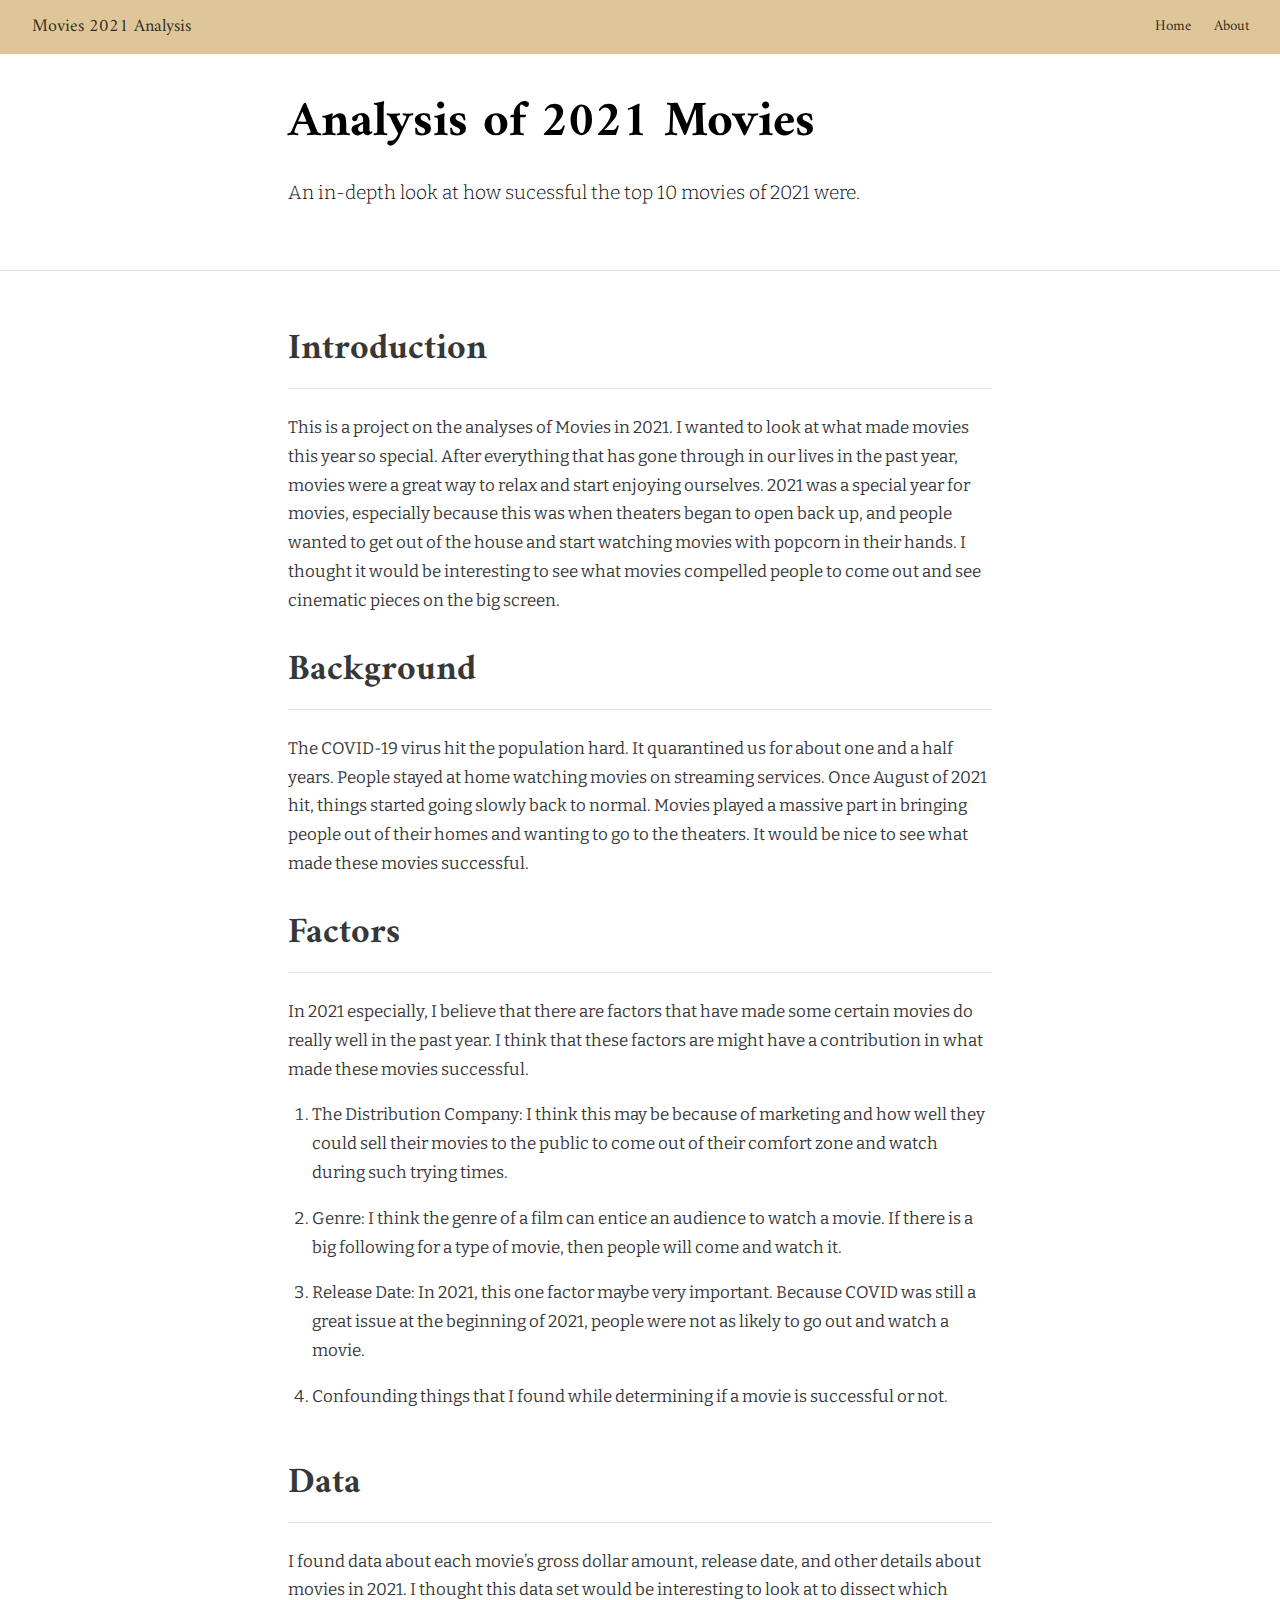
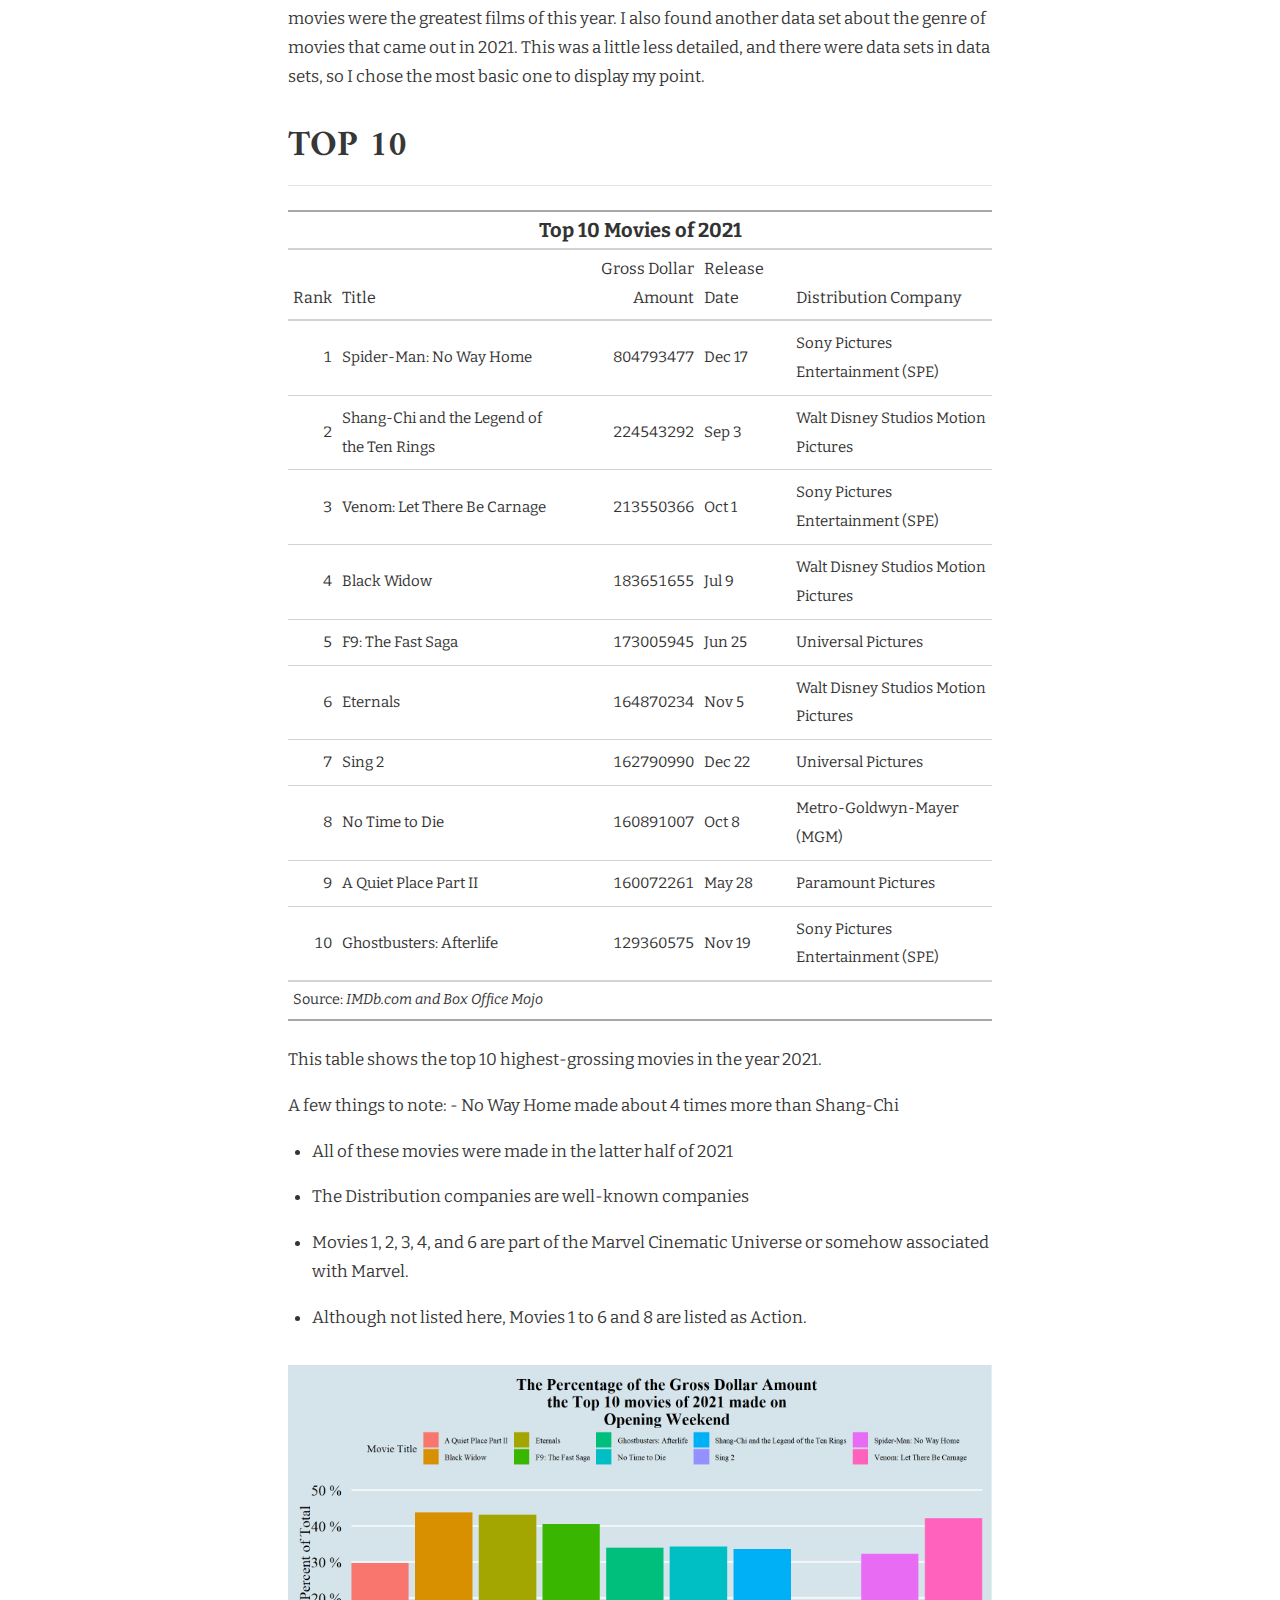
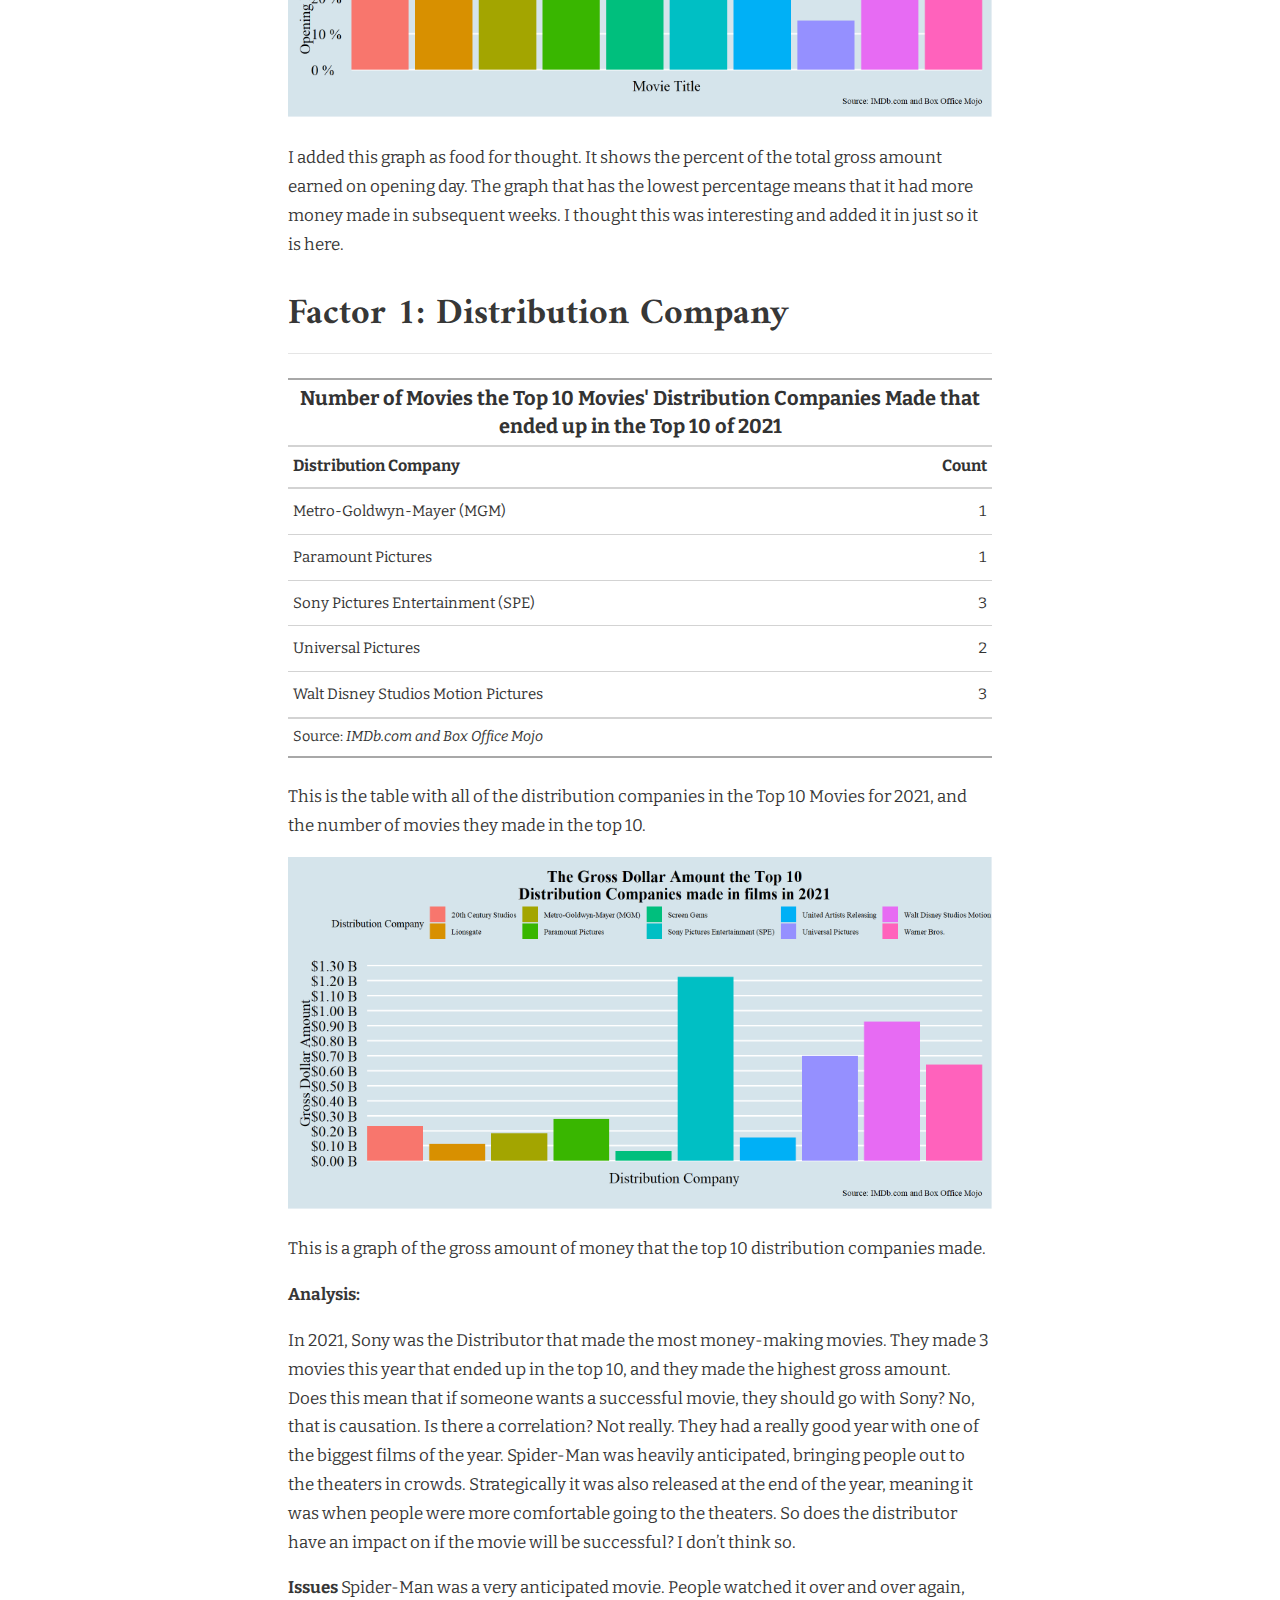
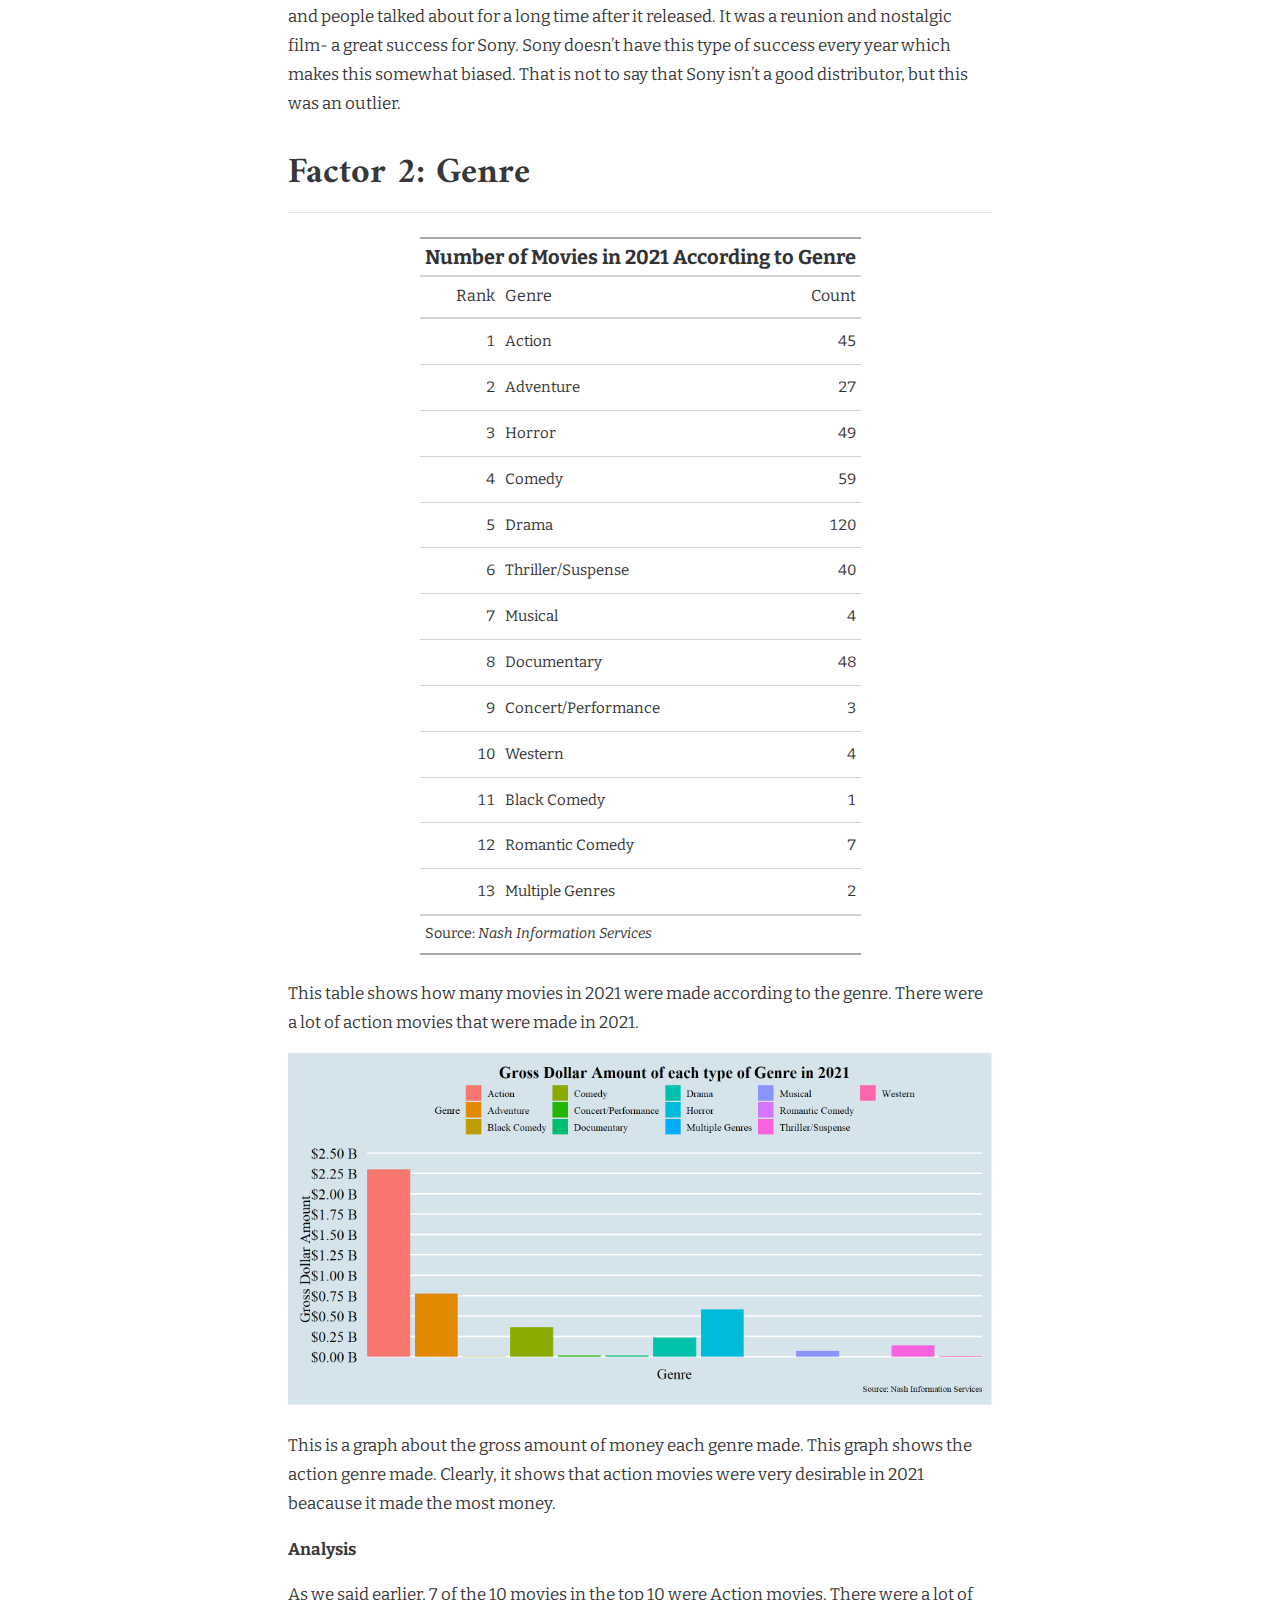
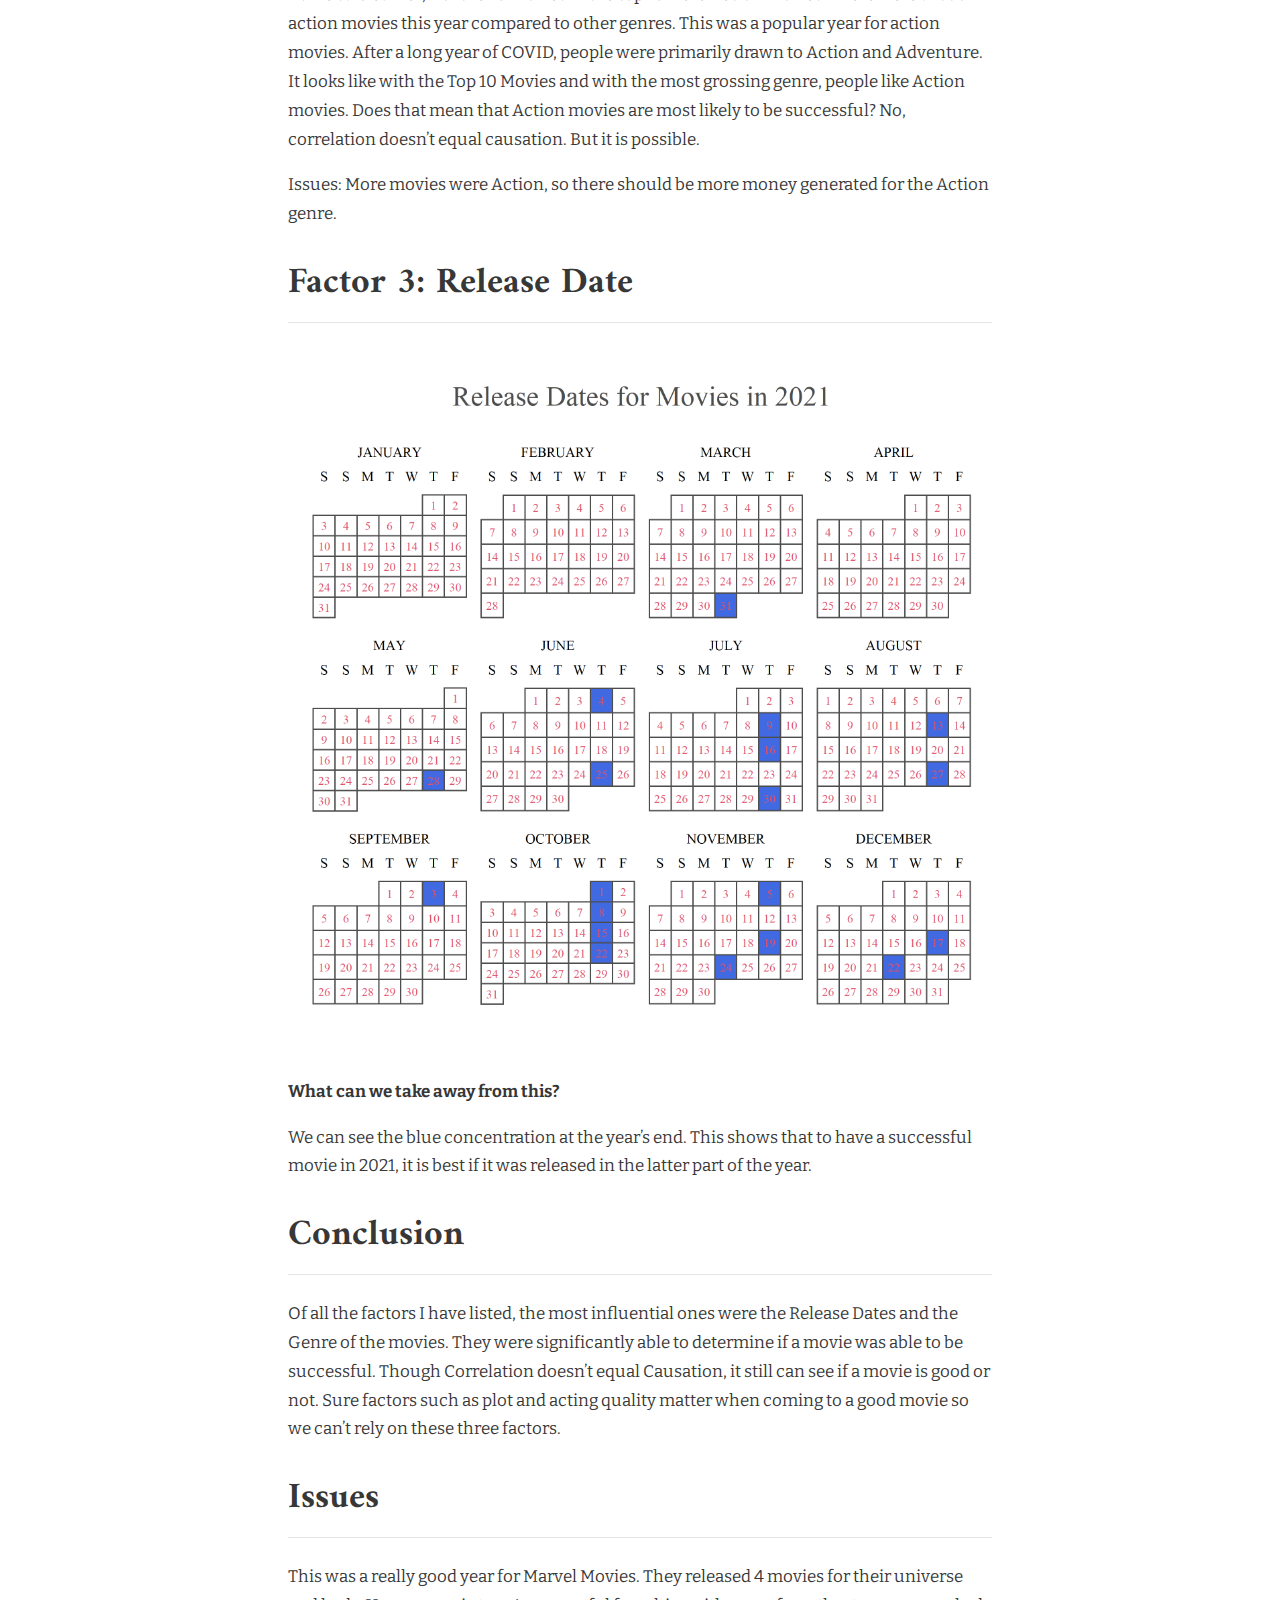
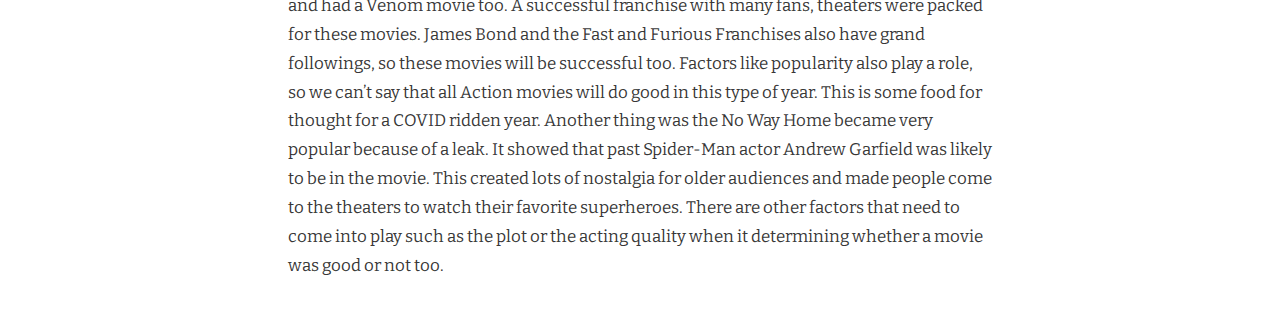
==== docs/index.html @ c47dd2b4 "version 1, my edits" ====
<!DOCTYPE html>

<html xmlns="http://www.w3.org/1999/xhtml" lang="" xml:lang="">

<head>
  <meta charset="utf-8"/>
  <meta name="viewport" content="width=device-width, initial-scale=1"/>
  <meta http-equiv="X-UA-Compatible" content="IE=Edge,chrome=1"/>
  <meta name="generator" content="distill" />

  <style type="text/css">
  /* Hide doc at startup (prevent jankiness while JS renders/transforms) */
  body {
    visibility: hidden;
  }
  </style>

 <!--radix_placeholder_import_source-->
 <!--/radix_placeholder_import_source-->

<style type="text/css">code{white-space: pre;}</style>
<style type="text/css" data-origin="pandoc">
pre > code.sourceCode { white-space: pre; position: relative; }
pre > code.sourceCode > span { display: inline-block; line-height: 1.25; }
pre > code.sourceCode > span:empty { height: 1.2em; }
.sourceCode { overflow: visible; }
code.sourceCode > span { color: inherit; text-decoration: inherit; }
div.sourceCode { margin: 1em 0; }
pre.sourceCode { margin: 0; }
@media screen {
div.sourceCode { overflow: auto; }
}
@media print {
pre > code.sourceCode { white-space: pre-wrap; }
pre > code.sourceCode > span { text-indent: -5em; padding-left: 5em; }
}
pre.numberSource code
  { counter-reset: source-line 0; }
pre.numberSource code > span
  { position: relative; left: -4em; counter-increment: source-line; }
pre.numberSource code > span > a:first-child::before
  { content: counter(source-line);
    position: relative; left: -1em; text-align: right; vertical-align: baseline;
    border: none; display: inline-block;
    -webkit-touch-callout: none; -webkit-user-select: none;
    -khtml-user-select: none; -moz-user-select: none;
    -ms-user-select: none; user-select: none;
    padding: 0 4px; width: 4em;
    color: #aaaaaa;
  }
pre.numberSource { margin-left: 3em; border-left: 1px solid #aaaaaa;  padding-left: 4px; }
div.sourceCode
  { color: #00769e; background-color: #f1f3f5; }
@media screen {
pre > code.sourceCode > span > a:first-child::before { text-decoration: underline; }
}
code span { color: #00769e; } /* Normal */
code span.al { color: #ad0000; } /* Alert */
code span.an { color: #5e5e5e; } /* Annotation */
code span.at { color: #657422; } /* Attribute */
code span.bn { color: #ad0000; } /* BaseN */
code span.bu { } /* BuiltIn */
code span.cf { color: #00769e; } /* ControlFlow */
code span.ch { color: #20794d; } /* Char */
code span.cn { color: #8f5902; } /* Constant */
code span.co { color: #5e5e5e; } /* Comment */
code span.cv { color: #5e5e5e; font-style: italic; } /* CommentVar */
code span.do { color: #5e5e5e; font-style: italic; } /* Documentation */
code span.dt { color: #ad0000; } /* DataType */
code span.dv { color: #ad0000; } /* DecVal */
code span.er { color: #ad0000; } /* Error */
code span.ex { } /* Extension */
code span.fl { color: #ad0000; } /* Float */
code span.fu { color: #4758ab; } /* Function */
code span.im { } /* Import */
code span.in { color: #5e5e5e; } /* Information */
code span.kw { color: #00769e; } /* Keyword */
code span.op { color: #5e5e5e; } /* Operator */
code span.ot { color: #00769e; } /* Other */
code span.pp { color: #ad0000; } /* Preprocessor */
code span.sc { color: #5e5e5e; } /* SpecialChar */
code span.ss { color: #20794d; } /* SpecialString */
code span.st { color: #20794d; } /* String */
code span.va { color: #111111; } /* Variable */
code span.vs { color: #20794d; } /* VerbatimString */
code span.wa { color: #5e5e5e; font-style: italic; } /* Warning */
</style>


  <!--radix_placeholder_meta_tags-->
  <title>Movies 2021 Analysis: Analysis of 2021 Movies</title>

  <meta property="description" itemprop="description" content="An in-depth look at how sucessful the top 10 movies of 2021 were."/>



  <!--  https://developers.facebook.com/docs/sharing/webmasters#markup -->
  <meta property="og:title" content="Movies 2021 Analysis: Analysis of 2021 Movies"/>
  <meta property="og:type" content="article"/>
  <meta property="og:description" content="An in-depth look at how sucessful the top 10 movies of 2021 were."/>
  <meta property="og:locale" content="en_US"/>
  <meta property="og:site_name" content="Movies 2021 Analysis"/>

  <!--  https://dev.twitter.com/cards/types/summary -->
  <meta property="twitter:card" content="summary"/>
  <meta property="twitter:title" content="Movies 2021 Analysis: Analysis of 2021 Movies"/>
  <meta property="twitter:description" content="An in-depth look at how sucessful the top 10 movies of 2021 were."/>

  <!--/radix_placeholder_meta_tags-->
  <!--radix_placeholder_rmarkdown_metadata-->

  <script type="text/json" id="radix-rmarkdown-metadata">
  {"type":"list","attributes":{"names":{"type":"character","attributes":{},"value":["title","description","site"]}},"value":[{"type":"character","attributes":{},"value":["Analysis of 2021 Movies"]},{"type":"character","attributes":{},"value":["An in-depth look at how sucessful the top 10 movies of 2021 were.\n"]},{"type":"character","attributes":{},"value":["distill::distill_website"]}]}
  </script>
  <!--/radix_placeholder_rmarkdown_metadata-->
  <!--radix_placeholder_navigation_in_header-->
  <meta name="distill:offset" content=""/>

  <script type="application/javascript">

    window.headroom_prevent_pin = false;

    window.document.addEventListener("DOMContentLoaded", function (event) {

      // initialize headroom for banner
      var header = $('header').get(0);
      var headerHeight = header.offsetHeight;
      var headroom = new Headroom(header, {
        tolerance: 5,
        onPin : function() {
          if (window.headroom_prevent_pin) {
            window.headroom_prevent_pin = false;
            headroom.unpin();
          }
        }
      });
      headroom.init();
      if(window.location.hash)
        headroom.unpin();
      $(header).addClass('headroom--transition');

      // offset scroll location for banner on hash change
      // (see: https://github.com/WickyNilliams/headroom.js/issues/38)
      window.addEventListener("hashchange", function(event) {
        window.scrollTo(0, window.pageYOffset - (headerHeight + 25));
      });

      // responsive menu
      $('.distill-site-header').each(function(i, val) {
        var topnav = $(this);
        var toggle = topnav.find('.nav-toggle');
        toggle.on('click', function() {
          topnav.toggleClass('responsive');
        });
      });

      // nav dropdowns
      $('.nav-dropbtn').click(function(e) {
        $(this).next('.nav-dropdown-content').toggleClass('nav-dropdown-active');
        $(this).parent().siblings('.nav-dropdown')
           .children('.nav-dropdown-content').removeClass('nav-dropdown-active');
      });
      $("body").click(function(e){
        $('.nav-dropdown-content').removeClass('nav-dropdown-active');
      });
      $(".nav-dropdown").click(function(e){
        e.stopPropagation();
      });
    });
  </script>

  <style type="text/css">

  /* Theme (user-documented overrideables for nav appearance) */

  .distill-site-nav {
    color: rgba(255, 255, 255, 0.8);
    background-color: #0F2E3D;
    font-size: 15px;
    font-weight: 300;
  }

  .distill-site-nav a {
    color: inherit;
    text-decoration: none;
  }

  .distill-site-nav a:hover {
    color: white;
  }

  @media print {
    .distill-site-nav {
      display: none;
    }
  }

  .distill-site-header {

  }

  .distill-site-footer {

  }


  /* Site Header */

  .distill-site-header {
    width: 100%;
    box-sizing: border-box;
    z-index: 3;
  }

  .distill-site-header .nav-left {
    display: inline-block;
    margin-left: 8px;
  }

  @media screen and (max-width: 768px) {
    .distill-site-header .nav-left {
      margin-left: 0;
    }
  }


  .distill-site-header .nav-right {
    float: right;
    margin-right: 8px;
  }

  .distill-site-header a,
  .distill-site-header .title {
    display: inline-block;
    text-align: center;
    padding: 14px 10px 14px 10px;
  }

  .distill-site-header .title {
    font-size: 18px;
    min-width: 150px;
  }

  .distill-site-header .logo {
    padding: 0;
  }

  .distill-site-header .logo img {
    display: none;
    max-height: 20px;
    width: auto;
    margin-bottom: -4px;
  }

  .distill-site-header .nav-image img {
    max-height: 18px;
    width: auto;
    display: inline-block;
    margin-bottom: -3px;
  }



  @media screen and (min-width: 1000px) {
    .distill-site-header .logo img {
      display: inline-block;
    }
    .distill-site-header .nav-left {
      margin-left: 20px;
    }
    .distill-site-header .nav-right {
      margin-right: 20px;
    }
    .distill-site-header .title {
      padding-left: 12px;
    }
  }


  .distill-site-header .nav-toggle {
    display: none;
  }

  .nav-dropdown {
    display: inline-block;
    position: relative;
  }

  .nav-dropdown .nav-dropbtn {
    border: none;
    outline: none;
    color: rgba(255, 255, 255, 0.8);
    padding: 16px 10px;
    background-color: transparent;
    font-family: inherit;
    font-size: inherit;
    font-weight: inherit;
    margin: 0;
    margin-top: 1px;
    z-index: 2;
  }

  .nav-dropdown-content {
    display: none;
    position: absolute;
    background-color: white;
    min-width: 200px;
    border: 1px solid rgba(0,0,0,0.15);
    border-radius: 4px;
    box-shadow: 0px 8px 16px 0px rgba(0,0,0,0.1);
    z-index: 1;
    margin-top: 2px;
    white-space: nowrap;
    padding-top: 4px;
    padding-bottom: 4px;
  }

  .nav-dropdown-content hr {
    margin-top: 4px;
    margin-bottom: 4px;
    border: none;
    border-bottom: 1px solid rgba(0, 0, 0, 0.1);
  }

  .nav-dropdown-active {
    display: block;
  }

  .nav-dropdown-content a, .nav-dropdown-content .nav-dropdown-header {
    color: black;
    padding: 6px 24px;
    text-decoration: none;
    display: block;
    text-align: left;
  }

  .nav-dropdown-content .nav-dropdown-header {
    display: block;
    padding: 5px 24px;
    padding-bottom: 0;
    text-transform: uppercase;
    font-size: 14px;
    color: #999999;
    white-space: nowrap;
  }

  .nav-dropdown:hover .nav-dropbtn {
    color: white;
  }

  .nav-dropdown-content a:hover {
    background-color: #ddd;
    color: black;
  }

  .nav-right .nav-dropdown-content {
    margin-left: -45%;
    right: 0;
  }

  @media screen and (max-width: 768px) {
    .distill-site-header a, .distill-site-header .nav-dropdown  {display: none;}
    .distill-site-header a.nav-toggle {
      float: right;
      display: block;
    }
    .distill-site-header .title {
      margin-left: 0;
    }
    .distill-site-header .nav-right {
      margin-right: 0;
    }
    .distill-site-header {
      overflow: hidden;
    }
    .nav-right .nav-dropdown-content {
      margin-left: 0;
    }
  }


  @media screen and (max-width: 768px) {
    .distill-site-header.responsive {position: relative; min-height: 500px; }
    .distill-site-header.responsive a.nav-toggle {
      position: absolute;
      right: 0;
      top: 0;
    }
    .distill-site-header.responsive a,
    .distill-site-header.responsive .nav-dropdown {
      display: block;
      text-align: left;
    }
    .distill-site-header.responsive .nav-left,
    .distill-site-header.responsive .nav-right {
      width: 100%;
    }
    .distill-site-header.responsive .nav-dropdown {float: none;}
    .distill-site-header.responsive .nav-dropdown-content {position: relative;}
    .distill-site-header.responsive .nav-dropdown .nav-dropbtn {
      display: block;
      width: 100%;
      text-align: left;
    }
  }

  /* Site Footer */

  .distill-site-footer {
    width: 100%;
    overflow: hidden;
    box-sizing: border-box;
    z-index: 3;
    margin-top: 30px;
    padding-top: 30px;
    padding-bottom: 30px;
    text-align: center;
  }

  /* Headroom */

  d-title {
    padding-top: 6rem;
  }

  @media print {
    d-title {
      padding-top: 4rem;
    }
  }

  .headroom {
    z-index: 1000;
    position: fixed;
    top: 0;
    left: 0;
    right: 0;
  }

  .headroom--transition {
    transition: all .4s ease-in-out;
  }

  .headroom--unpinned {
    top: -100px;
  }

  .headroom--pinned {
    top: 0;
  }

  /* adjust viewport for navbar height */
  /* helps vertically center bootstrap (non-distill) content */
  .min-vh-100 {
    min-height: calc(100vh - 100px) !important;
  }

  </style>

  <script src="site_libs/jquery-3.6.0/jquery-3.6.0.min.js"></script>
  <link href="site_libs/font-awesome-5.1.0/css/all.css" rel="stylesheet"/>
  <link href="site_libs/font-awesome-5.1.0/css/v4-shims.css" rel="stylesheet"/>
  <script src="site_libs/headroom-0.9.4/headroom.min.js"></script>
  <script src="site_libs/autocomplete-0.37.1/autocomplete.min.js"></script>
  <script src="site_libs/fuse-6.4.1/fuse.min.js"></script>

  <script type="application/javascript">

  function getMeta(metaName) {
    var metas = document.getElementsByTagName('meta');
    for (let i = 0; i < metas.length; i++) {
      if (metas[i].getAttribute('name') === metaName) {
        return metas[i].getAttribute('content');
      }
    }
    return '';
  }

  function offsetURL(url) {
    var offset = getMeta('distill:offset');
    return offset ? offset + '/' + url : url;
  }

  function createFuseIndex() {

    // create fuse index
    var options = {
      keys: [
        { name: 'title', weight: 20 },
        { name: 'categories', weight: 15 },
        { name: 'description', weight: 10 },
        { name: 'contents', weight: 5 },
      ],
      ignoreLocation: true,
      threshold: 0
    };
    var fuse = new window.Fuse([], options);

    // fetch the main search.json
    return fetch(offsetURL('search.json'))
      .then(function(response) {
        if (response.status == 200) {
          return response.json().then(function(json) {
            // index main articles
            json.articles.forEach(function(article) {
              fuse.add(article);
            });
            // download collections and index their articles
            return Promise.all(json.collections.map(function(collection) {
              return fetch(offsetURL(collection)).then(function(response) {
                if (response.status === 200) {
                  return response.json().then(function(articles) {
                    articles.forEach(function(article) {
                      fuse.add(article);
                    });
                  })
                } else {
                  return Promise.reject(
                    new Error('Unexpected status from search index request: ' +
                              response.status)
                  );
                }
              });
            })).then(function() {
              return fuse;
            });
          });

        } else {
          return Promise.reject(
            new Error('Unexpected status from search index request: ' +
                        response.status)
          );
        }
      });
  }

  window.document.addEventListener("DOMContentLoaded", function (event) {

    // get search element (bail if we don't have one)
    var searchEl = window.document.getElementById('distill-search');
    if (!searchEl)
      return;

    createFuseIndex()
      .then(function(fuse) {

        // make search box visible
        searchEl.classList.remove('hidden');

        // initialize autocomplete
        var options = {
          autoselect: true,
          hint: false,
          minLength: 2,
        };
        window.autocomplete(searchEl, options, [{
          source: function(query, callback) {
            const searchOptions = {
              isCaseSensitive: false,
              shouldSort: true,
              minMatchCharLength: 2,
              limit: 10,
            };
            var results = fuse.search(query, searchOptions);
            callback(results
              .map(function(result) { return result.item; })
            );
          },
          templates: {
            suggestion: function(suggestion) {
              var img = suggestion.preview && Object.keys(suggestion.preview).length > 0
                ? `<img src="${offsetURL(suggestion.preview)}"</img>`
                : '';
              var html = `
                <div class="search-item">
                  <h3>${suggestion.title}</h3>
                  <div class="search-item-description">
                    ${suggestion.description || ''}
                  </div>
                  <div class="search-item-preview">
                    ${img}
                  </div>
                </div>
              `;
              return html;
            }
          }
        }]).on('autocomplete:selected', function(event, suggestion) {
          window.location.href = offsetURL(suggestion.path);
        });
        // remove inline display style on autocompleter (we want to
        // manage responsive display via css)
        $('.algolia-autocomplete').css("display", "");
      })
      .catch(function(error) {
        console.log(error);
      });

  });

  </script>

  <style type="text/css">

  .nav-search {
    font-size: x-small;
  }

  /* Algolioa Autocomplete */

  .algolia-autocomplete {
    display: inline-block;
    margin-left: 10px;
    vertical-align: sub;
    background-color: white;
    color: black;
    padding: 6px;
    padding-top: 8px;
    padding-bottom: 0;
    border-radius: 6px;
    border: 1px #0F2E3D solid;
    width: 180px;
  }


  @media screen and (max-width: 768px) {
    .distill-site-nav .algolia-autocomplete {
      display: none;
      visibility: hidden;
    }
    .distill-site-nav.responsive .algolia-autocomplete {
      display: inline-block;
      visibility: visible;
    }
    .distill-site-nav.responsive .algolia-autocomplete .aa-dropdown-menu {
      margin-left: 0;
      width: 400px;
      max-height: 400px;
    }
  }

  .algolia-autocomplete .aa-input, .algolia-autocomplete .aa-hint {
    width: 90%;
    outline: none;
    border: none;
  }

  .algolia-autocomplete .aa-hint {
    color: #999;
  }
  .algolia-autocomplete .aa-dropdown-menu {
    width: 550px;
    max-height: 70vh;
    overflow-x: visible;
    overflow-y: scroll;
    padding: 5px;
    margin-top: 3px;
    margin-left: -150px;
    background-color: #fff;
    border-radius: 5px;
    border: 1px solid #999;
    border-top: none;
  }

  .algolia-autocomplete .aa-dropdown-menu .aa-suggestion {
    cursor: pointer;
    padding: 5px 4px;
    border-bottom: 1px solid #eee;
  }

  .algolia-autocomplete .aa-dropdown-menu .aa-suggestion:last-of-type {
    border-bottom: none;
    margin-bottom: 2px;
  }

  .algolia-autocomplete .aa-dropdown-menu .aa-suggestion .search-item {
    overflow: hidden;
    font-size: 0.8em;
    line-height: 1.4em;
  }

  .algolia-autocomplete .aa-dropdown-menu .aa-suggestion .search-item h3 {
    font-size: 1rem;
    margin-block-start: 0;
    margin-block-end: 5px;
  }

  .algolia-autocomplete .aa-dropdown-menu .aa-suggestion .search-item-description {
    display: inline-block;
    overflow: hidden;
    height: 2.8em;
    width: 80%;
    margin-right: 4%;
  }

  .algolia-autocomplete .aa-dropdown-menu .aa-suggestion .search-item-preview {
    display: inline-block;
    width: 15%;
  }

  .algolia-autocomplete .aa-dropdown-menu .aa-suggestion .search-item-preview img {
    height: 3em;
    width: auto;
    display: none;
  }

  .algolia-autocomplete .aa-dropdown-menu .aa-suggestion .search-item-preview img[src] {
    display: initial;
  }

  .algolia-autocomplete .aa-dropdown-menu .aa-suggestion.aa-cursor {
    background-color: #eee;
  }
  .algolia-autocomplete .aa-dropdown-menu .aa-suggestion em {
    font-weight: bold;
    font-style: normal;
  }

  </style>


  <!--/radix_placeholder_navigation_in_header-->
  <!--radix_placeholder_distill-->

  <style type="text/css">

  body {
    background-color: white;
  }

  .pandoc-table {
    width: 100%;
  }

  .pandoc-table>caption {
    margin-bottom: 10px;
  }

  .pandoc-table th:not([align]) {
    text-align: left;
  }

  .pagedtable-footer {
    font-size: 15px;
  }

  d-byline .byline {
    grid-template-columns: 2fr 2fr;
  }

  d-byline .byline h3 {
    margin-block-start: 1.5em;
  }

  d-byline .byline .authors-affiliations h3 {
    margin-block-start: 0.5em;
  }

  .authors-affiliations .orcid-id {
    width: 16px;
    height:16px;
    margin-left: 4px;
    margin-right: 4px;
    vertical-align: middle;
    padding-bottom: 2px;
  }

  d-title .dt-tags {
    margin-top: 1em;
    grid-column: text;
  }

  .dt-tags .dt-tag {
    text-decoration: none;
    display: inline-block;
    color: rgba(0,0,0,0.6);
    padding: 0em 0.4em;
    margin-right: 0.5em;
    margin-bottom: 0.4em;
    font-size: 70%;
    border: 1px solid rgba(0,0,0,0.2);
    border-radius: 3px;
    text-transform: uppercase;
    font-weight: 500;
  }

  d-article table.gt_table td,
  d-article table.gt_table th {
    border-bottom: none;
  }

  .html-widget {
    margin-bottom: 2.0em;
  }

  .l-screen-inset {
    padding-right: 16px;
  }

  .l-screen .caption {
    margin-left: 10px;
  }

  .shaded {
    background: rgb(247, 247, 247);
    padding-top: 20px;
    padding-bottom: 20px;
    border-top: 1px solid rgba(0, 0, 0, 0.1);
    border-bottom: 1px solid rgba(0, 0, 0, 0.1);
  }

  .shaded .html-widget {
    margin-bottom: 0;
    border: 1px solid rgba(0, 0, 0, 0.1);
  }

  .shaded .shaded-content {
    background: white;
  }

  .text-output {
    margin-top: 0;
    line-height: 1.5em;
  }

  .hidden {
    display: none !important;
  }

  d-article {
    padding-top: 2.5rem;
    padding-bottom: 30px;
  }

  d-appendix {
    padding-top: 30px;
  }

  d-article>p>img {
    width: 100%;
  }

  d-article h2 {
    margin: 1rem 0 1.5rem 0;
  }

  d-article h3 {
    margin-top: 1.5rem;
  }

  d-article iframe {
    border: 1px solid rgba(0, 0, 0, 0.1);
    margin-bottom: 2.0em;
    width: 100%;
  }

  /* Tweak code blocks */

  d-article div.sourceCode code,
  d-article pre code {
    font-family: Consolas, Monaco, 'Andale Mono', 'Ubuntu Mono', monospace;
  }

  d-article pre,
  d-article div.sourceCode,
  d-article div.sourceCode pre {
    overflow: auto;
  }

  d-article div.sourceCode {
    background-color: white;
  }

  d-article div.sourceCode pre {
    padding-left: 10px;
    font-size: 12px;
    border-left: 2px solid rgba(0,0,0,0.1);
  }

  d-article pre {
    font-size: 12px;
    color: black;
    background: none;
    margin-top: 0;
    text-align: left;
    white-space: pre;
    word-spacing: normal;
    word-break: normal;
    word-wrap: normal;
    line-height: 1.5;

    -moz-tab-size: 4;
    -o-tab-size: 4;
    tab-size: 4;

    -webkit-hyphens: none;
    -moz-hyphens: none;
    -ms-hyphens: none;
    hyphens: none;
  }

  d-article pre a {
    border-bottom: none;
  }

  d-article pre a:hover {
    border-bottom: none;
    text-decoration: underline;
  }

  d-article details {
    grid-column: text;
    margin-bottom: 0.8em;
  }

  @media(min-width: 768px) {

  d-article pre,
  d-article div.sourceCode,
  d-article div.sourceCode pre {
    overflow: visible !important;
  }

  d-article div.sourceCode pre {
    padding-left: 18px;
    font-size: 14px;
  }

  d-article pre {
    font-size: 14px;
  }

  }

  figure img.external {
    background: white;
    border: 1px solid rgba(0, 0, 0, 0.1);
    box-shadow: 0 1px 8px rgba(0, 0, 0, 0.1);
    padding: 18px;
    box-sizing: border-box;
  }

  /* CSS for d-contents */

  .d-contents {
    grid-column: text;
    color: rgba(0,0,0,0.8);
    font-size: 0.9em;
    padding-bottom: 1em;
    margin-bottom: 1em;
    padding-bottom: 0.5em;
    margin-bottom: 1em;
    padding-left: 0.25em;
    justify-self: start;
  }

  @media(min-width: 1000px) {
    .d-contents.d-contents-float {
      height: 0;
      grid-column-start: 1;
      grid-column-end: 4;
      justify-self: center;
      padding-right: 3em;
      padding-left: 2em;
    }
  }

  .d-contents nav h3 {
    font-size: 18px;
    margin-top: 0;
    margin-bottom: 1em;
  }

  .d-contents li {
    list-style-type: none
  }

  .d-contents nav > ul {
    padding-left: 0;
  }

  .d-contents ul {
    padding-left: 1em
  }

  .d-contents nav ul li {
    margin-top: 0.6em;
    margin-bottom: 0.2em;
  }

  .d-contents nav a {
    font-size: 13px;
    border-bottom: none;
    text-decoration: none
    color: rgba(0, 0, 0, 0.8);
  }

  .d-contents nav a:hover {
    text-decoration: underline solid rgba(0, 0, 0, 0.6)
  }

  .d-contents nav > ul > li > a {
    font-weight: 600;
  }

  .d-contents nav > ul > li > ul {
    font-weight: inherit;
  }

  .d-contents nav > ul > li > ul > li {
    margin-top: 0.2em;
  }


  .d-contents nav ul {
    margin-top: 0;
    margin-bottom: 0.25em;
  }

  .d-article-with-toc h2:nth-child(2) {
    margin-top: 0;
  }


  /* Figure */

  .figure {
    position: relative;
    margin-bottom: 2.5em;
    margin-top: 1.5em;
  }

  .figure .caption {
    color: rgba(0, 0, 0, 0.6);
    font-size: 12px;
    line-height: 1.5em;
  }

  .figure img.external {
    background: white;
    border: 1px solid rgba(0, 0, 0, 0.1);
    box-shadow: 0 1px 8px rgba(0, 0, 0, 0.1);
    padding: 18px;
    box-sizing: border-box;
  }

  .figure .caption a {
    color: rgba(0, 0, 0, 0.6);
  }

  .figure .caption b,
  .figure .caption strong, {
    font-weight: 600;
    color: rgba(0, 0, 0, 1.0);
  }

  /* Citations */

  d-article .citation {
    color: inherit;
    cursor: inherit;
  }

  div.hanging-indent{
    margin-left: 1em; text-indent: -1em;
  }

  /* Citation hover box */

  .tippy-box[data-theme~=light-border] {
    background-color: rgba(250, 250, 250, 0.95);
  }

  .tippy-content > p {
    margin-bottom: 0;
    padding: 2px;
  }


  /* Tweak 1000px media break to show more text */

  @media(min-width: 1000px) {
    .base-grid,
    distill-header,
    d-title,
    d-abstract,
    d-article,
    d-appendix,
    distill-appendix,
    d-byline,
    d-footnote-list,
    d-citation-list,
    distill-footer {
      grid-template-columns: [screen-start] 1fr [page-start kicker-start] 80px [middle-start] 50px [text-start kicker-end] 65px 65px 65px 65px 65px 65px 65px 65px [text-end gutter-start] 65px [middle-end] 65px [page-end gutter-end] 1fr [screen-end];
      grid-column-gap: 16px;
    }

    .grid {
      grid-column-gap: 16px;
    }

    d-article {
      font-size: 1.06rem;
      line-height: 1.7em;
    }
    figure .caption, .figure .caption, figure figcaption {
      font-size: 13px;
    }
  }

  @media(min-width: 1180px) {
    .base-grid,
    distill-header,
    d-title,
    d-abstract,
    d-article,
    d-appendix,
    distill-appendix,
    d-byline,
    d-footnote-list,
    d-citation-list,
    distill-footer {
      grid-template-columns: [screen-start] 1fr [page-start kicker-start] 60px [middle-start] 60px [text-start kicker-end] 60px 60px 60px 60px 60px 60px 60px 60px [text-end gutter-start] 60px [middle-end] 60px [page-end gutter-end] 1fr [screen-end];
      grid-column-gap: 32px;
    }

    .grid {
      grid-column-gap: 32px;
    }
  }


  /* Get the citation styles for the appendix (not auto-injected on render since
     we do our own rendering of the citation appendix) */

  d-appendix .citation-appendix,
  .d-appendix .citation-appendix {
    font-size: 11px;
    line-height: 15px;
    border-left: 1px solid rgba(0, 0, 0, 0.1);
    padding-left: 18px;
    border: 1px solid rgba(0,0,0,0.1);
    background: rgba(0, 0, 0, 0.02);
    padding: 10px 18px;
    border-radius: 3px;
    color: rgba(150, 150, 150, 1);
    overflow: hidden;
    margin-top: -12px;
    white-space: pre-wrap;
    word-wrap: break-word;
  }

  /* Include appendix styles here so they can be overridden */

  d-appendix {
    contain: layout style;
    font-size: 0.8em;
    line-height: 1.7em;
    margin-top: 60px;
    margin-bottom: 0;
    border-top: 1px solid rgba(0, 0, 0, 0.1);
    color: rgba(0,0,0,0.5);
    padding-top: 60px;
    padding-bottom: 48px;
  }

  d-appendix h3 {
    grid-column: page-start / text-start;
    font-size: 15px;
    font-weight: 500;
    margin-top: 1em;
    margin-bottom: 0;
    color: rgba(0,0,0,0.65);
  }

  d-appendix h3 + * {
    margin-top: 1em;
  }

  d-appendix ol {
    padding: 0 0 0 15px;
  }

  @media (min-width: 768px) {
    d-appendix ol {
      padding: 0 0 0 30px;
      margin-left: -30px;
    }
  }

  d-appendix li {
    margin-bottom: 1em;
  }

  d-appendix a {
    color: rgba(0, 0, 0, 0.6);
  }

  d-appendix > * {
    grid-column: text;
  }

  d-appendix > d-footnote-list,
  d-appendix > d-citation-list,
  d-appendix > distill-appendix {
    grid-column: screen;
  }

  /* Include footnote styles here so they can be overridden */

  d-footnote-list {
    contain: layout style;
  }

  d-footnote-list > * {
    grid-column: text;
  }

  d-footnote-list a.footnote-backlink {
    color: rgba(0,0,0,0.3);
    padding-left: 0.5em;
  }



  /* Anchor.js */

  .anchorjs-link {
    /*transition: all .25s linear; */
    text-decoration: none;
    border-bottom: none;
  }
  *:hover > .anchorjs-link {
    margin-left: -1.125em !important;
    text-decoration: none;
    border-bottom: none;
  }

  /* Social footer */

  .social_footer {
    margin-top: 30px;
    margin-bottom: 0;
    color: rgba(0,0,0,0.67);
  }

  .disqus-comments {
    margin-right: 30px;
  }

  .disqus-comment-count {
    border-bottom: 1px solid rgba(0, 0, 0, 0.4);
    cursor: pointer;
  }

  #disqus_thread {
    margin-top: 30px;
  }

  .article-sharing a {
    border-bottom: none;
    margin-right: 8px;
  }

  .article-sharing a:hover {
    border-bottom: none;
  }

  .sidebar-section.subscribe {
    font-size: 12px;
    line-height: 1.6em;
  }

  .subscribe p {
    margin-bottom: 0.5em;
  }


  .article-footer .subscribe {
    font-size: 15px;
    margin-top: 45px;
  }


  .sidebar-section.custom {
    font-size: 12px;
    line-height: 1.6em;
  }

  .custom p {
    margin-bottom: 0.5em;
  }

  /* Styles for listing layout (hide title) */
  .layout-listing d-title, .layout-listing .d-title {
    display: none;
  }

  /* Styles for posts lists (not auto-injected) */


  .posts-with-sidebar {
    padding-left: 45px;
    padding-right: 45px;
  }

  .posts-list .description h2,
  .posts-list .description p {
    font-family: -apple-system, BlinkMacSystemFont, "Segoe UI", Roboto, Oxygen, Ubuntu, Cantarell, "Fira Sans", "Droid Sans", "Helvetica Neue", Arial, sans-serif;
  }

  .posts-list .description h2 {
    font-weight: 700;
    border-bottom: none;
    padding-bottom: 0;
  }

  .posts-list h2.post-tag {
    border-bottom: 1px solid rgba(0, 0, 0, 0.2);
    padding-bottom: 12px;
  }
  .posts-list {
    margin-top: 60px;
    margin-bottom: 24px;
  }

  .posts-list .post-preview {
    text-decoration: none;
    overflow: hidden;
    display: block;
    border-bottom: 1px solid rgba(0, 0, 0, 0.1);
    padding: 24px 0;
  }

  .post-preview-last {
    border-bottom: none !important;
  }

  .posts-list .posts-list-caption {
    grid-column: screen;
    font-weight: 400;
  }

  .posts-list .post-preview h2 {
    margin: 0 0 6px 0;
    line-height: 1.2em;
    font-style: normal;
    font-size: 24px;
  }

  .posts-list .post-preview p {
    margin: 0 0 12px 0;
    line-height: 1.4em;
    font-size: 16px;
  }

  .posts-list .post-preview .thumbnail {
    box-sizing: border-box;
    margin-bottom: 24px;
    position: relative;
    max-width: 500px;
  }
  .posts-list .post-preview img {
    width: 100%;
    display: block;
  }

  .posts-list .metadata {
    font-size: 12px;
    line-height: 1.4em;
    margin-bottom: 18px;
  }

  .posts-list .metadata > * {
    display: inline-block;
  }

  .posts-list .metadata .publishedDate {
    margin-right: 2em;
  }

  .posts-list .metadata .dt-authors {
    display: block;
    margin-top: 0.3em;
    margin-right: 2em;
  }

  .posts-list .dt-tags {
    display: block;
    line-height: 1em;
  }

  .posts-list .dt-tags .dt-tag {
    display: inline-block;
    color: rgba(0,0,0,0.6);
    padding: 0.3em 0.4em;
    margin-right: 0.2em;
    margin-bottom: 0.4em;
    font-size: 60%;
    border: 1px solid rgba(0,0,0,0.2);
    border-radius: 3px;
    text-transform: uppercase;
    font-weight: 500;
  }

  .posts-list img {
    opacity: 1;
  }

  .posts-list img[data-src] {
    opacity: 0;
  }

  .posts-more {
    clear: both;
  }


  .posts-sidebar {
    font-size: 16px;
  }

  .posts-sidebar h3 {
    font-size: 16px;
    margin-top: 0;
    margin-bottom: 0.5em;
    font-weight: 400;
    text-transform: uppercase;
  }

  .sidebar-section {
    margin-bottom: 30px;
  }

  .categories ul {
    list-style-type: none;
    margin: 0;
    padding: 0;
  }

  .categories li {
    color: rgba(0, 0, 0, 0.8);
    margin-bottom: 0;
  }

  .categories li>a {
    border-bottom: none;
  }

  .categories li>a:hover {
    border-bottom: 1px solid rgba(0, 0, 0, 0.4);
  }

  .categories .active {
    font-weight: 600;
  }

  .categories .category-count {
    color: rgba(0, 0, 0, 0.4);
  }


  @media(min-width: 768px) {
    .posts-list .post-preview h2 {
      font-size: 26px;
    }
    .posts-list .post-preview .thumbnail {
      float: right;
      width: 30%;
      margin-bottom: 0;
    }
    .posts-list .post-preview .description {
      float: left;
      width: 45%;
    }
    .posts-list .post-preview .metadata {
      float: left;
      width: 20%;
      margin-top: 8px;
    }
    .posts-list .post-preview p {
      margin: 0 0 12px 0;
      line-height: 1.5em;
      font-size: 16px;
    }
    .posts-with-sidebar .posts-list {
      float: left;
      width: 75%;
    }
    .posts-with-sidebar .posts-sidebar {
      float: right;
      width: 20%;
      margin-top: 60px;
      padding-top: 24px;
      padding-bottom: 24px;
    }
  }


  /* Improve display for browsers without grid (IE/Edge <= 15) */

  .downlevel {
    line-height: 1.6em;
    font-family: -apple-system, BlinkMacSystemFont, "Segoe UI", Roboto, Oxygen, Ubuntu, Cantarell, "Fira Sans", "Droid Sans", "Helvetica Neue", Arial, sans-serif;
    margin: 0;
  }

  .downlevel .d-title {
    padding-top: 6rem;
    padding-bottom: 1.5rem;
  }

  .downlevel .d-title h1 {
    font-size: 50px;
    font-weight: 700;
    line-height: 1.1em;
    margin: 0 0 0.5rem;
  }

  .downlevel .d-title p {
    font-weight: 300;
    font-size: 1.2rem;
    line-height: 1.55em;
    margin-top: 0;
  }

  .downlevel .d-byline {
    padding-top: 0.8em;
    padding-bottom: 0.8em;
    font-size: 0.8rem;
    line-height: 1.8em;
  }

  .downlevel .section-separator {
    border: none;
    border-top: 1px solid rgba(0, 0, 0, 0.1);
  }

  .downlevel .d-article {
    font-size: 1.06rem;
    line-height: 1.7em;
    padding-top: 1rem;
    padding-bottom: 2rem;
  }


  .downlevel .d-appendix {
    padding-left: 0;
    padding-right: 0;
    max-width: none;
    font-size: 0.8em;
    line-height: 1.7em;
    margin-bottom: 0;
    color: rgba(0,0,0,0.5);
    padding-top: 40px;
    padding-bottom: 48px;
  }

  .downlevel .footnotes ol {
    padding-left: 13px;
  }

  .downlevel .base-grid,
  .downlevel .distill-header,
  .downlevel .d-title,
  .downlevel .d-abstract,
  .downlevel .d-article,
  .downlevel .d-appendix,
  .downlevel .distill-appendix,
  .downlevel .d-byline,
  .downlevel .d-footnote-list,
  .downlevel .d-citation-list,
  .downlevel .distill-footer,
  .downlevel .appendix-bottom,
  .downlevel .posts-container {
    padding-left: 40px;
    padding-right: 40px;
  }

  @media(min-width: 768px) {
    .downlevel .base-grid,
    .downlevel .distill-header,
    .downlevel .d-title,
    .downlevel .d-abstract,
    .downlevel .d-article,
    .downlevel .d-appendix,
    .downlevel .distill-appendix,
    .downlevel .d-byline,
    .downlevel .d-footnote-list,
    .downlevel .d-citation-list,
    .downlevel .distill-footer,
    .downlevel .appendix-bottom,
    .downlevel .posts-container {
    padding-left: 150px;
    padding-right: 150px;
    max-width: 900px;
  }
  }

  .downlevel pre code {
    display: block;
    border-left: 2px solid rgba(0, 0, 0, .1);
    padding: 0 0 0 20px;
    font-size: 14px;
  }

  .downlevel code, .downlevel pre {
    color: black;
    background: none;
    font-family: Consolas, Monaco, 'Andale Mono', 'Ubuntu Mono', monospace;
    text-align: left;
    white-space: pre;
    word-spacing: normal;
    word-break: normal;
    word-wrap: normal;
    line-height: 1.5;

    -moz-tab-size: 4;
    -o-tab-size: 4;
    tab-size: 4;

    -webkit-hyphens: none;
    -moz-hyphens: none;
    -ms-hyphens: none;
    hyphens: none;
  }

  .downlevel .posts-list .post-preview {
    color: inherit;
  }



  </style>

  <script type="application/javascript">

  function is_downlevel_browser() {
    if (bowser.isUnsupportedBrowser({ msie: "12", msedge: "16"},
                                   window.navigator.userAgent)) {
      return true;
    } else {
      return window.load_distill_framework === undefined;
    }
  }

  // show body when load is complete
  function on_load_complete() {

    // add anchors
    if (window.anchors) {
      window.anchors.options.placement = 'left';
      window.anchors.add('d-article > h2, d-article > h3, d-article > h4, d-article > h5');
    }


    // set body to visible
    document.body.style.visibility = 'visible';

    // force redraw for leaflet widgets
    if (window.HTMLWidgets) {
      var maps = window.HTMLWidgets.findAll(".leaflet");
      $.each(maps, function(i, el) {
        var map = this.getMap();
        map.invalidateSize();
        map.eachLayer(function(layer) {
          if (layer instanceof L.TileLayer)
            layer.redraw();
        });
      });
    }

    // trigger 'shown' so htmlwidgets resize
    $('d-article').trigger('shown');
  }

  function init_distill() {

    init_common();

    // create front matter
    var front_matter = $('<d-front-matter></d-front-matter>');
    $('#distill-front-matter').wrap(front_matter);

    // create d-title
    $('.d-title').changeElementType('d-title');

    // create d-byline
    var byline = $('<d-byline></d-byline>');
    $('.d-byline').replaceWith(byline);

    // create d-article
    var article = $('<d-article></d-article>');
    $('.d-article').wrap(article).children().unwrap();

    // move posts container into article
    $('.posts-container').appendTo($('d-article'));

    // create d-appendix
    $('.d-appendix').changeElementType('d-appendix');

    // flag indicating that we have appendix items
    var appendix = $('.appendix-bottom').children('h3').length > 0;

    // replace footnotes with <d-footnote>
    $('.footnote-ref').each(function(i, val) {
      appendix = true;
      var href = $(this).attr('href');
      var id = href.replace('#', '');
      var fn = $('#' + id);
      var fn_p = $('#' + id + '>p');
      fn_p.find('.footnote-back').remove();
      var text = fn_p.html();
      var dtfn = $('<d-footnote></d-footnote>');
      dtfn.html(text);
      $(this).replaceWith(dtfn);
    });
    // remove footnotes
    $('.footnotes').remove();

    // move refs into #references-listing
    $('#references-listing').replaceWith($('#refs'));

    $('h1.appendix, h2.appendix').each(function(i, val) {
      $(this).changeElementType('h3');
    });
    $('h3.appendix').each(function(i, val) {
      var id = $(this).attr('id');
      $('.d-contents a[href="#' + id + '"]').parent().remove();
      appendix = true;
      $(this).nextUntil($('h1, h2, h3')).addBack().appendTo($('d-appendix'));
    });

    // show d-appendix if we have appendix content
    $("d-appendix").css('display', appendix ? 'grid' : 'none');

    // localize layout chunks to just output
    $('.layout-chunk').each(function(i, val) {

      // capture layout
      var layout = $(this).attr('data-layout');

      // apply layout to markdown level block elements
      var elements = $(this).children().not('details, div.sourceCode, pre, script');
      elements.each(function(i, el) {
        var layout_div = $('<div class="' + layout + '"></div>');
        if (layout_div.hasClass('shaded')) {
          var shaded_content = $('<div class="shaded-content"></div>');
          $(this).wrap(shaded_content);
          $(this).parent().wrap(layout_div);
        } else {
          $(this).wrap(layout_div);
        }
      });


      // unwrap the layout-chunk div
      $(this).children().unwrap();
    });

    // remove code block used to force  highlighting css
    $('.distill-force-highlighting-css').parent().remove();

    // remove empty line numbers inserted by pandoc when using a
    // custom syntax highlighting theme
    $('code.sourceCode a:empty').remove();

    // load distill framework
    load_distill_framework();

    // wait for window.distillRunlevel == 4 to do post processing
    function distill_post_process() {

      if (!window.distillRunlevel || window.distillRunlevel < 4)
        return;

      // hide author/affiliations entirely if we have no authors
      var front_matter = JSON.parse($("#distill-front-matter").html());
      var have_authors = front_matter.authors && front_matter.authors.length > 0;
      if (!have_authors)
        $('d-byline').addClass('hidden');

      // article with toc class
      $('.d-contents').parent().addClass('d-article-with-toc');

      // strip links that point to #
      $('.authors-affiliations').find('a[href="#"]').removeAttr('href');

      // add orcid ids
      $('.authors-affiliations').find('.author').each(function(i, el) {
        var orcid_id = front_matter.authors[i].orcidID;
        if (orcid_id) {
          var a = $('<a></a>');
          a.attr('href', 'https://orcid.org/' + orcid_id);
          var img = $('<img></img>');
          img.addClass('orcid-id');
          img.attr('alt', 'ORCID ID');
          img.attr('src','[data-uri]');
          a.append(img);
          $(this).append(a);
        }
      });

      // hide elements of author/affiliations grid that have no value
      function hide_byline_column(caption) {
        $('d-byline').find('h3:contains("' + caption + '")').parent().css('visibility', 'hidden');
      }

      // affiliations
      var have_affiliations = false;
      for (var i = 0; i<front_matter.authors.length; ++i) {
        var author = front_matter.authors[i];
        if (author.affiliation !== "&nbsp;") {
          have_affiliations = true;
          break;
        }
      }
      if (!have_affiliations)
        $('d-byline').find('h3:contains("Affiliations")').css('visibility', 'hidden');

      // published date
      if (!front_matter.publishedDate)
        hide_byline_column("Published");

      // document object identifier
      var doi = $('d-byline').find('h3:contains("DOI")');
      var doi_p = doi.next().empty();
      if (!front_matter.doi) {
        // if we have a citation and valid citationText then link to that
        if ($('#citation').length > 0 && front_matter.citationText) {
          doi.html('Citation');
          $('<a href="#citation"></a>')
            .text(front_matter.citationText)
            .appendTo(doi_p);
        } else {
          hide_byline_column("DOI");
        }
      } else {
        $('<a></a>')
           .attr('href', "https://doi.org/" + front_matter.doi)
           .html(front_matter.doi)
           .appendTo(doi_p);
      }

       // change plural form of authors/affiliations
      if (front_matter.authors.length === 1) {
        var grid = $('.authors-affiliations');
        grid.children('h3:contains("Authors")').text('Author');
        grid.children('h3:contains("Affiliations")').text('Affiliation');
      }

      // remove d-appendix and d-footnote-list local styles
      $('d-appendix > style:first-child').remove();
      $('d-footnote-list > style:first-child').remove();

      // move appendix-bottom entries to the bottom
      $('.appendix-bottom').appendTo('d-appendix').children().unwrap();
      $('.appendix-bottom').remove();

      // hoverable references
      $('span.citation[data-cites]').each(function() {
        if ($(this).children()[0].nodeName == "D-FOOTNOTE") {
          var fn = $(this).children()[0]
          $(this).html(fn.shadowRoot.querySelector("sup"))
          $(this).id = fn.id
          fn.remove()
        }
        var refs = $(this).attr('data-cites').split(" ");
        var refHtml = refs.map(function(ref) {
          return "<p>" + $('#ref-' + ref).html() + "</p>";
        }).join("\n");
        window.tippy(this, {
          allowHTML: true,
          content: refHtml,
          maxWidth: 500,
          interactive: true,
          interactiveBorder: 10,
          theme: 'light-border',
          placement: 'bottom-start'
        });
      });

      // fix footnotes in tables (#411)
      // replacing broken distill.pub feature
      $('table d-footnote').each(function() {
        // we replace internal showAtNode methode which is triggered when hovering a footnote
        this.hoverBox.showAtNode = function(node) {
          // ported from https://github.com/distillpub/template/pull/105/files
          calcOffset = function(elem) {
              let x = elem.offsetLeft;
              let y = elem.offsetTop;
              // Traverse upwards until an `absolute` element is found or `elem`
              // becomes null.
              while (elem = elem.offsetParent && elem.style.position != 'absolute') {
                  x += elem.offsetLeft;
                  y += elem.offsetTop;
              }

              return { left: x, top: y };
          }
          // https://developer.mozilla.org/en-US/docs/Web/API/HTMLElement/offsetTop
          const bbox = node.getBoundingClientRect();
          const offset = calcOffset(node);
          this.show([offset.left + bbox.width, offset.top + bbox.height]);
        }
      })

      // clear polling timer
      clearInterval(tid);

      // show body now that everything is ready
      on_load_complete();
    }

    var tid = setInterval(distill_post_process, 50);
    distill_post_process();

  }

  function init_downlevel() {

    init_common();

     // insert hr after d-title
    $('.d-title').after($('<hr class="section-separator"/>'));

    // check if we have authors
    var front_matter = JSON.parse($("#distill-front-matter").html());
    var have_authors = front_matter.authors && front_matter.authors.length > 0;

    // manage byline/border
    if (!have_authors)
      $('.d-byline').remove();
    $('.d-byline').after($('<hr class="section-separator"/>'));
    $('.d-byline a').remove();

    // remove toc
    $('.d-contents').remove();

    // move appendix elements
    $('h1.appendix, h2.appendix').each(function(i, val) {
      $(this).changeElementType('h3');
    });
    $('h3.appendix').each(function(i, val) {
      $(this).nextUntil($('h1, h2, h3')).addBack().appendTo($('.d-appendix'));
    });


    // inject headers into references and footnotes
    var refs_header = $('<h3></h3>');
    refs_header.text('References');
    $('#refs').prepend(refs_header);

    var footnotes_header = $('<h3></h3');
    footnotes_header.text('Footnotes');
    $('.footnotes').children('hr').first().replaceWith(footnotes_header);

    // move appendix-bottom entries to the bottom
    $('.appendix-bottom').appendTo('.d-appendix').children().unwrap();
    $('.appendix-bottom').remove();

    // remove appendix if it's empty
    if ($('.d-appendix').children().length === 0)
      $('.d-appendix').remove();

    // prepend separator above appendix
    $('.d-appendix').before($('<hr class="section-separator" style="clear: both"/>'));

    // trim code
    $('pre>code').each(function(i, val) {
      $(this).html($.trim($(this).html()));
    });

    // move posts-container right before article
    $('.posts-container').insertBefore($('.d-article'));

    $('body').addClass('downlevel');

    on_load_complete();
  }


  function init_common() {

    // jquery plugin to change element types
    (function($) {
      $.fn.changeElementType = function(newType) {
        var attrs = {};

        $.each(this[0].attributes, function(idx, attr) {
          attrs[attr.nodeName] = attr.nodeValue;
        });

        this.replaceWith(function() {
          return $("<" + newType + "/>", attrs).append($(this).contents());
        });
      };
    })(jQuery);

    // prevent underline for linked images
    $('a > img').parent().css({'border-bottom' : 'none'});

    // mark non-body figures created by knitr chunks as 100% width
    $('.layout-chunk').each(function(i, val) {
      var figures = $(this).find('img, .html-widget');
      // ignore leaflet img layers (#106)
      figures = figures.filter(':not(img[class*="leaflet"])')
      if ($(this).attr('data-layout') !== "l-body") {
        figures.css('width', '100%');
      } else {
        figures.css('max-width', '100%');
        figures.filter("[width]").each(function(i, val) {
          var fig = $(this);
          fig.css('width', fig.attr('width') + 'px');
        });

      }
    });

    // auto-append index.html to post-preview links in file: protocol
    // and in rstudio ide preview
    $('.post-preview').each(function(i, val) {
      if (window.location.protocol === "file:")
        $(this).attr('href', $(this).attr('href') + "index.html");
    });

    // get rid of index.html references in header
    if (window.location.protocol !== "file:") {
      $('.distill-site-header a[href]').each(function(i,val) {
        $(this).attr('href', $(this).attr('href').replace(/^index[.]html/, "./"));
      });
    }

    // add class to pandoc style tables
    $('tr.header').parent('thead').parent('table').addClass('pandoc-table');
    $('.kable-table').children('table').addClass('pandoc-table');

    // add figcaption style to table captions
    $('caption').parent('table').addClass("figcaption");

    // initialize posts list
    if (window.init_posts_list)
      window.init_posts_list();

    // implmement disqus comment link
    $('.disqus-comment-count').click(function() {
      window.headroom_prevent_pin = true;
      $('#disqus_thread').toggleClass('hidden');
      if (!$('#disqus_thread').hasClass('hidden')) {
        var offset = $(this).offset();
        $(window).resize();
        $('html, body').animate({
          scrollTop: offset.top - 35
        });
      }
    });
  }

  document.addEventListener('DOMContentLoaded', function() {
    if (is_downlevel_browser())
      init_downlevel();
    else
      window.addEventListener('WebComponentsReady', init_distill);
  });

  </script>

  <style type="text/css">
  /* base variables */

  /* Edit the CSS properties in this file to create a custom
     Distill theme. Only edit values in the right column
     for each row; values shown are the CSS defaults.
     To return any property to the default,
     you may set its value to: unset
     All rows must end with a semi-colon.                      */

  /* Optional: embed custom fonts here with `@import`          */
  /* This must remain at the top of this file.                 */



  html {
    /*-- Main font sizes --*/
    --title-size:      50px;
    --body-size:       1.06rem;
    --code-size:       14px;
    --aside-size:      12px;
    --fig-cap-size:    13px;
    /*-- Main font colors --*/
    --title-color:     #000000;
    --header-color:    rgba(0, 0, 0, 0.8);
    --body-color:      rgba(0, 0, 0, 0.8);
    --aside-color:     rgba(0, 0, 0, 0.6);
    --fig-cap-color:   rgba(0, 0, 0, 0.6);
    /*-- Specify custom fonts ~~~ must be imported above   --*/
    --heading-font:    sans-serif;
    --mono-font:       monospace;
    --body-font:       sans-serif;
    --navbar-font:     sans-serif;  /* websites + blogs only */
  }

  /*-- ARTICLE METADATA --*/
  d-byline {
    --heading-size:    0.6rem;
    --heading-color:   rgba(0, 0, 0, 0.5);
    --body-size:       0.8rem;
    --body-color:      rgba(0, 0, 0, 0.8);
  }

  /*-- ARTICLE TABLE OF CONTENTS --*/
  .d-contents {
    --heading-size:    18px;
    --contents-size:   13px;
  }

  /*-- ARTICLE APPENDIX --*/
  d-appendix {
    --heading-size:    15px;
    --heading-color:   rgba(0, 0, 0, 0.65);
    --text-size:       0.8em;
    --text-color:      rgba(0, 0, 0, 0.5);
  }

  /*-- WEBSITE HEADER + FOOTER --*/
  /* These properties only apply to Distill sites and blogs  */

  .distill-site-header {
    --title-size:       18px;
    --text-color:       rgba(255, 255, 255, 0.8);
    --text-size:        15px;
    --hover-color:      white;
    --bkgd-color:       #0F2E3D;
  }

  .distill-site-footer {
    --text-color:       rgba(255, 255, 255, 0.8);
    --text-size:        15px;
    --hover-color:      white;
    --bkgd-color:       #0F2E3D;
  }

  /*-- Additional custom styles --*/
  /* Add any additional CSS rules below                      */
  </style>
  <style type="text/css">
  /* base variables */

  /* Edit the CSS properties in this file to create a custom
     Distill theme. Only edit values in the right column
     for each row; values shown are the CSS defaults.
     To return any property to the default,
     you may set its value to: unset
     All rows must end with a semi-colon.                      */

  /* Optional: embed custom fonts here with `@import`          */
  /* This must remain at the top of this file.                 */
  @import url('https://fonts.googleapis.com/css2?family=Amiri');
  @import url('https://fonts.googleapis.com/css2?family=Bitter');
  @import url('https://fonts.googleapis.com/css2?family=DM+Mono');


  html {
    /*-- Main font sizes --*/
    --title-size:      50px;
    --body-size:       1.06rem;
    --code-size:       14px;
    --aside-size:      12px;
    --fig-cap-size:    13px;
    /*-- Main font colors --*/
    --title-color:     #000000;
    --header-color:    rgba(0, 0, 0, 0.8);
    --body-color:      rgba(0, 0, 0, 0.8);
    --aside-color:     rgba(0, 0, 0, 0.6);
    --fig-cap-color:   rgba(0, 0, 0, 0.6);
    /*-- Specify custom fonts ~~~ must be imported above   --*/
    --heading-font:    "Amiri", serif;
    --mono-font:       "DM Mono", monospace;
    --body-font:       "Bitter", sans-serif;
    --navbar-font:     "Amiri", serif;  /* websites + blogs only */
  }

  /*-- ARTICLE METADATA --*/
  d-byline {
    --heading-size:    0.6rem;
    --heading-color:   rgba(0, 0, 0, 0.5);
    --body-size:       0.8rem;
    --body-color:      rgba(0, 0, 0, 0.8);
  }

  /*-- ARTICLE TABLE OF CONTENTS --*/
  .d-contents {
    --heading-size:    18px;
    --contents-size:   13px;
  }

  /*-- ARTICLE APPENDIX --*/
  d-appendix {
    --heading-size:    15px;
    --heading-color:   rgba(0, 0, 0, 0.65);
    --text-size:       0.8em;
    --text-color:      rgba(0, 0, 0, 0.5);
  }

  /*-- WEBSITE HEADER + FOOTER --*/
  /* These properties only apply to Distill sites and blogs  */

  .distill-site-header {
    --title-size:       18px;
    --text-color:       rgba(0, 0, 0, 0.8);
    --text-size:        15px;
    --hover-color:      white;
    --bkgd-color:       #DEC698;
  }

  .distill-site-footer {
    --text-color:       rgba(255, 255, 255, 0.8);
    --text-size:        15px;
    --hover-color:      white;
    --bkgd-color:       #DEC698;
  }

  /*-- Additional custom styles --*/
  /* Add any additional CSS rules below                      */
  </style>
  <style type="text/css">
  /* base style */

  /* FONT FAMILIES */

  :root {
    --heading-default: -apple-system, BlinkMacSystemFont, "Segoe UI", Roboto, Oxygen, Ubuntu, Cantarell, "Fira Sans", "Droid Sans", "Helvetica Neue", Arial, sans-serif;
    --mono-default: Consolas, Monaco, 'Andale Mono', 'Ubuntu Mono', monospace;
    --body-default: -apple-system, BlinkMacSystemFont, "Segoe UI", Roboto, Oxygen, Ubuntu, Cantarell, "Fira Sans", "Droid Sans", "Helvetica Neue", Arial, sans-serif;
  }

  body,
  .posts-list .post-preview p,
  .posts-list .description p {
    font-family: var(--body-font), var(--body-default);
  }

  h1, h2, h3, h4, h5, h6,
  .posts-list .post-preview h2,
  .posts-list .description h2 {
    font-family: var(--heading-font), var(--heading-default);
  }

  d-article div.sourceCode code,
  d-article pre code {
    font-family: var(--mono-font), var(--mono-default);
  }


  /*-- TITLE --*/
  d-title h1,
  .posts-list > h1 {
    color: var(--title-color, black);
  }

  d-title h1 {
    font-size: var(--title-size, 50px);
  }

  /*-- HEADERS --*/
  d-article h1,
  d-article h2,
  d-article h3,
  d-article h4,
  d-article h5,
  d-article h6 {
    color: var(--header-color, rgba(0, 0, 0, 0.8));
  }

  /*-- BODY --*/
  d-article > p,  /* only text inside of <p> tags */
  d-article > ul, /* lists */
  d-article > ol {
    color: var(--body-color, rgba(0, 0, 0, 0.8));
    font-size: var(--body-size, 1.06rem);
  }


  /*-- CODE --*/
  d-article div.sourceCode code,
  d-article pre code {
    font-size: var(--code-size, 14px);
  }

  /*-- ASIDE --*/
  d-article aside {
    font-size: var(--aside-size, 12px);
    color: var(--aside-color, rgba(0, 0, 0, 0.6));
  }

  /*-- FIGURE CAPTIONS --*/
  figure .caption,
  figure figcaption,
  .figure .caption {
    font-size: var(--fig-cap-size, 13px);
    color: var(--fig-cap-color, rgba(0, 0, 0, 0.6));
  }

  /*-- METADATA --*/
  d-byline h3 {
    font-size: var(--heading-size, 0.6rem);
    color: var(--heading-color, rgba(0, 0, 0, 0.5));
  }

  d-byline {
    font-size: var(--body-size, 0.8rem);
    color: var(--body-color, rgba(0, 0, 0, 0.8));
  }

  d-byline a,
  d-article d-byline a {
    color: var(--body-color, rgba(0, 0, 0, 0.8));
  }

  /*-- TABLE OF CONTENTS --*/
  .d-contents nav h3 {
    font-size: var(--heading-size, 18px);
  }

  .d-contents nav a {
    font-size: var(--contents-size, 13px);
  }

  /*-- APPENDIX --*/
  d-appendix h3 {
    font-size: var(--heading-size, 15px);
    color: var(--heading-color, rgba(0, 0, 0, 0.65));
  }

  d-appendix {
    font-size: var(--text-size, 0.8em);
    color: var(--text-color, rgba(0, 0, 0, 0.5));
  }

  d-appendix d-footnote-list a.footnote-backlink {
    color: var(--text-color, rgba(0, 0, 0, 0.5));
  }

  /*-- WEBSITE HEADER + FOOTER --*/
  .distill-site-header .title {
    font-size: var(--title-size, 18px);
    font-family: var(--navbar-font), var(--heading-default);
  }

  .distill-site-header a,
  .nav-dropdown .nav-dropbtn {
    font-family: var(--navbar-font), var(--heading-default);
  }

  .nav-dropdown .nav-dropbtn {
    color: var(--text-color, rgba(255, 255, 255, 0.8));
    font-size: var(--text-size, 15px);
  }

  .distill-site-header a:hover,
  .nav-dropdown:hover .nav-dropbtn {
    color: var(--hover-color, white);
  }

  .distill-site-header {
    font-size: var(--text-size, 15px);
    color: var(--text-color, rgba(255, 255, 255, 0.8));
    background-color: var(--bkgd-color, #0F2E3D);
  }

  .distill-site-footer {
    font-size: var(--text-size, 15px);
    color: var(--text-color, rgba(255, 255, 255, 0.8));
    background-color: var(--bkgd-color, #0F2E3D);
  }

  .distill-site-footer a:hover {
    color: var(--hover-color, white);
  }</style>
  <!--/radix_placeholder_distill-->
  <script src="site_libs/header-attrs-2.14/header-attrs.js"></script>
  <script src="site_libs/popper-2.6.0/popper.min.js"></script>
  <link href="site_libs/tippy-6.2.7/tippy.css" rel="stylesheet" />
  <link href="site_libs/tippy-6.2.7/tippy-light-border.css" rel="stylesheet" />
  <script src="site_libs/tippy-6.2.7/tippy.umd.min.js"></script>
  <script src="site_libs/anchor-4.2.2/anchor.min.js"></script>
  <script src="site_libs/bowser-1.9.3/bowser.min.js"></script>
  <script src="site_libs/webcomponents-2.0.0/webcomponents.js"></script>
  <script src="site_libs/distill-2.2.21/template.v2.js"></script>
  <!--radix_placeholder_site_in_header-->
  <!--/radix_placeholder_site_in_header-->


</head>

<body>

<!--radix_placeholder_front_matter-->

<script id="distill-front-matter" type="text/json">
{"title":"Analysis of 2021 Movies","description":"An in-depth look at how sucessful the top 10 movies of 2021 were.","authors":[]}
</script>

<!--/radix_placeholder_front_matter-->
<!--radix_placeholder_navigation_before_body-->
<header class="header header--fixed" role="banner">
<nav class="distill-site-nav distill-site-header">
<div class="nav-left">
<a href="index.html" class="title">Movies 2021 Analysis</a>
</div>
<div class="nav-right">
<a href="index.html">Home</a>
<a href="about.html">About</a>
<a href="javascript:void(0);" class="nav-toggle">&#9776;</a>
</div>
</nav>
</header>
<!--/radix_placeholder_navigation_before_body-->
<!--radix_placeholder_site_before_body-->
<!--/radix_placeholder_site_before_body-->

<div class="d-title">
<h1>Analysis of 2021 Movies</h1>
<!--radix_placeholder_categories-->
<!--/radix_placeholder_categories-->
<p><p>An in-depth look at how sucessful the top 10 movies of 2021
were.</p></p>
</div>


<div class="d-article">
<div class="layout-chunk" data-layout="l-body">

</div>
<div class="layout-chunk" data-layout="l-body">

</div>
<h2 id="introduction">Introduction</h2>
<p>This is a project on the analyses of Movies in 2021. I wanted to look
at what made movies this year so special. After everything that has gone
through in our lives in the past year, movies were a great way to relax
and start enjoying ourselves. 2021 was a special year for movies,
especially because this was when theaters began to open back up, and
people wanted to get out of the house and start watching movies with
popcorn in their hands. I thought it would be interesting to see what
movies compelled people to come out and see cinematic pieces on the big
screen.</p>
<h2 id="background">Background</h2>
<p>The COVID-19 virus hit the population hard. It quarantined us for
about one and a half years. People stayed at home watching movies on
streaming services. Once August of 2021 hit, things started going slowly
back to normal. Movies played a massive part in bringing people out of
their homes and wanting to go to the theaters. It would be nice to see
what made these movies successful.</p>
<h2 id="factors">Factors</h2>
<p>In 2021 especially, I believe that there are factors that have made
some certain movies do really well in the past year. I think that these
factors are might have a contribution in what made these movies
successful.</p>
<ol type="1">
<li><p>The Distribution Company: I think this may be because of
marketing and how well they could sell their movies to the public to
come out of their comfort zone and watch during such trying
times.</p></li>
<li><p>Genre: I think the genre of a film can entice an audience to
watch a movie. If there is a big following for a type of movie, then
people will come and watch it.</p></li>
<li><p>Release Date: In 2021, this one factor maybe very important.
Because COVID was still a great issue at the beginning of 2021, people
were not as likely to go out and watch a movie.</p></li>
<li><p>Confounding things that I found while determining if a movie is
successful or not.</p></li>
</ol>
<h2 id="data">Data</h2>
<p>I found data about each movie’s gross dollar amount, release date,
and other details about movies in 2021. I thought this data set would be
interesting to look at to dissect which movies were the greatest films
of this year. I also found another data set about the genre of movies
that came out in 2021. This was a little less detailed, and there were
data sets in data sets, so I chose the most basic one to display my
point.</p>
<h2 id="top-10">TOP 10</h2>
<div class="layout-chunk" data-layout="l-body">
<div id="pjymzosacy" style="overflow-x:auto;overflow-y:auto;width:auto;height:auto;">
<style>html {
  font-family: -apple-system, BlinkMacSystemFont, 'Segoe UI', Roboto, Oxygen, Ubuntu, Cantarell, 'Helvetica Neue', 'Fira Sans', 'Droid Sans', Arial, sans-serif;
}

#pjymzosacy .gt_table {
  display: table;
  border-collapse: collapse;
  margin-left: auto;
  margin-right: auto;
  color: #333333;
  font-size: 16px;
  font-weight: normal;
  font-style: normal;
  background-color: #FFFFFF;
  width: auto;
  border-top-style: solid;
  border-top-width: 2px;
  border-top-color: #A8A8A8;
  border-right-style: none;
  border-right-width: 2px;
  border-right-color: #D3D3D3;
  border-bottom-style: solid;
  border-bottom-width: 2px;
  border-bottom-color: #A8A8A8;
  border-left-style: none;
  border-left-width: 2px;
  border-left-color: #D3D3D3;
}

#pjymzosacy .gt_heading {
  background-color: #FFFFFF;
  text-align: center;
  border-bottom-color: #FFFFFF;
  border-left-style: none;
  border-left-width: 1px;
  border-left-color: #D3D3D3;
  border-right-style: none;
  border-right-width: 1px;
  border-right-color: #D3D3D3;
}

#pjymzosacy .gt_title {
  color: #333333;
  font-size: 125%;
  font-weight: initial;
  padding-top: 4px;
  padding-bottom: 4px;
  padding-left: 5px;
  padding-right: 5px;
  border-bottom-color: #FFFFFF;
  border-bottom-width: 0;
}

#pjymzosacy .gt_subtitle {
  color: #333333;
  font-size: 85%;
  font-weight: initial;
  padding-top: 0;
  padding-bottom: 6px;
  padding-left: 5px;
  padding-right: 5px;
  border-top-color: #FFFFFF;
  border-top-width: 0;
}

#pjymzosacy .gt_bottom_border {
  border-bottom-style: solid;
  border-bottom-width: 2px;
  border-bottom-color: #D3D3D3;
}

#pjymzosacy .gt_col_headings {
  border-top-style: solid;
  border-top-width: 2px;
  border-top-color: #D3D3D3;
  border-bottom-style: solid;
  border-bottom-width: 2px;
  border-bottom-color: #D3D3D3;
  border-left-style: none;
  border-left-width: 1px;
  border-left-color: #D3D3D3;
  border-right-style: none;
  border-right-width: 1px;
  border-right-color: #D3D3D3;
}

#pjymzosacy .gt_col_heading {
  color: #333333;
  background-color: #FFFFFF;
  font-size: 100%;
  font-weight: normal;
  text-transform: inherit;
  border-left-style: none;
  border-left-width: 1px;
  border-left-color: #D3D3D3;
  border-right-style: none;
  border-right-width: 1px;
  border-right-color: #D3D3D3;
  vertical-align: bottom;
  padding-top: 5px;
  padding-bottom: 6px;
  padding-left: 5px;
  padding-right: 5px;
  overflow-x: hidden;
}

#pjymzosacy .gt_column_spanner_outer {
  color: #333333;
  background-color: #FFFFFF;
  font-size: 100%;
  font-weight: normal;
  text-transform: inherit;
  padding-top: 0;
  padding-bottom: 0;
  padding-left: 4px;
  padding-right: 4px;
}

#pjymzosacy .gt_column_spanner_outer:first-child {
  padding-left: 0;
}

#pjymzosacy .gt_column_spanner_outer:last-child {
  padding-right: 0;
}

#pjymzosacy .gt_column_spanner {
  border-bottom-style: solid;
  border-bottom-width: 2px;
  border-bottom-color: #D3D3D3;
  vertical-align: bottom;
  padding-top: 5px;
  padding-bottom: 5px;
  overflow-x: hidden;
  display: inline-block;
  width: 100%;
}

#pjymzosacy .gt_group_heading {
  padding-top: 8px;
  padding-bottom: 8px;
  padding-left: 5px;
  padding-right: 5px;
  color: #333333;
  background-color: #FFFFFF;
  font-size: 100%;
  font-weight: initial;
  text-transform: inherit;
  border-top-style: solid;
  border-top-width: 2px;
  border-top-color: #D3D3D3;
  border-bottom-style: solid;
  border-bottom-width: 2px;
  border-bottom-color: #D3D3D3;
  border-left-style: none;
  border-left-width: 1px;
  border-left-color: #D3D3D3;
  border-right-style: none;
  border-right-width: 1px;
  border-right-color: #D3D3D3;
  vertical-align: middle;
}

#pjymzosacy .gt_empty_group_heading {
  padding: 0.5px;
  color: #333333;
  background-color: #FFFFFF;
  font-size: 100%;
  font-weight: initial;
  border-top-style: solid;
  border-top-width: 2px;
  border-top-color: #D3D3D3;
  border-bottom-style: solid;
  border-bottom-width: 2px;
  border-bottom-color: #D3D3D3;
  vertical-align: middle;
}

#pjymzosacy .gt_from_md > :first-child {
  margin-top: 0;
}

#pjymzosacy .gt_from_md > :last-child {
  margin-bottom: 0;
}

#pjymzosacy .gt_row {
  padding-top: 8px;
  padding-bottom: 8px;
  padding-left: 5px;
  padding-right: 5px;
  margin: 10px;
  border-top-style: solid;
  border-top-width: 1px;
  border-top-color: #D3D3D3;
  border-left-style: none;
  border-left-width: 1px;
  border-left-color: #D3D3D3;
  border-right-style: none;
  border-right-width: 1px;
  border-right-color: #D3D3D3;
  vertical-align: middle;
  overflow-x: hidden;
}

#pjymzosacy .gt_stub {
  color: #333333;
  background-color: #FFFFFF;
  font-size: 100%;
  font-weight: initial;
  text-transform: inherit;
  border-right-style: solid;
  border-right-width: 2px;
  border-right-color: #D3D3D3;
  padding-left: 5px;
  padding-right: 5px;
}

#pjymzosacy .gt_stub_row_group {
  color: #333333;
  background-color: #FFFFFF;
  font-size: 100%;
  font-weight: initial;
  text-transform: inherit;
  border-right-style: solid;
  border-right-width: 2px;
  border-right-color: #D3D3D3;
  padding-left: 5px;
  padding-right: 5px;
  vertical-align: top;
}

#pjymzosacy .gt_row_group_first td {
  border-top-width: 2px;
}

#pjymzosacy .gt_summary_row {
  color: #333333;
  background-color: #FFFFFF;
  text-transform: inherit;
  padding-top: 8px;
  padding-bottom: 8px;
  padding-left: 5px;
  padding-right: 5px;
}

#pjymzosacy .gt_first_summary_row {
  border-top-style: solid;
  border-top-color: #D3D3D3;
}

#pjymzosacy .gt_first_summary_row.thick {
  border-top-width: 2px;
}

#pjymzosacy .gt_last_summary_row {
  padding-top: 8px;
  padding-bottom: 8px;
  padding-left: 5px;
  padding-right: 5px;
  border-bottom-style: solid;
  border-bottom-width: 2px;
  border-bottom-color: #D3D3D3;
}

#pjymzosacy .gt_grand_summary_row {
  color: #333333;
  background-color: #FFFFFF;
  text-transform: inherit;
  padding-top: 8px;
  padding-bottom: 8px;
  padding-left: 5px;
  padding-right: 5px;
}

#pjymzosacy .gt_first_grand_summary_row {
  padding-top: 8px;
  padding-bottom: 8px;
  padding-left: 5px;
  padding-right: 5px;
  border-top-style: double;
  border-top-width: 6px;
  border-top-color: #D3D3D3;
}

#pjymzosacy .gt_striped {
  background-color: rgba(128, 128, 128, 0.05);
}

#pjymzosacy .gt_table_body {
  border-top-style: solid;
  border-top-width: 2px;
  border-top-color: #D3D3D3;
  border-bottom-style: solid;
  border-bottom-width: 2px;
  border-bottom-color: #D3D3D3;
}

#pjymzosacy .gt_footnotes {
  color: #333333;
  background-color: #FFFFFF;
  border-bottom-style: none;
  border-bottom-width: 2px;
  border-bottom-color: #D3D3D3;
  border-left-style: none;
  border-left-width: 2px;
  border-left-color: #D3D3D3;
  border-right-style: none;
  border-right-width: 2px;
  border-right-color: #D3D3D3;
}

#pjymzosacy .gt_footnote {
  margin: 0px;
  font-size: 90%;
  padding-left: 4px;
  padding-right: 4px;
  padding-left: 5px;
  padding-right: 5px;
}

#pjymzosacy .gt_sourcenotes {
  color: #333333;
  background-color: #FFFFFF;
  border-bottom-style: none;
  border-bottom-width: 2px;
  border-bottom-color: #D3D3D3;
  border-left-style: none;
  border-left-width: 2px;
  border-left-color: #D3D3D3;
  border-right-style: none;
  border-right-width: 2px;
  border-right-color: #D3D3D3;
}

#pjymzosacy .gt_sourcenote {
  font-size: 90%;
  padding-top: 4px;
  padding-bottom: 4px;
  padding-left: 5px;
  padding-right: 5px;
}

#pjymzosacy .gt_left {
  text-align: left;
}

#pjymzosacy .gt_center {
  text-align: center;
}

#pjymzosacy .gt_right {
  text-align: right;
  font-variant-numeric: tabular-nums;
}

#pjymzosacy .gt_font_normal {
  font-weight: normal;
}

#pjymzosacy .gt_font_bold {
  font-weight: bold;
}

#pjymzosacy .gt_font_italic {
  font-style: italic;
}

#pjymzosacy .gt_super {
  font-size: 65%;
}

#pjymzosacy .gt_two_val_uncert {
  display: inline-block;
  line-height: 1em;
  text-align: right;
  font-size: 60%;
  vertical-align: -0.25em;
  margin-left: 0.1em;
}

#pjymzosacy .gt_footnote_marks {
  font-style: italic;
  font-weight: normal;
  font-size: 75%;
  vertical-align: 0.4em;
}

#pjymzosacy .gt_asterisk {
  font-size: 100%;
  vertical-align: 0;
}

#pjymzosacy .gt_slash_mark {
  font-size: 0.7em;
  line-height: 0.7em;
  vertical-align: 0.15em;
}

#pjymzosacy .gt_fraction_numerator {
  font-size: 0.6em;
  line-height: 0.6em;
  vertical-align: 0.45em;
}

#pjymzosacy .gt_fraction_denominator {
  font-size: 0.6em;
  line-height: 0.6em;
  vertical-align: -0.05em;
}
</style>
<table class="gt_table">
  <thead class="gt_header">
    <tr>
      <th colspan="5" class="gt_heading gt_title gt_font_normal gt_bottom_border" style><strong>Top 10 Movies of 2021</strong></th>
    </tr>
    
  </thead>
  <thead class="gt_col_headings">
    <tr>
      <th class="gt_col_heading gt_columns_bottom_border gt_right" rowspan="1" colspan="1">Rank</th>
      <th class="gt_col_heading gt_columns_bottom_border gt_left" rowspan="1" colspan="1">Title</th>
      <th class="gt_col_heading gt_columns_bottom_border gt_right" rowspan="1" colspan="1">Gross Dollar Amount</th>
      <th class="gt_col_heading gt_columns_bottom_border gt_left" rowspan="1" colspan="1">Release Date</th>
      <th class="gt_col_heading gt_columns_bottom_border gt_left" rowspan="1" colspan="1">Distribution Company</th>
    </tr>
  </thead>
  <tbody class="gt_table_body">
    <tr><td class="gt_row gt_right">1</td>
<td class="gt_row gt_left">Spider-Man: No Way Home</td>
<td class="gt_row gt_right">804793477</td>
<td class="gt_row gt_left">Dec 17</td>
<td class="gt_row gt_left">Sony Pictures Entertainment (SPE)</td></tr>
    <tr><td class="gt_row gt_right">2</td>
<td class="gt_row gt_left">Shang-Chi and the Legend of the Ten Rings</td>
<td class="gt_row gt_right">224543292</td>
<td class="gt_row gt_left">Sep 3</td>
<td class="gt_row gt_left">Walt Disney Studios Motion Pictures</td></tr>
    <tr><td class="gt_row gt_right">3</td>
<td class="gt_row gt_left">Venom: Let There Be Carnage</td>
<td class="gt_row gt_right">213550366</td>
<td class="gt_row gt_left">Oct 1</td>
<td class="gt_row gt_left">Sony Pictures Entertainment (SPE)</td></tr>
    <tr><td class="gt_row gt_right">4</td>
<td class="gt_row gt_left">Black Widow</td>
<td class="gt_row gt_right">183651655</td>
<td class="gt_row gt_left">Jul 9</td>
<td class="gt_row gt_left">Walt Disney Studios Motion Pictures</td></tr>
    <tr><td class="gt_row gt_right">5</td>
<td class="gt_row gt_left">F9: The Fast Saga</td>
<td class="gt_row gt_right">173005945</td>
<td class="gt_row gt_left">Jun 25</td>
<td class="gt_row gt_left">Universal Pictures</td></tr>
    <tr><td class="gt_row gt_right">6</td>
<td class="gt_row gt_left">Eternals</td>
<td class="gt_row gt_right">164870234</td>
<td class="gt_row gt_left">Nov 5</td>
<td class="gt_row gt_left">Walt Disney Studios Motion Pictures</td></tr>
    <tr><td class="gt_row gt_right">7</td>
<td class="gt_row gt_left">Sing 2</td>
<td class="gt_row gt_right">162790990</td>
<td class="gt_row gt_left">Dec 22</td>
<td class="gt_row gt_left">Universal Pictures</td></tr>
    <tr><td class="gt_row gt_right">8</td>
<td class="gt_row gt_left">No Time to Die</td>
<td class="gt_row gt_right">160891007</td>
<td class="gt_row gt_left">Oct 8</td>
<td class="gt_row gt_left">Metro-Goldwyn-Mayer (MGM)</td></tr>
    <tr><td class="gt_row gt_right">9</td>
<td class="gt_row gt_left">A Quiet Place Part II</td>
<td class="gt_row gt_right">160072261</td>
<td class="gt_row gt_left">May 28</td>
<td class="gt_row gt_left">Paramount Pictures</td></tr>
    <tr><td class="gt_row gt_right">10</td>
<td class="gt_row gt_left">Ghostbusters: Afterlife</td>
<td class="gt_row gt_right">129360575</td>
<td class="gt_row gt_left">Nov 19</td>
<td class="gt_row gt_left">Sony Pictures Entertainment (SPE)</td></tr>
  </tbody>
  <tfoot class="gt_sourcenotes">
    <tr>
      <td class="gt_sourcenote" colspan="5">Source: <em>IMDb.com and Box Office Mojo</em></td>
    </tr>
  </tfoot>
  
</table>
</div>
</div>
<p>This table shows the top 10 highest-grossing movies in the year
2021.</p>
<p>A few things to note: - No Way Home made about 4 times more than
Shang-Chi</p>
<ul>
<li><p>All of these movies were made in the latter half of 2021</p></li>
<li><p>The Distribution companies are well-known companies</p></li>
<li><p>Movies 1, 2, 3, 4, and 6 are part of the Marvel Cinematic
Universe or somehow associated with Marvel.</p></li>
<li><p>Although not listed here, Movies 1 to 6 and 8 are listed as
Action.</p></li>
</ul>
<div class="layout-chunk" data-layout="l-body">
<p><img src="index_files/figure-html5/openings%20for%20top%2010%202021%20films-1.png" width="960" /></p>
</div>
<p>I added this graph as food for thought. It shows the percent of the
total gross amount earned on opening day. The graph that has the lowest
percentage means that it had more money made in subsequent weeks. I
thought this was interesting and added it in just so it is here.</p>
<h2 id="factor-1-distribution-company">Factor 1: Distribution
Company</h2>
<div class="layout-chunk" data-layout="l-body">
<div id="ppijovhdmy" style="overflow-x:auto;overflow-y:auto;width:auto;height:auto;">
<style>html {
  font-family: -apple-system, BlinkMacSystemFont, 'Segoe UI', Roboto, Oxygen, Ubuntu, Cantarell, 'Helvetica Neue', 'Fira Sans', 'Droid Sans', Arial, sans-serif;
}

#ppijovhdmy .gt_table {
  display: table;
  border-collapse: collapse;
  margin-left: auto;
  margin-right: auto;
  color: #333333;
  font-size: 16px;
  font-weight: normal;
  font-style: normal;
  background-color: #FFFFFF;
  width: auto;
  border-top-style: solid;
  border-top-width: 2px;
  border-top-color: #A8A8A8;
  border-right-style: none;
  border-right-width: 2px;
  border-right-color: #D3D3D3;
  border-bottom-style: solid;
  border-bottom-width: 2px;
  border-bottom-color: #A8A8A8;
  border-left-style: none;
  border-left-width: 2px;
  border-left-color: #D3D3D3;
}

#ppijovhdmy .gt_heading {
  background-color: #FFFFFF;
  text-align: center;
  border-bottom-color: #FFFFFF;
  border-left-style: none;
  border-left-width: 1px;
  border-left-color: #D3D3D3;
  border-right-style: none;
  border-right-width: 1px;
  border-right-color: #D3D3D3;
}

#ppijovhdmy .gt_title {
  color: #333333;
  font-size: 125%;
  font-weight: initial;
  padding-top: 4px;
  padding-bottom: 4px;
  padding-left: 5px;
  padding-right: 5px;
  border-bottom-color: #FFFFFF;
  border-bottom-width: 0;
}

#ppijovhdmy .gt_subtitle {
  color: #333333;
  font-size: 85%;
  font-weight: initial;
  padding-top: 0;
  padding-bottom: 6px;
  padding-left: 5px;
  padding-right: 5px;
  border-top-color: #FFFFFF;
  border-top-width: 0;
}

#ppijovhdmy .gt_bottom_border {
  border-bottom-style: solid;
  border-bottom-width: 2px;
  border-bottom-color: #D3D3D3;
}

#ppijovhdmy .gt_col_headings {
  border-top-style: solid;
  border-top-width: 2px;
  border-top-color: #D3D3D3;
  border-bottom-style: solid;
  border-bottom-width: 2px;
  border-bottom-color: #D3D3D3;
  border-left-style: none;
  border-left-width: 1px;
  border-left-color: #D3D3D3;
  border-right-style: none;
  border-right-width: 1px;
  border-right-color: #D3D3D3;
}

#ppijovhdmy .gt_col_heading {
  color: #333333;
  background-color: #FFFFFF;
  font-size: 100%;
  font-weight: normal;
  text-transform: inherit;
  border-left-style: none;
  border-left-width: 1px;
  border-left-color: #D3D3D3;
  border-right-style: none;
  border-right-width: 1px;
  border-right-color: #D3D3D3;
  vertical-align: bottom;
  padding-top: 5px;
  padding-bottom: 6px;
  padding-left: 5px;
  padding-right: 5px;
  overflow-x: hidden;
}

#ppijovhdmy .gt_column_spanner_outer {
  color: #333333;
  background-color: #FFFFFF;
  font-size: 100%;
  font-weight: normal;
  text-transform: inherit;
  padding-top: 0;
  padding-bottom: 0;
  padding-left: 4px;
  padding-right: 4px;
}

#ppijovhdmy .gt_column_spanner_outer:first-child {
  padding-left: 0;
}

#ppijovhdmy .gt_column_spanner_outer:last-child {
  padding-right: 0;
}

#ppijovhdmy .gt_column_spanner {
  border-bottom-style: solid;
  border-bottom-width: 2px;
  border-bottom-color: #D3D3D3;
  vertical-align: bottom;
  padding-top: 5px;
  padding-bottom: 5px;
  overflow-x: hidden;
  display: inline-block;
  width: 100%;
}

#ppijovhdmy .gt_group_heading {
  padding-top: 8px;
  padding-bottom: 8px;
  padding-left: 5px;
  padding-right: 5px;
  color: #333333;
  background-color: #FFFFFF;
  font-size: 100%;
  font-weight: initial;
  text-transform: inherit;
  border-top-style: solid;
  border-top-width: 2px;
  border-top-color: #D3D3D3;
  border-bottom-style: solid;
  border-bottom-width: 2px;
  border-bottom-color: #D3D3D3;
  border-left-style: none;
  border-left-width: 1px;
  border-left-color: #D3D3D3;
  border-right-style: none;
  border-right-width: 1px;
  border-right-color: #D3D3D3;
  vertical-align: middle;
}

#ppijovhdmy .gt_empty_group_heading {
  padding: 0.5px;
  color: #333333;
  background-color: #FFFFFF;
  font-size: 100%;
  font-weight: initial;
  border-top-style: solid;
  border-top-width: 2px;
  border-top-color: #D3D3D3;
  border-bottom-style: solid;
  border-bottom-width: 2px;
  border-bottom-color: #D3D3D3;
  vertical-align: middle;
}

#ppijovhdmy .gt_from_md > :first-child {
  margin-top: 0;
}

#ppijovhdmy .gt_from_md > :last-child {
  margin-bottom: 0;
}

#ppijovhdmy .gt_row {
  padding-top: 8px;
  padding-bottom: 8px;
  padding-left: 5px;
  padding-right: 5px;
  margin: 10px;
  border-top-style: solid;
  border-top-width: 1px;
  border-top-color: #D3D3D3;
  border-left-style: none;
  border-left-width: 1px;
  border-left-color: #D3D3D3;
  border-right-style: none;
  border-right-width: 1px;
  border-right-color: #D3D3D3;
  vertical-align: middle;
  overflow-x: hidden;
}

#ppijovhdmy .gt_stub {
  color: #333333;
  background-color: #FFFFFF;
  font-size: 100%;
  font-weight: initial;
  text-transform: inherit;
  border-right-style: solid;
  border-right-width: 2px;
  border-right-color: #D3D3D3;
  padding-left: 5px;
  padding-right: 5px;
}

#ppijovhdmy .gt_stub_row_group {
  color: #333333;
  background-color: #FFFFFF;
  font-size: 100%;
  font-weight: initial;
  text-transform: inherit;
  border-right-style: solid;
  border-right-width: 2px;
  border-right-color: #D3D3D3;
  padding-left: 5px;
  padding-right: 5px;
  vertical-align: top;
}

#ppijovhdmy .gt_row_group_first td {
  border-top-width: 2px;
}

#ppijovhdmy .gt_summary_row {
  color: #333333;
  background-color: #FFFFFF;
  text-transform: inherit;
  padding-top: 8px;
  padding-bottom: 8px;
  padding-left: 5px;
  padding-right: 5px;
}

#ppijovhdmy .gt_first_summary_row {
  border-top-style: solid;
  border-top-color: #D3D3D3;
}

#ppijovhdmy .gt_first_summary_row.thick {
  border-top-width: 2px;
}

#ppijovhdmy .gt_last_summary_row {
  padding-top: 8px;
  padding-bottom: 8px;
  padding-left: 5px;
  padding-right: 5px;
  border-bottom-style: solid;
  border-bottom-width: 2px;
  border-bottom-color: #D3D3D3;
}

#ppijovhdmy .gt_grand_summary_row {
  color: #333333;
  background-color: #FFFFFF;
  text-transform: inherit;
  padding-top: 8px;
  padding-bottom: 8px;
  padding-left: 5px;
  padding-right: 5px;
}

#ppijovhdmy .gt_first_grand_summary_row {
  padding-top: 8px;
  padding-bottom: 8px;
  padding-left: 5px;
  padding-right: 5px;
  border-top-style: double;
  border-top-width: 6px;
  border-top-color: #D3D3D3;
}

#ppijovhdmy .gt_striped {
  background-color: rgba(128, 128, 128, 0.05);
}

#ppijovhdmy .gt_table_body {
  border-top-style: solid;
  border-top-width: 2px;
  border-top-color: #D3D3D3;
  border-bottom-style: solid;
  border-bottom-width: 2px;
  border-bottom-color: #D3D3D3;
}

#ppijovhdmy .gt_footnotes {
  color: #333333;
  background-color: #FFFFFF;
  border-bottom-style: none;
  border-bottom-width: 2px;
  border-bottom-color: #D3D3D3;
  border-left-style: none;
  border-left-width: 2px;
  border-left-color: #D3D3D3;
  border-right-style: none;
  border-right-width: 2px;
  border-right-color: #D3D3D3;
}

#ppijovhdmy .gt_footnote {
  margin: 0px;
  font-size: 90%;
  padding-left: 4px;
  padding-right: 4px;
  padding-left: 5px;
  padding-right: 5px;
}

#ppijovhdmy .gt_sourcenotes {
  color: #333333;
  background-color: #FFFFFF;
  border-bottom-style: none;
  border-bottom-width: 2px;
  border-bottom-color: #D3D3D3;
  border-left-style: none;
  border-left-width: 2px;
  border-left-color: #D3D3D3;
  border-right-style: none;
  border-right-width: 2px;
  border-right-color: #D3D3D3;
}

#ppijovhdmy .gt_sourcenote {
  font-size: 90%;
  padding-top: 4px;
  padding-bottom: 4px;
  padding-left: 5px;
  padding-right: 5px;
}

#ppijovhdmy .gt_left {
  text-align: left;
}

#ppijovhdmy .gt_center {
  text-align: center;
}

#ppijovhdmy .gt_right {
  text-align: right;
  font-variant-numeric: tabular-nums;
}

#ppijovhdmy .gt_font_normal {
  font-weight: normal;
}

#ppijovhdmy .gt_font_bold {
  font-weight: bold;
}

#ppijovhdmy .gt_font_italic {
  font-style: italic;
}

#ppijovhdmy .gt_super {
  font-size: 65%;
}

#ppijovhdmy .gt_two_val_uncert {
  display: inline-block;
  line-height: 1em;
  text-align: right;
  font-size: 60%;
  vertical-align: -0.25em;
  margin-left: 0.1em;
}

#ppijovhdmy .gt_footnote_marks {
  font-style: italic;
  font-weight: normal;
  font-size: 75%;
  vertical-align: 0.4em;
}

#ppijovhdmy .gt_asterisk {
  font-size: 100%;
  vertical-align: 0;
}

#ppijovhdmy .gt_slash_mark {
  font-size: 0.7em;
  line-height: 0.7em;
  vertical-align: 0.15em;
}

#ppijovhdmy .gt_fraction_numerator {
  font-size: 0.6em;
  line-height: 0.6em;
  vertical-align: 0.45em;
}

#ppijovhdmy .gt_fraction_denominator {
  font-size: 0.6em;
  line-height: 0.6em;
  vertical-align: -0.05em;
}
</style>
<table class="gt_table">
  <thead class="gt_header">
    <tr>
      <th colspan="2" class="gt_heading gt_title gt_font_normal gt_bottom_border" style><strong>Number of Movies the Top 10 Movies' Distribution Companies Made that ended up in the Top 10 of 2021</strong></th>
    </tr>
    
  </thead>
  <thead class="gt_col_headings">
    <tr>
      <th class="gt_col_heading gt_columns_bottom_border gt_left" rowspan="1" colspan="1"><strong>Distribution Company</strong></th>
      <th class="gt_col_heading gt_columns_bottom_border gt_right" rowspan="1" colspan="1"><strong>Count</strong></th>
    </tr>
  </thead>
  <tbody class="gt_table_body">
    <tr><td class="gt_row gt_left">Metro-Goldwyn-Mayer (MGM)</td>
<td class="gt_row gt_right">1</td></tr>
    <tr><td class="gt_row gt_left">Paramount Pictures</td>
<td class="gt_row gt_right">1</td></tr>
    <tr><td class="gt_row gt_left">Sony Pictures Entertainment (SPE)</td>
<td class="gt_row gt_right">3</td></tr>
    <tr><td class="gt_row gt_left">Universal Pictures</td>
<td class="gt_row gt_right">2</td></tr>
    <tr><td class="gt_row gt_left">Walt Disney Studios Motion Pictures</td>
<td class="gt_row gt_right">3</td></tr>
  </tbody>
  <tfoot class="gt_sourcenotes">
    <tr>
      <td class="gt_sourcenote" colspan="2">Source: <em>IMDb.com and Box Office Mojo</em></td>
    </tr>
  </tfoot>
  
</table>
</div>
</div>
<p>This is the table with all of the distribution companies in the Top
10 Movies for 2021, and the number of movies they made in the top
10.</p>
<div class="layout-chunk" data-layout="l-body">
<p><img src="index_files/figure-html5/money%20made%20by%20top%2010%20distributors%20in%202021-1.png" width="960" /></p>
</div>
<p>This is a graph of the gross amount of money that the top 10
distribution companies made.</p>
<p><strong>Analysis:</strong></p>
<p>In 2021, Sony was the Distributor that made the most money-making
movies. They made 3 movies this year that ended up in the top 10, and
they made the highest gross amount. Does this mean that if someone wants
a successful movie, they should go with Sony? No, that is causation. Is
there a correlation? Not really. They had a really good year with one of
the biggest films of the year. Spider-Man was heavily anticipated,
bringing people out to the theaters in crowds. Strategically it was also
released at the end of the year, meaning it was when people were more
comfortable going to the theaters. So does the distributor have an
impact on if the movie will be successful? I don’t think so.</p>
<p><strong>Issues</strong> Spider-Man was a very anticipated movie.
People watched it over and over again, and people talked about for a
long time after it released. It was a reunion and nostalgic film- a
great success for Sony. Sony doesn’t have this type of success every
year which makes this somewhat biased. That is not to say that Sony
isn’t a good distributor, but this was an outlier.</p>
<h2 id="factor-2-genre">Factor 2: Genre</h2>
<div class="layout-chunk" data-layout="l-body">
<div id="klrvbviqky" style="overflow-x:auto;overflow-y:auto;width:auto;height:auto;">
<style>html {
  font-family: -apple-system, BlinkMacSystemFont, 'Segoe UI', Roboto, Oxygen, Ubuntu, Cantarell, 'Helvetica Neue', 'Fira Sans', 'Droid Sans', Arial, sans-serif;
}

#klrvbviqky .gt_table {
  display: table;
  border-collapse: collapse;
  margin-left: auto;
  margin-right: auto;
  color: #333333;
  font-size: 16px;
  font-weight: normal;
  font-style: normal;
  background-color: #FFFFFF;
  width: auto;
  border-top-style: solid;
  border-top-width: 2px;
  border-top-color: #A8A8A8;
  border-right-style: none;
  border-right-width: 2px;
  border-right-color: #D3D3D3;
  border-bottom-style: solid;
  border-bottom-width: 2px;
  border-bottom-color: #A8A8A8;
  border-left-style: none;
  border-left-width: 2px;
  border-left-color: #D3D3D3;
}

#klrvbviqky .gt_heading {
  background-color: #FFFFFF;
  text-align: center;
  border-bottom-color: #FFFFFF;
  border-left-style: none;
  border-left-width: 1px;
  border-left-color: #D3D3D3;
  border-right-style: none;
  border-right-width: 1px;
  border-right-color: #D3D3D3;
}

#klrvbviqky .gt_title {
  color: #333333;
  font-size: 125%;
  font-weight: initial;
  padding-top: 4px;
  padding-bottom: 4px;
  padding-left: 5px;
  padding-right: 5px;
  border-bottom-color: #FFFFFF;
  border-bottom-width: 0;
}

#klrvbviqky .gt_subtitle {
  color: #333333;
  font-size: 85%;
  font-weight: initial;
  padding-top: 0;
  padding-bottom: 6px;
  padding-left: 5px;
  padding-right: 5px;
  border-top-color: #FFFFFF;
  border-top-width: 0;
}

#klrvbviqky .gt_bottom_border {
  border-bottom-style: solid;
  border-bottom-width: 2px;
  border-bottom-color: #D3D3D3;
}

#klrvbviqky .gt_col_headings {
  border-top-style: solid;
  border-top-width: 2px;
  border-top-color: #D3D3D3;
  border-bottom-style: solid;
  border-bottom-width: 2px;
  border-bottom-color: #D3D3D3;
  border-left-style: none;
  border-left-width: 1px;
  border-left-color: #D3D3D3;
  border-right-style: none;
  border-right-width: 1px;
  border-right-color: #D3D3D3;
}

#klrvbviqky .gt_col_heading {
  color: #333333;
  background-color: #FFFFFF;
  font-size: 100%;
  font-weight: normal;
  text-transform: inherit;
  border-left-style: none;
  border-left-width: 1px;
  border-left-color: #D3D3D3;
  border-right-style: none;
  border-right-width: 1px;
  border-right-color: #D3D3D3;
  vertical-align: bottom;
  padding-top: 5px;
  padding-bottom: 6px;
  padding-left: 5px;
  padding-right: 5px;
  overflow-x: hidden;
}

#klrvbviqky .gt_column_spanner_outer {
  color: #333333;
  background-color: #FFFFFF;
  font-size: 100%;
  font-weight: normal;
  text-transform: inherit;
  padding-top: 0;
  padding-bottom: 0;
  padding-left: 4px;
  padding-right: 4px;
}

#klrvbviqky .gt_column_spanner_outer:first-child {
  padding-left: 0;
}

#klrvbviqky .gt_column_spanner_outer:last-child {
  padding-right: 0;
}

#klrvbviqky .gt_column_spanner {
  border-bottom-style: solid;
  border-bottom-width: 2px;
  border-bottom-color: #D3D3D3;
  vertical-align: bottom;
  padding-top: 5px;
  padding-bottom: 5px;
  overflow-x: hidden;
  display: inline-block;
  width: 100%;
}

#klrvbviqky .gt_group_heading {
  padding-top: 8px;
  padding-bottom: 8px;
  padding-left: 5px;
  padding-right: 5px;
  color: #333333;
  background-color: #FFFFFF;
  font-size: 100%;
  font-weight: initial;
  text-transform: inherit;
  border-top-style: solid;
  border-top-width: 2px;
  border-top-color: #D3D3D3;
  border-bottom-style: solid;
  border-bottom-width: 2px;
  border-bottom-color: #D3D3D3;
  border-left-style: none;
  border-left-width: 1px;
  border-left-color: #D3D3D3;
  border-right-style: none;
  border-right-width: 1px;
  border-right-color: #D3D3D3;
  vertical-align: middle;
}

#klrvbviqky .gt_empty_group_heading {
  padding: 0.5px;
  color: #333333;
  background-color: #FFFFFF;
  font-size: 100%;
  font-weight: initial;
  border-top-style: solid;
  border-top-width: 2px;
  border-top-color: #D3D3D3;
  border-bottom-style: solid;
  border-bottom-width: 2px;
  border-bottom-color: #D3D3D3;
  vertical-align: middle;
}

#klrvbviqky .gt_from_md > :first-child {
  margin-top: 0;
}

#klrvbviqky .gt_from_md > :last-child {
  margin-bottom: 0;
}

#klrvbviqky .gt_row {
  padding-top: 8px;
  padding-bottom: 8px;
  padding-left: 5px;
  padding-right: 5px;
  margin: 10px;
  border-top-style: solid;
  border-top-width: 1px;
  border-top-color: #D3D3D3;
  border-left-style: none;
  border-left-width: 1px;
  border-left-color: #D3D3D3;
  border-right-style: none;
  border-right-width: 1px;
  border-right-color: #D3D3D3;
  vertical-align: middle;
  overflow-x: hidden;
}

#klrvbviqky .gt_stub {
  color: #333333;
  background-color: #FFFFFF;
  font-size: 100%;
  font-weight: initial;
  text-transform: inherit;
  border-right-style: solid;
  border-right-width: 2px;
  border-right-color: #D3D3D3;
  padding-left: 5px;
  padding-right: 5px;
}

#klrvbviqky .gt_stub_row_group {
  color: #333333;
  background-color: #FFFFFF;
  font-size: 100%;
  font-weight: initial;
  text-transform: inherit;
  border-right-style: solid;
  border-right-width: 2px;
  border-right-color: #D3D3D3;
  padding-left: 5px;
  padding-right: 5px;
  vertical-align: top;
}

#klrvbviqky .gt_row_group_first td {
  border-top-width: 2px;
}

#klrvbviqky .gt_summary_row {
  color: #333333;
  background-color: #FFFFFF;
  text-transform: inherit;
  padding-top: 8px;
  padding-bottom: 8px;
  padding-left: 5px;
  padding-right: 5px;
}

#klrvbviqky .gt_first_summary_row {
  border-top-style: solid;
  border-top-color: #D3D3D3;
}

#klrvbviqky .gt_first_summary_row.thick {
  border-top-width: 2px;
}

#klrvbviqky .gt_last_summary_row {
  padding-top: 8px;
  padding-bottom: 8px;
  padding-left: 5px;
  padding-right: 5px;
  border-bottom-style: solid;
  border-bottom-width: 2px;
  border-bottom-color: #D3D3D3;
}

#klrvbviqky .gt_grand_summary_row {
  color: #333333;
  background-color: #FFFFFF;
  text-transform: inherit;
  padding-top: 8px;
  padding-bottom: 8px;
  padding-left: 5px;
  padding-right: 5px;
}

#klrvbviqky .gt_first_grand_summary_row {
  padding-top: 8px;
  padding-bottom: 8px;
  padding-left: 5px;
  padding-right: 5px;
  border-top-style: double;
  border-top-width: 6px;
  border-top-color: #D3D3D3;
}

#klrvbviqky .gt_striped {
  background-color: rgba(128, 128, 128, 0.05);
}

#klrvbviqky .gt_table_body {
  border-top-style: solid;
  border-top-width: 2px;
  border-top-color: #D3D3D3;
  border-bottom-style: solid;
  border-bottom-width: 2px;
  border-bottom-color: #D3D3D3;
}

#klrvbviqky .gt_footnotes {
  color: #333333;
  background-color: #FFFFFF;
  border-bottom-style: none;
  border-bottom-width: 2px;
  border-bottom-color: #D3D3D3;
  border-left-style: none;
  border-left-width: 2px;
  border-left-color: #D3D3D3;
  border-right-style: none;
  border-right-width: 2px;
  border-right-color: #D3D3D3;
}

#klrvbviqky .gt_footnote {
  margin: 0px;
  font-size: 90%;
  padding-left: 4px;
  padding-right: 4px;
  padding-left: 5px;
  padding-right: 5px;
}

#klrvbviqky .gt_sourcenotes {
  color: #333333;
  background-color: #FFFFFF;
  border-bottom-style: none;
  border-bottom-width: 2px;
  border-bottom-color: #D3D3D3;
  border-left-style: none;
  border-left-width: 2px;
  border-left-color: #D3D3D3;
  border-right-style: none;
  border-right-width: 2px;
  border-right-color: #D3D3D3;
}

#klrvbviqky .gt_sourcenote {
  font-size: 90%;
  padding-top: 4px;
  padding-bottom: 4px;
  padding-left: 5px;
  padding-right: 5px;
}

#klrvbviqky .gt_left {
  text-align: left;
}

#klrvbviqky .gt_center {
  text-align: center;
}

#klrvbviqky .gt_right {
  text-align: right;
  font-variant-numeric: tabular-nums;
}

#klrvbviqky .gt_font_normal {
  font-weight: normal;
}

#klrvbviqky .gt_font_bold {
  font-weight: bold;
}

#klrvbviqky .gt_font_italic {
  font-style: italic;
}

#klrvbviqky .gt_super {
  font-size: 65%;
}

#klrvbviqky .gt_two_val_uncert {
  display: inline-block;
  line-height: 1em;
  text-align: right;
  font-size: 60%;
  vertical-align: -0.25em;
  margin-left: 0.1em;
}

#klrvbviqky .gt_footnote_marks {
  font-style: italic;
  font-weight: normal;
  font-size: 75%;
  vertical-align: 0.4em;
}

#klrvbviqky .gt_asterisk {
  font-size: 100%;
  vertical-align: 0;
}

#klrvbviqky .gt_slash_mark {
  font-size: 0.7em;
  line-height: 0.7em;
  vertical-align: 0.15em;
}

#klrvbviqky .gt_fraction_numerator {
  font-size: 0.6em;
  line-height: 0.6em;
  vertical-align: 0.45em;
}

#klrvbviqky .gt_fraction_denominator {
  font-size: 0.6em;
  line-height: 0.6em;
  vertical-align: -0.05em;
}
</style>
<table class="gt_table">
  <thead class="gt_header">
    <tr>
      <th colspan="3" class="gt_heading gt_title gt_font_normal gt_bottom_border" style><strong>Number of Movies in 2021 According to Genre</strong></th>
    </tr>
    
  </thead>
  <thead class="gt_col_headings">
    <tr>
      <th class="gt_col_heading gt_columns_bottom_border gt_right" rowspan="1" colspan="1">Rank</th>
      <th class="gt_col_heading gt_columns_bottom_border gt_left" rowspan="1" colspan="1">Genre</th>
      <th class="gt_col_heading gt_columns_bottom_border gt_right" rowspan="1" colspan="1">Count</th>
    </tr>
  </thead>
  <tbody class="gt_table_body">
    <tr><td class="gt_row gt_right">1</td>
<td class="gt_row gt_left">Action</td>
<td class="gt_row gt_right">45</td></tr>
    <tr><td class="gt_row gt_right">2</td>
<td class="gt_row gt_left">Adventure</td>
<td class="gt_row gt_right">27</td></tr>
    <tr><td class="gt_row gt_right">3</td>
<td class="gt_row gt_left">Horror</td>
<td class="gt_row gt_right">49</td></tr>
    <tr><td class="gt_row gt_right">4</td>
<td class="gt_row gt_left">Comedy</td>
<td class="gt_row gt_right">59</td></tr>
    <tr><td class="gt_row gt_right">5</td>
<td class="gt_row gt_left">Drama</td>
<td class="gt_row gt_right">120</td></tr>
    <tr><td class="gt_row gt_right">6</td>
<td class="gt_row gt_left">Thriller/Suspense</td>
<td class="gt_row gt_right">40</td></tr>
    <tr><td class="gt_row gt_right">7</td>
<td class="gt_row gt_left">Musical</td>
<td class="gt_row gt_right">4</td></tr>
    <tr><td class="gt_row gt_right">8</td>
<td class="gt_row gt_left">Documentary</td>
<td class="gt_row gt_right">48</td></tr>
    <tr><td class="gt_row gt_right">9</td>
<td class="gt_row gt_left">Concert/Performance</td>
<td class="gt_row gt_right">3</td></tr>
    <tr><td class="gt_row gt_right">10</td>
<td class="gt_row gt_left">Western</td>
<td class="gt_row gt_right">4</td></tr>
    <tr><td class="gt_row gt_right">11</td>
<td class="gt_row gt_left">Black Comedy</td>
<td class="gt_row gt_right">1</td></tr>
    <tr><td class="gt_row gt_right">12</td>
<td class="gt_row gt_left">Romantic Comedy</td>
<td class="gt_row gt_right">7</td></tr>
    <tr><td class="gt_row gt_right">13</td>
<td class="gt_row gt_left">Multiple Genres</td>
<td class="gt_row gt_right">2</td></tr>
  </tbody>
  <tfoot class="gt_sourcenotes">
    <tr>
      <td class="gt_sourcenote" colspan="3">Source: <em>Nash Information Services</em></td>
    </tr>
  </tfoot>
  
</table>
</div>
</div>
<p>This table shows how many movies in 2021 were made according to the
genre. There were a lot of action movies that were made in 2021.</p>
<div class="layout-chunk" data-layout="l-body">
<p><img src="index_files/figure-html5/money%20per%20genre%20in%202021-1.png" width="960" /></p>
</div>
<p>This is a graph about the gross amount of money each genre made. This
graph shows the action genre made. Clearly, it shows that action movies
were very desirable in 2021 beacause it made the most money.</p>
<p><strong>Analysis</strong></p>
<p>As we said earlier, 7 of the 10 movies in the top 10 were Action
movies. There were a lot of action movies this year compared to other
genres. This was a popular year for action movies. After a long year of
COVID, people were primarily drawn to Action and Adventure. It looks
like with the Top 10 Movies and with the most grossing genre, people
like Action movies. Does that mean that Action movies are most likely to
be successful? No, correlation doesn’t equal causation. But it is
possible.</p>
<p>Issues: More movies were Action, so there should be more money
generated for the Action genre.</p>
<h2 id="factor-3-release-date">Factor 3: Release Date</h2>
<div class="layout-chunk" data-layout="l-body">
<p><img src="movie_calendar.png" width="1050" /></p>
</div>
<p><strong>What can we take away from this?</strong></p>
<p>We can see the blue concentration at the year’s end. This shows that
to have a successful movie in 2021, it is best if it was released in the
latter part of the year.</p>
<h2 id="conclusion">Conclusion</h2>
<p>Of all the factors I have listed, the most influential ones were the
Release Dates and the Genre of the movies. They were significantly able
to determine if a movie was able to be successful. Though Correlation
doesn’t equal Causation, it still can see if a movie is good or not.
Sure factors such as plot and acting quality matter when coming to a
good movie so we can’t rely on these three factors.</p>
<h2 id="issues">Issues</h2>
<p>This was a really good year for Marvel Movies. They released 4 movies
for their universe and had a Venom movie too. A successful franchise
with many fans, theaters were packed for these movies. James Bond and
the Fast and Furious Franchises also have grand followings, so these
movies will be successful too. Factors like popularity also play a role,
so we can’t say that all Action movies will do good in this type of
year. This is some food for thought for a COVID ridden year. Another
thing was the No Way Home became very popular because of a leak. It
showed that past Spider-Man actor Andrew Garfield was likely to be in
the movie. This created lots of nostalgia for older audiences and made
people come to the theaters to watch their favorite superheroes. There
are other factors that need to come into play such as the plot or the
acting quality when it determining whether a movie was good or not
too.</p>
<div class="sourceCode" id="cb1"><pre
class="sourceCode r distill-force-highlighting-css"><code class="sourceCode r"></code></pre></div>
<!--radix_placeholder_article_footer-->
<!--/radix_placeholder_article_footer-->
</div>

<div class="d-appendix">
</div>


<!--radix_placeholder_site_after_body-->
<!--/radix_placeholder_site_after_body-->
<!--radix_placeholder_appendices-->
<div class="appendix-bottom"></div>
<!--/radix_placeholder_appendices-->
<!--radix_placeholder_navigation_after_body-->
<!--/radix_placeholder_navigation_after_body-->

</body>

</html>
---- docs/site_libs/font-awesome-5.1.0/css/all.css ----
/*!
 * Font Awesome Free 5.1.0 by @fontawesome - https://fontawesome.com
 * License - https://fontawesome.com/license (Icons: CC BY 4.0, Fonts: SIL OFL 1.1, Code: MIT License)
 */
.fa,.fab,.fal,.far,.fas{-moz-osx-font-smoothing:grayscale;-webkit-font-smoothing:antialiased;display:inline-block;font-style:normal;font-variant:normal;text-rendering:auto;line-height:1}.fa-lg{font-size:1.33333em;line-height:.75em;vertical-align:-.0667em}.fa-xs{font-size:.75em}.fa-sm{font-size:.875em}.fa-1x{font-size:1em}.fa-2x{font-size:2em}.fa-3x{font-size:3em}.fa-4x{font-size:4em}.fa-5x{font-size:5em}.fa-6x{font-size:6em}.fa-7x{font-size:7em}.fa-8x{font-size:8em}.fa-9x{font-size:9em}.fa-10x{font-size:10em}.fa-fw{text-align:center;width:1.25em}.fa-ul{list-style-type:none;margin-left:2.5em;padding-left:0}.fa-ul>li{position:relative}.fa-li{left:-2em;position:absolute;text-align:center;width:2em;line-height:inherit}.fa-border{border:.08em solid #eee;border-radius:.1em;padding:.2em .25em .15em}.fa-pull-left{float:left}.fa-pull-right{float:right}.fa.fa-pull-left,.fab.fa-pull-left,.fal.fa-pull-left,.far.fa-pull-left,.fas.fa-pull-left{margin-right:.3em}.fa.fa-pull-right,.fab.fa-pull-right,.fal.fa-pull-right,.far.fa-pull-right,.fas.fa-pull-right{margin-left:.3em}.fa-spin{animation:a 2s infinite linear}.fa-pulse{animation:a 1s infinite steps(8)}@keyframes a{0%{transform:rotate(0deg)}to{transform:rotate(1turn)}}.fa-rotate-90{-ms-filter:"progid:DXImageTransform.Microsoft.BasicImage(rotation=1)";transform:rotate(90deg)}.fa-rotate-180{-ms-filter:"progid:DXImageTransform.Microsoft.BasicImage(rotation=2)";transform:rotate(180deg)}.fa-rotate-270{-ms-filter:"progid:DXImageTransform.Microsoft.BasicImage(rotation=3)";transform:rotate(270deg)}.fa-flip-horizontal{-ms-filter:"progid:DXImageTransform.Microsoft.BasicImage(rotation=0, mirror=1)";transform:scaleX(-1)}.fa-flip-vertical{transform:scaleY(-1)}.fa-flip-horizontal.fa-flip-vertical,.fa-flip-vertical{-ms-filter:"progid:DXImageTransform.Microsoft.BasicImage(rotation=2, mirror=1)"}.fa-flip-horizontal.fa-flip-vertical{transform:scale(-1)}:root .fa-flip-horizontal,:root .fa-flip-vertical,:root .fa-rotate-90,:root .fa-rotate-180,:root .fa-rotate-270{-webkit-filter:none;filter:none}.fa-stack{display:inline-block;height:2em;line-height:2em;position:relative;vertical-align:middle;width:2em}.fa-stack-1x,.fa-stack-2x{left:0;position:absolute;text-align:center;width:100%}.fa-stack-1x{line-height:inherit}.fa-stack-2x{font-size:2em}.fa-inverse{color:#fff}.fa-500px:before{content:"\f26e"}.fa-accessible-icon:before{content:"\f368"}.fa-accusoft:before{content:"\f369"}.fa-address-book:before{content:"\f2b9"}.fa-address-card:before{content:"\f2bb"}.fa-adjust:before{content:"\f042"}.fa-adn:before{content:"\f170"}.fa-adversal:before{content:"\f36a"}.fa-affiliatetheme:before{content:"\f36b"}.fa-algolia:before{content:"\f36c"}.fa-align-center:before{content:"\f037"}.fa-align-justify:before{content:"\f039"}.fa-align-left:before{content:"\f036"}.fa-align-right:before{content:"\f038"}.fa-allergies:before{content:"\f461"}.fa-amazon:before{content:"\f270"}.fa-amazon-pay:before{content:"\f42c"}.fa-ambulance:before{content:"\f0f9"}.fa-american-sign-language-interpreting:before{content:"\f2a3"}.fa-amilia:before{content:"\f36d"}.fa-anchor:before{content:"\f13d"}.fa-android:before{content:"\f17b"}.fa-angellist:before{content:"\f209"}.fa-angle-double-down:before{content:"\f103"}.fa-angle-double-left:before{content:"\f100"}.fa-angle-double-right:before{content:"\f101"}.fa-angle-double-up:before{content:"\f102"}.fa-angle-down:before{content:"\f107"}.fa-angle-left:before{content:"\f104"}.fa-angle-right:before{content:"\f105"}.fa-angle-up:before{content:"\f106"}.fa-angry:before{content:"\f556"}.fa-angrycreative:before{content:"\f36e"}.fa-angular:before{content:"\f420"}.fa-app-store:before{content:"\f36f"}.fa-app-store-ios:before{content:"\f370"}.fa-apper:before{content:"\f371"}.fa-apple:before{content:"\f179"}.fa-apple-pay:before{content:"\f415"}.fa-archive:before{content:"\f187"}.fa-archway:before{content:"\f557"}.fa-arrow-alt-circle-down:before{content:"\f358"}.fa-arrow-alt-circle-left:before{content:"\f359"}.fa-arrow-alt-circle-right:before{content:"\f35a"}.fa-arrow-alt-circle-up:before{content:"\f35b"}.fa-arrow-circle-down:before{content:"\f0ab"}.fa-arrow-circle-left:before{content:"\f0a8"}.fa-arrow-circle-right:before{content:"\f0a9"}.fa-arrow-circle-up:before{content:"\f0aa"}.fa-arrow-down:before{content:"\f063"}.fa-arrow-left:before{content:"\f060"}.fa-arrow-right:before{content:"\f061"}.fa-arrow-up:before{content:"\f062"}.fa-arrows-alt:before{content:"\f0b2"}.fa-arrows-alt-h:before{content:"\f337"}.fa-arrows-alt-v:before{content:"\f338"}.fa-assistive-listening-systems:before{content:"\f2a2"}.fa-asterisk:before{content:"\f069"}.fa-asymmetrik:before{content:"\f372"}.fa-at:before{content:"\f1fa"}.fa-atlas:before{content:"\f558"}.fa-audible:before{content:"\f373"}.fa-audio-description:before{content:"\f29e"}.fa-autoprefixer:before{content:"\f41c"}.fa-avianex:before{content:"\f374"}.fa-aviato:before{content:"\f421"}.fa-award:before{content:"\f559"}.fa-aws:before{content:"\f375"}.fa-backspace:before{content:"\f55a"}.fa-backward:before{content:"\f04a"}.fa-balance-scale:before{content:"\f24e"}.fa-ban:before{content:"\f05e"}.fa-band-aid:before{content:"\f462"}.fa-bandcamp:before{content:"\f2d5"}.fa-barcode:before{content:"\f02a"}.fa-bars:before{content:"\f0c9"}.fa-baseball-ball:before{content:"\f433"}.fa-basketball-ball:before{content:"\f434"}.fa-bath:before{content:"\f2cd"}.fa-battery-empty:before{content:"\f244"}.fa-battery-full:before{content:"\f240"}.fa-battery-half:before{content:"\f242"}.fa-battery-quarter:before{content:"\f243"}.fa-battery-three-quarters:before{content:"\f241"}.fa-bed:before{content:"\f236"}.fa-beer:before{content:"\f0fc"}.fa-behance:before{content:"\f1b4"}.fa-behance-square:before{content:"\f1b5"}.fa-bell:before{content:"\f0f3"}.fa-bell-slash:before{content:"\f1f6"}.fa-bezier-curve:before{content:"\f55b"}.fa-bicycle:before{content:"\f206"}.fa-bimobject:before{content:"\f378"}.fa-binoculars:before{content:"\f1e5"}.fa-birthday-cake:before{content:"\f1fd"}.fa-bitbucket:before{content:"\f171"}.fa-bitcoin:before{content:"\f379"}.fa-bity:before{content:"\f37a"}.fa-black-tie:before{content:"\f27e"}.fa-blackberry:before{content:"\f37b"}.fa-blender:before{content:"\f517"}.fa-blind:before{content:"\f29d"}.fa-blogger:before{content:"\f37c"}.fa-blogger-b:before{content:"\f37d"}.fa-bluetooth:before{content:"\f293"}.fa-bluetooth-b:before{content:"\f294"}.fa-bold:before{content:"\f032"}.fa-bolt:before{content:"\f0e7"}.fa-bomb:before{content:"\f1e2"}.fa-bong:before{content:"\f55c"}.fa-book:before{content:"\f02d"}.fa-book-open:before{content:"\f518"}.fa-bookmark:before{content:"\f02e"}.fa-bowling-ball:before{content:"\f436"}.fa-box:before{content:"\f466"}.fa-box-open:before{content:"\f49e"}.fa-boxes:before{content:"\f468"}.fa-braille:before{content:"\f2a1"}.fa-briefcase:before{content:"\f0b1"}.fa-briefcase-medical:before{content:"\f469"}.fa-broadcast-tower:before{content:"\f519"}.fa-broom:before{content:"\f51a"}.fa-brush:before{content:"\f55d"}.fa-btc:before{content:"\f15a"}.fa-bug:before{content:"\f188"}.fa-building:before{content:"\f1ad"}.fa-bullhorn:before{content:"\f0a1"}.fa-bullseye:before{content:"\f140"}.fa-burn:before{content:"\f46a"}.fa-buromobelexperte:before{content:"\f37f"}.fa-bus:before{content:"\f207"}.fa-bus-alt:before{content:"\f55e"}.fa-buysellads:before{content:"\f20d"}.fa-calculator:before{content:"\f1ec"}.fa-calendar:before{content:"\f133"}.fa-calendar-alt:before{content:"\f073"}.fa-calendar-check:before{content:"\f274"}.fa-calendar-minus:before{content:"\f272"}.fa-calendar-plus:before{content:"\f271"}.fa-calendar-times:before{content:"\f273"}.fa-camera:before{content:"\f030"}.fa-camera-retro:before{content:"\f083"}.fa-cannabis:before{content:"\f55f"}.fa-capsules:before{content:"\f46b"}.fa-car:before{content:"\f1b9"}.fa-caret-down:before{content:"\f0d7"}.fa-caret-left:before{content:"\f0d9"}.fa-caret-right:before{content:"\f0da"}.fa-caret-square-down:before{content:"\f150"}.fa-caret-square-left:before{content:"\f191"}.fa-caret-square-right:before{content:"\f152"}.fa-caret-square-up:before{content:"\f151"}.fa-caret-up:before{content:"\f0d8"}.fa-cart-arrow-down:before{content:"\f218"}.fa-cart-plus:before{content:"\f217"}.fa-cc-amazon-pay:before{content:"\f42d"}.fa-cc-amex:before{content:"\f1f3"}.fa-cc-apple-pay:before{content:"\f416"}.fa-cc-diners-club:before{content:"\f24c"}.fa-cc-discover:before{content:"\f1f2"}.fa-cc-jcb:before{content:"\f24b"}.fa-cc-mastercard:before{content:"\f1f1"}.fa-cc-paypal:before{content:"\f1f4"}.fa-cc-stripe:before{content:"\f1f5"}.fa-cc-visa:before{content:"\f1f0"}.fa-centercode:before{content:"\f380"}.fa-certificate:before{content:"\f0a3"}.fa-chalkboard:before{content:"\f51b"}.fa-chalkboard-teacher:before{content:"\f51c"}.fa-chart-area:before{content:"\f1fe"}.fa-chart-bar:before{content:"\f080"}.fa-chart-line:before{content:"\f201"}.fa-chart-pie:before{content:"\f200"}.fa-check:before{content:"\f00c"}.fa-check-circle:before{content:"\f058"}.fa-check-double:before{content:"\f560"}.fa-check-square:before{content:"\f14a"}.fa-chess:before{content:"\f439"}.fa-chess-bishop:before{content:"\f43a"}.fa-chess-board:before{content:"\f43c"}.fa-chess-king:before{content:"\f43f"}.fa-chess-knight:before{content:"\f441"}.fa-chess-pawn:before{content:"\f443"}.fa-chess-queen:before{content:"\f445"}.fa-chess-rook:before{content:"\f447"}.fa-chevron-circle-down:before{content:"\f13a"}.fa-chevron-circle-left:before{content:"\f137"}.fa-chevron-circle-right:before{content:"\f138"}.fa-chevron-circle-up:before{content:"\f139"}.fa-chevron-down:before{content:"\f078"}.fa-chevron-left:before{content:"\f053"}.fa-chevron-right:before{content:"\f054"}.fa-chevron-up:before{content:"\f077"}.fa-child:before{content:"\f1ae"}.fa-chrome:before{content:"\f268"}.fa-church:before{content:"\f51d"}.fa-circle:before{content:"\f111"}.fa-circle-notch:before{content:"\f1ce"}.fa-clipboard:before{content:"\f328"}.fa-clipboard-check:before{content:"\f46c"}.fa-clipboard-list:before{content:"\f46d"}.fa-clock:before{content:"\f017"}.fa-clone:before{content:"\f24d"}.fa-closed-captioning:before{content:"\f20a"}.fa-cloud:before{content:"\f0c2"}.fa-cloud-download-alt:before{content:"\f381"}.fa-cloud-upload-alt:before{content:"\f382"}.fa-cloudscale:before{content:"\f383"}.fa-cloudsmith:before{content:"\f384"}.fa-cloudversify:before{content:"\f385"}.fa-cocktail:before{content:"\f561"}.fa-code:before{content:"\f121"}.fa-code-branch:before{content:"\f126"}.fa-codepen:before{content:"\f1cb"}.fa-codiepie:before{content:"\f284"}.fa-coffee:before{content:"\f0f4"}.fa-cog:before{content:"\f013"}.fa-cogs:before{content:"\f085"}.fa-coins:before{content:"\f51e"}.fa-columns:before{content:"\f0db"}.fa-comment:before{content:"\f075"}.fa-comment-alt:before{content:"\f27a"}.fa-comment-dots:before{content:"\f4ad"}.fa-comment-slash:before{content:"\f4b3"}.fa-comments:before{content:"\f086"}.fa-compact-disc:before{content:"\f51f"}.fa-compass:before{content:"\f14e"}.fa-compress:before{content:"\f066"}.fa-concierge-bell:before{content:"\f562"}.fa-connectdevelop:before{content:"\f20e"}.fa-contao:before{content:"\f26d"}.fa-cookie:before{content:"\f563"}.fa-cookie-bite:before{content:"\f564"}.fa-copy:before{content:"\f0c5"}.fa-copyright:before{content:"\f1f9"}.fa-couch:before{content:"\f4b8"}.fa-cpanel:before{content:"\f388"}.fa-creative-commons:before{content:"\f25e"}.fa-creative-commons-by:before{content:"\f4e7"}.fa-creative-commons-nc:before{content:"\f4e8"}.fa-creative-commons-nc-eu:before{content:"\f4e9"}.fa-creative-commons-nc-jp:before{content:"\f4ea"}.fa-creative-commons-nd:before{content:"\f4eb"}.fa-creative-commons-pd:before{content:"\f4ec"}.fa-creative-commons-pd-alt:before{content:"\f4ed"}.fa-creative-commons-remix:before{content:"\f4ee"}.fa-creative-commons-sa:before{content:"\f4ef"}.fa-creative-commons-sampling:before{content:"\f4f0"}.fa-creative-commons-sampling-plus:before{content:"\f4f1"}.fa-creative-commons-share:before{content:"\f4f2"}.fa-credit-card:before{content:"\f09d"}.fa-crop:before{content:"\f125"}.fa-crop-alt:before{content:"\f565"}.fa-crosshairs:before{content:"\f05b"}.fa-crow:before{content:"\f520"}.fa-crown:before{content:"\f521"}.fa-css3:before{content:"\f13c"}.fa-css3-alt:before{content:"\f38b"}.fa-cube:before{content:"\f1b2"}.fa-cubes:before{content:"\f1b3"}.fa-cut:before{content:"\f0c4"}.fa-cuttlefish:before{content:"\f38c"}.fa-d-and-d:before{content:"\f38d"}.fa-dashcube:before{content:"\f210"}.fa-database:before{content:"\f1c0"}.fa-deaf:before{content:"\f2a4"}.fa-delicious:before{content:"\f1a5"}.fa-deploydog:before{content:"\f38e"}.fa-deskpro:before{content:"\f38f"}.fa-desktop:before{content:"\f108"}.fa-deviantart:before{content:"\f1bd"}.fa-diagnoses:before{content:"\f470"}.fa-dice:before{content:"\f522"}.fa-dice-five:before{content:"\f523"}.fa-dice-four:before{content:"\f524"}.fa-dice-one:before{content:"\f525"}.fa-dice-six:before{content:"\f526"}.fa-dice-three:before{content:"\f527"}.fa-dice-two:before{content:"\f528"}.fa-digg:before{content:"\f1a6"}.fa-digital-ocean:before{content:"\f391"}.fa-digital-tachograph:before{content:"\f566"}.fa-discord:before{content:"\f392"}.fa-discourse:before{content:"\f393"}.fa-divide:before{content:"\f529"}.fa-dizzy:before{content:"\f567"}.fa-dna:before{content:"\f471"}.fa-dochub:before{content:"\f394"}.fa-docker:before{content:"\f395"}.fa-dollar-sign:before{content:"\f155"}.fa-dolly:before{content:"\f472"}.fa-dolly-flatbed:before{content:"\f474"}.fa-donate:before{content:"\f4b9"}.fa-door-closed:before{content:"\f52a"}.fa-door-open:before{content:"\f52b"}.fa-dot-circle:before{content:"\f192"}.fa-dove:before{content:"\f4ba"}.fa-download:before{content:"\f019"}.fa-draft2digital:before{content:"\f396"}.fa-drafting-compass:before{content:"\f568"}.fa-dribbble:before{content:"\f17d"}.fa-dribbble-square:before{content:"\f397"}.fa-dropbox:before{content:"\f16b"}.fa-drum:before{content:"\f569"}.fa-drum-steelpan:before{content:"\f56a"}.fa-drupal:before{content:"\f1a9"}.fa-dumbbell:before{content:"\f44b"}.fa-dyalog:before{content:"\f399"}.fa-earlybirds:before{content:"\f39a"}.fa-ebay:before{content:"\f4f4"}.fa-edge:before{content:"\f282"}.fa-edit:before{content:"\f044"}.fa-eject:before{content:"\f052"}.fa-elementor:before{content:"\f430"}.fa-ellipsis-h:before{content:"\f141"}.fa-ellipsis-v:before{content:"\f142"}.fa-ember:before{content:"\f423"}.fa-empire:before{content:"\f1d1"}.fa-envelope:before{content:"\f0e0"}.fa-envelope-open:before{content:"\f2b6"}.fa-envelope-square:before{content:"\f199"}.fa-envira:before{content:"\f299"}.fa-equals:before{content:"\f52c"}.fa-eraser:before{content:"\f12d"}.fa-erlang:before{content:"\f39d"}.fa-ethereum:before{content:"\f42e"}.fa-etsy:before{content:"\f2d7"}.fa-euro-sign:before{content:"\f153"}.fa-exchange-alt:before{content:"\f362"}.fa-exclamation:before{content:"\f12a"}.fa-exclamation-circle:before{content:"\f06a"}.fa-exclamation-triangle:before{content:"\f071"}.fa-expand:before{content:"\f065"}.fa-expand-arrows-alt:before{content:"\f31e"}.fa-expeditedssl:before{content:"\f23e"}.fa-external-link-alt:before{content:"\f35d"}.fa-external-link-square-alt:before{content:"\f360"}.fa-eye:before{content:"\f06e"}.fa-eye-dropper:before{content:"\f1fb"}.fa-eye-slash:before{content:"\f070"}.fa-facebook:before{content:"\f09a"}.fa-facebook-f:before{content:"\f39e"}.fa-facebook-messenger:before{content:"\f39f"}.fa-facebook-square:before{content:"\f082"}.fa-fast-backward:before{content:"\f049"}.fa-fast-forward:before{content:"\f050"}.fa-fax:before{content:"\f1ac"}.fa-feather:before{content:"\f52d"}.fa-feather-alt:before{content:"\f56b"}.fa-female:before{content:"\f182"}.fa-fighter-jet:before{content:"\f0fb"}.fa-file:before{content:"\f15b"}.fa-file-alt:before{content:"\f15c"}.fa-file-archive:before{content:"\f1c6"}.fa-file-audio:before{content:"\f1c7"}.fa-file-code:before{content:"\f1c9"}.fa-file-contract:before{content:"\f56c"}.fa-file-download:before{content:"\f56d"}.fa-file-excel:before{content:"\f1c3"}.fa-file-export:before{content:"\f56e"}.fa-file-image:before{content:"\f1c5"}.fa-file-import:before{content:"\f56f"}.fa-file-invoice:before{content:"\f570"}.fa-file-invoice-dollar:before{content:"\f571"}.fa-file-medical:before{content:"\f477"}.fa-file-medical-alt:before{content:"\f478"}.fa-file-pdf:before{content:"\f1c1"}.fa-file-powerpoint:before{content:"\f1c4"}.fa-file-prescription:before{content:"\f572"}.fa-file-signature:before{content:"\f573"}.fa-file-upload:before{content:"\f574"}.fa-file-video:before{content:"\f1c8"}.fa-file-word:before{content:"\f1c2"}.fa-fill:before{content:"\f575"}.fa-fill-drip:before{content:"\f576"}.fa-film:before{content:"\f008"}.fa-filter:before{content:"\f0b0"}.fa-fingerprint:before{content:"\f577"}.fa-fire:before{content:"\f06d"}.fa-fire-extinguisher:before{content:"\f134"}.fa-firefox:before{content:"\f269"}.fa-first-aid:before{content:"\f479"}.fa-first-order:before{content:"\f2b0"}.fa-first-order-alt:before{content:"\f50a"}.fa-firstdraft:before{content:"\f3a1"}.fa-fish:before{content:"\f578"}.fa-flag:before{content:"\f024"}.fa-flag-checkered:before{content:"\f11e"}.fa-flask:before{content:"\f0c3"}.fa-flickr:before{content:"\f16e"}.fa-flipboard:before{content:"\f44d"}.fa-flushed:before{content:"\f579"}.fa-fly:before{content:"\f417"}.fa-folder:before{content:"\f07b"}.fa-folder-open:before{content:"\f07c"}.fa-font:before{content:"\f031"}.fa-font-awesome:before{content:"\f2b4"}.fa-font-awesome-alt:before{content:"\f35c"}.fa-font-awesome-flag:before{content:"\f425"}.fa-font-awesome-logo-full:before{content:"\f4e6"}.fa-fonticons:before{content:"\f280"}.fa-fonticons-fi:before{content:"\f3a2"}.fa-football-ball:before{content:"\f44e"}.fa-fort-awesome:before{content:"\f286"}.fa-fort-awesome-alt:before{content:"\f3a3"}.fa-forumbee:before{content:"\f211"}.fa-forward:before{content:"\f04e"}.fa-foursquare:before{content:"\f180"}.fa-free-code-camp:before{content:"\f2c5"}.fa-freebsd:before{content:"\f3a4"}.fa-frog:before{content:"\f52e"}.fa-frown:before{content:"\f119"}.fa-frown-open:before{content:"\f57a"}.fa-fulcrum:before{content:"\f50b"}.fa-futbol:before{content:"\f1e3"}.fa-galactic-republic:before{content:"\f50c"}.fa-galactic-senate:before{content:"\f50d"}.fa-gamepad:before{content:"\f11b"}.fa-gas-pump:before{content:"\f52f"}.fa-gavel:before{content:"\f0e3"}.fa-gem:before{content:"\f3a5"}.fa-genderless:before{content:"\f22d"}.fa-get-pocket:before{content:"\f265"}.fa-gg:before{content:"\f260"}.fa-gg-circle:before{content:"\f261"}.fa-gift:before{content:"\f06b"}.fa-git:before{content:"\f1d3"}.fa-git-square:before{content:"\f1d2"}.fa-github:before{content:"\f09b"}.fa-github-alt:before{content:"\f113"}.fa-github-square:before{content:"\f092"}.fa-gitkraken:before{content:"\f3a6"}.fa-gitlab:before{content:"\f296"}.fa-gitter:before{content:"\f426"}.fa-glass-martini:before{content:"\f000"}.fa-glass-martini-alt:before{content:"\f57b"}.fa-glasses:before{content:"\f530"}.fa-glide:before{content:"\f2a5"}.fa-glide-g:before{content:"\f2a6"}.fa-globe:before{content:"\f0ac"}.fa-globe-africa:before{content:"\f57c"}.fa-globe-americas:before{content:"\f57d"}.fa-globe-asia:before{content:"\f57e"}.fa-gofore:before{content:"\f3a7"}.fa-golf-ball:before{content:"\f450"}.fa-goodreads:before{content:"\f3a8"}.fa-goodreads-g:before{content:"\f3a9"}.fa-google:before{content:"\f1a0"}.fa-google-drive:before{content:"\f3aa"}.fa-google-play:before{content:"\f3ab"}.fa-google-plus:before{content:"\f2b3"}.fa-google-plus-g:before{content:"\f0d5"}.fa-google-plus-square:before{content:"\f0d4"}.fa-google-wallet:before{content:"\f1ee"}.fa-graduation-cap:before{content:"\f19d"}.fa-gratipay:before{content:"\f184"}.fa-grav:before{content:"\f2d6"}.fa-greater-than:before{content:"\f531"}.fa-greater-than-equal:before{content:"\f532"}.fa-grimace:before{content:"\f57f"}.fa-grin:before{content:"\f580"}.fa-grin-alt:before{content:"\f581"}.fa-grin-beam:before{content:"\f582"}.fa-grin-beam-sweat:before{content:"\f583"}.fa-grin-hearts:before{content:"\f584"}.fa-grin-squint:before{content:"\f585"}.fa-grin-squint-tears:before{content:"\f586"}.fa-grin-stars:before{content:"\f587"}.fa-grin-tears:before{content:"\f588"}.fa-grin-tongue:before{content:"\f589"}.fa-grin-tongue-squint:before{content:"\f58a"}.fa-grin-tongue-wink:before{content:"\f58b"}.fa-grin-wink:before{content:"\f58c"}.fa-grip-horizontal:before{content:"\f58d"}.fa-grip-vertical:before{content:"\f58e"}.fa-gripfire:before{content:"\f3ac"}.fa-grunt:before{content:"\f3ad"}.fa-gulp:before{content:"\f3ae"}.fa-h-square:before{content:"\f0fd"}.fa-hacker-news:before{content:"\f1d4"}.fa-hacker-news-square:before{content:"\f3af"}.fa-hand-holding:before{content:"\f4bd"}.fa-hand-holding-heart:before{content:"\f4be"}.fa-hand-holding-usd:before{content:"\f4c0"}.fa-hand-lizard:before{content:"\f258"}.fa-hand-paper:before{content:"\f256"}.fa-hand-peace:before{content:"\f25b"}.fa-hand-point-down:before{content:"\f0a7"}.fa-hand-point-left:before{content:"\f0a5"}.fa-hand-point-right:before{content:"\f0a4"}.fa-hand-point-up:before{content:"\f0a6"}.fa-hand-pointer:before{content:"\f25a"}.fa-hand-rock:before{content:"\f255"}.fa-hand-scissors:before{content:"\f257"}.fa-hand-spock:before{content:"\f259"}.fa-hands:before{content:"\f4c2"}.fa-hands-helping:before{content:"\f4c4"}.fa-handshake:before{content:"\f2b5"}.fa-hashtag:before{content:"\f292"}.fa-hdd:before{content:"\f0a0"}.fa-heading:before{content:"\f1dc"}.fa-headphones:before{content:"\f025"}.fa-headphones-alt:before{content:"\f58f"}.fa-headset:before{content:"\f590"}.fa-heart:before{content:"\f004"}.fa-heartbeat:before{content:"\f21e"}.fa-helicopter:before{content:"\f533"}.fa-highlighter:before{content:"\f591"}.fa-hips:before{content:"\f452"}.fa-hire-a-helper:before{content:"\f3b0"}.fa-history:before{content:"\f1da"}.fa-hockey-puck:before{content:"\f453"}.fa-home:before{content:"\f015"}.fa-hooli:before{content:"\f427"}.fa-hornbill:before{content:"\f592"}.fa-hospital:before{content:"\f0f8"}.fa-hospital-alt:before{content:"\f47d"}.fa-hospital-symbol:before{content:"\f47e"}.fa-hot-tub:before{content:"\f593"}.fa-hotel:before{content:"\f594"}.fa-hotjar:before{content:"\f3b1"}.fa-hourglass:before{content:"\f254"}.fa-hourglass-end:before{content:"\f253"}.fa-hourglass-half:before{content:"\f252"}.fa-hourglass-start:before{content:"\f251"}.fa-houzz:before{content:"\f27c"}.fa-html5:before{content:"\f13b"}.fa-hubspot:before{content:"\f3b2"}.fa-i-cursor:before{content:"\f246"}.fa-id-badge:before{content:"\f2c1"}.fa-id-card:before{content:"\f2c2"}.fa-id-card-alt:before{content:"\f47f"}.fa-image:before{content:"\f03e"}.fa-images:before{content:"\f302"}.fa-imdb:before{content:"\f2d8"}.fa-inbox:before{content:"\f01c"}.fa-indent:before{content:"\f03c"}.fa-industry:before{content:"\f275"}.fa-infinity:before{content:"\f534"}.fa-info:before{content:"\f129"}.fa-info-circle:before{content:"\f05a"}.fa-instagram:before{content:"\f16d"}.fa-internet-explorer:before{content:"\f26b"}.fa-ioxhost:before{content:"\f208"}.fa-italic:before{content:"\f033"}.fa-itunes:before{content:"\f3b4"}.fa-itunes-note:before{content:"\f3b5"}.fa-java:before{content:"\f4e4"}.fa-jedi-order:before{content:"\f50e"}.fa-jenkins:before{content:"\f3b6"}.fa-joget:before{content:"\f3b7"}.fa-joint:before{content:"\f595"}.fa-joomla:before{content:"\f1aa"}.fa-js:before{content:"\f3b8"}.fa-js-square:before{content:"\f3b9"}.fa-jsfiddle:before{content:"\f1cc"}.fa-key:before{content:"\f084"}.fa-keybase:before{content:"\f4f5"}.fa-keyboard:before{content:"\f11c"}.fa-keycdn:before{content:"\f3ba"}.fa-kickstarter:before{content:"\f3bb"}.fa-kickstarter-k:before{content:"\f3bc"}.fa-kiss:before{content:"\f596"}.fa-kiss-beam:before{content:"\f597"}.fa-kiss-wink-heart:before{content:"\f598"}.fa-kiwi-bird:before{content:"\f535"}.fa-korvue:before{content:"\f42f"}.fa-language:before{content:"\f1ab"}.fa-laptop:before{content:"\f109"}.fa-laravel:before{content:"\f3bd"}.fa-lastfm:before{content:"\f202"}.fa-lastfm-square:before{content:"\f203"}.fa-laugh:before{content:"\f599"}.fa-laugh-beam:before{content:"\f59a"}.fa-laugh-squint:before{content:"\f59b"}.fa-laugh-wink:before{content:"\f59c"}.fa-leaf:before{content:"\f06c"}.fa-leanpub:before{content:"\f212"}.fa-lemon:before{content:"\f094"}.fa-less:before{content:"\f41d"}.fa-less-than:before{content:"\f536"}.fa-less-than-equal:before{content:"\f537"}.fa-level-down-alt:before{content:"\f3be"}.fa-level-up-alt:before{content:"\f3bf"}.fa-life-ring:before{content:"\f1cd"}.fa-lightbulb:before{content:"\f0eb"}.fa-line:before{content:"\f3c0"}.fa-link:before{content:"\f0c1"}.fa-linkedin:before{content:"\f08c"}.fa-linkedin-in:before{content:"\f0e1"}.fa-linode:before{content:"\f2b8"}.fa-linux:before{content:"\f17c"}.fa-lira-sign:before{content:"\f195"}.fa-list:before{content:"\f03a"}.fa-list-alt:before{content:"\f022"}.fa-list-ol:before{content:"\f0cb"}.fa-list-ul:before{content:"\f0ca"}.fa-location-arrow:before{content:"\f124"}.fa-lock:before{content:"\f023"}.fa-lock-open:before{content:"\f3c1"}.fa-long-arrow-alt-down:before{content:"\f309"}.fa-long-arrow-alt-left:before{content:"\f30a"}.fa-long-arrow-alt-right:before{content:"\f30b"}.fa-long-arrow-alt-up:before{content:"\f30c"}.fa-low-vision:before{content:"\f2a8"}.fa-luggage-cart:before{content:"\f59d"}.fa-lyft:before{content:"\f3c3"}.fa-magento:before{content:"\f3c4"}.fa-magic:before{content:"\f0d0"}.fa-magnet:before{content:"\f076"}.fa-mailchimp:before{content:"\f59e"}.fa-male:before{content:"\f183"}.fa-mandalorian:before{content:"\f50f"}.fa-map:before{content:"\f279"}.fa-map-marked:before{content:"\f59f"}.fa-map-marked-alt:before{content:"\f5a0"}.fa-map-marker:before{content:"\f041"}.fa-map-marker-alt:before{content:"\f3c5"}.fa-map-pin:before{content:"\f276"}.fa-map-signs:before{content:"\f277"}.fa-marker:before{content:"\f5a1"}.fa-mars:before{content:"\f222"}.fa-mars-double:before{content:"\f227"}.fa-mars-stroke:before{content:"\f229"}.fa-mars-stroke-h:before{content:"\f22b"}.fa-mars-stroke-v:before{content:"\f22a"}.fa-mastodon:before{content:"\f4f6"}.fa-maxcdn:before{content:"\f136"}.fa-medal:before{content:"\f5a2"}.fa-medapps:before{content:"\f3c6"}.fa-medium:before{content:"\f23a"}.fa-medium-m:before{content:"\f3c7"}.fa-medkit:before{content:"\f0fa"}.fa-medrt:before{content:"\f3c8"}.fa-meetup:before{content:"\f2e0"}.fa-megaport:before{content:"\f5a3"}.fa-meh:before{content:"\f11a"}.fa-meh-blank:before{content:"\f5a4"}.fa-meh-rolling-eyes:before{content:"\f5a5"}.fa-memory:before{content:"\f538"}.fa-mercury:before{content:"\f223"}.fa-microchip:before{content:"\f2db"}.fa-microphone:before{content:"\f130"}.fa-microphone-alt:before{content:"\f3c9"}.fa-microphone-alt-slash:before{content:"\f539"}.fa-microphone-slash:before{content:"\f131"}.fa-microsoft:before{content:"\f3ca"}.fa-minus:before{content:"\f068"}.fa-minus-circle:before{content:"\f056"}.fa-minus-square:before{content:"\f146"}.fa-mix:before{content:"\f3cb"}.fa-mixcloud:before{content:"\f289"}.fa-mizuni:before{content:"\f3cc"}.fa-mobile:before{content:"\f10b"}.fa-mobile-alt:before{content:"\f3cd"}.fa-modx:before{content:"\f285"}.fa-monero:before{content:"\f3d0"}.fa-money-bill:before{content:"\f0d6"}.fa-money-bill-alt:before{content:"\f3d1"}.fa-money-bill-wave:before{content:"\f53a"}.fa-money-bill-wave-alt:before{content:"\f53b"}.fa-money-check:before{content:"\f53c"}.fa-money-check-alt:before{content:"\f53d"}.fa-monument:before{content:"\f5a6"}.fa-moon:before{content:"\f186"}.fa-mortar-pestle:before{content:"\f5a7"}.fa-motorcycle:before{content:"\f21c"}.fa-mouse-pointer:before{content:"\f245"}.fa-music:before{content:"\f001"}.fa-napster:before{content:"\f3d2"}.fa-neuter:before{content:"\f22c"}.fa-newspaper:before{content:"\f1ea"}.fa-nimblr:before{content:"\f5a8"}.fa-nintendo-switch:before{content:"\f418"}.fa-node:before{content:"\f419"}.fa-node-js:before{content:"\f3d3"}.fa-not-equal:before{content:"\f53e"}.fa-notes-medical:before{content:"\f481"}.fa-npm:before{content:"\f3d4"}.fa-ns8:before{content:"\f3d5"}.fa-nutritionix:before{content:"\f3d6"}.fa-object-group:before{content:"\f247"}.fa-object-ungroup:before{content:"\f248"}.fa-odnoklassniki:before{content:"\f263"}.fa-odnoklassniki-square:before{content:"\f264"}.fa-old-republic:before{content:"\f510"}.fa-opencart:before{content:"\f23d"}.fa-openid:before{content:"\f19b"}.fa-opera:before{content:"\f26a"}.fa-optin-monster:before{content:"\f23c"}.fa-osi:before{content:"\f41a"}.fa-outdent:before{content:"\f03b"}.fa-page4:before{content:"\f3d7"}.fa-pagelines:before{content:"\f18c"}.fa-paint-brush:before{content:"\f1fc"}.fa-paint-roller:before{content:"\f5aa"}.fa-palette:before{content:"\f53f"}.fa-palfed:before{content:"\f3d8"}.fa-pallet:before{content:"\f482"}.fa-paper-plane:before{content:"\f1d8"}.fa-paperclip:before{content:"\f0c6"}.fa-parachute-box:before{content:"\f4cd"}.fa-paragraph:before{content:"\f1dd"}.fa-parking:before{content:"\f540"}.fa-passport:before{content:"\f5ab"}.fa-paste:before{content:"\f0ea"}.fa-patreon:before{content:"\f3d9"}.fa-pause:before{content:"\f04c"}.fa-pause-circle:before{content:"\f28b"}.fa-paw:before{content:"\f1b0"}.fa-paypal:before{content:"\f1ed"}.fa-pen:before{content:"\f304"}.fa-pen-alt:before{content:"\f305"}.fa-pen-fancy:before{content:"\f5ac"}.fa-pen-nib:before{content:"\f5ad"}.fa-pen-square:before{content:"\f14b"}.fa-pencil-alt:before{content:"\f303"}.fa-pencil-ruler:before{content:"\f5ae"}.fa-people-carry:before{content:"\f4ce"}.fa-percent:before{content:"\f295"}.fa-percentage:before{content:"\f541"}.fa-periscope:before{content:"\f3da"}.fa-phabricator:before{content:"\f3db"}.fa-phoenix-framework:before{content:"\f3dc"}.fa-phoenix-squadron:before{content:"\f511"}.fa-phone:before{content:"\f095"}.fa-phone-slash:before{content:"\f3dd"}.fa-phone-square:before{content:"\f098"}.fa-phone-volume:before{content:"\f2a0"}.fa-php:before{content:"\f457"}.fa-pied-piper:before{content:"\f2ae"}.fa-pied-piper-alt:before{content:"\f1a8"}.fa-pied-piper-hat:before{content:"\f4e5"}.fa-pied-piper-pp:before{content:"\f1a7"}.fa-piggy-bank:before{content:"\f4d3"}.fa-pills:before{content:"\f484"}.fa-pinterest:before{content:"\f0d2"}.fa-pinterest-p:before{content:"\f231"}.fa-pinterest-square:before{content:"\f0d3"}.fa-plane:before{content:"\f072"}.fa-plane-arrival:before{content:"\f5af"}.fa-plane-departure:before{content:"\f5b0"}.fa-play:before{content:"\f04b"}.fa-play-circle:before{content:"\f144"}.fa-playstation:before{content:"\f3df"}.fa-plug:before{content:"\f1e6"}.fa-plus:before{content:"\f067"}.fa-plus-circle:before{content:"\f055"}.fa-plus-square:before{content:"\f0fe"}.fa-podcast:before{content:"\f2ce"}.fa-poo:before{content:"\f2fe"}.fa-portrait:before{content:"\f3e0"}.fa-pound-sign:before{content:"\f154"}.fa-power-off:before{content:"\f011"}.fa-prescription:before{content:"\f5b1"}.fa-prescription-bottle:before{content:"\f485"}.fa-prescription-bottle-alt:before{content:"\f486"}.fa-print:before{content:"\f02f"}.fa-procedures:before{content:"\f487"}.fa-product-hunt:before{content:"\f288"}.fa-project-diagram:before{content:"\f542"}.fa-pushed:before{content:"\f3e1"}.fa-puzzle-piece:before{content:"\f12e"}.fa-python:before{content:"\f3e2"}.fa-qq:before{content:"\f1d6"}.fa-qrcode:before{content:"\f029"}.fa-question:before{content:"\f128"}.fa-question-circle:before{content:"\f059"}.fa-quidditch:before{content:"\f458"}.fa-quinscape:before{content:"\f459"}.fa-quora:before{content:"\f2c4"}.fa-quote-left:before{content:"\f10d"}.fa-quote-right:before{content:"\f10e"}.fa-r-project:before{content:"\f4f7"}.fa-random:before{content:"\f074"}.fa-ravelry:before{content:"\f2d9"}.fa-react:before{content:"\f41b"}.fa-readme:before{content:"\f4d5"}.fa-rebel:before{content:"\f1d0"}.fa-receipt:before{content:"\f543"}.fa-recycle:before{content:"\f1b8"}.fa-red-river:before{content:"\f3e3"}.fa-reddit:before{content:"\f1a1"}.fa-reddit-alien:before{content:"\f281"}.fa-reddit-square:before{content:"\f1a2"}.fa-redo:before{content:"\f01e"}.fa-redo-alt:before{content:"\f2f9"}.fa-registered:before{content:"\f25d"}.fa-rendact:before{content:"\f3e4"}.fa-renren:before{content:"\f18b"}.fa-reply:before{content:"\f3e5"}.fa-reply-all:before{content:"\f122"}.fa-replyd:before{content:"\f3e6"}.fa-researchgate:before{content:"\f4f8"}.fa-resolving:before{content:"\f3e7"}.fa-retweet:before{content:"\f079"}.fa-ribbon:before{content:"\f4d6"}.fa-road:before{content:"\f018"}.fa-robot:before{content:"\f544"}.fa-rocket:before{content:"\f135"}.fa-rocketchat:before{content:"\f3e8"}.fa-rockrms:before{content:"\f3e9"}.fa-rss:before{content:"\f09e"}.fa-rss-square:before{content:"\f143"}.fa-ruble-sign:before{content:"\f158"}.fa-ruler:before{content:"\f545"}.fa-ruler-combined:before{content:"\f546"}.fa-ruler-horizontal:before{content:"\f547"}.fa-ruler-vertical:before{content:"\f548"}.fa-rupee-sign:before{content:"\f156"}.fa-sad-cry:before{content:"\f5b3"}.fa-sad-tear:before{content:"\f5b4"}.fa-safari:before{content:"\f267"}.fa-sass:before{content:"\f41e"}.fa-save:before{content:"\f0c7"}.fa-schlix:before{content:"\f3ea"}.fa-school:before{content:"\f549"}.fa-screwdriver:before{content:"\f54a"}.fa-scribd:before{content:"\f28a"}.fa-search:before{content:"\f002"}.fa-search-minus:before{content:"\f010"}.fa-search-plus:before{content:"\f00e"}.fa-searchengin:before{content:"\f3eb"}.fa-seedling:before{content:"\f4d8"}.fa-sellcast:before{content:"\f2da"}.fa-sellsy:before{content:"\f213"}.fa-server:before{content:"\f233"}.fa-servicestack:before{content:"\f3ec"}.fa-share:before{content:"\f064"}.fa-share-alt:before{content:"\f1e0"}.fa-share-alt-square:before{content:"\f1e1"}.fa-share-square:before{content:"\f14d"}.fa-shekel-sign:before{content:"\f20b"}.fa-shield-alt:before{content:"\f3ed"}.fa-ship:before{content:"\f21a"}.fa-shipping-fast:before{content:"\f48b"}.fa-shirtsinbulk:before{content:"\f214"}.fa-shoe-prints:before{content:"\f54b"}.fa-shopping-bag:before{content:"\f290"}.fa-shopping-basket:before{content:"\f291"}.fa-shopping-cart:before{content:"\f07a"}.fa-shopware:before{content:"\f5b5"}.fa-shower:before{content:"\f2cc"}.fa-shuttle-van:before{content:"\f5b6"}.fa-sign:before{content:"\f4d9"}.fa-sign-in-alt:before{content:"\f2f6"}.fa-sign-language:before{content:"\f2a7"}.fa-sign-out-alt:before{content:"\f2f5"}.fa-signal:before{content:"\f012"}.fa-signature:before{content:"\f5b7"}.fa-simplybuilt:before{content:"\f215"}.fa-sistrix:before{content:"\f3ee"}.fa-sitemap:before{content:"\f0e8"}.fa-sith:before{content:"\f512"}.fa-skull:before{content:"\f54c"}.fa-skyatlas:before{content:"\f216"}.fa-skype:before{content:"\f17e"}.fa-slack:before{content:"\f198"}.fa-slack-hash:before{content:"\f3ef"}.fa-sliders-h:before{content:"\f1de"}.fa-slideshare:before{content:"\f1e7"}.fa-smile:before{content:"\f118"}.fa-smile-beam:before{content:"\f5b8"}.fa-smile-wink:before{content:"\f4da"}.fa-smoking:before{content:"\f48d"}.fa-smoking-ban:before{content:"\f54d"}.fa-snapchat:before{content:"\f2ab"}.fa-snapchat-ghost:before{content:"\f2ac"}.fa-snapchat-square:before{content:"\f2ad"}.fa-snowflake:before{content:"\f2dc"}.fa-solar-panel:before{content:"\f5ba"}.fa-sort:before{content:"\f0dc"}.fa-sort-alpha-down:before{content:"\f15d"}.fa-sort-alpha-up:before{content:"\f15e"}.fa-sort-amount-down:before{content:"\f160"}.fa-sort-amount-up:before{content:"\f161"}.fa-sort-down:before{content:"\f0dd"}.fa-sort-numeric-down:before{content:"\f162"}.fa-sort-numeric-up:before{content:"\f163"}.fa-sort-up:before{content:"\f0de"}.fa-soundcloud:before{content:"\f1be"}.fa-spa:before{content:"\f5bb"}.fa-space-shuttle:before{content:"\f197"}.fa-speakap:before{content:"\f3f3"}.fa-spinner:before{content:"\f110"}.fa-splotch:before{content:"\f5bc"}.fa-spotify:before{content:"\f1bc"}.fa-spray-can:before{content:"\f5bd"}.fa-square:before{content:"\f0c8"}.fa-square-full:before{content:"\f45c"}.fa-squarespace:before{content:"\f5be"}.fa-stack-exchange:before{content:"\f18d"}.fa-stack-overflow:before{content:"\f16c"}.fa-stamp:before{content:"\f5bf"}.fa-star:before{content:"\f005"}.fa-star-half:before{content:"\f089"}.fa-star-half-alt:before{content:"\f5c0"}.fa-staylinked:before{content:"\f3f5"}.fa-steam:before{content:"\f1b6"}.fa-steam-square:before{content:"\f1b7"}.fa-steam-symbol:before{content:"\f3f6"}.fa-step-backward:before{content:"\f048"}.fa-step-forward:before{content:"\f051"}.fa-stethoscope:before{content:"\f0f1"}.fa-sticker-mule:before{content:"\f3f7"}.fa-sticky-note:before{content:"\f249"}.fa-stop:before{content:"\f04d"}.fa-stop-circle:before{content:"\f28d"}.fa-stopwatch:before{content:"\f2f2"}.fa-store:before{content:"\f54e"}.fa-store-alt:before{content:"\f54f"}.fa-strava:before{content:"\f428"}.fa-stream:before{content:"\f550"}.fa-street-view:before{content:"\f21d"}.fa-strikethrough:before{content:"\f0cc"}.fa-stripe:before{content:"\f429"}.fa-stripe-s:before{content:"\f42a"}.fa-stroopwafel:before{content:"\f551"}.fa-studiovinari:before{content:"\f3f8"}.fa-stumbleupon:before{content:"\f1a4"}.fa-stumbleupon-circle:before{content:"\f1a3"}.fa-subscript:before{content:"\f12c"}.fa-subway:before{content:"\f239"}.fa-suitcase:before{content:"\f0f2"}.fa-suitcase-rolling:before{content:"\f5c1"}.fa-sun:before{content:"\f185"}.fa-superpowers:before{content:"\f2dd"}.fa-superscript:before{content:"\f12b"}.fa-supple:before{content:"\f3f9"}.fa-surprise:before{content:"\f5c2"}.fa-swatchbook:before{content:"\f5c3"}.fa-swimmer:before{content:"\f5c4"}.fa-swimming-pool:before{content:"\f5c5"}.fa-sync:before{content:"\f021"}.fa-sync-alt:before{content:"\f2f1"}.fa-syringe:before{content:"\f48e"}.fa-table:before{content:"\f0ce"}.fa-table-tennis:before{content:"\f45d"}.fa-tablet:before{content:"\f10a"}.fa-tablet-alt:before{content:"\f3fa"}.fa-tablets:before{content:"\f490"}.fa-tachometer-alt:before{content:"\f3fd"}.fa-tag:before{content:"\f02b"}.fa-tags:before{content:"\f02c"}.fa-tape:before{content:"\f4db"}.fa-tasks:before{content:"\f0ae"}.fa-taxi:before{content:"\f1ba"}.fa-teamspeak:before{content:"\f4f9"}.fa-telegram:before{content:"\f2c6"}.fa-telegram-plane:before{content:"\f3fe"}.fa-tencent-weibo:before{content:"\f1d5"}.fa-terminal:before{content:"\f120"}.fa-text-height:before{content:"\f034"}.fa-text-width:before{content:"\f035"}.fa-th:before{content:"\f00a"}.fa-th-large:before{content:"\f009"}.fa-th-list:before{content:"\f00b"}.fa-themeco:before{content:"\f5c6"}.fa-themeisle:before{content:"\f2b2"}.fa-thermometer:before{content:"\f491"}.fa-thermometer-empty:before{content:"\f2cb"}.fa-thermometer-full:before{content:"\f2c7"}.fa-thermometer-half:before{content:"\f2c9"}.fa-thermometer-quarter:before{content:"\f2ca"}.fa-thermometer-three-quarters:before{content:"\f2c8"}.fa-thumbs-down:before{content:"\f165"}.fa-thumbs-up:before{content:"\f164"}.fa-thumbtack:before{content:"\f08d"}.fa-ticket-alt:before{content:"\f3ff"}.fa-times:before{content:"\f00d"}.fa-times-circle:before{content:"\f057"}.fa-tint:before{content:"\f043"}.fa-tint-slash:before{content:"\f5c7"}.fa-tired:before{content:"\f5c8"}.fa-toggle-off:before{content:"\f204"}.fa-toggle-on:before{content:"\f205"}.fa-toolbox:before{content:"\f552"}.fa-tooth:before{content:"\f5c9"}.fa-trade-federation:before{content:"\f513"}.fa-trademark:before{content:"\f25c"}.fa-train:before{content:"\f238"}.fa-transgender:before{content:"\f224"}.fa-transgender-alt:before{content:"\f225"}.fa-trash:before{content:"\f1f8"}.fa-trash-alt:before{content:"\f2ed"}.fa-tree:before{content:"\f1bb"}.fa-trello:before{content:"\f181"}.fa-tripadvisor:before{content:"\f262"}.fa-trophy:before{content:"\f091"}.fa-truck:before{content:"\f0d1"}.fa-truck-loading:before{content:"\f4de"}.fa-truck-moving:before{content:"\f4df"}.fa-tshirt:before{content:"\f553"}.fa-tty:before{content:"\f1e4"}.fa-tumblr:before{content:"\f173"}.fa-tumblr-square:before{content:"\f174"}.fa-tv:before{content:"\f26c"}.fa-twitch:before{content:"\f1e8"}.fa-twitter:before{content:"\f099"}.fa-twitter-square:before{content:"\f081"}.fa-typo3:before{content:"\f42b"}.fa-uber:before{content:"\f402"}.fa-uikit:before{content:"\f403"}.fa-umbrella:before{content:"\f0e9"}.fa-umbrella-beach:before{content:"\f5ca"}.fa-underline:before{content:"\f0cd"}.fa-undo:before{content:"\f0e2"}.fa-undo-alt:before{content:"\f2ea"}.fa-uniregistry:before{content:"\f404"}.fa-universal-access:before{content:"\f29a"}.fa-university:before{content:"\f19c"}.fa-unlink:before{content:"\f127"}.fa-unlock:before{content:"\f09c"}.fa-unlock-alt:before{content:"\f13e"}.fa-untappd:before{content:"\f405"}.fa-upload:before{content:"\f093"}.fa-usb:before{content:"\f287"}.fa-user:before{content:"\f007"}.fa-user-alt:before{content:"\f406"}.fa-user-alt-slash:before{content:"\f4fa"}.fa-user-astronaut:before{content:"\f4fb"}.fa-user-check:before{content:"\f4fc"}.fa-user-circle:before{content:"\f2bd"}.fa-user-clock:before{content:"\f4fd"}.fa-user-cog:before{content:"\f4fe"}.fa-user-edit:before{content:"\f4ff"}.fa-user-friends:before{content:"\f500"}.fa-user-graduate:before{content:"\f501"}.fa-user-lock:before{content:"\f502"}.fa-user-md:before{content:"\f0f0"}.fa-user-minus:before{content:"\f503"}.fa-user-ninja:before{content:"\f504"}.fa-user-plus:before{content:"\f234"}.fa-user-secret:before{content:"\f21b"}.fa-user-shield:before{content:"\f505"}.fa-user-slash:before{content:"\f506"}.fa-user-tag:before{content:"\f507"}.fa-user-tie:before{content:"\f508"}.fa-user-times:before{content:"\f235"}.fa-users:before{content:"\f0c0"}.fa-users-cog:before{content:"\f509"}.fa-ussunnah:before{content:"\f407"}.fa-utensil-spoon:before{content:"\f2e5"}.fa-utensils:before{content:"\f2e7"}.fa-vaadin:before{content:"\f408"}.fa-vector-square:before{content:"\f5cb"}.fa-venus:before{content:"\f221"}.fa-venus-double:before{content:"\f226"}.fa-venus-mars:before{content:"\f228"}.fa-viacoin:before{content:"\f237"}.fa-viadeo:before{content:"\f2a9"}.fa-viadeo-square:before{content:"\f2aa"}.fa-vial:before{content:"\f492"}.fa-vials:before{content:"\f493"}.fa-viber:before{content:"\f409"}.fa-video:before{content:"\f03d"}.fa-video-slash:before{content:"\f4e2"}.fa-vimeo:before{content:"\f40a"}.fa-vimeo-square:before{content:"\f194"}.fa-vimeo-v:before{content:"\f27d"}.fa-vine:before{content:"\f1ca"}.fa-vk:before{content:"\f189"}.fa-vnv:before{content:"\f40b"}.fa-volleyball-ball:before{content:"\f45f"}.fa-volume-down:before{content:"\f027"}.fa-volume-off:before{content:"\f026"}.fa-volume-up:before{content:"\f028"}.fa-vuejs:before{content:"\f41f"}.fa-walking:before{content:"\f554"}.fa-wallet:before{content:"\f555"}.fa-warehouse:before{content:"\f494"}.fa-weebly:before{content:"\f5cc"}.fa-weibo:before{content:"\f18a"}.fa-weight:before{content:"\f496"}.fa-weight-hanging:before{content:"\f5cd"}.fa-weixin:before{content:"\f1d7"}.fa-whatsapp:before{content:"\f232"}.fa-whatsapp-square:before{content:"\f40c"}.fa-wheelchair:before{content:"\f193"}.fa-whmcs:before{content:"\f40d"}.fa-wifi:before{content:"\f1eb"}.fa-wikipedia-w:before{content:"\f266"}.fa-window-close:before{content:"\f410"}.fa-window-maximize:before{content:"\f2d0"}.fa-window-minimize:before{content:"\f2d1"}.fa-window-restore:before{content:"\f2d2"}.fa-windows:before{content:"\f17a"}.fa-wine-glass:before{content:"\f4e3"}.fa-wine-glass-alt:before{content:"\f5ce"}.fa-wix:before{content:"\f5cf"}.fa-wolf-pack-battalion:before{content:"\f514"}.fa-won-sign:before{content:"\f159"}.fa-wordpress:before{content:"\f19a"}.fa-wordpress-simple:before{content:"\f411"}.fa-wpbeginner:before{content:"\f297"}.fa-wpexplorer:before{content:"\f2de"}.fa-wpforms:before{content:"\f298"}.fa-wrench:before{content:"\f0ad"}.fa-x-ray:before{content:"\f497"}.fa-xbox:before{content:"\f412"}.fa-xing:before{content:"\f168"}.fa-xing-square:before{content:"\f169"}.fa-y-combinator:before{content:"\f23b"}.fa-yahoo:before{content:"\f19e"}.fa-yandex:before{content:"\f413"}.fa-yandex-international:before{content:"\f414"}.fa-yelp:before{content:"\f1e9"}.fa-yen-sign:before{content:"\f157"}.fa-yoast:before{content:"\f2b1"}.fa-youtube:before{content:"\f167"}.fa-youtube-square:before{content:"\f431"}.sr-only{border:0;clip:rect(0,0,0,0);height:1px;margin:-1px;overflow:hidden;padding:0;position:absolute;width:1px}.sr-only-focusable:active,.sr-only-focusable:focus{clip:auto;height:auto;margin:0;overflow:visible;position:static;width:auto}@font-face{font-family:"Font Awesome 5 Brands";font-style:normal;font-weight:normal;src:url(../webfonts/fa-brands-400.eot);src:url(../webfonts/fa-brands-400.eot?#iefix) format("embedded-opentype"),url(../webfonts/fa-brands-400.woff2) format("woff2"),url(../webfonts/fa-brands-400.woff) format("woff"),url(../webfonts/fa-brands-400.ttf) format("truetype"),url(../webfonts/fa-brands-400.svg#fontawesome) format("svg")}.fab{font-family:"Font Awesome 5 Brands"}@font-face{font-family:"Font Awesome 5 Free";font-style:normal;font-weight:400;src:url(../webfonts/fa-regular-400.eot);src:url(../webfonts/fa-regular-400.eot?#iefix) format("embedded-opentype"),url(../webfonts/fa-regular-400.woff2) format("woff2"),url(../webfonts/fa-regular-400.woff) format("woff"),url(../webfonts/fa-regular-400.ttf) format("truetype"),url(../webfonts/fa-regular-400.svg#fontawesome) format("svg")}.far{font-weight:400}@font-face{font-family:"Font Awesome 5 Free";font-style:normal;font-weight:900;src:url(../webfonts/fa-solid-900.eot);src:url(../webfonts/fa-solid-900.eot?#iefix) format("embedded-opentype"),url(../webfonts/fa-solid-900.woff2) format("woff2"),url(../webfonts/fa-solid-900.woff) format("woff"),url(../webfonts/fa-solid-900.ttf) format("truetype"),url(../webfonts/fa-solid-900.svg#fontawesome) format("svg")}.fa,.far,.fas{font-family:"Font Awesome 5 Free"}.fa,.fas{font-weight:900}
---- docs/site_libs/font-awesome-5.1.0/css/v4-shims.css ----
/*!
 * Font Awesome Free 5.1.0 by @fontawesome - https://fontawesome.com
 * License - https://fontawesome.com/license (Icons: CC BY 4.0, Fonts: SIL OFL 1.1, Code: MIT License)
 */
.fa.fa-glass:before {
  content: "\f000"; }

.fa.fa-meetup {
  font-family: 'Font Awesome 5 Brands';
  font-weight: 400; }

.fa.fa-star-o {
  font-family: 'Font Awesome 5 Free';
  font-weight: 400; }

.fa.fa-star-o:before {
  content: "\f005"; }

.fa.fa-remove:before {
  content: "\f00d"; }

.fa.fa-close:before {
  content: "\f00d"; }

.fa.fa-gear:before {
  content: "\f013"; }

.fa.fa-trash-o {
  font-family: 'Font Awesome 5 Free';
  font-weight: 400; }

.fa.fa-trash-o:before {
  content: "\f2ed"; }

.fa.fa-file-o {
  font-family: 'Font Awesome 5 Free';
  font-weight: 400; }

.fa.fa-file-o:before {
  content: "\f15b"; }

.fa.fa-clock-o {
  font-family: 'Font Awesome 5 Free';
  font-weight: 400; }

.fa.fa-clock-o:before {
  content: "\f017"; }

.fa.fa-arrow-circle-o-down {
  font-family: 'Font Awesome 5 Free';
  font-weight: 400; }

.fa.fa-arrow-circle-o-down:before {
  content: "\f358"; }

.fa.fa-arrow-circle-o-up {
  font-family: 'Font Awesome 5 Free';
  font-weight: 400; }

.fa.fa-arrow-circle-o-up:before {
  content: "\f35b"; }

.fa.fa-play-circle-o {
  font-family: 'Font Awesome 5 Free';
  font-weight: 400; }

.fa.fa-play-circle-o:before {
  content: "\f144"; }

.fa.fa-repeat:before {
  content: "\f01e"; }

.fa.fa-rotate-right:before {
  content: "\f01e"; }

.fa.fa-refresh:before {
  content: "\f021"; }

.fa.fa-list-alt {
  font-family: 'Font Awesome 5 Free';
  font-weight: 400; }

.fa.fa-dedent:before {
  content: "\f03b"; }

.fa.fa-video-camera:before {
  content: "\f03d"; }

.fa.fa-picture-o {
  font-family: 'Font Awesome 5 Free';
  font-weight: 400; }

.fa.fa-picture-o:before {
  content: "\f03e"; }

.fa.fa-photo {
  font-family: 'Font Awesome 5 Free';
  font-weight: 400; }

.fa.fa-photo:before {
  content: "\f03e"; }

.fa.fa-image {
  font-family: 'Font Awesome 5 Free';
  font-weight: 400; }

.fa.fa-image:before {
  content: "\f03e"; }

.fa.fa-pencil:before {
  content: "\f303"; }

.fa.fa-map-marker:before {
  content: "\f3c5"; }

.fa.fa-pencil-square-o {
  font-family: 'Font Awesome 5 Free';
  font-weight: 400; }

.fa.fa-pencil-square-o:before {
  content: "\f044"; }

.fa.fa-share-square-o {
  font-family: 'Font Awesome 5 Free';
  font-weight: 400; }

.fa.fa-share-square-o:before {
  content: "\f14d"; }

.fa.fa-check-square-o {
  font-family: 'Font Awesome 5 Free';
  font-weight: 400; }

.fa.fa-check-square-o:before {
  content: "\f14a"; }

.fa.fa-arrows:before {
  content: "\f0b2"; }

.fa.fa-times-circle-o {
  font-family: 'Font Awesome 5 Free';
  font-weight: 400; }

.fa.fa-times-circle-o:before {
  content: "\f057"; }

.fa.fa-check-circle-o {
  font-family: 'Font Awesome 5 Free';
  font-weight: 400; }

.fa.fa-check-circle-o:before {
  content: "\f058"; }

.fa.fa-mail-forward:before {
  content: "\f064"; }

.fa.fa-eye {
  font-family: 'Font Awesome 5 Free';
  font-weight: 400; }

.fa.fa-eye-slash {
  font-family: 'Font Awesome 5 Free';
  font-weight: 400; }

.fa.fa-warning:before {
  content: "\f071"; }

.fa.fa-calendar:before {
  content: "\f073"; }

.fa.fa-arrows-v:before {
  content: "\f338"; }

.fa.fa-arrows-h:before {
  content: "\f337"; }

.fa.fa-bar-chart {
  font-family: 'Font Awesome 5 Free';
  font-weight: 400; }

.fa.fa-bar-chart:before {
  content: "\f080"; }

.fa.fa-bar-chart-o {
  font-family: 'Font Awesome 5 Free';
  font-weight: 400; }

.fa.fa-bar-chart-o:before {
  content: "\f080"; }

.fa.fa-twitter-square {
  font-family: 'Font Awesome 5 Brands';
  font-weight: 400; }

.fa.fa-facebook-square {
  font-family: 'Font Awesome 5 Brands';
  font-weight: 400; }

.fa.fa-gears:before {
  content: "\f085"; }

.fa.fa-thumbs-o-up {
  font-family: 'Font Awesome 5 Free';
  font-weight: 400; }

.fa.fa-thumbs-o-up:before {
  content: "\f164"; }

.fa.fa-thumbs-o-down {
  font-family: 'Font Awesome 5 Free';
  font-weight: 400; }

.fa.fa-thumbs-o-down:before {
  content: "\f165"; }

.fa.fa-heart-o {
  font-family: 'Font Awesome 5 Free';
  font-weight: 400; }

.fa.fa-heart-o:before {
  content: "\f004"; }

.fa.fa-sign-out:before {
  content: "\f2f5"; }

.fa.fa-linkedin-square {
  font-family: 'Font Awesome 5 Brands';
  font-weight: 400; }

.fa.fa-linkedin-square:before {
  content: "\f08c"; }

.fa.fa-thumb-tack:before {
  content: "\f08d"; }

.fa.fa-external-link:before {
  content: "\f35d"; }

.fa.fa-sign-in:before {
  content: "\f2f6"; }

.fa.fa-github-square {
  font-family: 'Font Awesome 5 Brands';
  font-weight: 400; }

.fa.fa-lemon-o {
  font-family: 'Font Awesome 5 Free';
  font-weight: 400; }

.fa.fa-lemon-o:before {
  content: "\f094"; }

.fa.fa-square-o {
  font-family: 'Font Awesome 5 Free';
  font-weight: 400; }

.fa.fa-square-o:before {
  content: "\f0c8"; }

.fa.fa-bookmark-o {
  font-family: 'Font Awesome 5 Free';
  font-weight: 400; }

.fa.fa-bookmark-o:before {
  content: "\f02e"; }

.fa.fa-twitter {
  font-family: 'Font Awesome 5 Brands';
  font-weight: 400; }

.fa.fa-facebook {
  font-family: 'Font Awesome 5 Brands';
  font-weight: 400; }

.fa.fa-facebook:before {
  content: "\f39e"; }

.fa.fa-facebook-f {
  font-family: 'Font Awesome 5 Brands';
  font-weight: 400; }

.fa.fa-facebook-f:before {
  content: "\f39e"; }

.fa.fa-github {
  font-family: 'Font Awesome 5 Brands';
  font-weight: 400; }

.fa.fa-credit-card {
  font-family: 'Font Awesome 5 Free';
  font-weight: 400; }

.fa.fa-feed:before {
  content: "\f09e"; }

.fa.fa-hdd-o {
  font-family: 'Font Awesome 5 Free';
  font-weight: 400; }

.fa.fa-hdd-o:before {
  content: "\f0a0"; }

.fa.fa-hand-o-right {
  font-family: 'Font Awesome 5 Free';
  font-weight: 400; }

.fa.fa-hand-o-right:before {
  content: "\f0a4"; }

.fa.fa-hand-o-left {
  font-family: 'Font Awesome 5 Free';
  font-weight: 400; }

.fa.fa-hand-o-left:before {
  content: "\f0a5"; }

.fa.fa-hand-o-up {
  font-family: 'Font Awesome 5 Free';
  font-weight: 400; }

.fa.fa-hand-o-up:before {
  content: "\f0a6"; }

.fa.fa-hand-o-down {
  font-family: 'Font Awesome 5 Free';
  font-weight: 400; }

.fa.fa-hand-o-down:before {
  content: "\f0a7"; }

.fa.fa-arrows-alt:before {
  content: "\f31e"; }

.fa.fa-group:before {
  content: "\f0c0"; }

.fa.fa-chain:before {
  content: "\f0c1"; }

.fa.fa-scissors:before {
  content: "\f0c4"; }

.fa.fa-files-o {
  font-family: 'Font Awesome 5 Free';
  font-weight: 400; }

.fa.fa-files-o:before {
  content: "\f0c5"; }

.fa.fa-floppy-o {
  font-family: 'Font Awesome 5 Free';
  font-weight: 400; }

.fa.fa-floppy-o:before {
  content: "\f0c7"; }

.fa.fa-navicon:before {
  content: "\f0c9"; }

.fa.fa-reorder:before {
  content: "\f0c9"; }

.fa.fa-pinterest {
  font-family: 'Font Awesome 5 Brands';
  font-weight: 400; }

.fa.fa-pinterest-square {
  font-family: 'Font Awesome 5 Brands';
  font-weight: 400; }

.fa.fa-google-plus-square {
  font-family: 'Font Awesome 5 Brands';
  font-weight: 400; }

.fa.fa-google-plus {
  font-family: 'Font Awesome 5 Brands';
  font-weight: 400; }

.fa.fa-google-plus:before {
  content: "\f0d5"; }

.fa.fa-money {
  font-family: 'Font Awesome 5 Free';
  font-weight: 400; }

.fa.fa-money:before {
  content: "\f3d1"; }

.fa.fa-unsorted:before {
  content: "\f0dc"; }

.fa.fa-sort-desc:before {
  content: "\f0dd"; }

.fa.fa-sort-asc:before {
  content: "\f0de"; }

.fa.fa-linkedin {
  font-family: 'Font Awesome 5 Brands';
  font-weight: 400; }

.fa.fa-linkedin:before {
  content: "\f0e1"; }

.fa.fa-rotate-left:before {
  content: "\f0e2"; }

.fa.fa-legal:before {
  content: "\f0e3"; }

.fa.fa-tachometer:before {
  content: "\f3fd"; }

.fa.fa-dashboard:before {
  content: "\f3fd"; }

.fa.fa-comment-o {
  font-family: 'Font Awesome 5 Free';
  font-weight: 400; }

.fa.fa-comment-o:before {
  content: "\f075"; }

.fa.fa-comments-o {
  font-family: 'Font Awesome 5 Free';
  font-weight: 400; }

.fa.fa-comments-o:before {
  content: "\f086"; }

.fa.fa-flash:before {
  content: "\f0e7"; }

.fa.fa-clipboard {
  font-family: 'Font Awesome 5 Free';
  font-weight: 400; }

.fa.fa-paste {
  font-family: 'Font Awesome 5 Free';
  font-weight: 400; }

.fa.fa-paste:before {
  content: "\f328"; }

.fa.fa-lightbulb-o {
  font-family: 'Font Awesome 5 Free';
  font-weight: 400; }

.fa.fa-lightbulb-o:before {
  content: "\f0eb"; }

.fa.fa-exchange:before {
  content: "\f362"; }

.fa.fa-cloud-download:before {
  content: "\f381"; }

.fa.fa-cloud-upload:before {
  content: "\f382"; }

.fa.fa-bell-o {
  font-family: 'Font Awesome 5 Free';
  font-weight: 400; }

.fa.fa-bell-o:before {
  content: "\f0f3"; }

.fa.fa-cutlery:before {
  content: "\f2e7"; }

.fa.fa-file-text-o {
  font-family: 'Font Awesome 5 Free';
  font-weight: 400; }

.fa.fa-file-text-o:before {
  content: "\f15c"; }

.fa.fa-building-o {
  font-family: 'Font Awesome 5 Free';
  font-weight: 400; }

.fa.fa-building-o:before {
  content: "\f1ad"; }

.fa.fa-hospital-o {
  font-family: 'Font Awesome 5 Free';
  font-weight: 400; }

.fa.fa-hospital-o:before {
  content: "\f0f8"; }

.fa.fa-tablet:before {
  content: "\f3fa"; }

.fa.fa-mobile:before {
  content: "\f3cd"; }

.fa.fa-mobile-phone:before {
  content: "\f3cd"; }

.fa.fa-circle-o {
  font-family: 'Font Awesome 5 Free';
  font-weight: 400; }

.fa.fa-circle-o:before {
  content: "\f111"; }

.fa.fa-mail-reply:before {
  content: "\f3e5"; }

.fa.fa-github-alt {
  font-family: 'Font Awesome 5 Brands';
  font-weight: 400; }

.fa.fa-folder-o {
  font-family: 'Font Awesome 5 Free';
  font-weight: 400; }

.fa.fa-folder-o:before {
  content: "\f07b"; }

.fa.fa-folder-open-o {
  font-family: 'Font Awesome 5 Free';
  font-weight: 400; }

.fa.fa-folder-open-o:before {
  content: "\f07c"; }

.fa.fa-smile-o {
  font-family: 'Font Awesome 5 Free';
  font-weight: 400; }

.fa.fa-smile-o:before {
  content: "\f118"; }

.fa.fa-frown-o {
  font-family: 'Font Awesome 5 Free';
  font-weight: 400; }

.fa.fa-frown-o:before {
  content: "\f119"; }

.fa.fa-meh-o {
  font-family: 'Font Awesome 5 Free';
  font-weight: 400; }

.fa.fa-meh-o:before {
  content: "\f11a"; }

.fa.fa-keyboard-o {
  font-family: 'Font Awesome 5 Free';
  font-weight: 400; }

.fa.fa-keyboard-o:before {
  content: "\f11c"; }

.fa.fa-flag-o {
  font-family: 'Font Awesome 5 Free';
  font-weight: 400; }

.fa.fa-flag-o:before {
  content: "\f024"; }

.fa.fa-mail-reply-all:before {
  content: "\f122"; }

.fa.fa-star-half-o {
  font-family: 'Font Awesome 5 Free';
  font-weight: 400; }

.fa.fa-star-half-o:before {
  content: "\f089"; }

.fa.fa-star-half-empty {
  font-family: 'Font Awesome 5 Free';
  font-weight: 400; }

.fa.fa-star-half-empty:before {
  content: "\f089"; }

.fa.fa-star-half-full {
  font-family: 'Font Awesome 5 Free';
  font-weight: 400; }

.fa.fa-star-half-full:before {
  content: "\f089"; }

.fa.fa-code-fork:before {
  content: "\f126"; }

.fa.fa-chain-broken:before {
  content: "\f127"; }

.fa.fa-shield:before {
  content: "\f3ed"; }

.fa.fa-calendar-o {
  font-family: 'Font Awesome 5 Free';
  font-weight: 400; }

.fa.fa-calendar-o:before {
  content: "\f133"; }

.fa.fa-maxcdn {
  font-family: 'Font Awesome 5 Brands';
  font-weight: 400; }

.fa.fa-html5 {
  font-family: 'Font Awesome 5 Brands';
  font-weight: 400; }

.fa.fa-css3 {
  font-family: 'Font Awesome 5 Brands';
  font-weight: 400; }

.fa.fa-ticket:before {
  content: "\f3ff"; }

.fa.fa-minus-square-o {
  font-family: 'Font Awesome 5 Free';
  font-weight: 400; }

.fa.fa-minus-square-o:before {
  content: "\f146"; }

.fa.fa-level-up:before {
  content: "\f3bf"; }

.fa.fa-level-down:before {
  content: "\f3be"; }

.fa.fa-pencil-square:before {
  content: "\f14b"; }

.fa.fa-external-link-square:before {
  content: "\f360"; }

.fa.fa-compass {
  font-family: 'Font Awesome 5 Free';
  font-weight: 400; }

.fa.fa-caret-square-o-down {
  font-family: 'Font Awesome 5 Free';
  font-weight: 400; }

.fa.fa-caret-square-o-down:before {
  content: "\f150"; }

.fa.fa-toggle-down {
  font-family: 'Font Awesome 5 Free';
  font-weight: 400; }

.fa.fa-toggle-down:before {
  content: "\f150"; }

.fa.fa-caret-square-o-up {
  font-family: 'Font Awesome 5 Free';
  font-weight: 400; }

.fa.fa-caret-square-o-up:before {
  content: "\f151"; }

.fa.fa-toggle-up {
  font-family: 'Font Awesome 5 Free';
  font-weight: 400; }

.fa.fa-toggle-up:before {
  content: "\f151"; }

.fa.fa-caret-square-o-right {
  font-family: 'Font Awesome 5 Free';
  font-weight: 400; }

.fa.fa-caret-square-o-right:before {
  content: "\f152"; }

.fa.fa-toggle-right {
  font-family: 'Font Awesome 5 Free';
  font-weight: 400; }

.fa.fa-toggle-right:before {
  content: "\f152"; }

.fa.fa-eur:before {
  content: "\f153"; }

.fa.fa-euro:before {
  content: "\f153"; }

.fa.fa-gbp:before {
  content: "\f154"; }

.fa.fa-usd:before {
  content: "\f155"; }

.fa.fa-dollar:before {
  content: "\f155"; }

.fa.fa-inr:before {
  content: "\f156"; }

.fa.fa-rupee:before {
  content: "\f156"; }

.fa.fa-jpy:before {
  content: "\f157"; }

.fa.fa-cny:before {
  content: "\f157"; }

.fa.fa-rmb:before {
  content: "\f157"; }

.fa.fa-yen:before {
  content: "\f157"; }

.fa.fa-rub:before {
  content: "\f158"; }

.fa.fa-ruble:before {
  content: "\f158"; }

.fa.fa-rouble:before {
  content: "\f158"; }

.fa.fa-krw:before {
  content: "\f159"; }

.fa.fa-won:before {
  content: "\f159"; }

.fa.fa-btc {
  font-family: 'Font Awesome 5 Brands';
  font-weight: 400; }

.fa.fa-bitcoin {
  font-family: 'Font Awesome 5 Brands';
  font-weight: 400; }

.fa.fa-bitcoin:before {
  content: "\f15a"; }

.fa.fa-file-text:before {
  content: "\f15c"; }

.fa.fa-sort-alpha-asc:before {
  content: "\f15d"; }

.fa.fa-sort-alpha-desc:before {
  content: "\f15e"; }

.fa.fa-sort-amount-asc:before {
  content: "\f160"; }

.fa.fa-sort-amount-desc:before {
  content: "\f161"; }

.fa.fa-sort-numeric-asc:before {
  content: "\f162"; }

.fa.fa-sort-numeric-desc:before {
  content: "\f163"; }

.fa.fa-youtube-square {
  font-family: 'Font Awesome 5 Brands';
  font-weight: 400; }

.fa.fa-youtube {
  font-family: 'Font Awesome 5 Brands';
  font-weight: 400; }

.fa.fa-xing {
  font-family: 'Font Awesome 5 Brands';
  font-weight: 400; }

.fa.fa-xing-square {
  font-family: 'Font Awesome 5 Brands';
  font-weight: 400; }

.fa.fa-youtube-play {
  font-family: 'Font Awesome 5 Brands';
  font-weight: 400; }

.fa.fa-youtube-play:before {
  content: "\f167"; }

.fa.fa-dropbox {
  font-family: 'Font Awesome 5 Brands';
  font-weight: 400; }

.fa.fa-stack-overflow {
  font-family: 'Font Awesome 5 Brands';
  font-weight: 400; }

.fa.fa-instagram {
  font-family: 'Font Awesome 5 Brands';
  font-weight: 400; }

.fa.fa-flickr {
  font-family: 'Font Awesome 5 Brands';
  font-weight: 400; }

.fa.fa-adn {
  font-family: 'Font Awesome 5 Brands';
  font-weight: 400; }

.fa.fa-bitbucket {
  font-family: 'Font Awesome 5 Brands';
  font-weight: 400; }

.fa.fa-bitbucket-square {
  font-family: 'Font Awesome 5 Brands';
  font-weight: 400; }

.fa.fa-bitbucket-square:before {
  content: "\f171"; }

.fa.fa-tumblr {
  font-family: 'Font Awesome 5 Brands';
  font-weight: 400; }

.fa.fa-tumblr-square {
  font-family: 'Font Awesome 5 Brands';
  font-weight: 400; }

.fa.fa-long-arrow-down:before {
  content: "\f309"; }

.fa.fa-long-arrow-up:before {
  content: "\f30c"; }

.fa.fa-long-arrow-left:before {
  content: "\f30a"; }

.fa.fa-long-arrow-right:before {
  content: "\f30b"; }

.fa.fa-apple {
  font-family: 'Font Awesome 5 Brands';
  font-weight: 400; }

.fa.fa-windows {
  font-family: 'Font Awesome 5 Brands';
  font-weight: 400; }

.fa.fa-android {
  font-family: 'Font Awesome 5 Brands';
  font-weight: 400; }

.fa.fa-linux {
  font-family: 'Font Awesome 5 Brands';
  font-weight: 400; }

.fa.fa-dribbble {
  font-family: 'Font Awesome 5 Brands';
  font-weight: 400; }

.fa.fa-skype {
  font-family: 'Font Awesome 5 Brands';
  font-weight: 400; }

.fa.fa-foursquare {
  font-family: 'Font Awesome 5 Brands';
  font-weight: 400; }

.fa.fa-trello {
  font-family: 'Font Awesome 5 Brands';
  font-weight: 400; }

.fa.fa-gratipay {
  font-family: 'Font Awesome 5 Brands';
  font-weight: 400; }

.fa.fa-gittip {
  font-family: 'Font Awesome 5 Brands';
  font-weight: 400; }

.fa.fa-gittip:before {
  content: "\f184"; }

.fa.fa-sun-o {
  font-family: 'Font Awesome 5 Free';
  font-weight: 400; }

.fa.fa-sun-o:before {
  content: "\f185"; }

.fa.fa-moon-o {
  font-family: 'Font Awesome 5 Free';
  font-weight: 400; }

.fa.fa-moon-o:before {
  content: "\f186"; }

.fa.fa-vk {
  font-family: 'Font Awesome 5 Brands';
  font-weight: 400; }

.fa.fa-weibo {
  font-family: 'Font Awesome 5 Brands';
  font-weight: 400; }

.fa.fa-renren {
  font-family: 'Font Awesome 5 Brands';
  font-weight: 400; }

.fa.fa-pagelines {
  font-family: 'Font Awesome 5 Brands';
  font-weight: 400; }

.fa.fa-stack-exchange {
  font-family: 'Font Awesome 5 Brands';
  font-weight: 400; }

.fa.fa-arrow-circle-o-right {
  font-family: 'Font Awesome 5 Free';
  font-weight: 400; }

.fa.fa-arrow-circle-o-right:before {
  content: "\f35a"; }

.fa.fa-arrow-circle-o-left {
  font-family: 'Font Awesome 5 Free';
  font-weight: 400; }

.fa.fa-arrow-circle-o-left:before {
  content: "\f359"; }

.fa.fa-caret-square-o-left {
  font-family: 'Font Awesome 5 Free';
  font-weight: 400; }

.fa.fa-caret-square-o-left:before {
  content: "\f191"; }

.fa.fa-toggle-left {
  font-family: 'Font Awesome 5 Free';
  font-weight: 400; }

.fa.fa-toggle-left:before {
  content: "\f191"; }

.fa.fa-dot-circle-o {
  font-family: 'Font Awesome 5 Free';
  font-weight: 400; }

.fa.fa-dot-circle-o:before {
  content: "\f192"; }

.fa.fa-vimeo-square {
  font-family: 'Font Awesome 5 Brands';
  font-weight: 400; }

.fa.fa-try:before {
  content: "\f195"; }

.fa.fa-turkish-lira:before {
  content: "\f195"; }

.fa.fa-plus-square-o {
  font-family: 'Font Awesome 5 Free';
  font-weight: 400; }

.fa.fa-plus-square-o:before {
  content: "\f0fe"; }

.fa.fa-slack {
  font-family: 'Font Awesome 5 Brands';
  font-weight: 400; }

.fa.fa-wordpress {
  font-family: 'Font Awesome 5 Brands';
  font-weight: 400; }

.fa.fa-openid {
  font-family: 'Font Awesome 5 Brands';
  font-weight: 400; }

.fa.fa-institution:before {
  content: "\f19c"; }

.fa.fa-bank:before {
  content: "\f19c"; }

.fa.fa-mortar-board:before {
  content: "\f19d"; }

.fa.fa-yahoo {
  font-family: 'Font Awesome 5 Brands';
  font-weight: 400; }

.fa.fa-google {
  font-family: 'Font Awesome 5 Brands';
  font-weight: 400; }

.fa.fa-reddit {
  font-family: 'Font Awesome 5 Brands';
  font-weight: 400; }

.fa.fa-reddit-square {
  font-family: 'Font Awesome 5 Brands';
  font-weight: 400; }

.fa.fa-stumbleupon-circle {
  font-family: 'Font Awesome 5 Brands';
  font-weight: 400; }

.fa.fa-stumbleupon {
  font-family: 'Font Awesome 5 Brands';
  font-weight: 400; }

.fa.fa-delicious {
  font-family: 'Font Awesome 5 Brands';
  font-weight: 400; }

.fa.fa-digg {
  font-family: 'Font Awesome 5 Brands';
  font-weight: 400; }

.fa.fa-pied-piper-pp {
  font-family: 'Font Awesome 5 Brands';
  font-weight: 400; }

.fa.fa-pied-piper-alt {
  font-family: 'Font Awesome 5 Brands';
  font-weight: 400; }

.fa.fa-drupal {
  font-family: 'Font Awesome 5 Brands';
  font-weight: 400; }

.fa.fa-joomla {
  font-family: 'Font Awesome 5 Brands';
  font-weight: 400; }

.fa.fa-spoon:before {
  content: "\f2e5"; }

.fa.fa-behance {
  font-family: 'Font Awesome 5 Brands';
  font-weight: 400; }

.fa.fa-behance-square {
  font-family: 'Font Awesome 5 Brands';
  font-weight: 400; }

.fa.fa-steam {
  font-family: 'Font Awesome 5 Brands';
  font-weight: 400; }

.fa.fa-steam-square {
  font-family: 'Font Awesome 5 Brands';
  font-weight: 400; }

.fa.fa-automobile:before {
  content: "\f1b9"; }

.fa.fa-cab:before {
  content: "\f1ba"; }

.fa.fa-envelope-o {
  font-family: 'Font Awesome 5 Free';
  font-weight: 400; }

.fa.fa-envelope-o:before {
  content: "\f0e0"; }

.fa.fa-deviantart {
  font-family: 'Font Awesome 5 Brands';
  font-weight: 400; }

.fa.fa-soundcloud {
  font-family: 'Font Awesome 5 Brands';
  font-weight: 400; }

.fa.fa-file-pdf-o {
  font-family: 'Font Awesome 5 Free';
  font-weight: 400; }

.fa.fa-file-pdf-o:before {
  content: "\f1c1"; }

.fa.fa-file-word-o {
  font-family: 'Font Awesome 5 Free';
  font-weight: 400; }

.fa.fa-file-word-o:before {
  content: "\f1c2"; }

.fa.fa-file-excel-o {
  font-family: 'Font Awesome 5 Free';
  font-weight: 400; }

.fa.fa-file-excel-o:before {
  content: "\f1c3"; }

.fa.fa-file-powerpoint-o {
  font-family: 'Font Awesome 5 Free';
  font-weight: 400; }

.fa.fa-file-powerpoint-o:before {
  content: "\f1c4"; }

.fa.fa-file-image-o {
  font-family: 'Font Awesome 5 Free';
  font-weight: 400; }

.fa.fa-file-image-o:before {
  content: "\f1c5"; }

.fa.fa-file-photo-o {
  font-family: 'Font Awesome 5 Free';
  font-weight: 400; }

.fa.fa-file-photo-o:before {
  content: "\f1c5"; }

.fa.fa-file-picture-o {
  font-family: 'Font Awesome 5 Free';
  font-weight: 400; }

.fa.fa-file-picture-o:before {
  content: "\f1c5"; }

.fa.fa-file-archive-o {
  font-family: 'Font Awesome 5 Free';
  font-weight: 400; }

.fa.fa-file-archive-o:before {
  content: "\f1c6"; }

.fa.fa-file-zip-o {
  font-family: 'Font Awesome 5 Free';
  font-weight: 400; }

.fa.fa-file-zip-o:before {
  content: "\f1c6"; }

.fa.fa-file-audio-o {
  font-family: 'Font Awesome 5 Free';
  font-weight: 400; }

.fa.fa-file-audio-o:before {
  content: "\f1c7"; }

.fa.fa-file-sound-o {
  font-family: 'Font Awesome 5 Free';
  font-weight: 400; }

.fa.fa-file-sound-o:before {
  content: "\f1c7"; }

.fa.fa-file-video-o {
  font-family: 'Font Awesome 5 Free';
  font-weight: 400; }

.fa.fa-file-video-o:before {
  content: "\f1c8"; }

.fa.fa-file-movie-o {
  font-family: 'Font Awesome 5 Free';
  font-weight: 400; }

.fa.fa-file-movie-o:before {
  content: "\f1c8"; }

.fa.fa-file-code-o {
  font-family: 'Font Awesome 5 Free';
  font-weight: 400; }

.fa.fa-file-code-o:before {
  content: "\f1c9"; }

.fa.fa-vine {
  font-family: 'Font Awesome 5 Brands';
  font-weight: 400; }

.fa.fa-codepen {
  font-family: 'Font Awesome 5 Brands';
  font-weight: 400; }

.fa.fa-jsfiddle {
  font-family: 'Font Awesome 5 Brands';
  font-weight: 400; }

.fa.fa-life-ring {
  font-family: 'Font Awesome 5 Free';
  font-weight: 400; }

.fa.fa-life-bouy {
  font-family: 'Font Awesome 5 Free';
  font-weight: 400; }

.fa.fa-life-bouy:before {
  content: "\f1cd"; }

.fa.fa-life-buoy {
  font-family: 'Font Awesome 5 Free';
  font-weight: 400; }

.fa.fa-life-buoy:before {
  content: "\f1cd"; }

.fa.fa-life-saver {
  font-family: 'Font Awesome 5 Free';
  font-weight: 400; }

.fa.fa-life-saver:before {
  content: "\f1cd"; }

.fa.fa-support {
  font-family: 'Font Awesome 5 Free';
  font-weight: 400; }

.fa.fa-support:before {
  content: "\f1cd"; }

.fa.fa-circle-o-notch:before {
  content: "\f1ce"; }

.fa.fa-rebel {
  font-family: 'Font Awesome 5 Brands';
  font-weight: 400; }

.fa.fa-ra {
  font-family: 'Font Awesome 5 Brands';
  font-weight: 400; }

.fa.fa-ra:before {
  content: "\f1d0"; }

.fa.fa-resistance {
  font-family: 'Font Awesome 5 Brands';
  font-weight: 400; }

.fa.fa-resistance:before {
  content: "\f1d0"; }

.fa.fa-empire {
  font-family: 'Font Awesome 5 Brands';
  font-weight: 400; }

.fa.fa-ge {
  font-family: 'Font Awesome 5 Brands';
  font-weight: 400; }

.fa.fa-ge:before {
  content: "\f1d1"; }

.fa.fa-git-square {
  font-family: 'Font Awesome 5 Brands';
  font-weight: 400; }

.fa.fa-git {
  font-family: 'Font Awesome 5 Brands';
  font-weight: 400; }

.fa.fa-hacker-news {
  font-family: 'Font Awesome 5 Brands';
  font-weight: 400; }

.fa.fa-y-combinator-square {
  font-family: 'Font Awesome 5 Brands';
  font-weight: 400; }

.fa.fa-y-combinator-square:before {
  content: "\f1d4"; }

.fa.fa-yc-square {
  font-family: 'Font Awesome 5 Brands';
  font-weight: 400; }

.fa.fa-yc-square:before {
  content: "\f1d4"; }

.fa.fa-tencent-weibo {
  font-family: 'Font Awesome 5 Brands';
  font-weight: 400; }

.fa.fa-qq {
  font-family: 'Font Awesome 5 Brands';
  font-weight: 400; }

.fa.fa-weixin {
  font-family: 'Font Awesome 5 Brands';
  font-weight: 400; }

.fa.fa-wechat {
  font-family: 'Font Awesome 5 Brands';
  font-weight: 400; }

.fa.fa-wechat:before {
  content: "\f1d7"; }

.fa.fa-send:before {
  content: "\f1d8"; }

.fa.fa-paper-plane-o {
  font-family: 'Font Awesome 5 Free';
  font-weight: 400; }

.fa.fa-paper-plane-o:before {
  content: "\f1d8"; }

.fa.fa-send-o {
  font-family: 'Font Awesome 5 Free';
  font-weight: 400; }

.fa.fa-send-o:before {
  content: "\f1d8"; }

.fa.fa-circle-thin {
  font-family: 'Font Awesome 5 Free';
  font-weight: 400; }

.fa.fa-circle-thin:before {
  content: "\f111"; }

.fa.fa-header:before {
  content: "\f1dc"; }

.fa.fa-sliders:before {
  content: "\f1de"; }

.fa.fa-futbol-o {
  font-family: 'Font Awesome 5 Free';
  font-weight: 400; }

.fa.fa-futbol-o:before {
  content: "\f1e3"; }

.fa.fa-soccer-ball-o {
  font-family: 'Font Awesome 5 Free';
  font-weight: 400; }

.fa.fa-soccer-ball-o:before {
  content: "\f1e3"; }

.fa.fa-slideshare {
  font-family: 'Font Awesome 5 Brands';
  font-weight: 400; }

.fa.fa-twitch {
  font-family: 'Font Awesome 5 Brands';
  font-weight: 400; }

.fa.fa-yelp {
  font-family: 'Font Awesome 5 Brands';
  font-weight: 400; }

.fa.fa-newspaper-o {
  font-family: 'Font Awesome 5 Free';
  font-weight: 400; }

.fa.fa-newspaper-o:before {
  content: "\f1ea"; }

.fa.fa-paypal {
  font-family: 'Font Awesome 5 Brands';
  font-weight: 400; }

.fa.fa-google-wallet {
  font-family: 'Font Awesome 5 Brands';
  font-weight: 400; }

.fa.fa-cc-visa {
  font-family: 'Font Awesome 5 Brands';
  font-weight: 400; }

.fa.fa-cc-mastercard {
  font-family: 'Font Awesome 5 Brands';
  font-weight: 400; }

.fa.fa-cc-discover {
  font-family: 'Font Awesome 5 Brands';
  font-weight: 400; }

.fa.fa-cc-amex {
  font-family: 'Font Awesome 5 Brands';
  font-weight: 400; }

.fa.fa-cc-paypal {
  font-family: 'Font Awesome 5 Brands';
  font-weight: 400; }

.fa.fa-cc-stripe {
  font-family: 'Font Awesome 5 Brands';
  font-weight: 400; }

.fa.fa-bell-slash-o {
  font-family: 'Font Awesome 5 Free';
  font-weight: 400; }

.fa.fa-bell-slash-o:before {
  content: "\f1f6"; }

.fa.fa-trash:before {
  content: "\f2ed"; }

.fa.fa-copyright {
  font-family: 'Font Awesome 5 Free';
  font-weight: 400; }

.fa.fa-eyedropper:before {
  content: "\f1fb"; }

.fa.fa-area-chart:before {
  content: "\f1fe"; }

.fa.fa-pie-chart:before {
  content: "\f200"; }

.fa.fa-line-chart:before {
  content: "\f201"; }

.fa.fa-lastfm {
  font-family: 'Font Awesome 5 Brands';
  font-weight: 400; }

.fa.fa-lastfm-square {
  font-family: 'Font Awesome 5 Brands';
  font-weight: 400; }

.fa.fa-ioxhost {
  font-family: 'Font Awesome 5 Brands';
  font-weight: 400; }

.fa.fa-angellist {
  font-family: 'Font Awesome 5 Brands';
  font-weight: 400; }

.fa.fa-cc {
  font-family: 'Font Awesome 5 Free';
  font-weight: 400; }

.fa.fa-cc:before {
  content: "\f20a"; }

.fa.fa-ils:before {
  content: "\f20b"; }

.fa.fa-shekel:before {
  content: "\f20b"; }

.fa.fa-sheqel:before {
  content: "\f20b"; }

.fa.fa-meanpath {
  font-family: 'Font Awesome 5 Brands';
  font-weight: 400; }

.fa.fa-meanpath:before {
  content: "\f2b4"; }

.fa.fa-buysellads {
  font-family: 'Font Awesome 5 Brands';
  font-weight: 400; }

.fa.fa-connectdevelop {
  font-family: 'Font Awesome 5 Brands';
  font-weight: 400; }

.fa.fa-dashcube {
  font-family: 'Font Awesome 5 Brands';
  font-weight: 400; }

.fa.fa-forumbee {
  font-family: 'Font Awesome 5 Brands';
  font-weight: 400; }

.fa.fa-leanpub {
  font-family: 'Font Awesome 5 Brands';
  font-weight: 400; }

.fa.fa-sellsy {
  font-family: 'Font Awesome 5 Brands';
  font-weight: 400; }

.fa.fa-shirtsinbulk {
  font-family: 'Font Awesome 5 Brands';
  font-weight: 400; }

.fa.fa-simplybuilt {
  font-family: 'Font Awesome 5 Brands';
  font-weight: 400; }

.fa.fa-skyatlas {
  font-family: 'Font Awesome 5 Brands';
  font-weight: 400; }

.fa.fa-diamond {
  font-family: 'Font Awesome 5 Free';
  font-weight: 400; }

.fa.fa-diamond:before {
  content: "\f3a5"; }

.fa.fa-intersex:before {
  content: "\f224"; }

.fa.fa-facebook-official {
  font-family: 'Font Awesome 5 Brands';
  font-weight: 400; }

.fa.fa-facebook-official:before {
  content: "\f09a"; }

.fa.fa-pinterest-p {
  font-family: 'Font Awesome 5 Brands';
  font-weight: 400; }

.fa.fa-whatsapp {
  font-family: 'Font Awesome 5 Brands';
  font-weight: 400; }

.fa.fa-hotel:before {
  content: "\f236"; }

.fa.fa-viacoin {
  font-family: 'Font Awesome 5 Brands';
  font-weight: 400; }

.fa.fa-medium {
  font-family: 'Font Awesome 5 Brands';
  font-weight: 400; }

.fa.fa-y-combinator {
  font-family: 'Font Awesome 5 Brands';
  font-weight: 400; }

.fa.fa-yc {
  font-family: 'Font Awesome 5 Brands';
  font-weight: 400; }

.fa.fa-yc:before {
  content: "\f23b"; }

.fa.fa-optin-monster {
  font-family: 'Font Awesome 5 Brands';
  font-weight: 400; }

.fa.fa-opencart {
  font-family: 'Font Awesome 5 Brands';
  font-weight: 400; }

.fa.fa-expeditedssl {
  font-family: 'Font Awesome 5 Brands';
  font-weight: 400; }

.fa.fa-battery-4:before {
  content: "\f240"; }

.fa.fa-battery:before {
  content: "\f240"; }

.fa.fa-battery-3:before {
  content: "\f241"; }

.fa.fa-battery-2:before {
  content: "\f242"; }

.fa.fa-battery-1:before {
  content: "\f243"; }

.fa.fa-battery-0:before {
  content: "\f244"; }

.fa.fa-object-group {
  font-family: 'Font Awesome 5 Free';
  font-weight: 400; }

.fa.fa-object-ungroup {
  font-family: 'Font Awesome 5 Free';
  font-weight: 400; }

.fa.fa-sticky-note-o {
  font-family: 'Font Awesome 5 Free';
  font-weight: 400; }

.fa.fa-sticky-note-o:before {
  content: "\f249"; }

.fa.fa-cc-jcb {
  font-family: 'Font Awesome 5 Brands';
  font-weight: 400; }

.fa.fa-cc-diners-club {
  font-family: 'Font Awesome 5 Brands';
  font-weight: 400; }

.fa.fa-clone {
  font-family: 'Font Awesome 5 Free';
  font-weight: 400; }

.fa.fa-hourglass-o {
  font-family: 'Font Awesome 5 Free';
  font-weight: 400; }

.fa.fa-hourglass-o:before {
  content: "\f254"; }

.fa.fa-hourglass-1:before {
  content: "\f251"; }

.fa.fa-hourglass-2:before {
  content: "\f252"; }

.fa.fa-hourglass-3:before {
  content: "\f253"; }

.fa.fa-hand-rock-o {
  font-family: 'Font Awesome 5 Free';
  font-weight: 400; }

.fa.fa-hand-rock-o:before {
  content: "\f255"; }

.fa.fa-hand-grab-o {
  font-family: 'Font Awesome 5 Free';
  font-weight: 400; }

.fa.fa-hand-grab-o:before {
  content: "\f255"; }

.fa.fa-hand-paper-o {
  font-family: 'Font Awesome 5 Free';
  font-weight: 400; }

.fa.fa-hand-paper-o:before {
  content: "\f256"; }

.fa.fa-hand-stop-o {
  font-family: 'Font Awesome 5 Free';
  font-weight: 400; }

.fa.fa-hand-stop-o:before {
  content: "\f256"; }

.fa.fa-hand-scissors-o {
  font-family: 'Font Awesome 5 Free';
  font-weight: 400; }

.fa.fa-hand-scissors-o:before {
  content: "\f257"; }

.fa.fa-hand-lizard-o {
  font-family: 'Font Awesome 5 Free';
  font-weight: 400; }

.fa.fa-hand-lizard-o:before {
  content: "\f258"; }

.fa.fa-hand-spock-o {
  font-family: 'Font Awesome 5 Free';
  font-weight: 400; }

.fa.fa-hand-spock-o:before {
  content: "\f259"; }

.fa.fa-hand-pointer-o {
  font-family: 'Font Awesome 5 Free';
  font-weight: 400; }

.fa.fa-hand-pointer-o:before {
  content: "\f25a"; }

.fa.fa-hand-peace-o {
  font-family: 'Font Awesome 5 Free';
  font-weight: 400; }

.fa.fa-hand-peace-o:before {
  content: "\f25b"; }

.fa.fa-registered {
  font-family: 'Font Awesome 5 Free';
  font-weight: 400; }

.fa.fa-creative-commons {
  font-family: 'Font Awesome 5 Brands';
  font-weight: 400; }

.fa.fa-gg {
  font-family: 'Font Awesome 5 Brands';
  font-weight: 400; }

.fa.fa-gg-circle {
  font-family: 'Font Awesome 5 Brands';
  font-weight: 400; }

.fa.fa-tripadvisor {
  font-family: 'Font Awesome 5 Brands';
  font-weight: 400; }

.fa.fa-odnoklassniki {
  font-family: 'Font Awesome 5 Brands';
  font-weight: 400; }

.fa.fa-odnoklassniki-square {
  font-family: 'Font Awesome 5 Brands';
  font-weight: 400; }

.fa.fa-get-pocket {
  font-family: 'Font Awesome 5 Brands';
  font-weight: 400; }

.fa.fa-wikipedia-w {
  font-family: 'Font Awesome 5 Brands';
  font-weight: 400; }

.fa.fa-safari {
  font-family: 'Font Awesome 5 Brands';
  font-weight: 400; }

.fa.fa-chrome {
  font-family: 'Font Awesome 5 Brands';
  font-weight: 400; }

.fa.fa-firefox {
  font-family: 'Font Awesome 5 Brands';
  font-weight: 400; }

.fa.fa-opera {
  font-family: 'Font Awesome 5 Brands';
  font-weight: 400; }

.fa.fa-internet-explorer {
  font-family: 'Font Awesome 5 Brands';
  font-weight: 400; }

.fa.fa-television:before {
  content: "\f26c"; }

.fa.fa-contao {
  font-family: 'Font Awesome 5 Brands';
  font-weight: 400; }

.fa.fa-500px {
  font-family: 'Font Awesome 5 Brands';
  font-weight: 400; }

.fa.fa-amazon {
  font-family: 'Font Awesome 5 Brands';
  font-weight: 400; }

.fa.fa-calendar-plus-o {
  font-family: 'Font Awesome 5 Free';
  font-weight: 400; }

.fa.fa-calendar-plus-o:before {
  content: "\f271"; }

.fa.fa-calendar-minus-o {
  font-family: 'Font Awesome 5 Free';
  font-weight: 400; }

.fa.fa-calendar-minus-o:before {
  content: "\f272"; }

.fa.fa-calendar-times-o {
  font-family: 'Font Awesome 5 Free';
  font-weight: 400; }

.fa.fa-calendar-times-o:before {
  content: "\f273"; }

.fa.fa-calendar-check-o {
  font-family: 'Font Awesome 5 Free';
  font-weight: 400; }

.fa.fa-calendar-check-o:before {
  content: "\f274"; }

.fa.fa-map-o {
  font-family: 'Font Awesome 5 Free';
  font-weight: 400; }

.fa.fa-map-o:before {
  content: "\f279"; }

.fa.fa-commenting {
  font-family: 'Font Awesome 5 Free';
  font-weight: 400; }

.fa.fa-commenting:before {
  content: "\f4ad"; }

.fa.fa-commenting-o {
  font-family: 'Font Awesome 5 Free';
  font-weight: 400; }

.fa.fa-commenting-o:before {
  content: "\f4ad"; }

.fa.fa-houzz {
  font-family: 'Font Awesome 5 Brands';
  font-weight: 400; }

.fa.fa-vimeo {
  font-family: 'Font Awesome 5 Brands';
  font-weight: 400; }

.fa.fa-vimeo:before {
  content: "\f27d"; }

.fa.fa-black-tie {
  font-family: 'Font Awesome 5 Brands';
  font-weight: 400; }

.fa.fa-fonticons {
  font-family: 'Font Awesome 5 Brands';
  font-weight: 400; }

.fa.fa-reddit-alien {
  font-family: 'Font Awesome 5 Brands';
  font-weight: 400; }

.fa.fa-edge {
  font-family: 'Font Awesome 5 Brands';
  font-weight: 400; }

.fa.fa-credit-card-alt:before {
  content: "\f09d"; }

.fa.fa-codiepie {
  font-family: 'Font Awesome 5 Brands';
  font-weight: 400; }

.fa.fa-modx {
  font-family: 'Font Awesome 5 Brands';
  font-weight: 400; }

.fa.fa-fort-awesome {
  font-family: 'Font Awesome 5 Brands';
  font-weight: 400; }

.fa.fa-usb {
  font-family: 'Font Awesome 5 Brands';
  font-weight: 400; }

.fa.fa-product-hunt {
  font-family: 'Font Awesome 5 Brands';
  font-weight: 400; }

.fa.fa-mixcloud {
  font-family: 'Font Awesome 5 Brands';
  font-weight: 400; }

.fa.fa-scribd {
  font-family: 'Font Awesome 5 Brands';
  font-weight: 400; }

.fa.fa-pause-circle-o {
  font-family: 'Font Awesome 5 Free';
  font-weight: 400; }

.fa.fa-pause-circle-o:before {
  content: "\f28b"; }

.fa.fa-stop-circle-o {
  font-family: 'Font Awesome 5 Free';
  font-weight: 400; }

.fa.fa-stop-circle-o:before {
  content: "\f28d"; }

.fa.fa-bluetooth {
  font-family: 'Font Awesome 5 Brands';
  font-weight: 400; }

.fa.fa-bluetooth-b {
  font-family: 'Font Awesome 5 Brands';
  font-weight: 400; }

.fa.fa-gitlab {
  font-family: 'Font Awesome 5 Brands';
  font-weight: 400; }

.fa.fa-wpbeginner {
  font-family: 'Font Awesome 5 Brands';
  font-weight: 400; }

.fa.fa-wpforms {
  font-family: 'Font Awesome 5 Brands';
  font-weight: 400; }

.fa.fa-envira {
  font-family: 'Font Awesome 5 Brands';
  font-weight: 400; }

.fa.fa-wheelchair-alt {
  font-family: 'Font Awesome 5 Brands';
  font-weight: 400; }

.fa.fa-wheelchair-alt:before {
  content: "\f368"; }

.fa.fa-question-circle-o {
  font-family: 'Font Awesome 5 Free';
  font-weight: 400; }

.fa.fa-question-circle-o:before {
  content: "\f059"; }

.fa.fa-volume-control-phone:before {
  content: "\f2a0"; }

.fa.fa-asl-interpreting:before {
  content: "\f2a3"; }

.fa.fa-deafness:before {
  content: "\f2a4"; }

.fa.fa-hard-of-hearing:before {
  content: "\f2a4"; }

.fa.fa-glide {
  font-family: 'Font Awesome 5 Brands';
  font-weight: 400; }

.fa.fa-glide-g {
  font-family: 'Font Awesome 5 Brands';
  font-weight: 400; }

.fa.fa-signing:before {
  content: "\f2a7"; }

.fa.fa-viadeo {
  font-family: 'Font Awesome 5 Brands';
  font-weight: 400; }

.fa.fa-viadeo-square {
  font-family: 'Font Awesome 5 Brands';
  font-weight: 400; }

.fa.fa-snapchat {
  font-family: 'Font Awesome 5 Brands';
  font-weight: 400; }

.fa.fa-snapchat-ghost {
  font-family: 'Font Awesome 5 Brands';
  font-weight: 400; }

.fa.fa-snapchat-square {
  font-family: 'Font Awesome 5 Brands';
  font-weight: 400; }

.fa.fa-pied-piper {
  font-family: 'Font Awesome 5 Brands';
  font-weight: 400; }

.fa.fa-first-order {
  font-family: 'Font Awesome 5 Brands';
  font-weight: 400; }

.fa.fa-yoast {
  font-family: 'Font Awesome 5 Brands';
  font-weight: 400; }

.fa.fa-themeisle {
  font-family: 'Font Awesome 5 Brands';
  font-weight: 400; }

.fa.fa-google-plus-official {
  font-family: 'Font Awesome 5 Brands';
  font-weight: 400; }

.fa.fa-google-plus-official:before {
  content: "\f2b3"; }

.fa.fa-google-plus-circle {
  font-family: 'Font Awesome 5 Brands';
  font-weight: 400; }

.fa.fa-google-plus-circle:before {
  content: "\f2b3"; }

.fa.fa-font-awesome {
  font-family: 'Font Awesome 5 Brands';
  font-weight: 400; }

.fa.fa-fa {
  font-family: 'Font Awesome 5 Brands';
  font-weight: 400; }

.fa.fa-fa:before {
  content: "\f2b4"; }

.fa.fa-handshake-o {
  font-family: 'Font Awesome 5 Free';
  font-weight: 400; }

.fa.fa-handshake-o:before {
  content: "\f2b5"; }

.fa.fa-envelope-open-o {
  font-family: 'Font Awesome 5 Free';
  font-weight: 400; }

.fa.fa-envelope-open-o:before {
  content: "\f2b6"; }

.fa.fa-linode {
  font-family: 'Font Awesome 5 Brands';
  font-weight: 400; }

.fa.fa-address-book-o {
  font-family: 'Font Awesome 5 Free';
  font-weight: 400; }

.fa.fa-address-book-o:before {
  content: "\f2b9"; }

.fa.fa-vcard:before {
  content: "\f2bb"; }

.fa.fa-address-card-o {
  font-family: 'Font Awesome 5 Free';
  font-weight: 400; }

.fa.fa-address-card-o:before {
  content: "\f2bb"; }

.fa.fa-vcard-o {
  font-family: 'Font Awesome 5 Free';
  font-weight: 400; }

.fa.fa-vcard-o:before {
  content: "\f2bb"; }

.fa.fa-user-circle-o {
  font-family: 'Font Awesome 5 Free';
  font-weight: 400; }

.fa.fa-user-circle-o:before {
  content: "\f2bd"; }

.fa.fa-user-o {
  font-family: 'Font Awesome 5 Free';
  font-weight: 400; }

.fa.fa-user-o:before {
  content: "\f007"; }

.fa.fa-id-badge {
  font-family: 'Font Awesome 5 Free';
  font-weight: 400; }

.fa.fa-drivers-license:before {
  content: "\f2c2"; }

.fa.fa-id-card-o {
  font-family: 'Font Awesome 5 Free';
  font-weight: 400; }

.fa.fa-id-card-o:before {
  content: "\f2c2"; }

.fa.fa-drivers-license-o {
  font-family: 'Font Awesome 5 Free';
  font-weight: 400; }

.fa.fa-drivers-license-o:before {
  content: "\f2c2"; }

.fa.fa-quora {
  font-family: 'Font Awesome 5 Brands';
  font-weight: 400; }

.fa.fa-free-code-camp {
  font-family: 'Font Awesome 5 Brands';
  font-weight: 400; }

.fa.fa-telegram {
  font-family: 'Font Awesome 5 Brands';
  font-weight: 400; }

.fa.fa-thermometer-4:before {
  content: "\f2c7"; }

.fa.fa-thermometer:before {
  content: "\f2c7"; }

.fa.fa-thermometer-3:before {
  content: "\f2c8"; }

.fa.fa-thermometer-2:before {
  content: "\f2c9"; }

.fa.fa-thermometer-1:before {
  content: "\f2ca"; }

.fa.fa-thermometer-0:before {
  content: "\f2cb"; }

.fa.fa-bathtub:before {
  content: "\f2cd"; }

.fa.fa-s15:before {
  content: "\f2cd"; }

.fa.fa-window-maximize {
  font-family: 'Font Awesome 5 Free';
  font-weight: 400; }

.fa.fa-window-restore {
  font-family: 'Font Awesome 5 Free';
  font-weight: 400; }

.fa.fa-times-rectangle:before {
  content: "\f410"; }

.fa.fa-window-close-o {
  font-family: 'Font Awesome 5 Free';
  font-weight: 400; }

.fa.fa-window-close-o:before {
  content: "\f410"; }

.fa.fa-times-rectangle-o {
  font-family: 'Font Awesome 5 Free';
  font-weight: 400; }

.fa.fa-times-rectangle-o:before {
  content: "\f410"; }

.fa.fa-bandcamp {
  font-family: 'Font Awesome 5 Brands';
  font-weight: 400; }

.fa.fa-grav {
  font-family: 'Font Awesome 5 Brands';
  font-weight: 400; }

.fa.fa-etsy {
  font-family: 'Font Awesome 5 Brands';
  font-weight: 400; }

.fa.fa-imdb {
  font-family: 'Font Awesome 5 Brands';
  font-weight: 400; }

.fa.fa-ravelry {
  font-family: 'Font Awesome 5 Brands';
  font-weight: 400; }

.fa.fa-eercast {
  font-family: 'Font Awesome 5 Brands';
  font-weight: 400; }

.fa.fa-eercast:before {
  content: "\f2da"; }

.fa.fa-snowflake-o {
  font-family: 'Font Awesome 5 Free';
  font-weight: 400; }

.fa.fa-snowflake-o:before {
  content: "\f2dc"; }

.fa.fa-superpowers {
  font-family: 'Font Awesome 5 Brands';
  font-weight: 400; }

.fa.fa-wpexplorer {
  font-family: 'Font Awesome 5 Brands';
  font-weight: 400; }

.fa.fa-spotify {
  font-family: 'Font Awesome 5 Brands';
  font-weight: 400; }
---- docs/site_libs/tippy-6.2.7/tippy.css ----
.tippy-box[data-animation=fade][data-state=hidden]{opacity:0}[data-tippy-root]{max-width:calc(100vw - 10px)}.tippy-box{position:relative;background-color:#333;color:#fff;border-radius:4px;font-size:14px;line-height:1.4;outline:0;transition-property:transform,visibility,opacity}.tippy-box[data-placement^=top]>.tippy-arrow{bottom:0}.tippy-box[data-placement^=top]>.tippy-arrow:before{bottom:-7px;left:0;border-width:8px 8px 0;border-top-color:initial;transform-origin:center top}.tippy-box[data-placement^=bottom]>.tippy-arrow{top:0}.tippy-box[data-placement^=bottom]>.tippy-arrow:before{top:-7px;left:0;border-width:0 8px 8px;border-bottom-color:initial;transform-origin:center bottom}.tippy-box[data-placement^=left]>.tippy-arrow{right:0}.tippy-box[data-placement^=left]>.tippy-arrow:before{border-width:8px 0 8px 8px;border-left-color:initial;right:-7px;transform-origin:center left}.tippy-box[data-placement^=right]>.tippy-arrow{left:0}.tippy-box[data-placement^=right]>.tippy-arrow:before{left:-7px;border-width:8px 8px 8px 0;border-right-color:initial;transform-origin:center right}.tippy-box[data-inertia][data-state=visible]{transition-timing-function:cubic-bezier(.54,1.5,.38,1.11)}.tippy-arrow{width:16px;height:16px;color:#333}.tippy-arrow:before{content:"";position:absolute;border-color:transparent;border-style:solid}.tippy-content{position:relative;padding:5px 9px;z-index:1}
---- docs/site_libs/tippy-6.2.7/tippy-light-border.css ----
.tippy-box[data-theme~=light-border]{background-color:#fff;background-clip:padding-box;border:1px solid rgba(0,8,16,.15);color:#333;box-shadow:0 4px 14px -2px rgba(0,8,16,.08)}.tippy-box[data-theme~=light-border]>.tippy-backdrop{background-color:#fff}.tippy-box[data-theme~=light-border]>.tippy-arrow:after,.tippy-box[data-theme~=light-border]>.tippy-svg-arrow:after{content:"";position:absolute;z-index:-1}.tippy-box[data-theme~=light-border]>.tippy-arrow:after{border-color:transparent;border-style:solid}.tippy-box[data-theme~=light-border][data-placement^=top]>.tippy-arrow:before{border-top-color:#fff}.tippy-box[data-theme~=light-border][data-placement^=top]>.tippy-arrow:after{border-top-color:rgba(0,8,16,.2);border-width:7px 7px 0;top:17px;left:1px}.tippy-box[data-theme~=light-border][data-placement^=top]>.tippy-svg-arrow>svg{top:16px}.tippy-box[data-theme~=light-border][data-placement^=top]>.tippy-svg-arrow:after{top:17px}.tippy-box[data-theme~=light-border][data-placement^=bottom]>.tippy-arrow:before{border-bottom-color:#fff;bottom:16px}.tippy-box[data-theme~=light-border][data-placement^=bottom]>.tippy-arrow:after{border-bottom-color:rgba(0,8,16,.2);border-width:0 7px 7px;bottom:17px;left:1px}.tippy-box[data-theme~=light-border][data-placement^=bottom]>.tippy-svg-arrow>svg{bottom:16px}.tippy-box[data-theme~=light-border][data-placement^=bottom]>.tippy-svg-arrow:after{bottom:17px}.tippy-box[data-theme~=light-border][data-placement^=left]>.tippy-arrow:before{border-left-color:#fff}.tippy-box[data-theme~=light-border][data-placement^=left]>.tippy-arrow:after{border-left-color:rgba(0,8,16,.2);border-width:7px 0 7px 7px;left:17px;top:1px}.tippy-box[data-theme~=light-border][data-placement^=left]>.tippy-svg-arrow>svg{left:11px}.tippy-box[data-theme~=light-border][data-placement^=left]>.tippy-svg-arrow:after{left:12px}.tippy-box[data-theme~=light-border][data-placement^=right]>.tippy-arrow:before{border-right-color:#fff;right:16px}.tippy-box[data-theme~=light-border][data-placement^=right]>.tippy-arrow:after{border-width:7px 7px 7px 0;right:17px;top:1px;border-right-color:rgba(0,8,16,.2)}.tippy-box[data-theme~=light-border][data-placement^=right]>.tippy-svg-arrow>svg{right:11px}.tippy-box[data-theme~=light-border][data-placement^=right]>.tippy-svg-arrow:after{right:12px}.tippy-box[data-theme~=light-border]>.tippy-svg-arrow{fill:#fff}.tippy-box[data-theme~=light-border]>.tippy-svg-arrow:after{background-image:url([data-uri]);background-size:16px 6px;width:16px;height:6px}
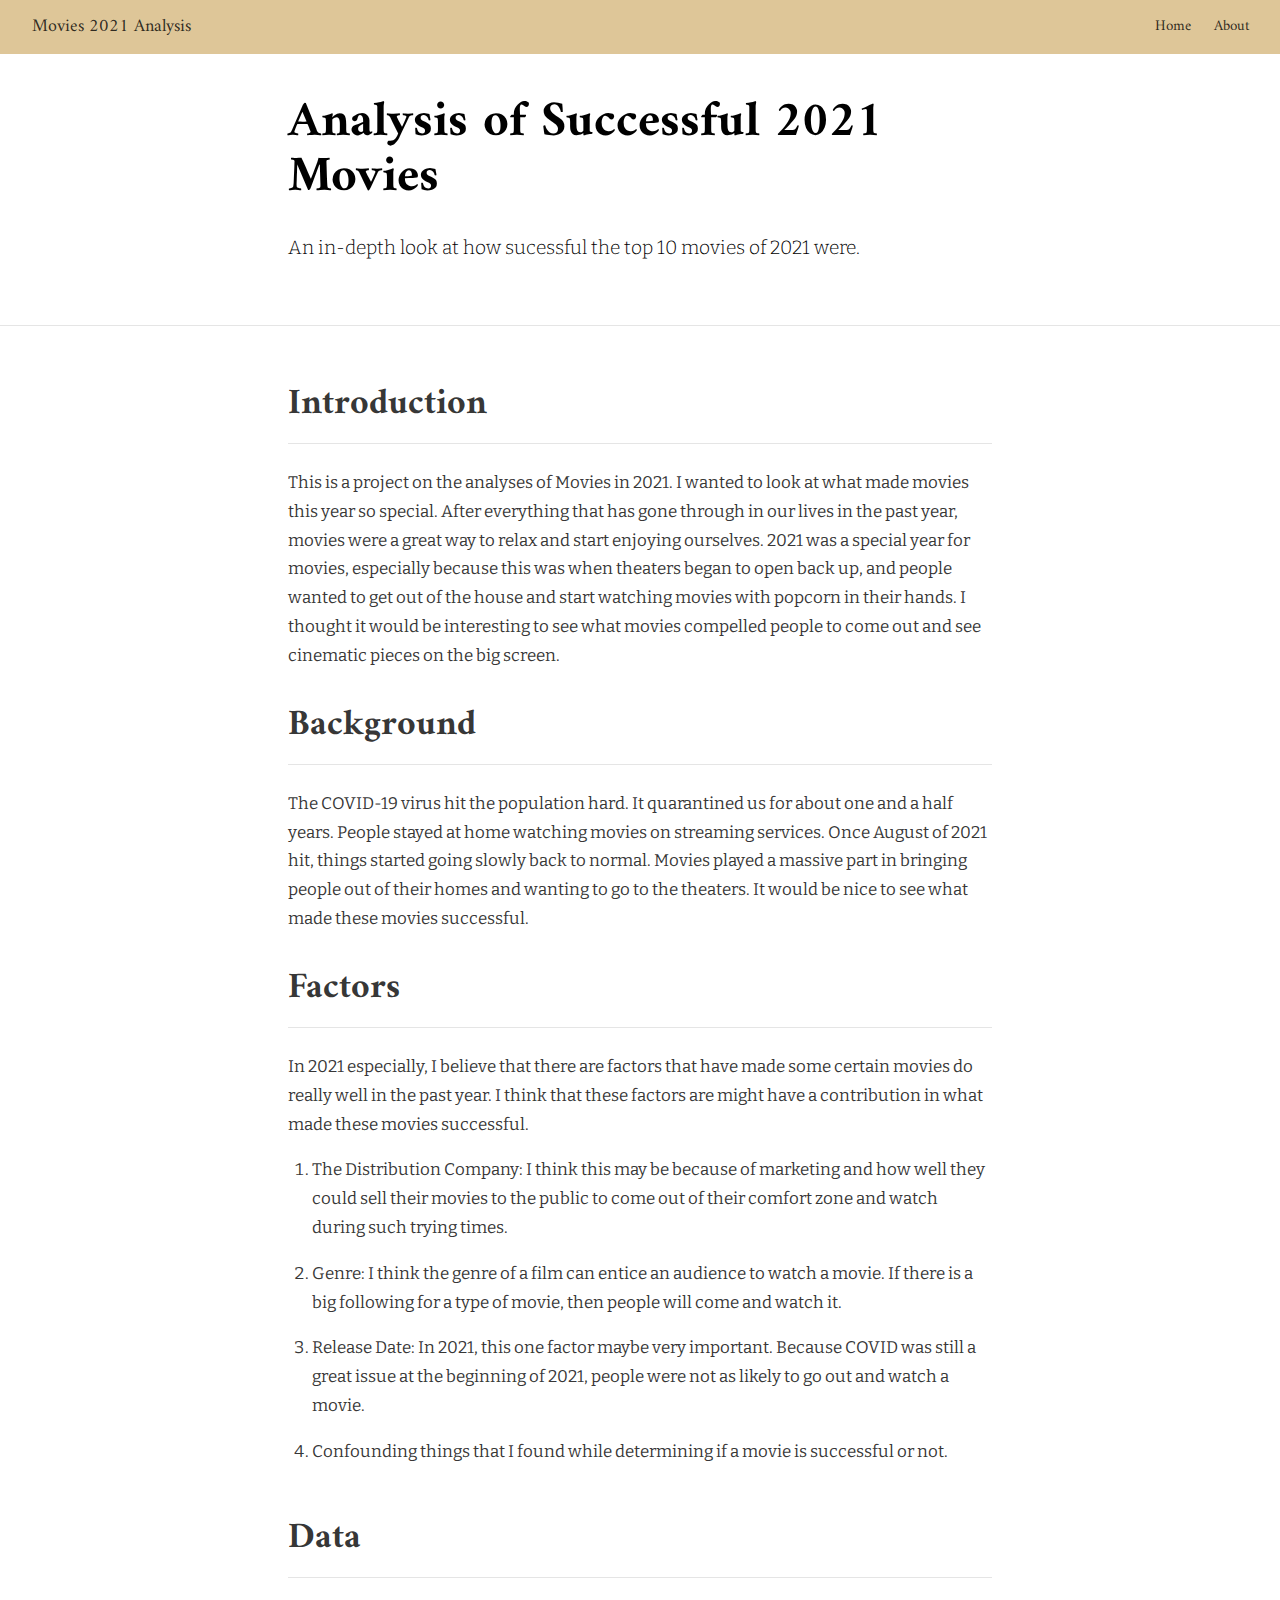
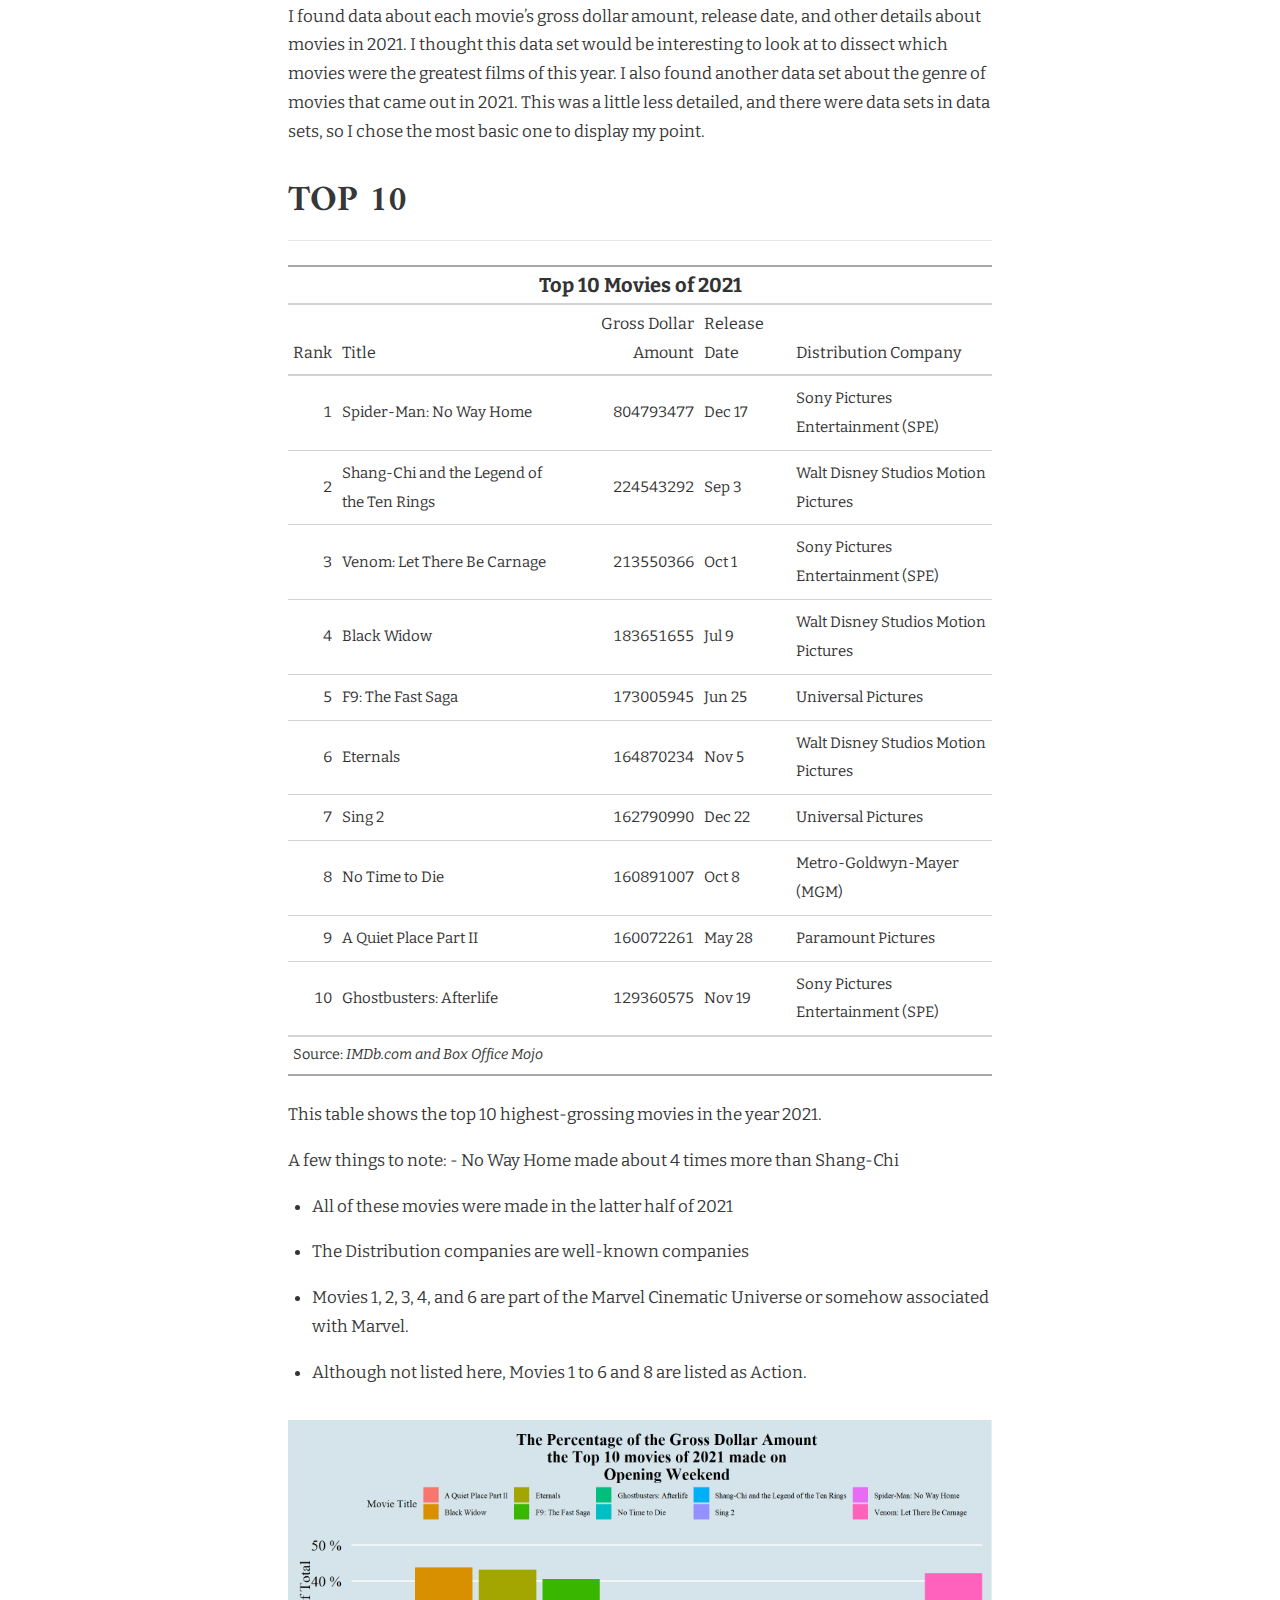
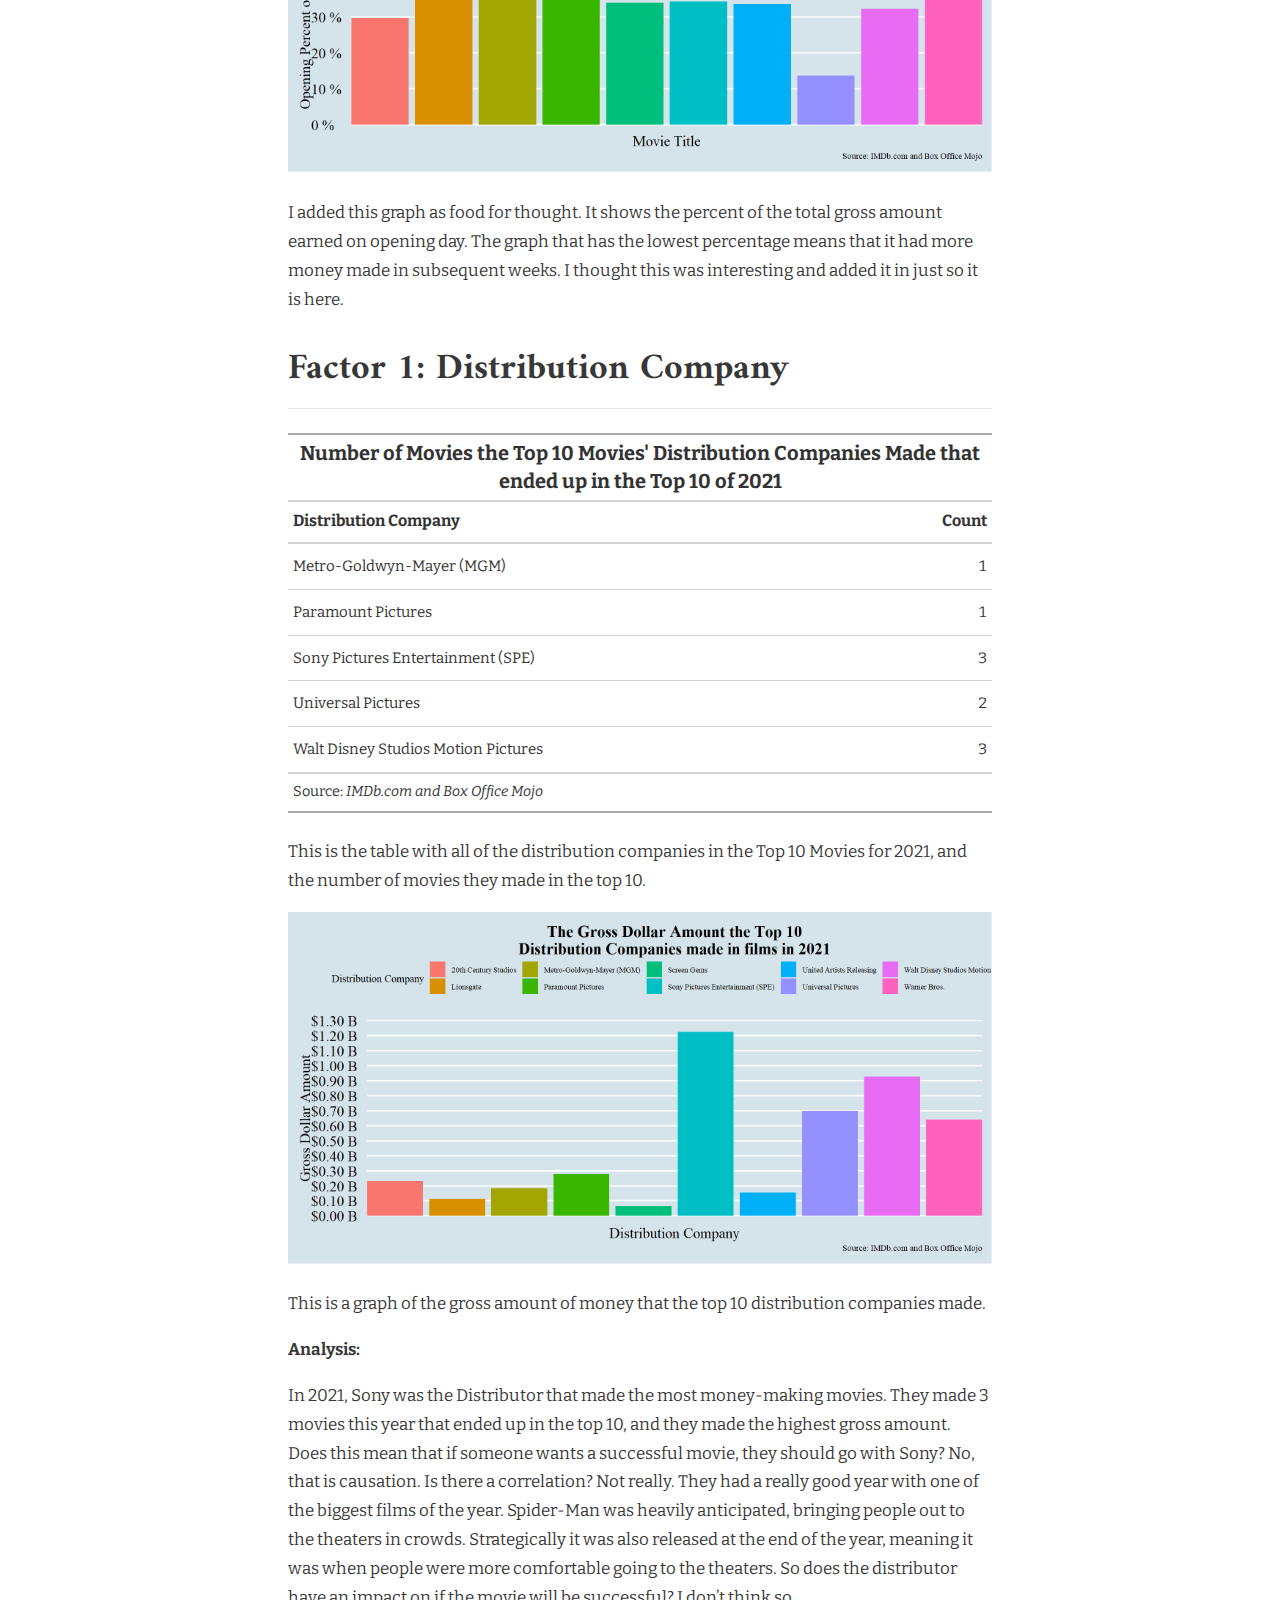
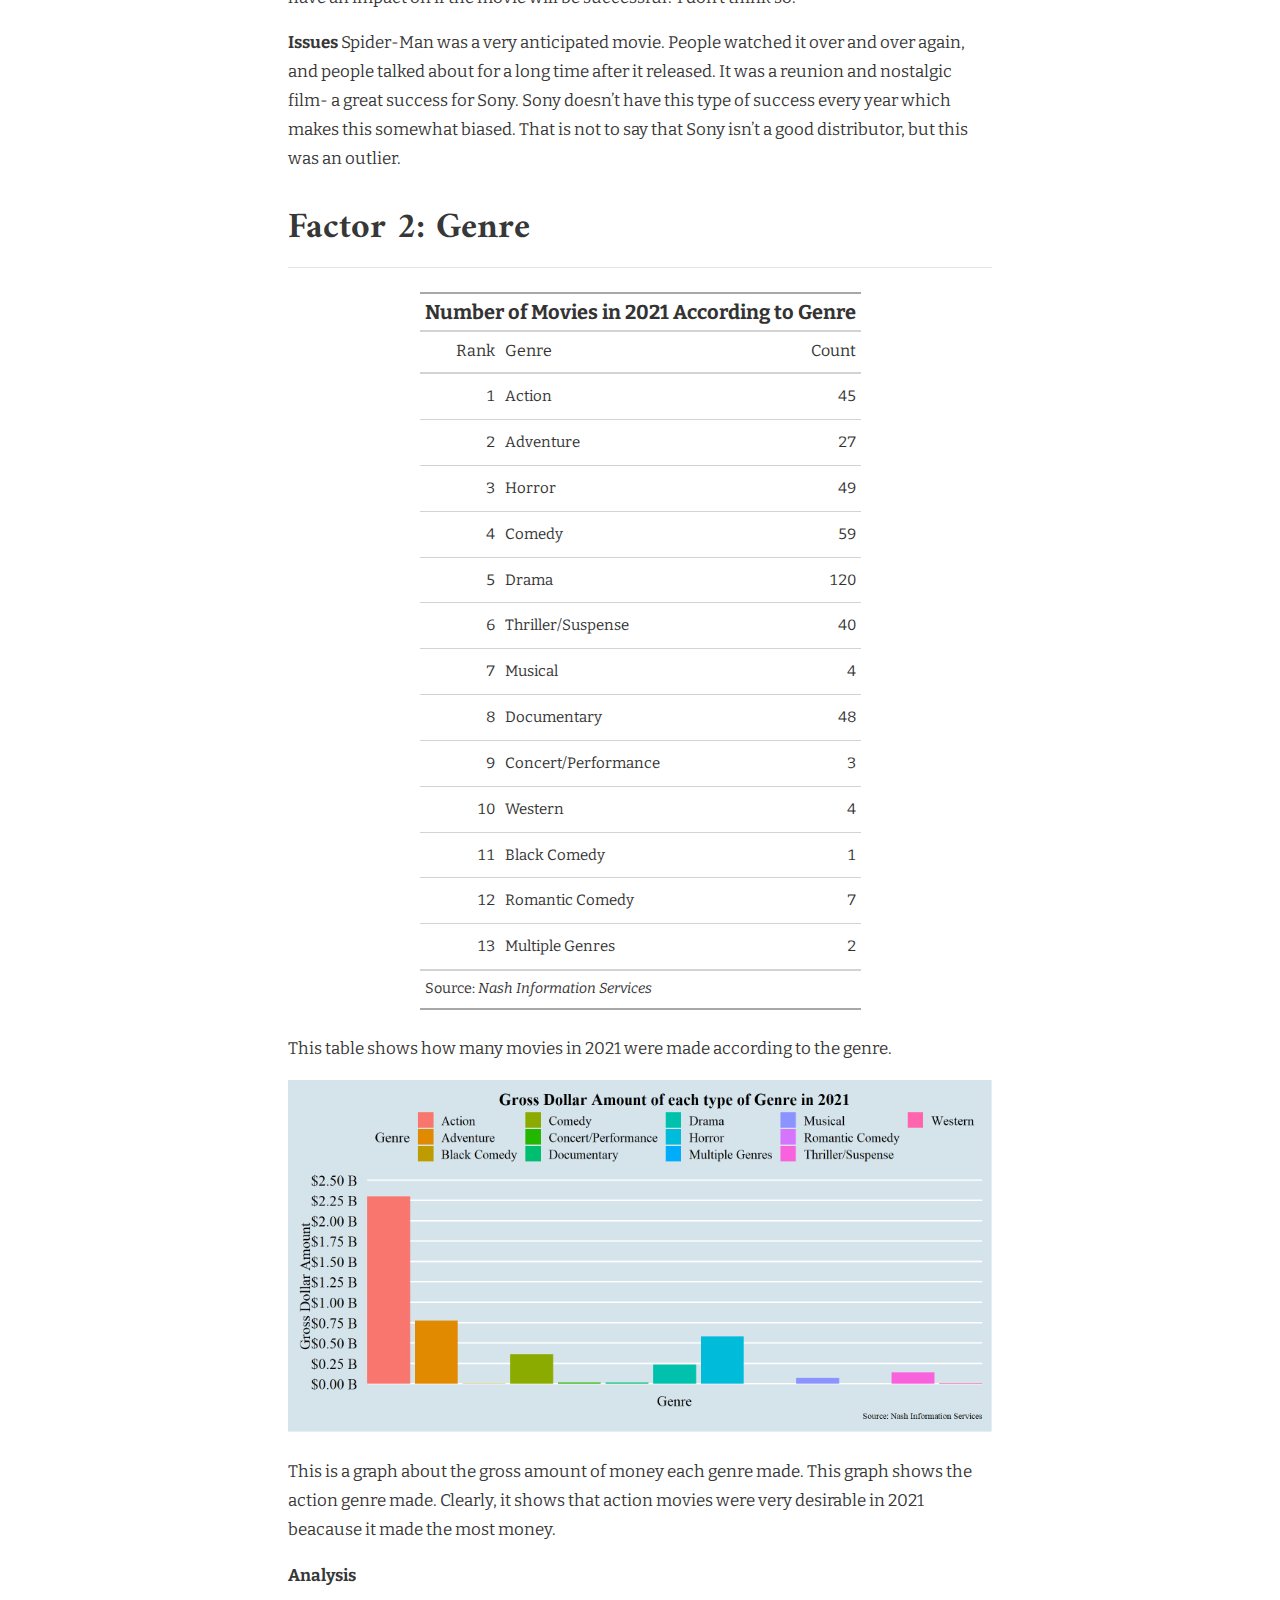
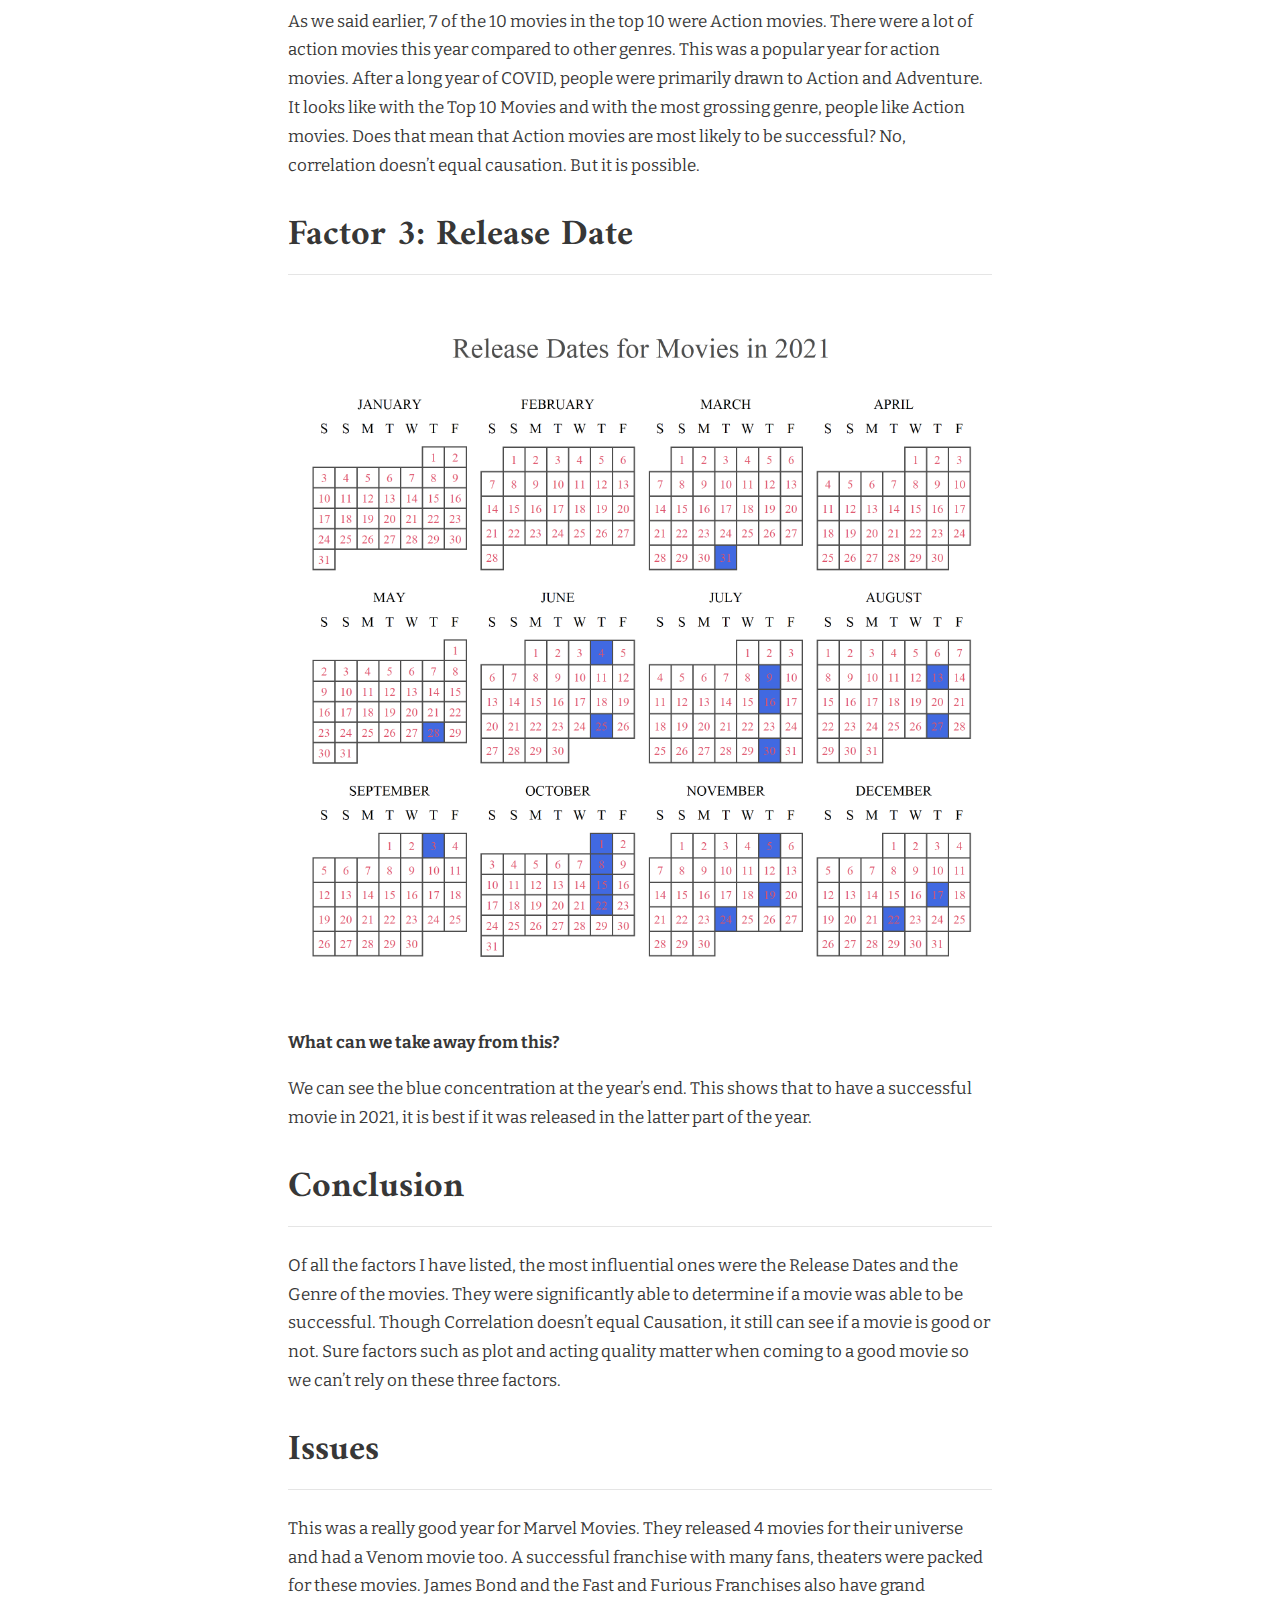
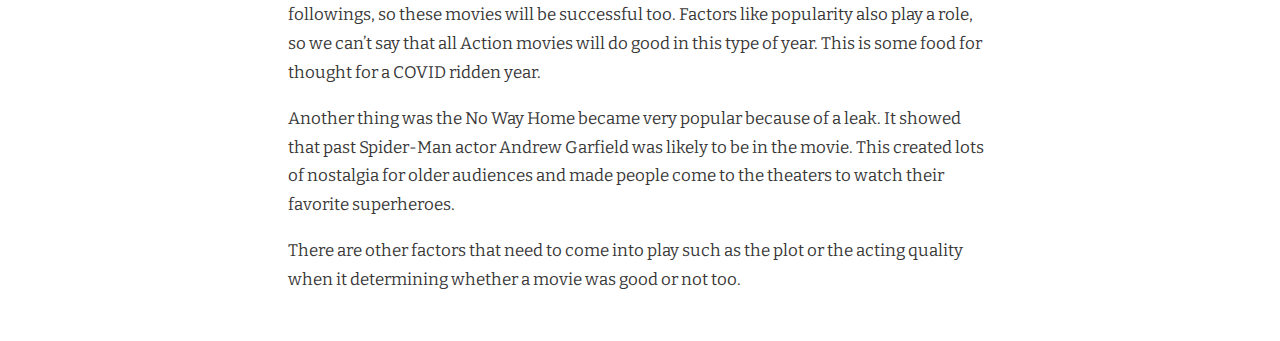
==== commit d03446a0: "version 2, my edits" ====
--- a/docs/index.html
+++ b/docs/index.html
@@ -88,14 +88,14 @@
 
 
   <!--radix_placeholder_meta_tags-->
-  <title>Movies 2021 Analysis: Analysis of 2021 Movies</title>
+  <title>Movies 2021 Analysis: Analysis of Successful 2021 Movies</title>
 
   <meta property="description" itemprop="description" content="An in-depth look at how sucessful the top 10 movies of 2021 were."/>
 
 
 
   <!--  https://developers.facebook.com/docs/sharing/webmasters#markup -->
-  <meta property="og:title" content="Movies 2021 Analysis: Analysis of 2021 Movies"/>
+  <meta property="og:title" content="Movies 2021 Analysis: Analysis of Successful 2021 Movies"/>
   <meta property="og:type" content="article"/>
   <meta property="og:description" content="An in-depth look at how sucessful the top 10 movies of 2021 were."/>
   <meta property="og:locale" content="en_US"/>
@@ -103,14 +103,14 @@
 
   <!--  https://dev.twitter.com/cards/types/summary -->
   <meta property="twitter:card" content="summary"/>
-  <meta property="twitter:title" content="Movies 2021 Analysis: Analysis of 2021 Movies"/>
+  <meta property="twitter:title" content="Movies 2021 Analysis: Analysis of Successful 2021 Movies"/>
   <meta property="twitter:description" content="An in-depth look at how sucessful the top 10 movies of 2021 were."/>
 
   <!--/radix_placeholder_meta_tags-->
   <!--radix_placeholder_rmarkdown_metadata-->
 
   <script type="text/json" id="radix-rmarkdown-metadata">
-  {"type":"list","attributes":{"names":{"type":"character","attributes":{},"value":["title","description","site"]}},"value":[{"type":"character","attributes":{},"value":["Analysis of 2021 Movies"]},{"type":"character","attributes":{},"value":["An in-depth look at how sucessful the top 10 movies of 2021 were.\n"]},{"type":"character","attributes":{},"value":["distill::distill_website"]}]}
+  {"type":"list","attributes":{"names":{"type":"character","attributes":{},"value":["title","description","site"]}},"value":[{"type":"character","attributes":{},"value":["Analysis of Successful 2021 Movies"]},{"type":"character","attributes":{},"value":["An in-depth look at how sucessful the top 10 movies of 2021 were.\n"]},{"type":"character","attributes":{},"value":["distill::distill_website"]}]}
   </script>
   <!--/radix_placeholder_rmarkdown_metadata-->
   <!--radix_placeholder_navigation_in_header-->
@@ -2399,7 +2399,7 @@
 <!--radix_placeholder_front_matter-->
 
 <script id="distill-front-matter" type="text/json">
-{"title":"Analysis of 2021 Movies","description":"An in-depth look at how sucessful the top 10 movies of 2021 were.","authors":[]}
+{"title":"Analysis of Successful 2021 Movies","description":"An in-depth look at how sucessful the top 10 movies of 2021 were.","authors":[]}
 </script>
 
 <!--/radix_placeholder_front_matter-->
@@ -2421,7 +2421,7 @@
 <!--/radix_placeholder_site_before_body-->
 
 <div class="d-title">
-<h1>Analysis of 2021 Movies</h1>
+<h1>Analysis of Successful 2021 Movies</h1>
 <!--radix_placeholder_categories-->
 <!--/radix_placeholder_categories-->
 <p><p>An in-depth look at how sucessful the top 10 movies of 2021
@@ -2482,12 +2482,12 @@
 point.</p>
 <h2 id="top-10">TOP 10</h2>
 <div class="layout-chunk" data-layout="l-body">
-<div id="pjymzosacy" style="overflow-x:auto;overflow-y:auto;width:auto;height:auto;">
+<div id="uihryexziq" style="overflow-x:auto;overflow-y:auto;width:auto;height:auto;">
 <style>html {
   font-family: -apple-system, BlinkMacSystemFont, 'Segoe UI', Roboto, Oxygen, Ubuntu, Cantarell, 'Helvetica Neue', 'Fira Sans', 'Droid Sans', Arial, sans-serif;
 }
 
-#pjymzosacy .gt_table {
+#uihryexziq .gt_table {
   display: table;
   border-collapse: collapse;
   margin-left: auto;
@@ -2512,7 +2512,7 @@
   border-left-color: #D3D3D3;
 }
 
-#pjymzosacy .gt_heading {
+#uihryexziq .gt_heading {
   background-color: #FFFFFF;
   text-align: center;
   border-bottom-color: #FFFFFF;
@@ -2524,7 +2524,7 @@
   border-right-color: #D3D3D3;
 }
 
-#pjymzosacy .gt_title {
+#uihryexziq .gt_title {
   color: #333333;
   font-size: 125%;
   font-weight: initial;
@@ -2536,7 +2536,7 @@
   border-bottom-width: 0;
 }
 
-#pjymzosacy .gt_subtitle {
+#uihryexziq .gt_subtitle {
   color: #333333;
   font-size: 85%;
   font-weight: initial;
@@ -2548,13 +2548,13 @@
   border-top-width: 0;
 }
 
-#pjymzosacy .gt_bottom_border {
+#uihryexziq .gt_bottom_border {
   border-bottom-style: solid;
   border-bottom-width: 2px;
   border-bottom-color: #D3D3D3;
 }
 
-#pjymzosacy .gt_col_headings {
+#uihryexziq .gt_col_headings {
   border-top-style: solid;
   border-top-width: 2px;
   border-top-color: #D3D3D3;
@@ -2569,7 +2569,7 @@
   border-right-color: #D3D3D3;
 }
 
-#pjymzosacy .gt_col_heading {
+#uihryexziq .gt_col_heading {
   color: #333333;
   background-color: #FFFFFF;
   font-size: 100%;
@@ -2589,7 +2589,7 @@
   overflow-x: hidden;
 }
 
-#pjymzosacy .gt_column_spanner_outer {
+#uihryexziq .gt_column_spanner_outer {
   color: #333333;
   background-color: #FFFFFF;
   font-size: 100%;
@@ -2601,15 +2601,15 @@
   padding-right: 4px;
 }
 
-#pjymzosacy .gt_column_spanner_outer:first-child {
+#uihryexziq .gt_column_spanner_outer:first-child {
   padding-left: 0;
 }
 
-#pjymzosacy .gt_column_spanner_outer:last-child {
+#uihryexziq .gt_column_spanner_outer:last-child {
   padding-right: 0;
 }
 
-#pjymzosacy .gt_column_spanner {
+#uihryexziq .gt_column_spanner {
   border-bottom-style: solid;
   border-bottom-width: 2px;
   border-bottom-color: #D3D3D3;
@@ -2621,7 +2621,7 @@
   width: 100%;
 }
 
-#pjymzosacy .gt_group_heading {
+#uihryexziq .gt_group_heading {
   padding-top: 8px;
   padding-bottom: 8px;
   padding-left: 5px;
@@ -2646,7 +2646,7 @@
   vertical-align: middle;
 }
 
-#pjymzosacy .gt_empty_group_heading {
+#uihryexziq .gt_empty_group_heading {
   padding: 0.5px;
   color: #333333;
   background-color: #FFFFFF;
@@ -2661,15 +2661,15 @@
   vertical-align: middle;
 }
 
-#pjymzosacy .gt_from_md > :first-child {
+#uihryexziq .gt_from_md > :first-child {
   margin-top: 0;
 }
 
-#pjymzosacy .gt_from_md > :last-child {
+#uihryexziq .gt_from_md > :last-child {
   margin-bottom: 0;
 }
 
-#pjymzosacy .gt_row {
+#uihryexziq .gt_row {
   padding-top: 8px;
   padding-bottom: 8px;
   padding-left: 5px;
@@ -2688,7 +2688,7 @@
   overflow-x: hidden;
 }
 
-#pjymzosacy .gt_stub {
+#uihryexziq .gt_stub {
   color: #333333;
   background-color: #FFFFFF;
   font-size: 100%;
@@ -2701,7 +2701,7 @@
   padding-right: 5px;
 }
 
-#pjymzosacy .gt_stub_row_group {
+#uihryexziq .gt_stub_row_group {
   color: #333333;
   background-color: #FFFFFF;
   font-size: 100%;
@@ -2715,11 +2715,11 @@
   vertical-align: top;
 }
 
-#pjymzosacy .gt_row_group_first td {
+#uihryexziq .gt_row_group_first td {
   border-top-width: 2px;
 }
 
-#pjymzosacy .gt_summary_row {
+#uihryexziq .gt_summary_row {
   color: #333333;
   background-color: #FFFFFF;
   text-transform: inherit;
@@ -2729,16 +2729,16 @@
   padding-right: 5px;
 }
 
-#pjymzosacy .gt_first_summary_row {
+#uihryexziq .gt_first_summary_row {
   border-top-style: solid;
   border-top-color: #D3D3D3;
 }
 
-#pjymzosacy .gt_first_summary_row.thick {
+#uihryexziq .gt_first_summary_row.thick {
   border-top-width: 2px;
 }
 
-#pjymzosacy .gt_last_summary_row {
+#uihryexziq .gt_last_summary_row {
   padding-top: 8px;
   padding-bottom: 8px;
   padding-left: 5px;
@@ -2748,7 +2748,7 @@
   border-bottom-color: #D3D3D3;
 }
 
-#pjymzosacy .gt_grand_summary_row {
+#uihryexziq .gt_grand_summary_row {
   color: #333333;
   background-color: #FFFFFF;
   text-transform: inherit;
@@ -2758,7 +2758,7 @@
   padding-right: 5px;
 }
 
-#pjymzosacy .gt_first_grand_summary_row {
+#uihryexziq .gt_first_grand_summary_row {
   padding-top: 8px;
   padding-bottom: 8px;
   padding-left: 5px;
@@ -2768,11 +2768,11 @@
   border-top-color: #D3D3D3;
 }
 
-#pjymzosacy .gt_striped {
+#uihryexziq .gt_striped {
   background-color: rgba(128, 128, 128, 0.05);
 }
 
-#pjymzosacy .gt_table_body {
+#uihryexziq .gt_table_body {
   border-top-style: solid;
   border-top-width: 2px;
   border-top-color: #D3D3D3;
@@ -2781,7 +2781,7 @@
   border-bottom-color: #D3D3D3;
 }
 
-#pjymzosacy .gt_footnotes {
+#uihryexziq .gt_footnotes {
   color: #333333;
   background-color: #FFFFFF;
   border-bottom-style: none;
@@ -2795,7 +2795,7 @@
   border-right-color: #D3D3D3;
 }
 
-#pjymzosacy .gt_footnote {
+#uihryexziq .gt_footnote {
   margin: 0px;
   font-size: 90%;
   padding-left: 4px;
@@ -2804,7 +2804,7 @@
   padding-right: 5px;
 }
 
-#pjymzosacy .gt_sourcenotes {
+#uihryexziq .gt_sourcenotes {
   color: #333333;
   background-color: #FFFFFF;
   border-bottom-style: none;
@@ -2818,7 +2818,7 @@
   border-right-color: #D3D3D3;
 }
 
-#pjymzosacy .gt_sourcenote {
+#uihryexziq .gt_sourcenote {
   font-size: 90%;
   padding-top: 4px;
   padding-bottom: 4px;
@@ -2826,36 +2826,36 @@
   padding-right: 5px;
 }
 
-#pjymzosacy .gt_left {
+#uihryexziq .gt_left {
   text-align: left;
 }
 
-#pjymzosacy .gt_center {
+#uihryexziq .gt_center {
   text-align: center;
 }
 
-#pjymzosacy .gt_right {
+#uihryexziq .gt_right {
   text-align: right;
   font-variant-numeric: tabular-nums;
 }
 
-#pjymzosacy .gt_font_normal {
+#uihryexziq .gt_font_normal {
   font-weight: normal;
 }
 
-#pjymzosacy .gt_font_bold {
+#uihryexziq .gt_font_bold {
   font-weight: bold;
 }
 
-#pjymzosacy .gt_font_italic {
+#uihryexziq .gt_font_italic {
   font-style: italic;
 }
 
-#pjymzosacy .gt_super {
+#uihryexziq .gt_super {
   font-size: 65%;
 }
 
-#pjymzosacy .gt_two_val_uncert {
+#uihryexziq .gt_two_val_uncert {
   display: inline-block;
   line-height: 1em;
   text-align: right;
@@ -2864,31 +2864,31 @@
   margin-left: 0.1em;
 }
 
-#pjymzosacy .gt_footnote_marks {
+#uihryexziq .gt_footnote_marks {
   font-style: italic;
   font-weight: normal;
   font-size: 75%;
   vertical-align: 0.4em;
 }
 
-#pjymzosacy .gt_asterisk {
+#uihryexziq .gt_asterisk {
   font-size: 100%;
   vertical-align: 0;
 }
 
-#pjymzosacy .gt_slash_mark {
+#uihryexziq .gt_slash_mark {
   font-size: 0.7em;
   line-height: 0.7em;
   vertical-align: 0.15em;
 }
 
-#pjymzosacy .gt_fraction_numerator {
+#uihryexziq .gt_fraction_numerator {
   font-size: 0.6em;
   line-height: 0.6em;
   vertical-align: 0.45em;
 }
 
-#pjymzosacy .gt_fraction_denominator {
+#uihryexziq .gt_fraction_denominator {
   font-size: 0.6em;
   line-height: 0.6em;
   vertical-align: -0.05em;
@@ -2993,12 +2993,12 @@
 <h2 id="factor-1-distribution-company">Factor 1: Distribution
 Company</h2>
 <div class="layout-chunk" data-layout="l-body">
-<div id="ppijovhdmy" style="overflow-x:auto;overflow-y:auto;width:auto;height:auto;">
+<div id="nuyeyuazky" style="overflow-x:auto;overflow-y:auto;width:auto;height:auto;">
 <style>html {
   font-family: -apple-system, BlinkMacSystemFont, 'Segoe UI', Roboto, Oxygen, Ubuntu, Cantarell, 'Helvetica Neue', 'Fira Sans', 'Droid Sans', Arial, sans-serif;
 }
 
-#ppijovhdmy .gt_table {
+#nuyeyuazky .gt_table {
   display: table;
   border-collapse: collapse;
   margin-left: auto;
@@ -3023,7 +3023,7 @@
   border-left-color: #D3D3D3;
 }
 
-#ppijovhdmy .gt_heading {
+#nuyeyuazky .gt_heading {
   background-color: #FFFFFF;
   text-align: center;
   border-bottom-color: #FFFFFF;
@@ -3035,7 +3035,7 @@
   border-right-color: #D3D3D3;
 }
 
-#ppijovhdmy .gt_title {
+#nuyeyuazky .gt_title {
   color: #333333;
   font-size: 125%;
   font-weight: initial;
@@ -3047,7 +3047,7 @@
   border-bottom-width: 0;
 }
 
-#ppijovhdmy .gt_subtitle {
+#nuyeyuazky .gt_subtitle {
   color: #333333;
   font-size: 85%;
   font-weight: initial;
@@ -3059,13 +3059,13 @@
   border-top-width: 0;
 }
 
-#ppijovhdmy .gt_bottom_border {
+#nuyeyuazky .gt_bottom_border {
   border-bottom-style: solid;
   border-bottom-width: 2px;
   border-bottom-color: #D3D3D3;
 }
 
-#ppijovhdmy .gt_col_headings {
+#nuyeyuazky .gt_col_headings {
   border-top-style: solid;
   border-top-width: 2px;
   border-top-color: #D3D3D3;
@@ -3080,7 +3080,7 @@
   border-right-color: #D3D3D3;
 }
 
-#ppijovhdmy .gt_col_heading {
+#nuyeyuazky .gt_col_heading {
   color: #333333;
   background-color: #FFFFFF;
   font-size: 100%;
@@ -3100,7 +3100,7 @@
   overflow-x: hidden;
 }
 
-#ppijovhdmy .gt_column_spanner_outer {
+#nuyeyuazky .gt_column_spanner_outer {
   color: #333333;
   background-color: #FFFFFF;
   font-size: 100%;
@@ -3112,15 +3112,15 @@
   padding-right: 4px;
 }
 
-#ppijovhdmy .gt_column_spanner_outer:first-child {
+#nuyeyuazky .gt_column_spanner_outer:first-child {
   padding-left: 0;
 }
 
-#ppijovhdmy .gt_column_spanner_outer:last-child {
+#nuyeyuazky .gt_column_spanner_outer:last-child {
   padding-right: 0;
 }
 
-#ppijovhdmy .gt_column_spanner {
+#nuyeyuazky .gt_column_spanner {
   border-bottom-style: solid;
   border-bottom-width: 2px;
   border-bottom-color: #D3D3D3;
@@ -3132,7 +3132,7 @@
   width: 100%;
 }
 
-#ppijovhdmy .gt_group_heading {
+#nuyeyuazky .gt_group_heading {
   padding-top: 8px;
   padding-bottom: 8px;
   padding-left: 5px;
@@ -3157,7 +3157,7 @@
   vertical-align: middle;
 }
 
-#ppijovhdmy .gt_empty_group_heading {
+#nuyeyuazky .gt_empty_group_heading {
   padding: 0.5px;
   color: #333333;
   background-color: #FFFFFF;
@@ -3172,15 +3172,15 @@
   vertical-align: middle;
 }
 
-#ppijovhdmy .gt_from_md > :first-child {
+#nuyeyuazky .gt_from_md > :first-child {
   margin-top: 0;
 }
 
-#ppijovhdmy .gt_from_md > :last-child {
+#nuyeyuazky .gt_from_md > :last-child {
   margin-bottom: 0;
 }
 
-#ppijovhdmy .gt_row {
+#nuyeyuazky .gt_row {
   padding-top: 8px;
   padding-bottom: 8px;
   padding-left: 5px;
@@ -3199,7 +3199,7 @@
   overflow-x: hidden;
 }
 
-#ppijovhdmy .gt_stub {
+#nuyeyuazky .gt_stub {
   color: #333333;
   background-color: #FFFFFF;
   font-size: 100%;
@@ -3212,7 +3212,7 @@
   padding-right: 5px;
 }
 
-#ppijovhdmy .gt_stub_row_group {
+#nuyeyuazky .gt_stub_row_group {
   color: #333333;
   background-color: #FFFFFF;
   font-size: 100%;
@@ -3226,11 +3226,11 @@
   vertical-align: top;
 }
 
-#ppijovhdmy .gt_row_group_first td {
+#nuyeyuazky .gt_row_group_first td {
   border-top-width: 2px;
 }
 
-#ppijovhdmy .gt_summary_row {
+#nuyeyuazky .gt_summary_row {
   color: #333333;
   background-color: #FFFFFF;
   text-transform: inherit;
@@ -3240,16 +3240,16 @@
   padding-right: 5px;
 }
 
-#ppijovhdmy .gt_first_summary_row {
+#nuyeyuazky .gt_first_summary_row {
   border-top-style: solid;
   border-top-color: #D3D3D3;
 }
 
-#ppijovhdmy .gt_first_summary_row.thick {
+#nuyeyuazky .gt_first_summary_row.thick {
   border-top-width: 2px;
 }
 
-#ppijovhdmy .gt_last_summary_row {
+#nuyeyuazky .gt_last_summary_row {
   padding-top: 8px;
   padding-bottom: 8px;
   padding-left: 5px;
@@ -3259,7 +3259,7 @@
   border-bottom-color: #D3D3D3;
 }
 
-#ppijovhdmy .gt_grand_summary_row {
+#nuyeyuazky .gt_grand_summary_row {
   color: #333333;
   background-color: #FFFFFF;
   text-transform: inherit;
@@ -3269,7 +3269,7 @@
   padding-right: 5px;
 }
 
-#ppijovhdmy .gt_first_grand_summary_row {
+#nuyeyuazky .gt_first_grand_summary_row {
   padding-top: 8px;
   padding-bottom: 8px;
   padding-left: 5px;
@@ -3279,11 +3279,11 @@
   border-top-color: #D3D3D3;
 }
 
-#ppijovhdmy .gt_striped {
+#nuyeyuazky .gt_striped {
   background-color: rgba(128, 128, 128, 0.05);
 }
 
-#ppijovhdmy .gt_table_body {
+#nuyeyuazky .gt_table_body {
   border-top-style: solid;
   border-top-width: 2px;
   border-top-color: #D3D3D3;
@@ -3292,7 +3292,7 @@
   border-bottom-color: #D3D3D3;
 }
 
-#ppijovhdmy .gt_footnotes {
+#nuyeyuazky .gt_footnotes {
   color: #333333;
   background-color: #FFFFFF;
   border-bottom-style: none;
@@ -3306,7 +3306,7 @@
   border-right-color: #D3D3D3;
 }
 
-#ppijovhdmy .gt_footnote {
+#nuyeyuazky .gt_footnote {
   margin: 0px;
   font-size: 90%;
   padding-left: 4px;
@@ -3315,7 +3315,7 @@
   padding-right: 5px;
 }
 
-#ppijovhdmy .gt_sourcenotes {
+#nuyeyuazky .gt_sourcenotes {
   color: #333333;
   background-color: #FFFFFF;
   border-bottom-style: none;
@@ -3329,7 +3329,7 @@
   border-right-color: #D3D3D3;
 }
 
-#ppijovhdmy .gt_sourcenote {
+#nuyeyuazky .gt_sourcenote {
   font-size: 90%;
   padding-top: 4px;
   padding-bottom: 4px;
@@ -3337,36 +3337,36 @@
   padding-right: 5px;
 }
 
-#ppijovhdmy .gt_left {
+#nuyeyuazky .gt_left {
   text-align: left;
 }
 
-#ppijovhdmy .gt_center {
+#nuyeyuazky .gt_center {
   text-align: center;
 }
 
-#ppijovhdmy .gt_right {
+#nuyeyuazky .gt_right {
   text-align: right;
   font-variant-numeric: tabular-nums;
 }
 
-#ppijovhdmy .gt_font_normal {
+#nuyeyuazky .gt_font_normal {
   font-weight: normal;
 }
 
-#ppijovhdmy .gt_font_bold {
+#nuyeyuazky .gt_font_bold {
   font-weight: bold;
 }
 
-#ppijovhdmy .gt_font_italic {
+#nuyeyuazky .gt_font_italic {
   font-style: italic;
 }
 
-#ppijovhdmy .gt_super {
+#nuyeyuazky .gt_super {
   font-size: 65%;
 }
 
-#ppijovhdmy .gt_two_val_uncert {
+#nuyeyuazky .gt_two_val_uncert {
   display: inline-block;
   line-height: 1em;
   text-align: right;
@@ -3375,31 +3375,31 @@
   margin-left: 0.1em;
 }
 
-#ppijovhdmy .gt_footnote_marks {
+#nuyeyuazky .gt_footnote_marks {
   font-style: italic;
   font-weight: normal;
   font-size: 75%;
   vertical-align: 0.4em;
 }
 
-#ppijovhdmy .gt_asterisk {
+#nuyeyuazky .gt_asterisk {
   font-size: 100%;
   vertical-align: 0;
 }
 
-#ppijovhdmy .gt_slash_mark {
+#nuyeyuazky .gt_slash_mark {
   font-size: 0.7em;
   line-height: 0.7em;
   vertical-align: 0.15em;
 }
 
-#ppijovhdmy .gt_fraction_numerator {
+#nuyeyuazky .gt_fraction_numerator {
   font-size: 0.6em;
   line-height: 0.6em;
   vertical-align: 0.45em;
 }
 
-#ppijovhdmy .gt_fraction_denominator {
+#nuyeyuazky .gt_fraction_denominator {
   font-size: 0.6em;
   line-height: 0.6em;
   vertical-align: -0.05em;
@@ -3466,12 +3466,12 @@
 isn’t a good distributor, but this was an outlier.</p>
 <h2 id="factor-2-genre">Factor 2: Genre</h2>
 <div class="layout-chunk" data-layout="l-body">
-<div id="klrvbviqky" style="overflow-x:auto;overflow-y:auto;width:auto;height:auto;">
+<div id="yxejwigpul" style="overflow-x:auto;overflow-y:auto;width:auto;height:auto;">
 <style>html {
   font-family: -apple-system, BlinkMacSystemFont, 'Segoe UI', Roboto, Oxygen, Ubuntu, Cantarell, 'Helvetica Neue', 'Fira Sans', 'Droid Sans', Arial, sans-serif;
 }
 
-#klrvbviqky .gt_table {
+#yxejwigpul .gt_table {
   display: table;
   border-collapse: collapse;
   margin-left: auto;
@@ -3496,7 +3496,7 @@
   border-left-color: #D3D3D3;
 }
 
-#klrvbviqky .gt_heading {
+#yxejwigpul .gt_heading {
   background-color: #FFFFFF;
   text-align: center;
   border-bottom-color: #FFFFFF;
@@ -3508,7 +3508,7 @@
   border-right-color: #D3D3D3;
 }
 
-#klrvbviqky .gt_title {
+#yxejwigpul .gt_title {
   color: #333333;
   font-size: 125%;
   font-weight: initial;
@@ -3520,7 +3520,7 @@
   border-bottom-width: 0;
 }
 
-#klrvbviqky .gt_subtitle {
+#yxejwigpul .gt_subtitle {
   color: #333333;
   font-size: 85%;
   font-weight: initial;
@@ -3532,13 +3532,13 @@
   border-top-width: 0;
 }
 
-#klrvbviqky .gt_bottom_border {
+#yxejwigpul .gt_bottom_border {
   border-bottom-style: solid;
   border-bottom-width: 2px;
   border-bottom-color: #D3D3D3;
 }
 
-#klrvbviqky .gt_col_headings {
+#yxejwigpul .gt_col_headings {
   border-top-style: solid;
   border-top-width: 2px;
   border-top-color: #D3D3D3;
@@ -3553,7 +3553,7 @@
   border-right-color: #D3D3D3;
 }
 
-#klrvbviqky .gt_col_heading {
+#yxejwigpul .gt_col_heading {
   color: #333333;
   background-color: #FFFFFF;
   font-size: 100%;
@@ -3573,7 +3573,7 @@
   overflow-x: hidden;
 }
 
-#klrvbviqky .gt_column_spanner_outer {
+#yxejwigpul .gt_column_spanner_outer {
   color: #333333;
   background-color: #FFFFFF;
   font-size: 100%;
@@ -3585,15 +3585,15 @@
   padding-right: 4px;
 }
 
-#klrvbviqky .gt_column_spanner_outer:first-child {
+#yxejwigpul .gt_column_spanner_outer:first-child {
   padding-left: 0;
 }
 
-#klrvbviqky .gt_column_spanner_outer:last-child {
+#yxejwigpul .gt_column_spanner_outer:last-child {
   padding-right: 0;
 }
 
-#klrvbviqky .gt_column_spanner {
+#yxejwigpul .gt_column_spanner {
   border-bottom-style: solid;
   border-bottom-width: 2px;
   border-bottom-color: #D3D3D3;
@@ -3605,7 +3605,7 @@
   width: 100%;
 }
 
-#klrvbviqky .gt_group_heading {
+#yxejwigpul .gt_group_heading {
   padding-top: 8px;
   padding-bottom: 8px;
   padding-left: 5px;
@@ -3630,7 +3630,7 @@
   vertical-align: middle;
 }
 
-#klrvbviqky .gt_empty_group_heading {
+#yxejwigpul .gt_empty_group_heading {
   padding: 0.5px;
   color: #333333;
   background-color: #FFFFFF;
@@ -3645,15 +3645,15 @@
   vertical-align: middle;
 }
 
-#klrvbviqky .gt_from_md > :first-child {
+#yxejwigpul .gt_from_md > :first-child {
   margin-top: 0;
 }
 
-#klrvbviqky .gt_from_md > :last-child {
+#yxejwigpul .gt_from_md > :last-child {
   margin-bottom: 0;
 }
 
-#klrvbviqky .gt_row {
+#yxejwigpul .gt_row {
   padding-top: 8px;
   padding-bottom: 8px;
   padding-left: 5px;
@@ -3672,7 +3672,7 @@
   overflow-x: hidden;
 }
 
-#klrvbviqky .gt_stub {
+#yxejwigpul .gt_stub {
   color: #333333;
   background-color: #FFFFFF;
   font-size: 100%;
@@ -3685,7 +3685,7 @@
   padding-right: 5px;
 }
 
-#klrvbviqky .gt_stub_row_group {
+#yxejwigpul .gt_stub_row_group {
   color: #333333;
   background-color: #FFFFFF;
   font-size: 100%;
@@ -3699,11 +3699,11 @@
   vertical-align: top;
 }
 
-#klrvbviqky .gt_row_group_first td {
+#yxejwigpul .gt_row_group_first td {
   border-top-width: 2px;
 }
 
-#klrvbviqky .gt_summary_row {
+#yxejwigpul .gt_summary_row {
   color: #333333;
   background-color: #FFFFFF;
   text-transform: inherit;
@@ -3713,16 +3713,16 @@
   padding-right: 5px;
 }
 
-#klrvbviqky .gt_first_summary_row {
+#yxejwigpul .gt_first_summary_row {
   border-top-style: solid;
   border-top-color: #D3D3D3;
 }
 
-#klrvbviqky .gt_first_summary_row.thick {
+#yxejwigpul .gt_first_summary_row.thick {
   border-top-width: 2px;
 }
 
-#klrvbviqky .gt_last_summary_row {
+#yxejwigpul .gt_last_summary_row {
   padding-top: 8px;
   padding-bottom: 8px;
   padding-left: 5px;
@@ -3732,7 +3732,7 @@
   border-bottom-color: #D3D3D3;
 }
 
-#klrvbviqky .gt_grand_summary_row {
+#yxejwigpul .gt_grand_summary_row {
   color: #333333;
   background-color: #FFFFFF;
   text-transform: inherit;
@@ -3742,7 +3742,7 @@
   padding-right: 5px;
 }
 
-#klrvbviqky .gt_first_grand_summary_row {
+#yxejwigpul .gt_first_grand_summary_row {
   padding-top: 8px;
   padding-bottom: 8px;
   padding-left: 5px;
@@ -3752,11 +3752,11 @@
   border-top-color: #D3D3D3;
 }
 
-#klrvbviqky .gt_striped {
+#yxejwigpul .gt_striped {
   background-color: rgba(128, 128, 128, 0.05);
 }
 
-#klrvbviqky .gt_table_body {
+#yxejwigpul .gt_table_body {
   border-top-style: solid;
   border-top-width: 2px;
   border-top-color: #D3D3D3;
@@ -3765,7 +3765,7 @@
   border-bottom-color: #D3D3D3;
 }
 
-#klrvbviqky .gt_footnotes {
+#yxejwigpul .gt_footnotes {
   color: #333333;
   background-color: #FFFFFF;
   border-bottom-style: none;
@@ -3779,7 +3779,7 @@
   border-right-color: #D3D3D3;
 }
 
-#klrvbviqky .gt_footnote {
+#yxejwigpul .gt_footnote {
   margin: 0px;
   font-size: 90%;
   padding-left: 4px;
@@ -3788,7 +3788,7 @@
   padding-right: 5px;
 }
 
-#klrvbviqky .gt_sourcenotes {
+#yxejwigpul .gt_sourcenotes {
   color: #333333;
   background-color: #FFFFFF;
   border-bottom-style: none;
@@ -3802,7 +3802,7 @@
   border-right-color: #D3D3D3;
 }
 
-#klrvbviqky .gt_sourcenote {
+#yxejwigpul .gt_sourcenote {
   font-size: 90%;
   padding-top: 4px;
   padding-bottom: 4px;
@@ -3810,36 +3810,36 @@
   padding-right: 5px;
 }
 
-#klrvbviqky .gt_left {
+#yxejwigpul .gt_left {
   text-align: left;
 }
 
-#klrvbviqky .gt_center {
+#yxejwigpul .gt_center {
   text-align: center;
 }
 
-#klrvbviqky .gt_right {
+#yxejwigpul .gt_right {
   text-align: right;
   font-variant-numeric: tabular-nums;
 }
 
-#klrvbviqky .gt_font_normal {
+#yxejwigpul .gt_font_normal {
   font-weight: normal;
 }
 
-#klrvbviqky .gt_font_bold {
+#yxejwigpul .gt_font_bold {
   font-weight: bold;
 }
 
-#klrvbviqky .gt_font_italic {
+#yxejwigpul .gt_font_italic {
   font-style: italic;
 }
 
-#klrvbviqky .gt_super {
+#yxejwigpul .gt_super {
   font-size: 65%;
 }
 
-#klrvbviqky .gt_two_val_uncert {
+#yxejwigpul .gt_two_val_uncert {
   display: inline-block;
   line-height: 1em;
   text-align: right;
@@ -3848,31 +3848,31 @@
   margin-left: 0.1em;
 }
 
-#klrvbviqky .gt_footnote_marks {
+#yxejwigpul .gt_footnote_marks {
   font-style: italic;
   font-weight: normal;
   font-size: 75%;
   vertical-align: 0.4em;
 }
 
-#klrvbviqky .gt_asterisk {
+#yxejwigpul .gt_asterisk {
   font-size: 100%;
   vertical-align: 0;
 }
 
-#klrvbviqky .gt_slash_mark {
+#yxejwigpul .gt_slash_mark {
   font-size: 0.7em;
   line-height: 0.7em;
   vertical-align: 0.15em;
 }
 
-#klrvbviqky .gt_fraction_numerator {
+#yxejwigpul .gt_fraction_numerator {
   font-size: 0.6em;
   line-height: 0.6em;
   vertical-align: 0.45em;
 }
 
-#klrvbviqky .gt_fraction_denominator {
+#yxejwigpul .gt_fraction_denominator {
   font-size: 0.6em;
   line-height: 0.6em;
   vertical-align: -0.05em;
@@ -3943,7 +3943,7 @@
 </div>
 </div>
 <p>This table shows how many movies in 2021 were made according to the
-genre. There were a lot of action movies that were made in 2021.</p>
+genre.</p>
 <div class="layout-chunk" data-layout="l-body">
 <p><img src="index_files/figure-html5/money%20per%20genre%20in%202021-1.png" width="960" /></p>
 </div>
@@ -3959,8 +3959,6 @@
 like Action movies. Does that mean that Action movies are most likely to
 be successful? No, correlation doesn’t equal causation. But it is
 possible.</p>
-<p>Issues: More movies were Action, so there should be more money
-generated for the Action genre.</p>
 <h2 id="factor-3-release-date">Factor 3: Release Date</h2>
 <div class="layout-chunk" data-layout="l-body">
 <p><img src="movie_calendar.png" width="1050" /></p>
@@ -3983,14 +3981,15 @@
 the Fast and Furious Franchises also have grand followings, so these
 movies will be successful too. Factors like popularity also play a role,
 so we can’t say that all Action movies will do good in this type of
-year. This is some food for thought for a COVID ridden year. Another
-thing was the No Way Home became very popular because of a leak. It
-showed that past Spider-Man actor Andrew Garfield was likely to be in
-the movie. This created lots of nostalgia for older audiences and made
-people come to the theaters to watch their favorite superheroes. There
-are other factors that need to come into play such as the plot or the
-acting quality when it determining whether a movie was good or not
-too.</p>
+year. This is some food for thought for a COVID ridden year.</p>
+<p>Another thing was the No Way Home became very popular because of a
+leak. It showed that past Spider-Man actor Andrew Garfield was likely to
+be in the movie. This created lots of nostalgia for older audiences and
+made people come to the theaters to watch their favorite
+superheroes.</p>
+<p>There are other factors that need to come into play such as the plot
+or the acting quality when it determining whether a movie was good or
+not too.</p>
 <div class="sourceCode" id="cb1"><pre
 class="sourceCode r distill-force-highlighting-css"><code class="sourceCode r"></code></pre></div>
 <!--radix_placeholder_article_footer-->
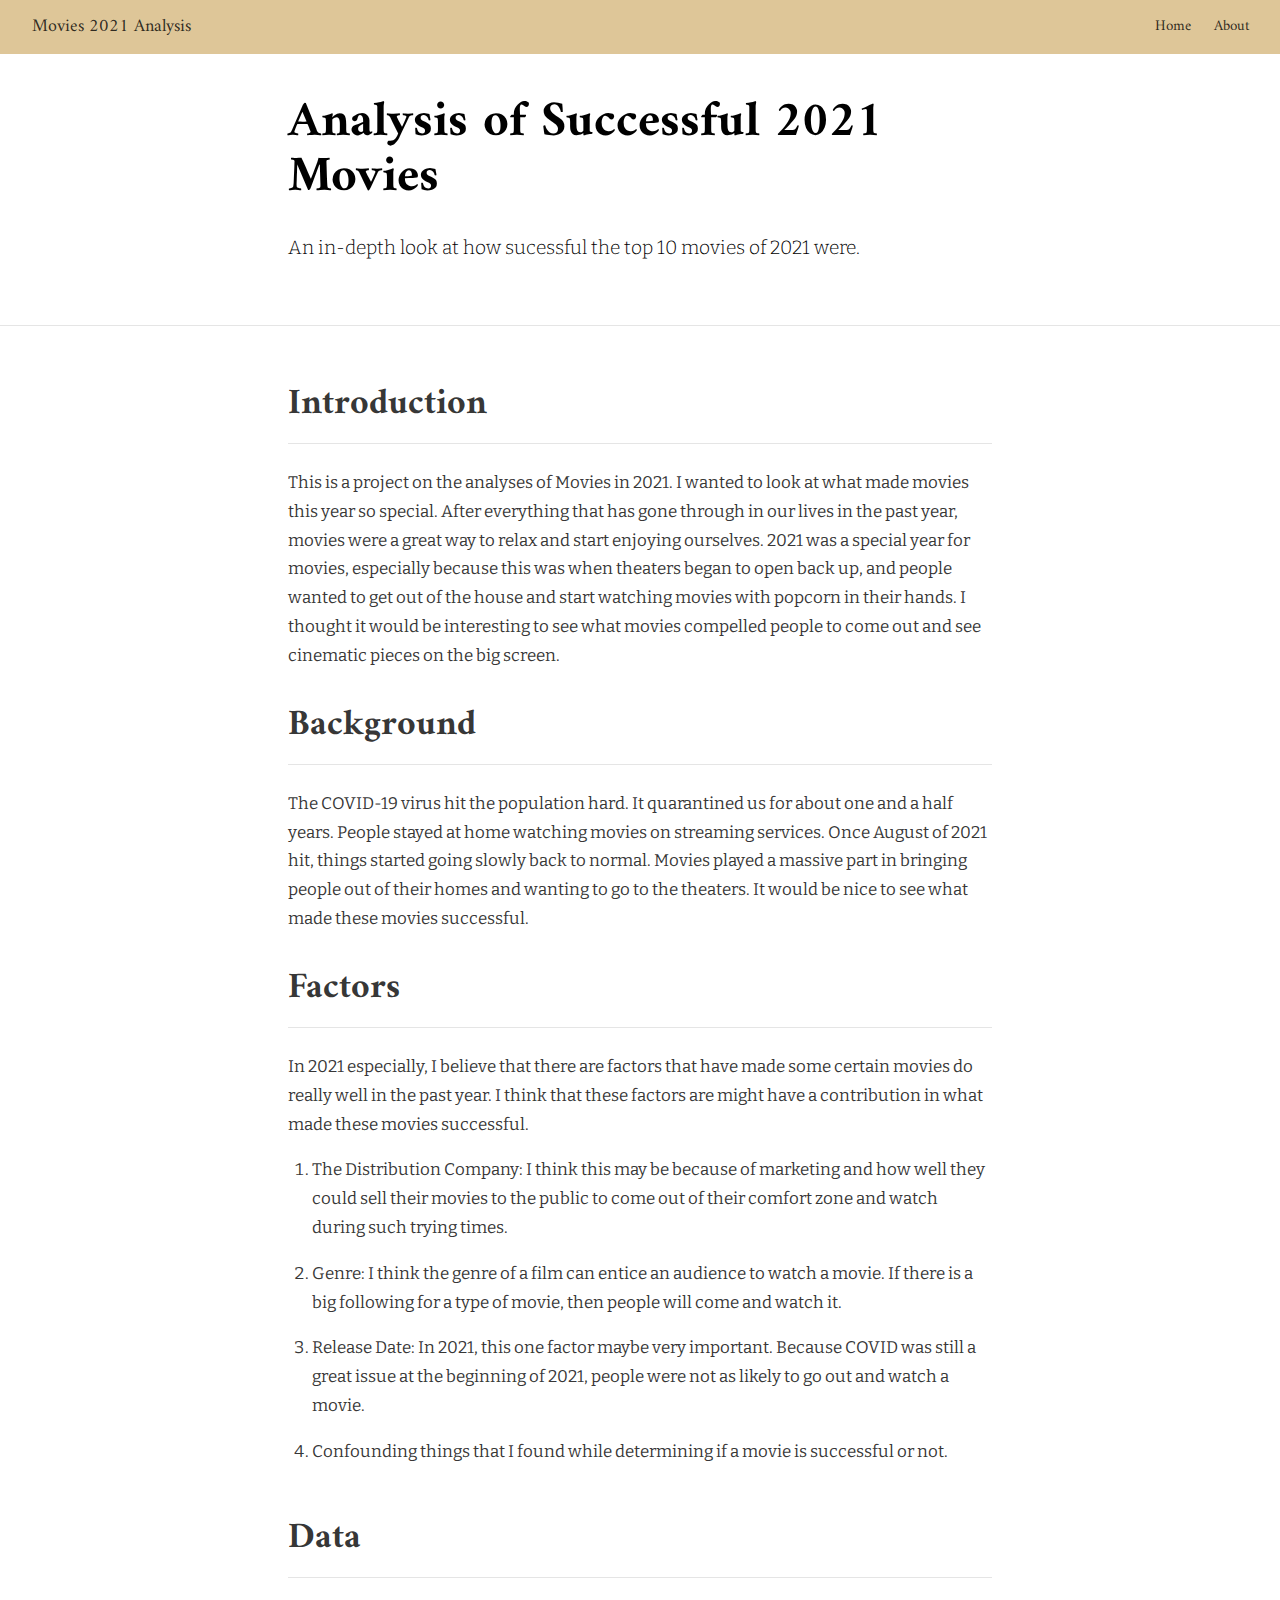
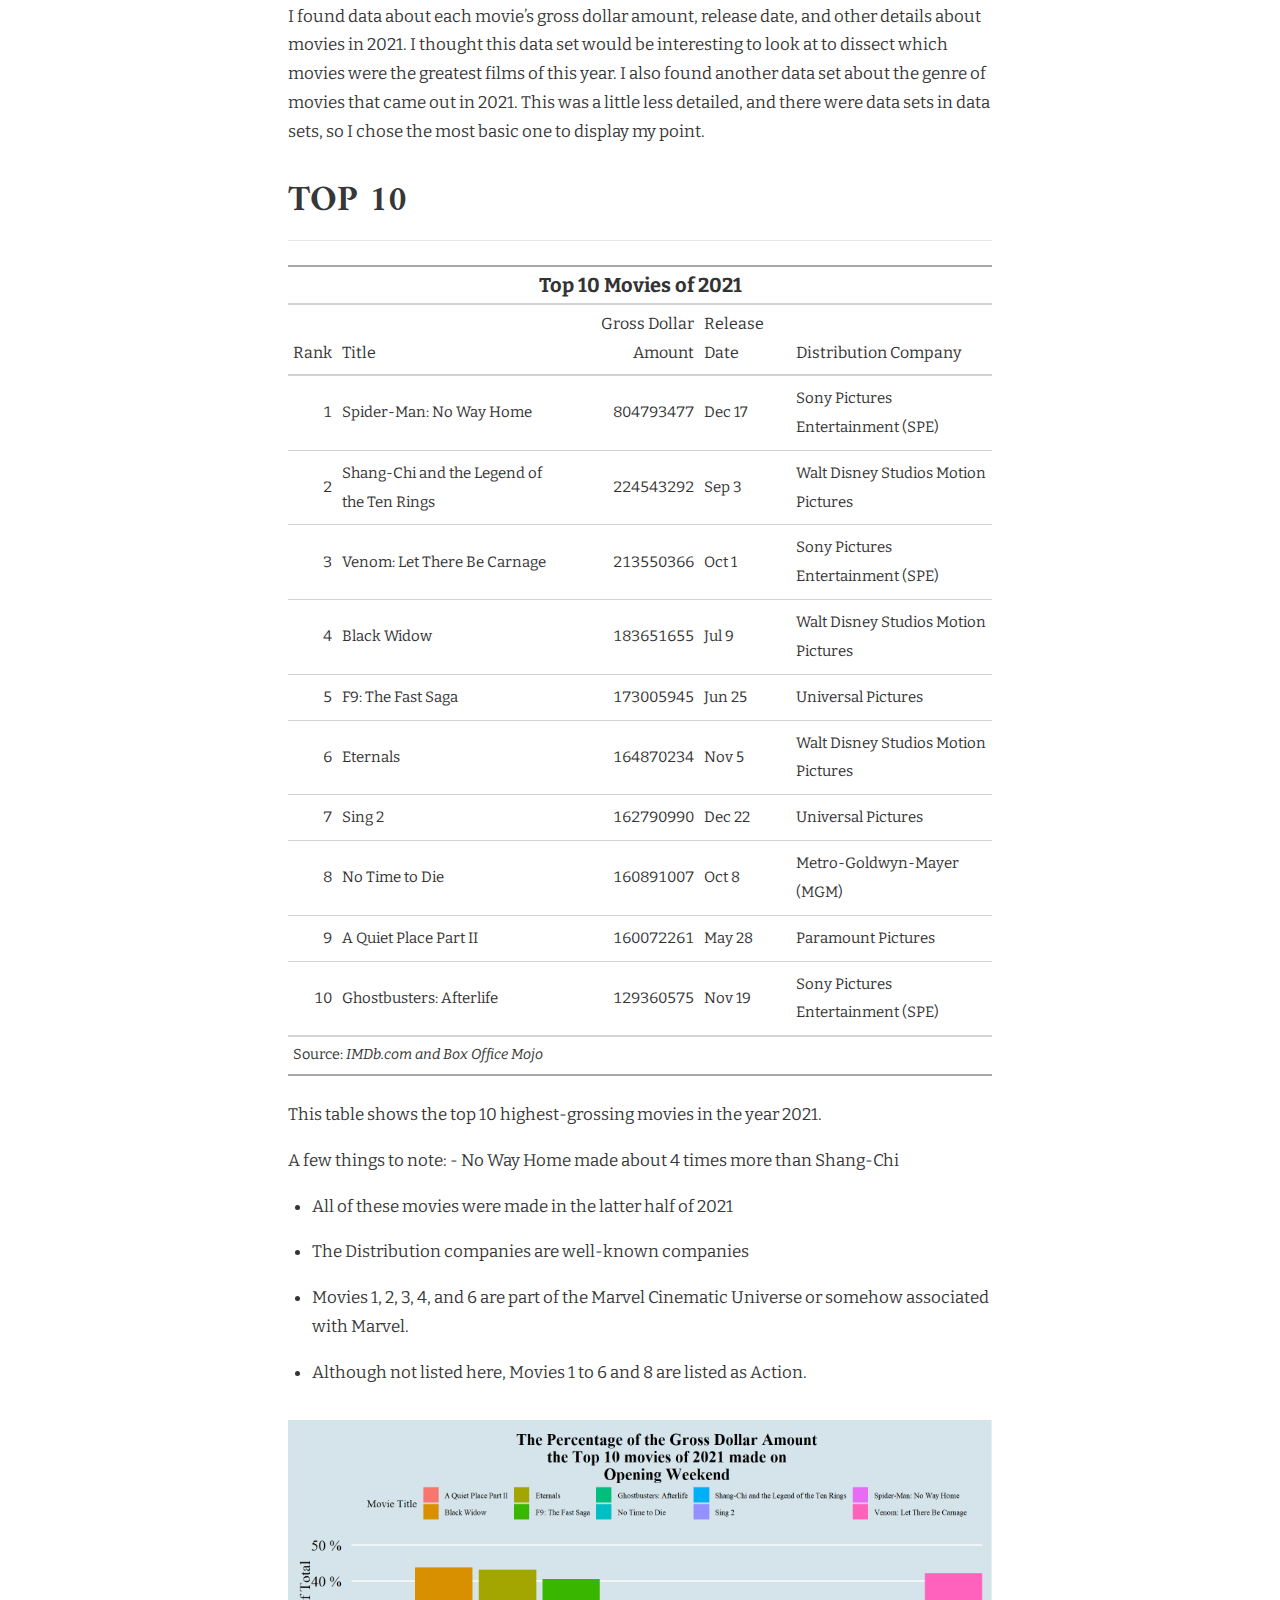
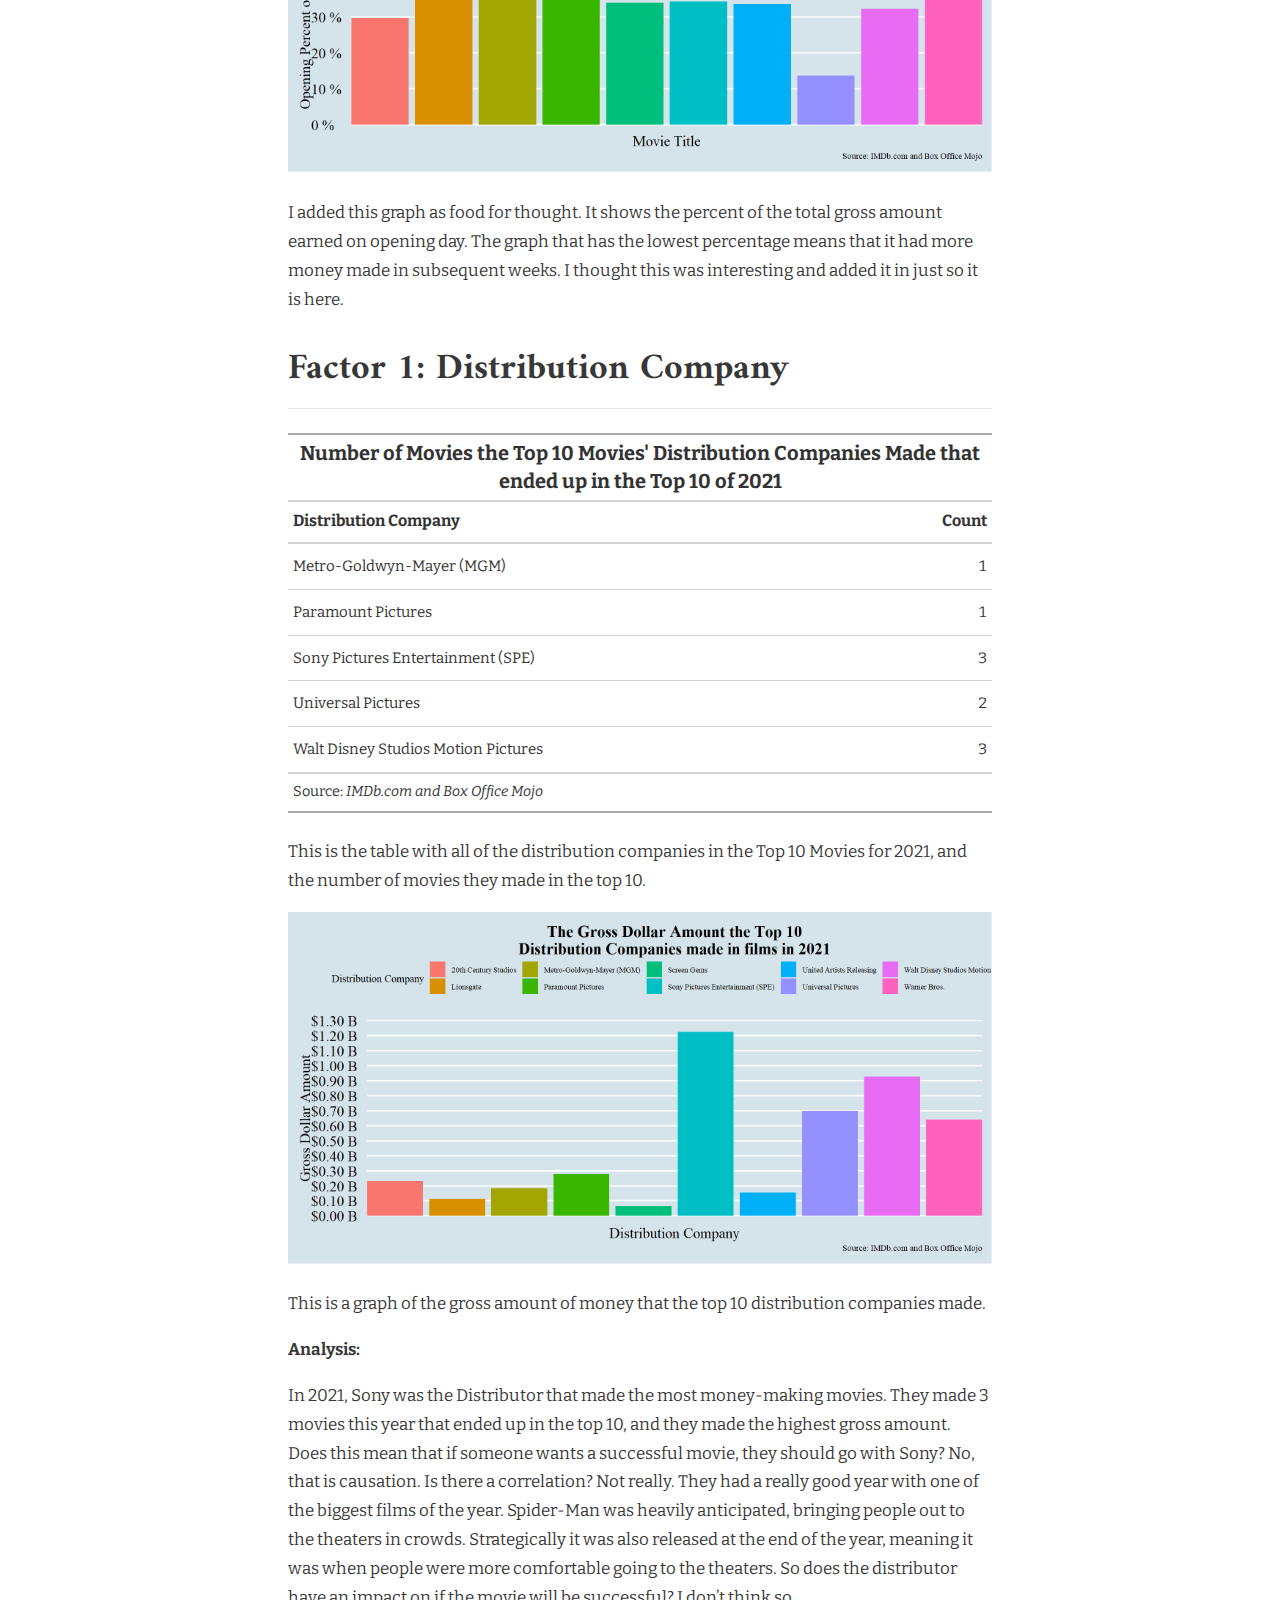
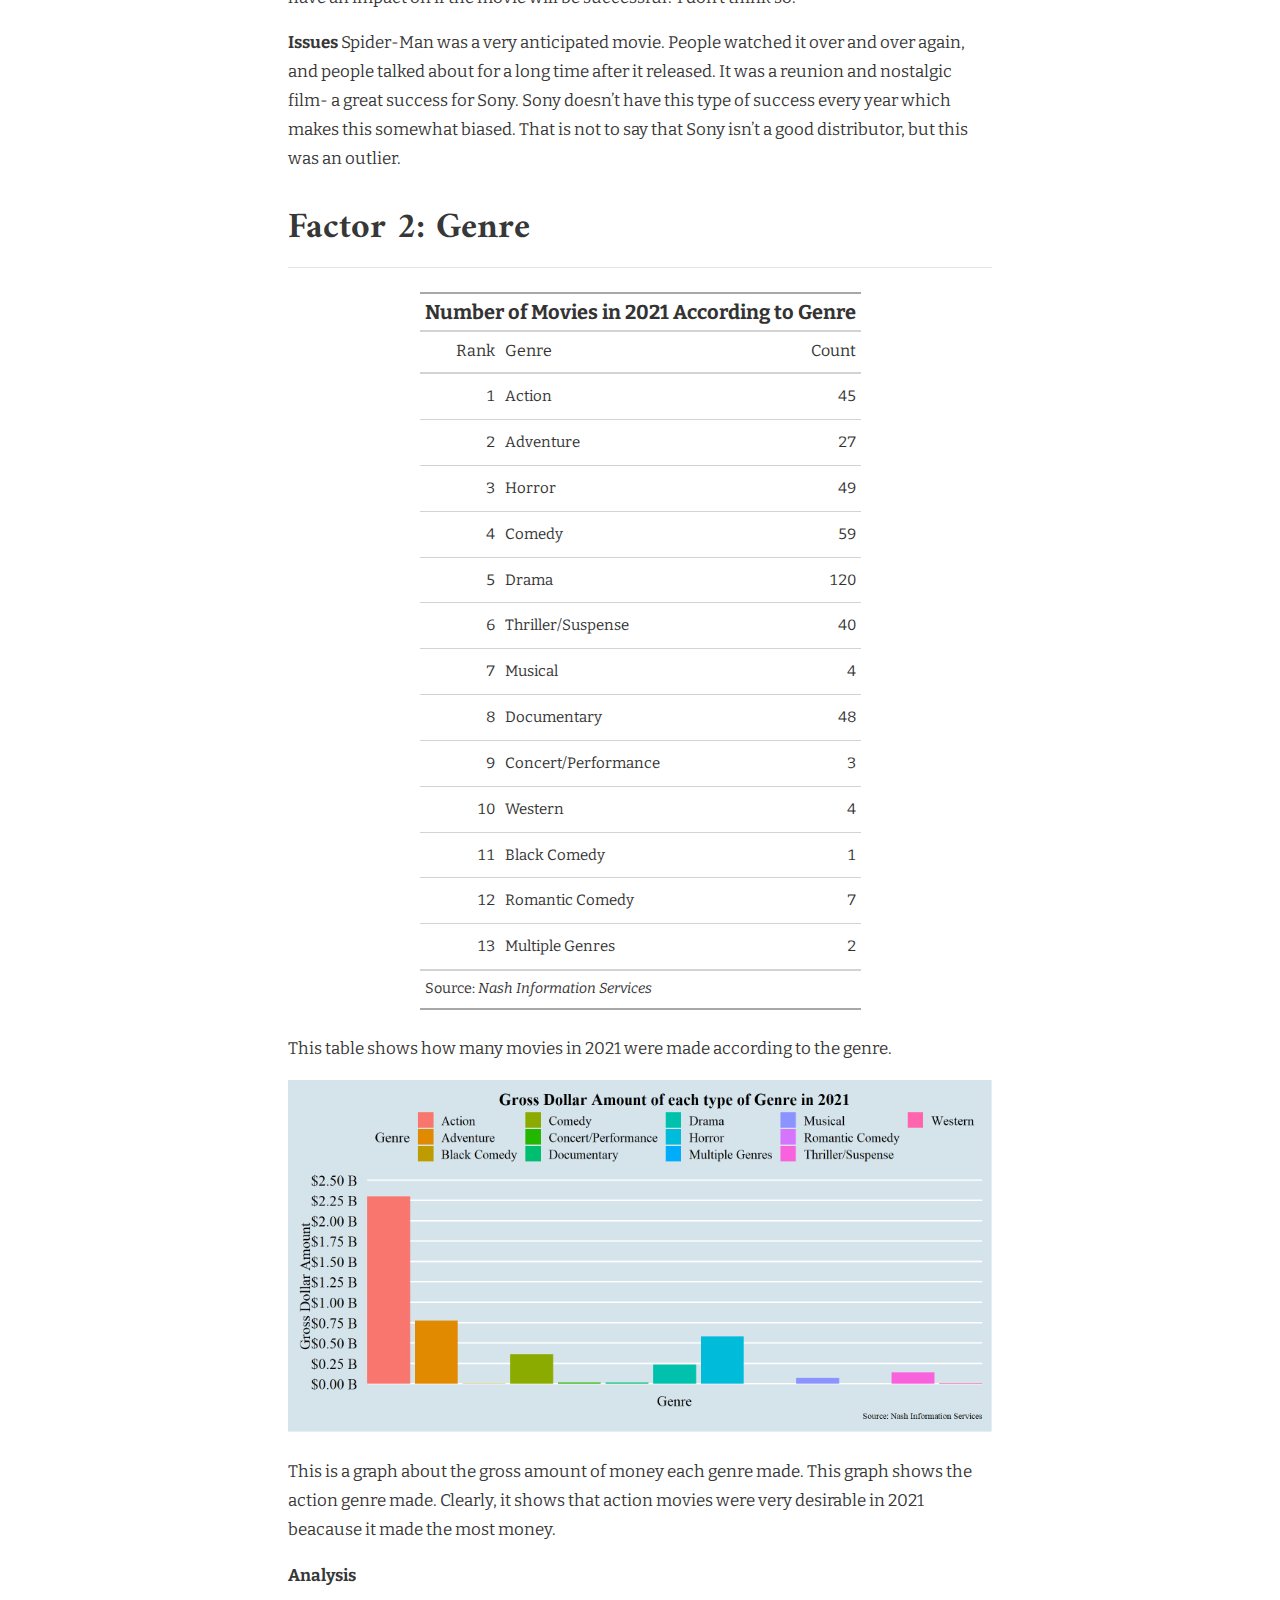
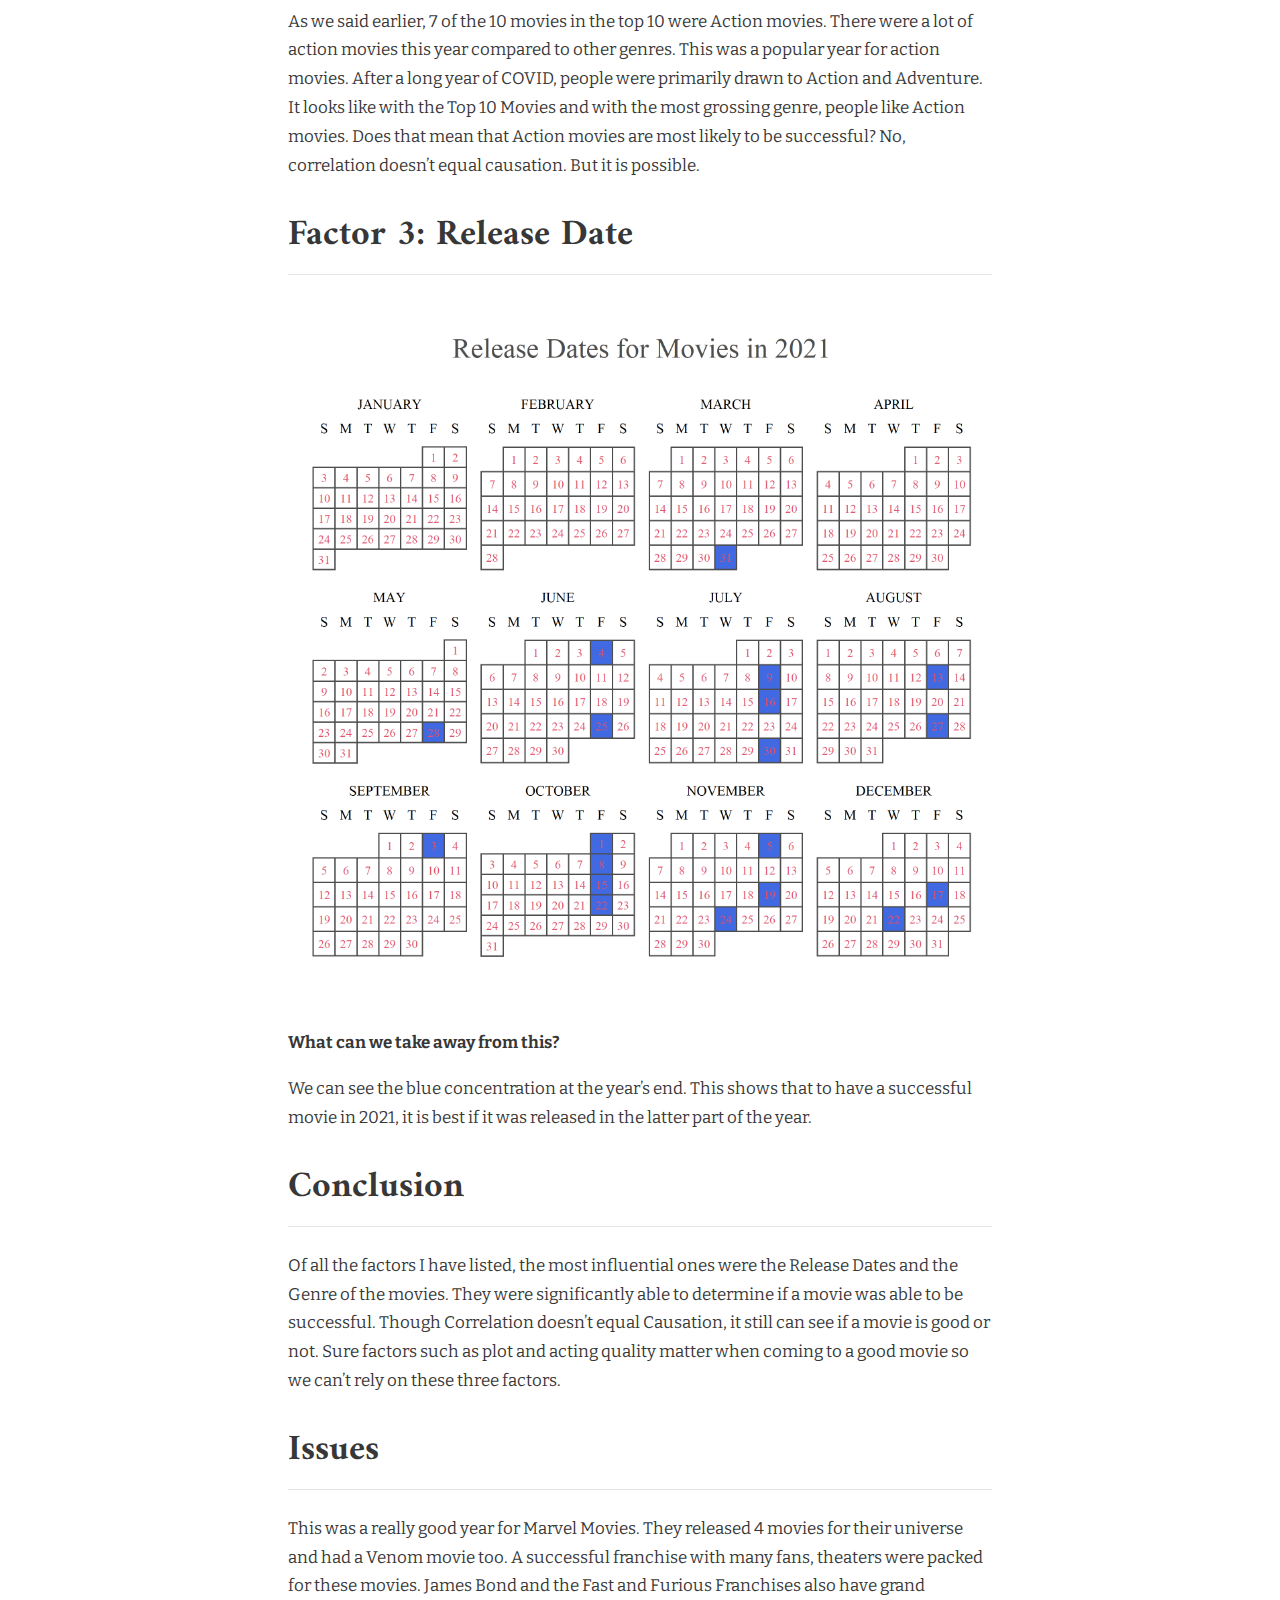
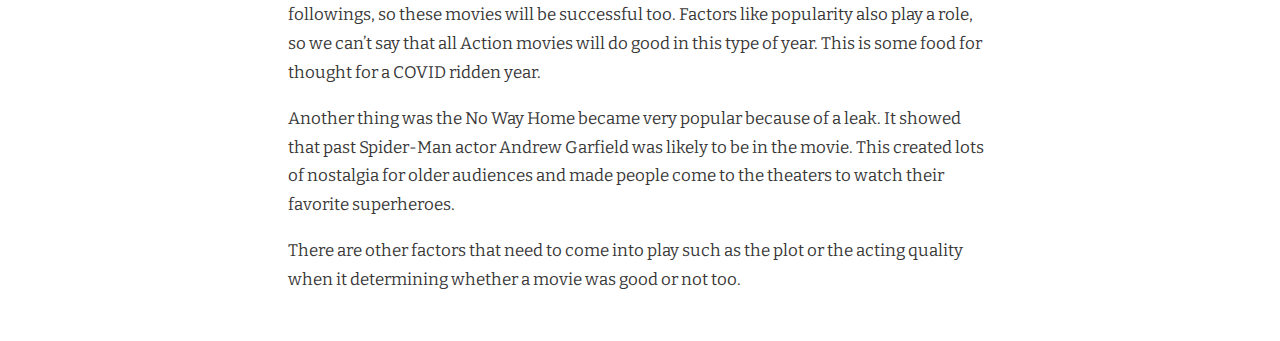
==== commit ae0bd278: "version 3, my edits" ====
--- a/docs/index.html
+++ b/docs/index.html
@@ -2482,12 +2482,12 @@
 point.</p>
 <h2 id="top-10">TOP 10</h2>
 <div class="layout-chunk" data-layout="l-body">
-<div id="uihryexziq" style="overflow-x:auto;overflow-y:auto;width:auto;height:auto;">
+<div id="affahqeqsx" style="overflow-x:auto;overflow-y:auto;width:auto;height:auto;">
 <style>html {
   font-family: -apple-system, BlinkMacSystemFont, 'Segoe UI', Roboto, Oxygen, Ubuntu, Cantarell, 'Helvetica Neue', 'Fira Sans', 'Droid Sans', Arial, sans-serif;
 }
 
-#uihryexziq .gt_table {
+#affahqeqsx .gt_table {
   display: table;
   border-collapse: collapse;
   margin-left: auto;
@@ -2512,7 +2512,7 @@
   border-left-color: #D3D3D3;
 }
 
-#uihryexziq .gt_heading {
+#affahqeqsx .gt_heading {
   background-color: #FFFFFF;
   text-align: center;
   border-bottom-color: #FFFFFF;
@@ -2524,7 +2524,7 @@
   border-right-color: #D3D3D3;
 }
 
-#uihryexziq .gt_title {
+#affahqeqsx .gt_title {
   color: #333333;
   font-size: 125%;
   font-weight: initial;
@@ -2536,7 +2536,7 @@
   border-bottom-width: 0;
 }
 
-#uihryexziq .gt_subtitle {
+#affahqeqsx .gt_subtitle {
   color: #333333;
   font-size: 85%;
   font-weight: initial;
@@ -2548,13 +2548,13 @@
   border-top-width: 0;
 }
 
-#uihryexziq .gt_bottom_border {
+#affahqeqsx .gt_bottom_border {
   border-bottom-style: solid;
   border-bottom-width: 2px;
   border-bottom-color: #D3D3D3;
 }
 
-#uihryexziq .gt_col_headings {
+#affahqeqsx .gt_col_headings {
   border-top-style: solid;
   border-top-width: 2px;
   border-top-color: #D3D3D3;
@@ -2569,7 +2569,7 @@
   border-right-color: #D3D3D3;
 }
 
-#uihryexziq .gt_col_heading {
+#affahqeqsx .gt_col_heading {
   color: #333333;
   background-color: #FFFFFF;
   font-size: 100%;
@@ -2589,7 +2589,7 @@
   overflow-x: hidden;
 }
 
-#uihryexziq .gt_column_spanner_outer {
+#affahqeqsx .gt_column_spanner_outer {
   color: #333333;
   background-color: #FFFFFF;
   font-size: 100%;
@@ -2601,15 +2601,15 @@
   padding-right: 4px;
 }
 
-#uihryexziq .gt_column_spanner_outer:first-child {
+#affahqeqsx .gt_column_spanner_outer:first-child {
   padding-left: 0;
 }
 
-#uihryexziq .gt_column_spanner_outer:last-child {
+#affahqeqsx .gt_column_spanner_outer:last-child {
   padding-right: 0;
 }
 
-#uihryexziq .gt_column_spanner {
+#affahqeqsx .gt_column_spanner {
   border-bottom-style: solid;
   border-bottom-width: 2px;
   border-bottom-color: #D3D3D3;
@@ -2621,7 +2621,7 @@
   width: 100%;
 }
 
-#uihryexziq .gt_group_heading {
+#affahqeqsx .gt_group_heading {
   padding-top: 8px;
   padding-bottom: 8px;
   padding-left: 5px;
@@ -2646,7 +2646,7 @@
   vertical-align: middle;
 }
 
-#uihryexziq .gt_empty_group_heading {
+#affahqeqsx .gt_empty_group_heading {
   padding: 0.5px;
   color: #333333;
   background-color: #FFFFFF;
@@ -2661,15 +2661,15 @@
   vertical-align: middle;
 }
 
-#uihryexziq .gt_from_md > :first-child {
+#affahqeqsx .gt_from_md > :first-child {
   margin-top: 0;
 }
 
-#uihryexziq .gt_from_md > :last-child {
+#affahqeqsx .gt_from_md > :last-child {
   margin-bottom: 0;
 }
 
-#uihryexziq .gt_row {
+#affahqeqsx .gt_row {
   padding-top: 8px;
   padding-bottom: 8px;
   padding-left: 5px;
@@ -2688,7 +2688,7 @@
   overflow-x: hidden;
 }
 
-#uihryexziq .gt_stub {
+#affahqeqsx .gt_stub {
   color: #333333;
   background-color: #FFFFFF;
   font-size: 100%;
@@ -2701,7 +2701,7 @@
   padding-right: 5px;
 }
 
-#uihryexziq .gt_stub_row_group {
+#affahqeqsx .gt_stub_row_group {
   color: #333333;
   background-color: #FFFFFF;
   font-size: 100%;
@@ -2715,11 +2715,11 @@
   vertical-align: top;
 }
 
-#uihryexziq .gt_row_group_first td {
+#affahqeqsx .gt_row_group_first td {
   border-top-width: 2px;
 }
 
-#uihryexziq .gt_summary_row {
+#affahqeqsx .gt_summary_row {
   color: #333333;
   background-color: #FFFFFF;
   text-transform: inherit;
@@ -2729,16 +2729,16 @@
   padding-right: 5px;
 }
 
-#uihryexziq .gt_first_summary_row {
+#affahqeqsx .gt_first_summary_row {
   border-top-style: solid;
   border-top-color: #D3D3D3;
 }
 
-#uihryexziq .gt_first_summary_row.thick {
+#affahqeqsx .gt_first_summary_row.thick {
   border-top-width: 2px;
 }
 
-#uihryexziq .gt_last_summary_row {
+#affahqeqsx .gt_last_summary_row {
   padding-top: 8px;
   padding-bottom: 8px;
   padding-left: 5px;
@@ -2748,7 +2748,7 @@
   border-bottom-color: #D3D3D3;
 }
 
-#uihryexziq .gt_grand_summary_row {
+#affahqeqsx .gt_grand_summary_row {
   color: #333333;
   background-color: #FFFFFF;
   text-transform: inherit;
@@ -2758,7 +2758,7 @@
   padding-right: 5px;
 }
 
-#uihryexziq .gt_first_grand_summary_row {
+#affahqeqsx .gt_first_grand_summary_row {
   padding-top: 8px;
   padding-bottom: 8px;
   padding-left: 5px;
@@ -2768,11 +2768,11 @@
   border-top-color: #D3D3D3;
 }
 
-#uihryexziq .gt_striped {
+#affahqeqsx .gt_striped {
   background-color: rgba(128, 128, 128, 0.05);
 }
 
-#uihryexziq .gt_table_body {
+#affahqeqsx .gt_table_body {
   border-top-style: solid;
   border-top-width: 2px;
   border-top-color: #D3D3D3;
@@ -2781,7 +2781,7 @@
   border-bottom-color: #D3D3D3;
 }
 
-#uihryexziq .gt_footnotes {
+#affahqeqsx .gt_footnotes {
   color: #333333;
   background-color: #FFFFFF;
   border-bottom-style: none;
@@ -2795,7 +2795,7 @@
   border-right-color: #D3D3D3;
 }
 
-#uihryexziq .gt_footnote {
+#affahqeqsx .gt_footnote {
   margin: 0px;
   font-size: 90%;
   padding-left: 4px;
@@ -2804,7 +2804,7 @@
   padding-right: 5px;
 }
 
-#uihryexziq .gt_sourcenotes {
+#affahqeqsx .gt_sourcenotes {
   color: #333333;
   background-color: #FFFFFF;
   border-bottom-style: none;
@@ -2818,7 +2818,7 @@
   border-right-color: #D3D3D3;
 }
 
-#uihryexziq .gt_sourcenote {
+#affahqeqsx .gt_sourcenote {
   font-size: 90%;
   padding-top: 4px;
   padding-bottom: 4px;
@@ -2826,36 +2826,36 @@
   padding-right: 5px;
 }
 
-#uihryexziq .gt_left {
+#affahqeqsx .gt_left {
   text-align: left;
 }
 
-#uihryexziq .gt_center {
+#affahqeqsx .gt_center {
   text-align: center;
 }
 
-#uihryexziq .gt_right {
+#affahqeqsx .gt_right {
   text-align: right;
   font-variant-numeric: tabular-nums;
 }
 
-#uihryexziq .gt_font_normal {
+#affahqeqsx .gt_font_normal {
   font-weight: normal;
 }
 
-#uihryexziq .gt_font_bold {
+#affahqeqsx .gt_font_bold {
   font-weight: bold;
 }
 
-#uihryexziq .gt_font_italic {
+#affahqeqsx .gt_font_italic {
   font-style: italic;
 }
 
-#uihryexziq .gt_super {
+#affahqeqsx .gt_super {
   font-size: 65%;
 }
 
-#uihryexziq .gt_two_val_uncert {
+#affahqeqsx .gt_two_val_uncert {
   display: inline-block;
   line-height: 1em;
   text-align: right;
@@ -2864,31 +2864,31 @@
   margin-left: 0.1em;
 }
 
-#uihryexziq .gt_footnote_marks {
+#affahqeqsx .gt_footnote_marks {
   font-style: italic;
   font-weight: normal;
   font-size: 75%;
   vertical-align: 0.4em;
 }
 
-#uihryexziq .gt_asterisk {
+#affahqeqsx .gt_asterisk {
   font-size: 100%;
   vertical-align: 0;
 }
 
-#uihryexziq .gt_slash_mark {
+#affahqeqsx .gt_slash_mark {
   font-size: 0.7em;
   line-height: 0.7em;
   vertical-align: 0.15em;
 }
 
-#uihryexziq .gt_fraction_numerator {
+#affahqeqsx .gt_fraction_numerator {
   font-size: 0.6em;
   line-height: 0.6em;
   vertical-align: 0.45em;
 }
 
-#uihryexziq .gt_fraction_denominator {
+#affahqeqsx .gt_fraction_denominator {
   font-size: 0.6em;
   line-height: 0.6em;
   vertical-align: -0.05em;
@@ -2993,12 +2993,12 @@
 <h2 id="factor-1-distribution-company">Factor 1: Distribution
 Company</h2>
 <div class="layout-chunk" data-layout="l-body">
-<div id="nuyeyuazky" style="overflow-x:auto;overflow-y:auto;width:auto;height:auto;">
+<div id="cnrjihbpkx" style="overflow-x:auto;overflow-y:auto;width:auto;height:auto;">
 <style>html {
   font-family: -apple-system, BlinkMacSystemFont, 'Segoe UI', Roboto, Oxygen, Ubuntu, Cantarell, 'Helvetica Neue', 'Fira Sans', 'Droid Sans', Arial, sans-serif;
 }
 
-#nuyeyuazky .gt_table {
+#cnrjihbpkx .gt_table {
   display: table;
   border-collapse: collapse;
   margin-left: auto;
@@ -3023,7 +3023,7 @@
   border-left-color: #D3D3D3;
 }
 
-#nuyeyuazky .gt_heading {
+#cnrjihbpkx .gt_heading {
   background-color: #FFFFFF;
   text-align: center;
   border-bottom-color: #FFFFFF;
@@ -3035,7 +3035,7 @@
   border-right-color: #D3D3D3;
 }
 
-#nuyeyuazky .gt_title {
+#cnrjihbpkx .gt_title {
   color: #333333;
   font-size: 125%;
   font-weight: initial;
@@ -3047,7 +3047,7 @@
   border-bottom-width: 0;
 }
 
-#nuyeyuazky .gt_subtitle {
+#cnrjihbpkx .gt_subtitle {
   color: #333333;
   font-size: 85%;
   font-weight: initial;
@@ -3059,13 +3059,13 @@
   border-top-width: 0;
 }
 
-#nuyeyuazky .gt_bottom_border {
+#cnrjihbpkx .gt_bottom_border {
   border-bottom-style: solid;
   border-bottom-width: 2px;
   border-bottom-color: #D3D3D3;
 }
 
-#nuyeyuazky .gt_col_headings {
+#cnrjihbpkx .gt_col_headings {
   border-top-style: solid;
   border-top-width: 2px;
   border-top-color: #D3D3D3;
@@ -3080,7 +3080,7 @@
   border-right-color: #D3D3D3;
 }
 
-#nuyeyuazky .gt_col_heading {
+#cnrjihbpkx .gt_col_heading {
   color: #333333;
   background-color: #FFFFFF;
   font-size: 100%;
@@ -3100,7 +3100,7 @@
   overflow-x: hidden;
 }
 
-#nuyeyuazky .gt_column_spanner_outer {
+#cnrjihbpkx .gt_column_spanner_outer {
   color: #333333;
   background-color: #FFFFFF;
   font-size: 100%;
@@ -3112,15 +3112,15 @@
   padding-right: 4px;
 }
 
-#nuyeyuazky .gt_column_spanner_outer:first-child {
+#cnrjihbpkx .gt_column_spanner_outer:first-child {
   padding-left: 0;
 }
 
-#nuyeyuazky .gt_column_spanner_outer:last-child {
+#cnrjihbpkx .gt_column_spanner_outer:last-child {
   padding-right: 0;
 }
 
-#nuyeyuazky .gt_column_spanner {
+#cnrjihbpkx .gt_column_spanner {
   border-bottom-style: solid;
   border-bottom-width: 2px;
   border-bottom-color: #D3D3D3;
@@ -3132,7 +3132,7 @@
   width: 100%;
 }
 
-#nuyeyuazky .gt_group_heading {
+#cnrjihbpkx .gt_group_heading {
   padding-top: 8px;
   padding-bottom: 8px;
   padding-left: 5px;
@@ -3157,7 +3157,7 @@
   vertical-align: middle;
 }
 
-#nuyeyuazky .gt_empty_group_heading {
+#cnrjihbpkx .gt_empty_group_heading {
   padding: 0.5px;
   color: #333333;
   background-color: #FFFFFF;
@@ -3172,15 +3172,15 @@
   vertical-align: middle;
 }
 
-#nuyeyuazky .gt_from_md > :first-child {
+#cnrjihbpkx .gt_from_md > :first-child {
   margin-top: 0;
 }
 
-#nuyeyuazky .gt_from_md > :last-child {
+#cnrjihbpkx .gt_from_md > :last-child {
   margin-bottom: 0;
 }
 
-#nuyeyuazky .gt_row {
+#cnrjihbpkx .gt_row {
   padding-top: 8px;
   padding-bottom: 8px;
   padding-left: 5px;
@@ -3199,7 +3199,7 @@
   overflow-x: hidden;
 }
 
-#nuyeyuazky .gt_stub {
+#cnrjihbpkx .gt_stub {
   color: #333333;
   background-color: #FFFFFF;
   font-size: 100%;
@@ -3212,7 +3212,7 @@
   padding-right: 5px;
 }
 
-#nuyeyuazky .gt_stub_row_group {
+#cnrjihbpkx .gt_stub_row_group {
   color: #333333;
   background-color: #FFFFFF;
   font-size: 100%;
@@ -3226,11 +3226,11 @@
   vertical-align: top;
 }
 
-#nuyeyuazky .gt_row_group_first td {
+#cnrjihbpkx .gt_row_group_first td {
   border-top-width: 2px;
 }
 
-#nuyeyuazky .gt_summary_row {
+#cnrjihbpkx .gt_summary_row {
   color: #333333;
   background-color: #FFFFFF;
   text-transform: inherit;
@@ -3240,16 +3240,16 @@
   padding-right: 5px;
 }
 
-#nuyeyuazky .gt_first_summary_row {
+#cnrjihbpkx .gt_first_summary_row {
   border-top-style: solid;
   border-top-color: #D3D3D3;
 }
 
-#nuyeyuazky .gt_first_summary_row.thick {
+#cnrjihbpkx .gt_first_summary_row.thick {
   border-top-width: 2px;
 }
 
-#nuyeyuazky .gt_last_summary_row {
+#cnrjihbpkx .gt_last_summary_row {
   padding-top: 8px;
   padding-bottom: 8px;
   padding-left: 5px;
@@ -3259,7 +3259,7 @@
   border-bottom-color: #D3D3D3;
 }
 
-#nuyeyuazky .gt_grand_summary_row {
+#cnrjihbpkx .gt_grand_summary_row {
   color: #333333;
   background-color: #FFFFFF;
   text-transform: inherit;
@@ -3269,7 +3269,7 @@
   padding-right: 5px;
 }
 
-#nuyeyuazky .gt_first_grand_summary_row {
+#cnrjihbpkx .gt_first_grand_summary_row {
   padding-top: 8px;
   padding-bottom: 8px;
   padding-left: 5px;
@@ -3279,11 +3279,11 @@
   border-top-color: #D3D3D3;
 }
 
-#nuyeyuazky .gt_striped {
+#cnrjihbpkx .gt_striped {
   background-color: rgba(128, 128, 128, 0.05);
 }
 
-#nuyeyuazky .gt_table_body {
+#cnrjihbpkx .gt_table_body {
   border-top-style: solid;
   border-top-width: 2px;
   border-top-color: #D3D3D3;
@@ -3292,7 +3292,7 @@
   border-bottom-color: #D3D3D3;
 }
 
-#nuyeyuazky .gt_footnotes {
+#cnrjihbpkx .gt_footnotes {
   color: #333333;
   background-color: #FFFFFF;
   border-bottom-style: none;
@@ -3306,7 +3306,7 @@
   border-right-color: #D3D3D3;
 }
 
-#nuyeyuazky .gt_footnote {
+#cnrjihbpkx .gt_footnote {
   margin: 0px;
   font-size: 90%;
   padding-left: 4px;
@@ -3315,7 +3315,7 @@
   padding-right: 5px;
 }
 
-#nuyeyuazky .gt_sourcenotes {
+#cnrjihbpkx .gt_sourcenotes {
   color: #333333;
   background-color: #FFFFFF;
   border-bottom-style: none;
@@ -3329,7 +3329,7 @@
   border-right-color: #D3D3D3;
 }
 
-#nuyeyuazky .gt_sourcenote {
+#cnrjihbpkx .gt_sourcenote {
   font-size: 90%;
   padding-top: 4px;
   padding-bottom: 4px;
@@ -3337,36 +3337,36 @@
   padding-right: 5px;
 }
 
-#nuyeyuazky .gt_left {
+#cnrjihbpkx .gt_left {
   text-align: left;
 }
 
-#nuyeyuazky .gt_center {
+#cnrjihbpkx .gt_center {
   text-align: center;
 }
 
-#nuyeyuazky .gt_right {
+#cnrjihbpkx .gt_right {
   text-align: right;
   font-variant-numeric: tabular-nums;
 }
 
-#nuyeyuazky .gt_font_normal {
+#cnrjihbpkx .gt_font_normal {
   font-weight: normal;
 }
 
-#nuyeyuazky .gt_font_bold {
+#cnrjihbpkx .gt_font_bold {
   font-weight: bold;
 }
 
-#nuyeyuazky .gt_font_italic {
+#cnrjihbpkx .gt_font_italic {
   font-style: italic;
 }
 
-#nuyeyuazky .gt_super {
+#cnrjihbpkx .gt_super {
   font-size: 65%;
 }
 
-#nuyeyuazky .gt_two_val_uncert {
+#cnrjihbpkx .gt_two_val_uncert {
   display: inline-block;
   line-height: 1em;
   text-align: right;
@@ -3375,31 +3375,31 @@
   margin-left: 0.1em;
 }
 
-#nuyeyuazky .gt_footnote_marks {
+#cnrjihbpkx .gt_footnote_marks {
   font-style: italic;
   font-weight: normal;
   font-size: 75%;
   vertical-align: 0.4em;
 }
 
-#nuyeyuazky .gt_asterisk {
+#cnrjihbpkx .gt_asterisk {
   font-size: 100%;
   vertical-align: 0;
 }
 
-#nuyeyuazky .gt_slash_mark {
+#cnrjihbpkx .gt_slash_mark {
   font-size: 0.7em;
   line-height: 0.7em;
   vertical-align: 0.15em;
 }
 
-#nuyeyuazky .gt_fraction_numerator {
+#cnrjihbpkx .gt_fraction_numerator {
   font-size: 0.6em;
   line-height: 0.6em;
   vertical-align: 0.45em;
 }
 
-#nuyeyuazky .gt_fraction_denominator {
+#cnrjihbpkx .gt_fraction_denominator {
   font-size: 0.6em;
   line-height: 0.6em;
   vertical-align: -0.05em;
@@ -3466,12 +3466,12 @@
 isn’t a good distributor, but this was an outlier.</p>
 <h2 id="factor-2-genre">Factor 2: Genre</h2>
 <div class="layout-chunk" data-layout="l-body">
-<div id="yxejwigpul" style="overflow-x:auto;overflow-y:auto;width:auto;height:auto;">
+<div id="mlfpdrgerm" style="overflow-x:auto;overflow-y:auto;width:auto;height:auto;">
 <style>html {
   font-family: -apple-system, BlinkMacSystemFont, 'Segoe UI', Roboto, Oxygen, Ubuntu, Cantarell, 'Helvetica Neue', 'Fira Sans', 'Droid Sans', Arial, sans-serif;
 }
 
-#yxejwigpul .gt_table {
+#mlfpdrgerm .gt_table {
   display: table;
   border-collapse: collapse;
   margin-left: auto;
@@ -3496,7 +3496,7 @@
   border-left-color: #D3D3D3;
 }
 
-#yxejwigpul .gt_heading {
+#mlfpdrgerm .gt_heading {
   background-color: #FFFFFF;
   text-align: center;
   border-bottom-color: #FFFFFF;
@@ -3508,7 +3508,7 @@
   border-right-color: #D3D3D3;
 }
 
-#yxejwigpul .gt_title {
+#mlfpdrgerm .gt_title {
   color: #333333;
   font-size: 125%;
   font-weight: initial;
@@ -3520,7 +3520,7 @@
   border-bottom-width: 0;
 }
 
-#yxejwigpul .gt_subtitle {
+#mlfpdrgerm .gt_subtitle {
   color: #333333;
   font-size: 85%;
   font-weight: initial;
@@ -3532,13 +3532,13 @@
   border-top-width: 0;
 }
 
-#yxejwigpul .gt_bottom_border {
+#mlfpdrgerm .gt_bottom_border {
   border-bottom-style: solid;
   border-bottom-width: 2px;
   border-bottom-color: #D3D3D3;
 }
 
-#yxejwigpul .gt_col_headings {
+#mlfpdrgerm .gt_col_headings {
   border-top-style: solid;
   border-top-width: 2px;
   border-top-color: #D3D3D3;
@@ -3553,7 +3553,7 @@
   border-right-color: #D3D3D3;
 }
 
-#yxejwigpul .gt_col_heading {
+#mlfpdrgerm .gt_col_heading {
   color: #333333;
   background-color: #FFFFFF;
   font-size: 100%;
@@ -3573,7 +3573,7 @@
   overflow-x: hidden;
 }
 
-#yxejwigpul .gt_column_spanner_outer {
+#mlfpdrgerm .gt_column_spanner_outer {
   color: #333333;
   background-color: #FFFFFF;
   font-size: 100%;
@@ -3585,15 +3585,15 @@
   padding-right: 4px;
 }
 
-#yxejwigpul .gt_column_spanner_outer:first-child {
+#mlfpdrgerm .gt_column_spanner_outer:first-child {
   padding-left: 0;
 }
 
-#yxejwigpul .gt_column_spanner_outer:last-child {
+#mlfpdrgerm .gt_column_spanner_outer:last-child {
   padding-right: 0;
 }
 
-#yxejwigpul .gt_column_spanner {
+#mlfpdrgerm .gt_column_spanner {
   border-bottom-style: solid;
   border-bottom-width: 2px;
   border-bottom-color: #D3D3D3;
@@ -3605,7 +3605,7 @@
   width: 100%;
 }
 
-#yxejwigpul .gt_group_heading {
+#mlfpdrgerm .gt_group_heading {
   padding-top: 8px;
   padding-bottom: 8px;
   padding-left: 5px;
@@ -3630,7 +3630,7 @@
   vertical-align: middle;
 }
 
-#yxejwigpul .gt_empty_group_heading {
+#mlfpdrgerm .gt_empty_group_heading {
   padding: 0.5px;
   color: #333333;
   background-color: #FFFFFF;
@@ -3645,15 +3645,15 @@
   vertical-align: middle;
 }
 
-#yxejwigpul .gt_from_md > :first-child {
+#mlfpdrgerm .gt_from_md > :first-child {
   margin-top: 0;
 }
 
-#yxejwigpul .gt_from_md > :last-child {
+#mlfpdrgerm .gt_from_md > :last-child {
   margin-bottom: 0;
 }
 
-#yxejwigpul .gt_row {
+#mlfpdrgerm .gt_row {
   padding-top: 8px;
   padding-bottom: 8px;
   padding-left: 5px;
@@ -3672,7 +3672,7 @@
   overflow-x: hidden;
 }
 
-#yxejwigpul .gt_stub {
+#mlfpdrgerm .gt_stub {
   color: #333333;
   background-color: #FFFFFF;
   font-size: 100%;
@@ -3685,7 +3685,7 @@
   padding-right: 5px;
 }
 
-#yxejwigpul .gt_stub_row_group {
+#mlfpdrgerm .gt_stub_row_group {
   color: #333333;
   background-color: #FFFFFF;
   font-size: 100%;
@@ -3699,11 +3699,11 @@
   vertical-align: top;
 }
 
-#yxejwigpul .gt_row_group_first td {
+#mlfpdrgerm .gt_row_group_first td {
   border-top-width: 2px;
 }
 
-#yxejwigpul .gt_summary_row {
+#mlfpdrgerm .gt_summary_row {
   color: #333333;
   background-color: #FFFFFF;
   text-transform: inherit;
@@ -3713,16 +3713,16 @@
   padding-right: 5px;
 }
 
-#yxejwigpul .gt_first_summary_row {
+#mlfpdrgerm .gt_first_summary_row {
   border-top-style: solid;
   border-top-color: #D3D3D3;
 }
 
-#yxejwigpul .gt_first_summary_row.thick {
+#mlfpdrgerm .gt_first_summary_row.thick {
   border-top-width: 2px;
 }
 
-#yxejwigpul .gt_last_summary_row {
+#mlfpdrgerm .gt_last_summary_row {
   padding-top: 8px;
   padding-bottom: 8px;
   padding-left: 5px;
@@ -3732,7 +3732,7 @@
   border-bottom-color: #D3D3D3;
 }
 
-#yxejwigpul .gt_grand_summary_row {
+#mlfpdrgerm .gt_grand_summary_row {
   color: #333333;
   background-color: #FFFFFF;
   text-transform: inherit;
@@ -3742,7 +3742,7 @@
   padding-right: 5px;
 }
 
-#yxejwigpul .gt_first_grand_summary_row {
+#mlfpdrgerm .gt_first_grand_summary_row {
   padding-top: 8px;
   padding-bottom: 8px;
   padding-left: 5px;
@@ -3752,11 +3752,11 @@
   border-top-color: #D3D3D3;
 }
 
-#yxejwigpul .gt_striped {
+#mlfpdrgerm .gt_striped {
   background-color: rgba(128, 128, 128, 0.05);
 }
 
-#yxejwigpul .gt_table_body {
+#mlfpdrgerm .gt_table_body {
   border-top-style: solid;
   border-top-width: 2px;
   border-top-color: #D3D3D3;
@@ -3765,7 +3765,7 @@
   border-bottom-color: #D3D3D3;
 }
 
-#yxejwigpul .gt_footnotes {
+#mlfpdrgerm .gt_footnotes {
   color: #333333;
   background-color: #FFFFFF;
   border-bottom-style: none;
@@ -3779,7 +3779,7 @@
   border-right-color: #D3D3D3;
 }
 
-#yxejwigpul .gt_footnote {
+#mlfpdrgerm .gt_footnote {
   margin: 0px;
   font-size: 90%;
   padding-left: 4px;
@@ -3788,7 +3788,7 @@
   padding-right: 5px;
 }
 
-#yxejwigpul .gt_sourcenotes {
+#mlfpdrgerm .gt_sourcenotes {
   color: #333333;
   background-color: #FFFFFF;
   border-bottom-style: none;
@@ -3802,7 +3802,7 @@
   border-right-color: #D3D3D3;
 }
 
-#yxejwigpul .gt_sourcenote {
+#mlfpdrgerm .gt_sourcenote {
   font-size: 90%;
   padding-top: 4px;
   padding-bottom: 4px;
@@ -3810,36 +3810,36 @@
   padding-right: 5px;
 }
 
-#yxejwigpul .gt_left {
+#mlfpdrgerm .gt_left {
   text-align: left;
 }
 
-#yxejwigpul .gt_center {
+#mlfpdrgerm .gt_center {
   text-align: center;
 }
 
-#yxejwigpul .gt_right {
+#mlfpdrgerm .gt_right {
   text-align: right;
   font-variant-numeric: tabular-nums;
 }
 
-#yxejwigpul .gt_font_normal {
+#mlfpdrgerm .gt_font_normal {
   font-weight: normal;
 }
 
-#yxejwigpul .gt_font_bold {
+#mlfpdrgerm .gt_font_bold {
   font-weight: bold;
 }
 
-#yxejwigpul .gt_font_italic {
+#mlfpdrgerm .gt_font_italic {
   font-style: italic;
 }
 
-#yxejwigpul .gt_super {
+#mlfpdrgerm .gt_super {
   font-size: 65%;
 }
 
-#yxejwigpul .gt_two_val_uncert {
+#mlfpdrgerm .gt_two_val_uncert {
   display: inline-block;
   line-height: 1em;
   text-align: right;
@@ -3848,31 +3848,31 @@
   margin-left: 0.1em;
 }
 
-#yxejwigpul .gt_footnote_marks {
+#mlfpdrgerm .gt_footnote_marks {
   font-style: italic;
   font-weight: normal;
   font-size: 75%;
   vertical-align: 0.4em;
 }
 
-#yxejwigpul .gt_asterisk {
+#mlfpdrgerm .gt_asterisk {
   font-size: 100%;
   vertical-align: 0;
 }
 
-#yxejwigpul .gt_slash_mark {
+#mlfpdrgerm .gt_slash_mark {
   font-size: 0.7em;
   line-height: 0.7em;
   vertical-align: 0.15em;
 }
 
-#yxejwigpul .gt_fraction_numerator {
+#mlfpdrgerm .gt_fraction_numerator {
   font-size: 0.6em;
   line-height: 0.6em;
   vertical-align: 0.45em;
 }
 
-#yxejwigpul .gt_fraction_denominator {
+#mlfpdrgerm .gt_fraction_denominator {
   font-size: 0.6em;
   line-height: 0.6em;
   vertical-align: -0.05em;
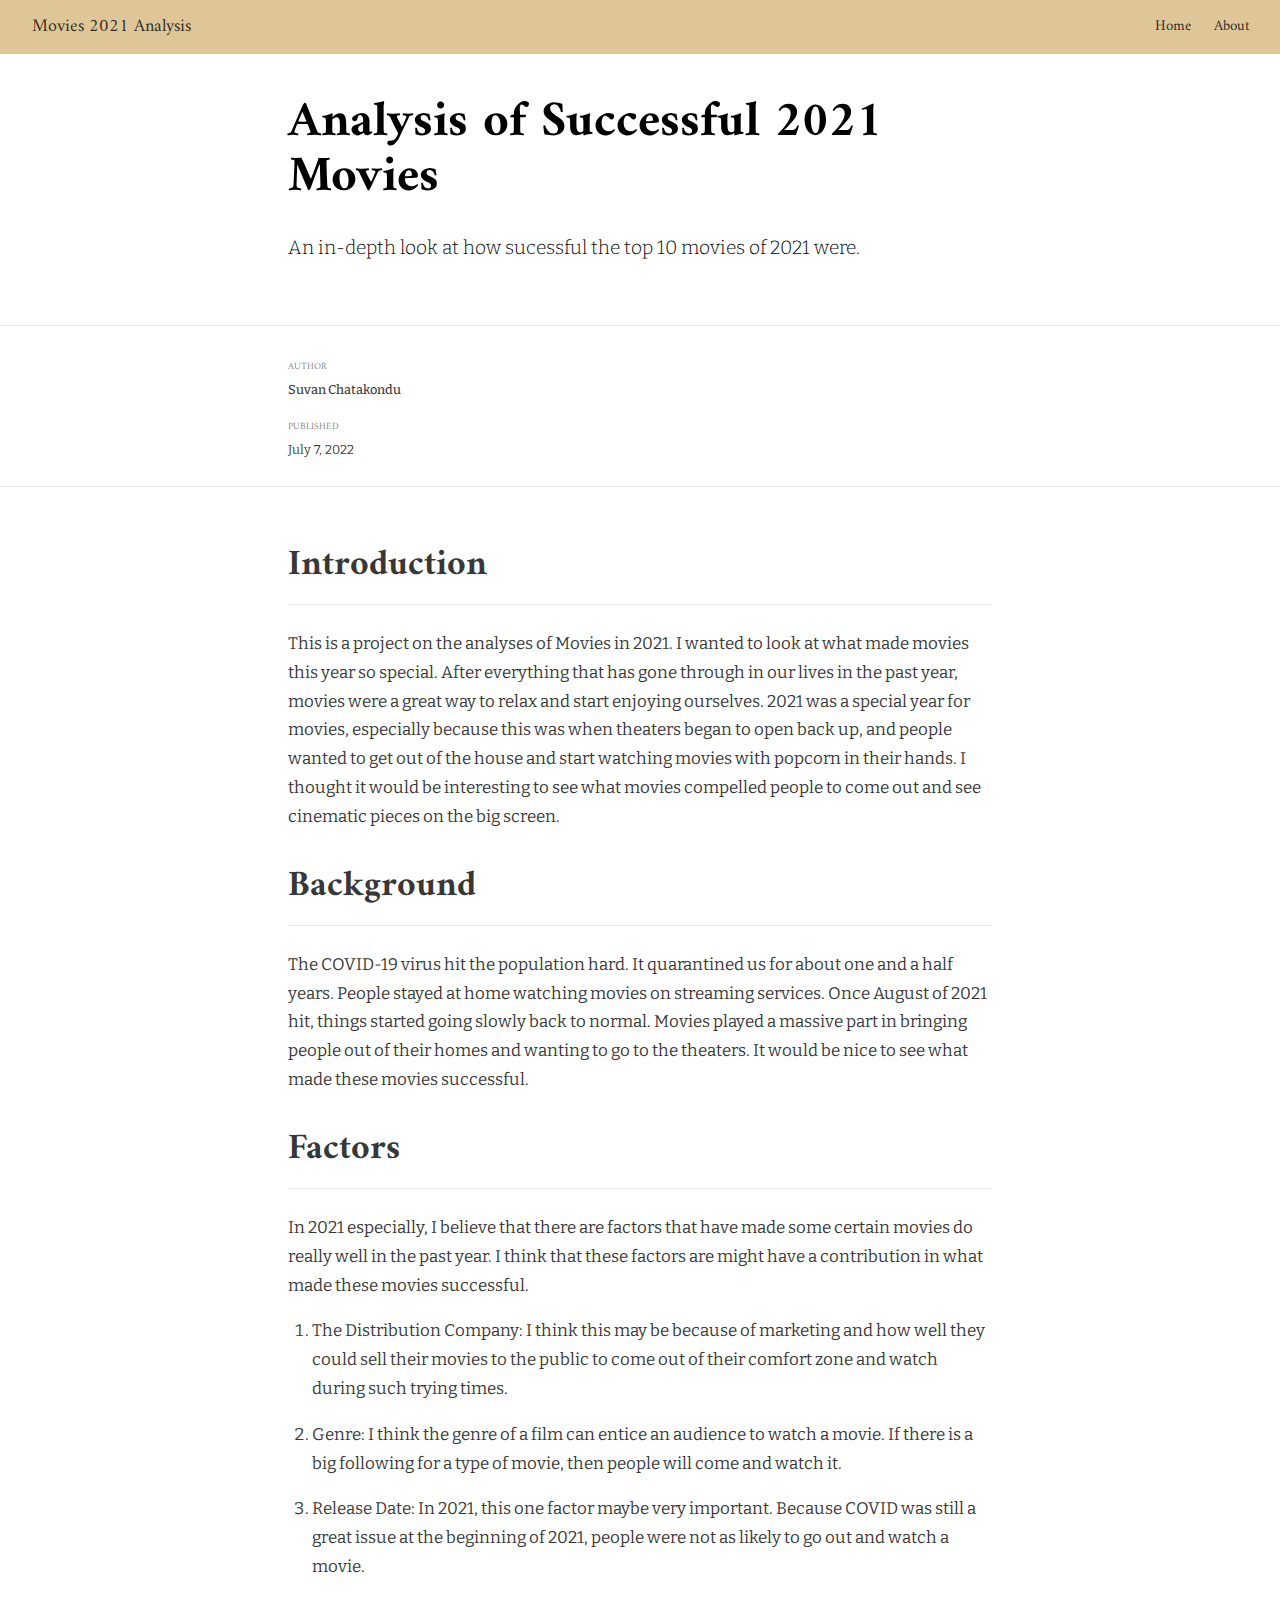
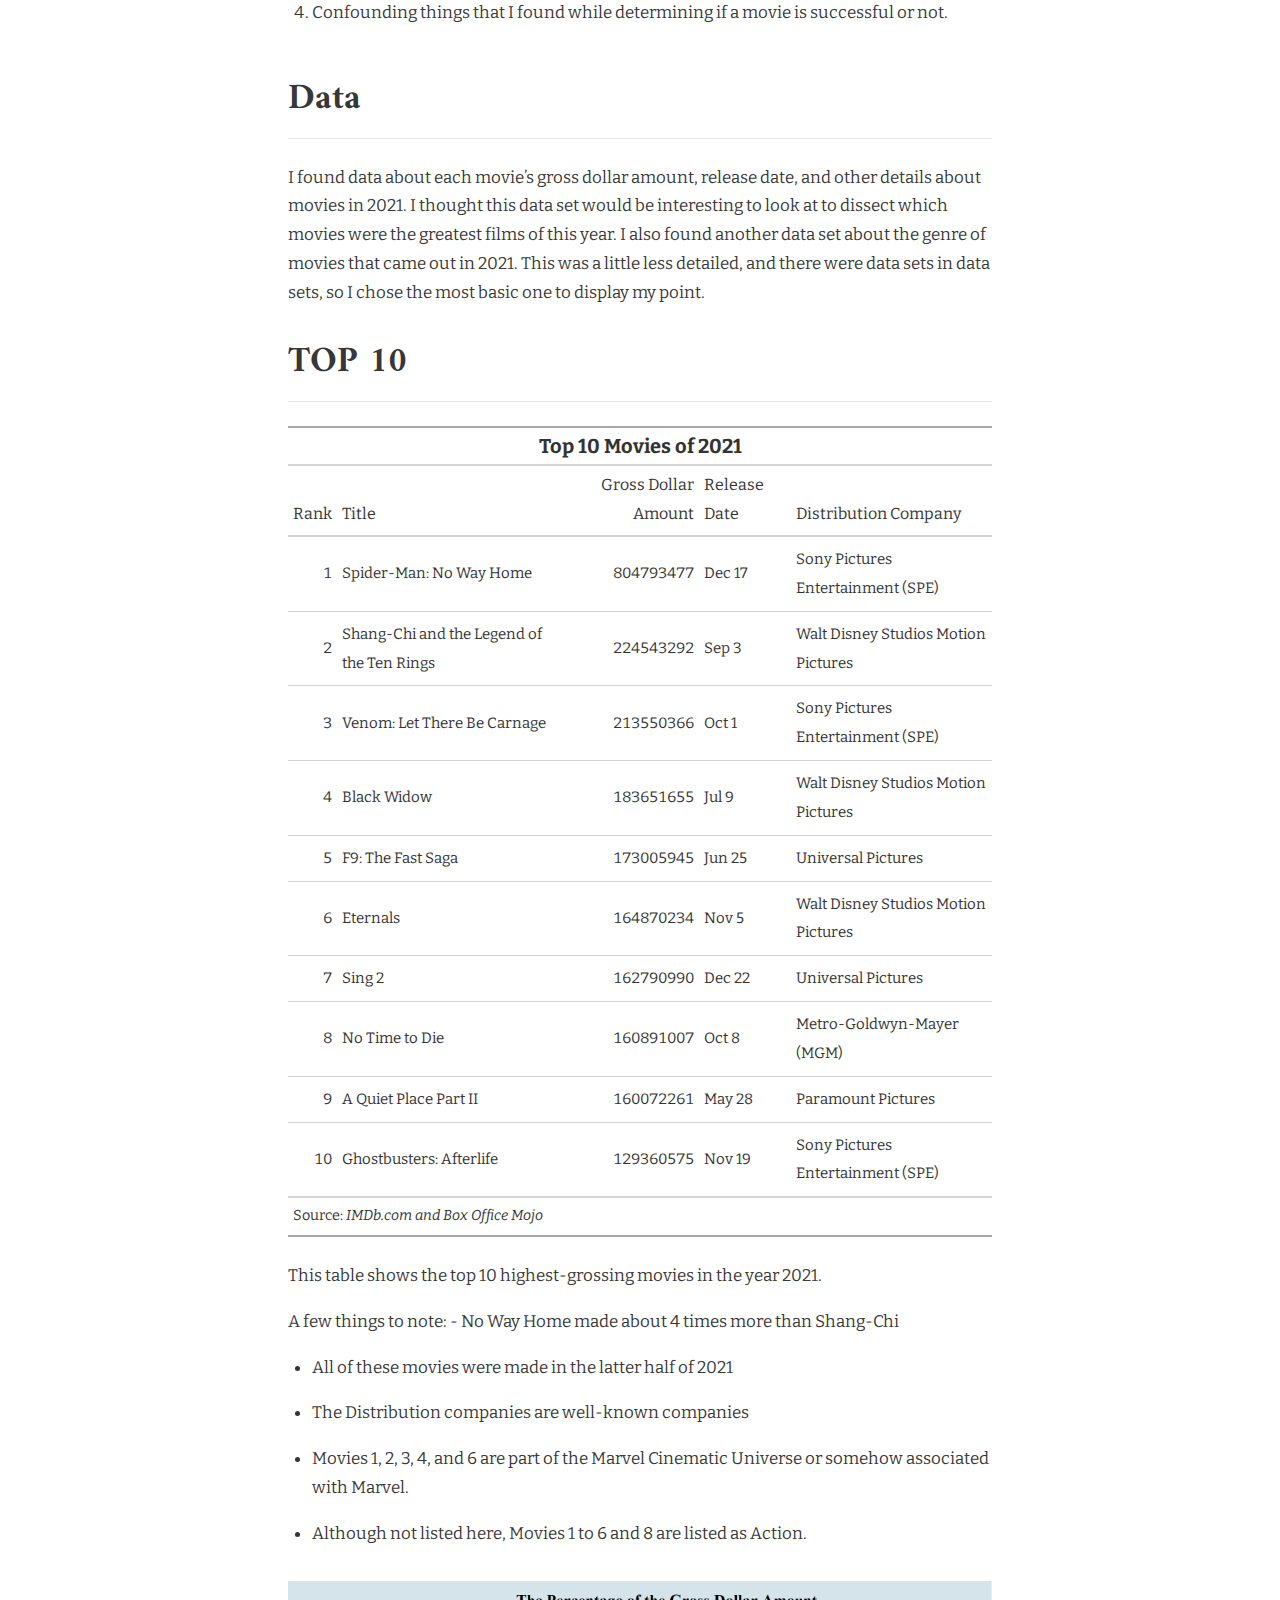
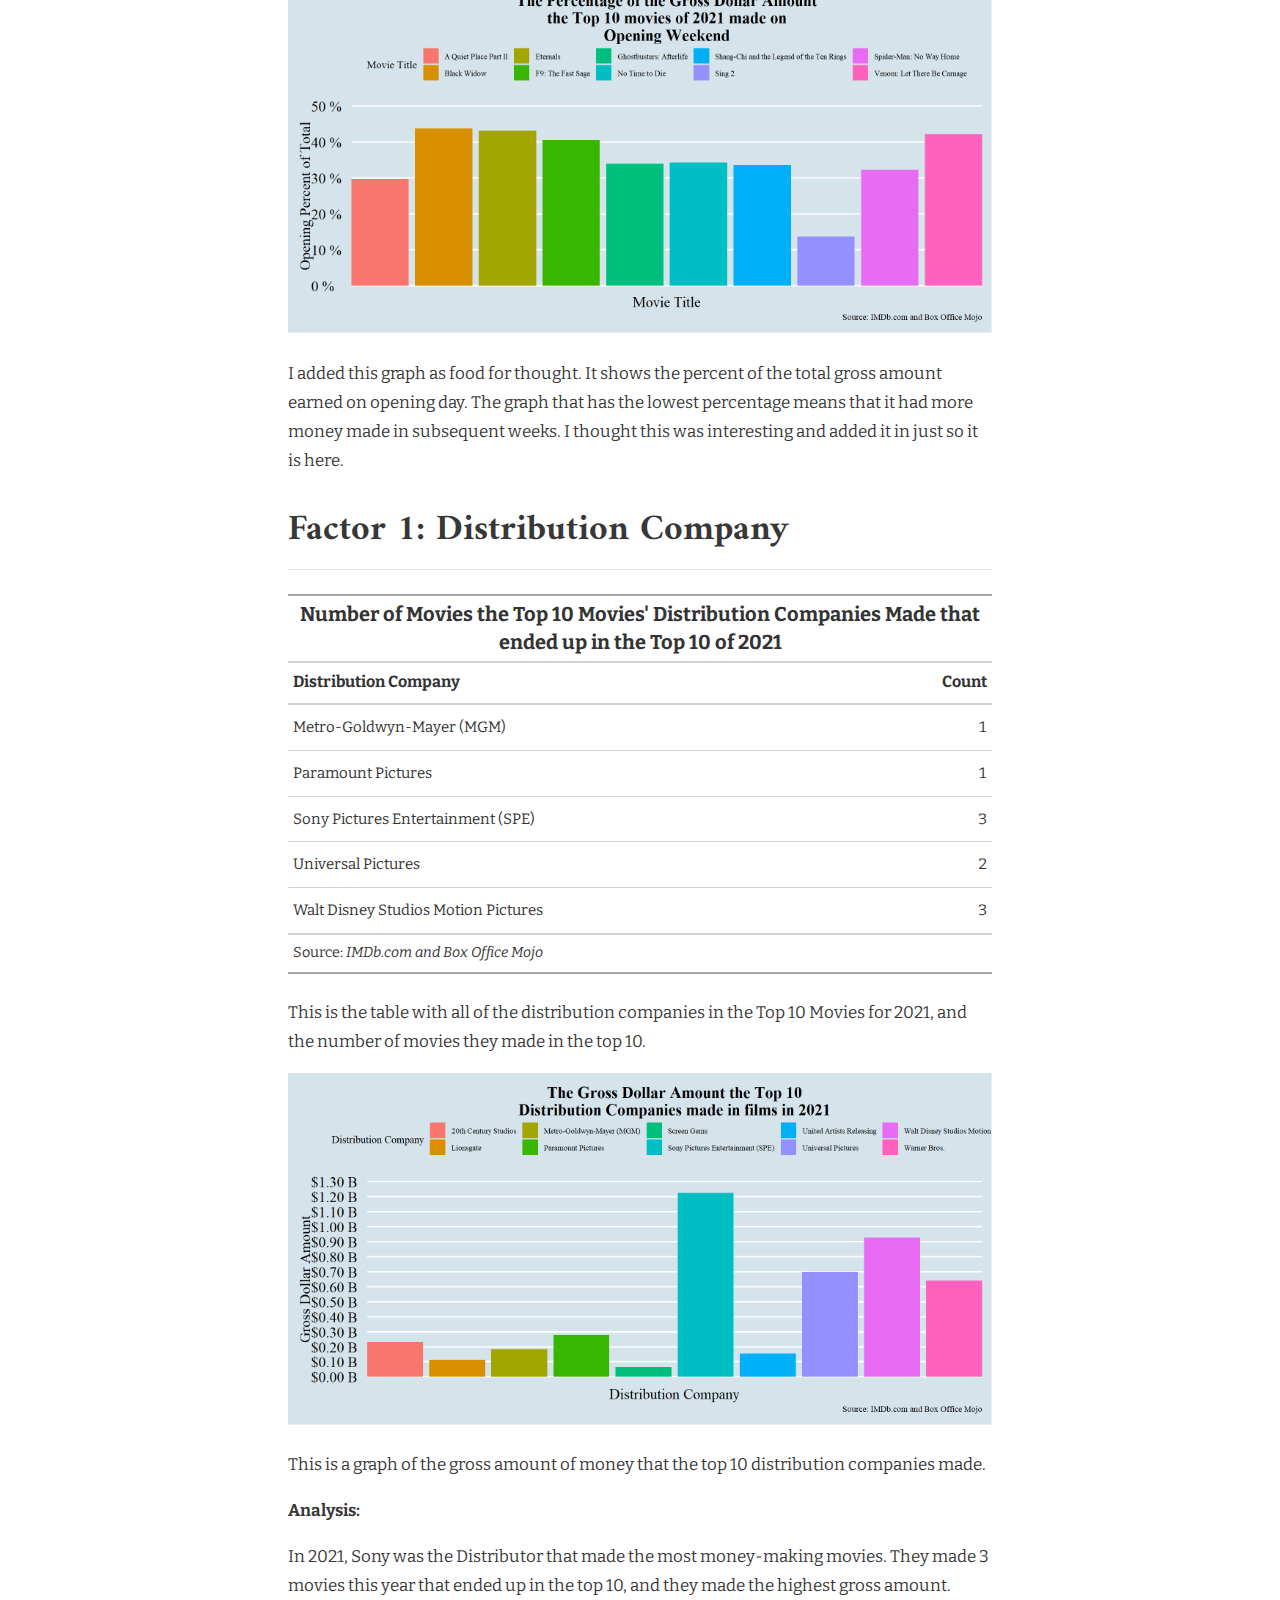
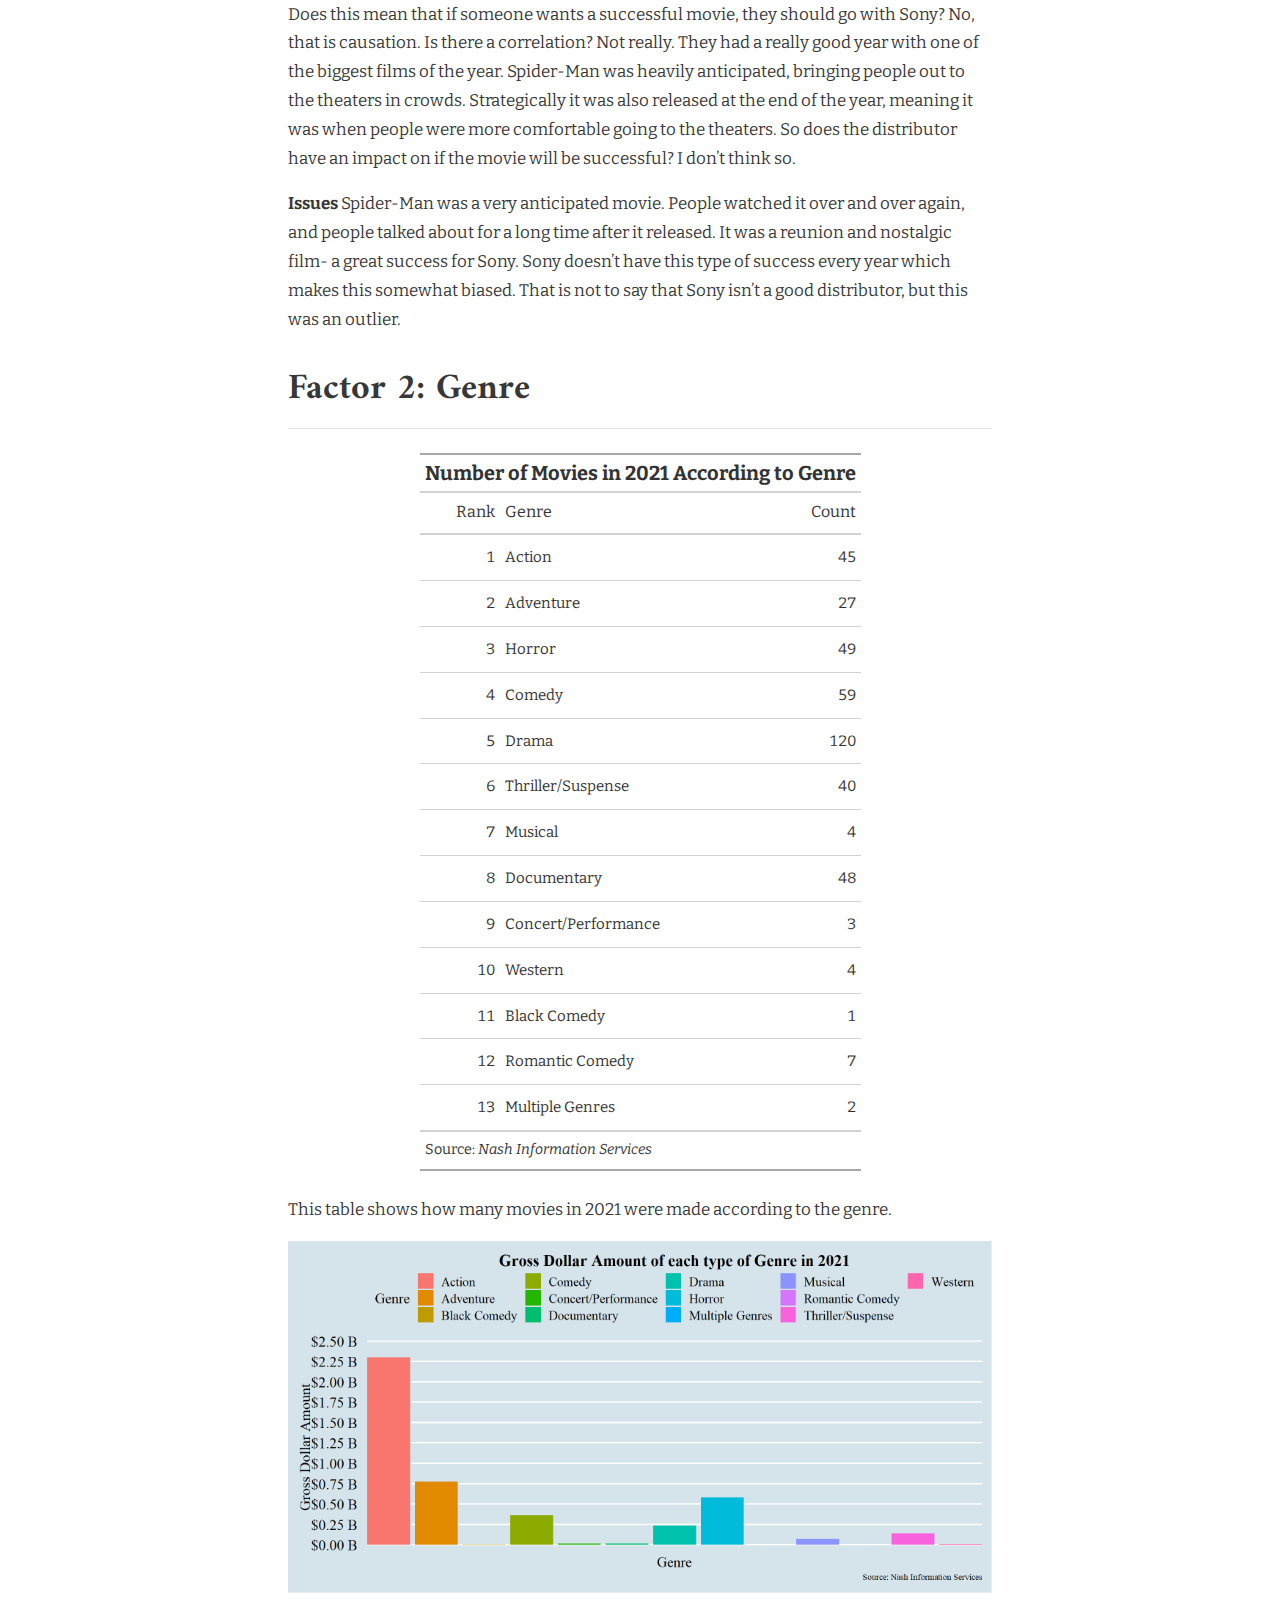
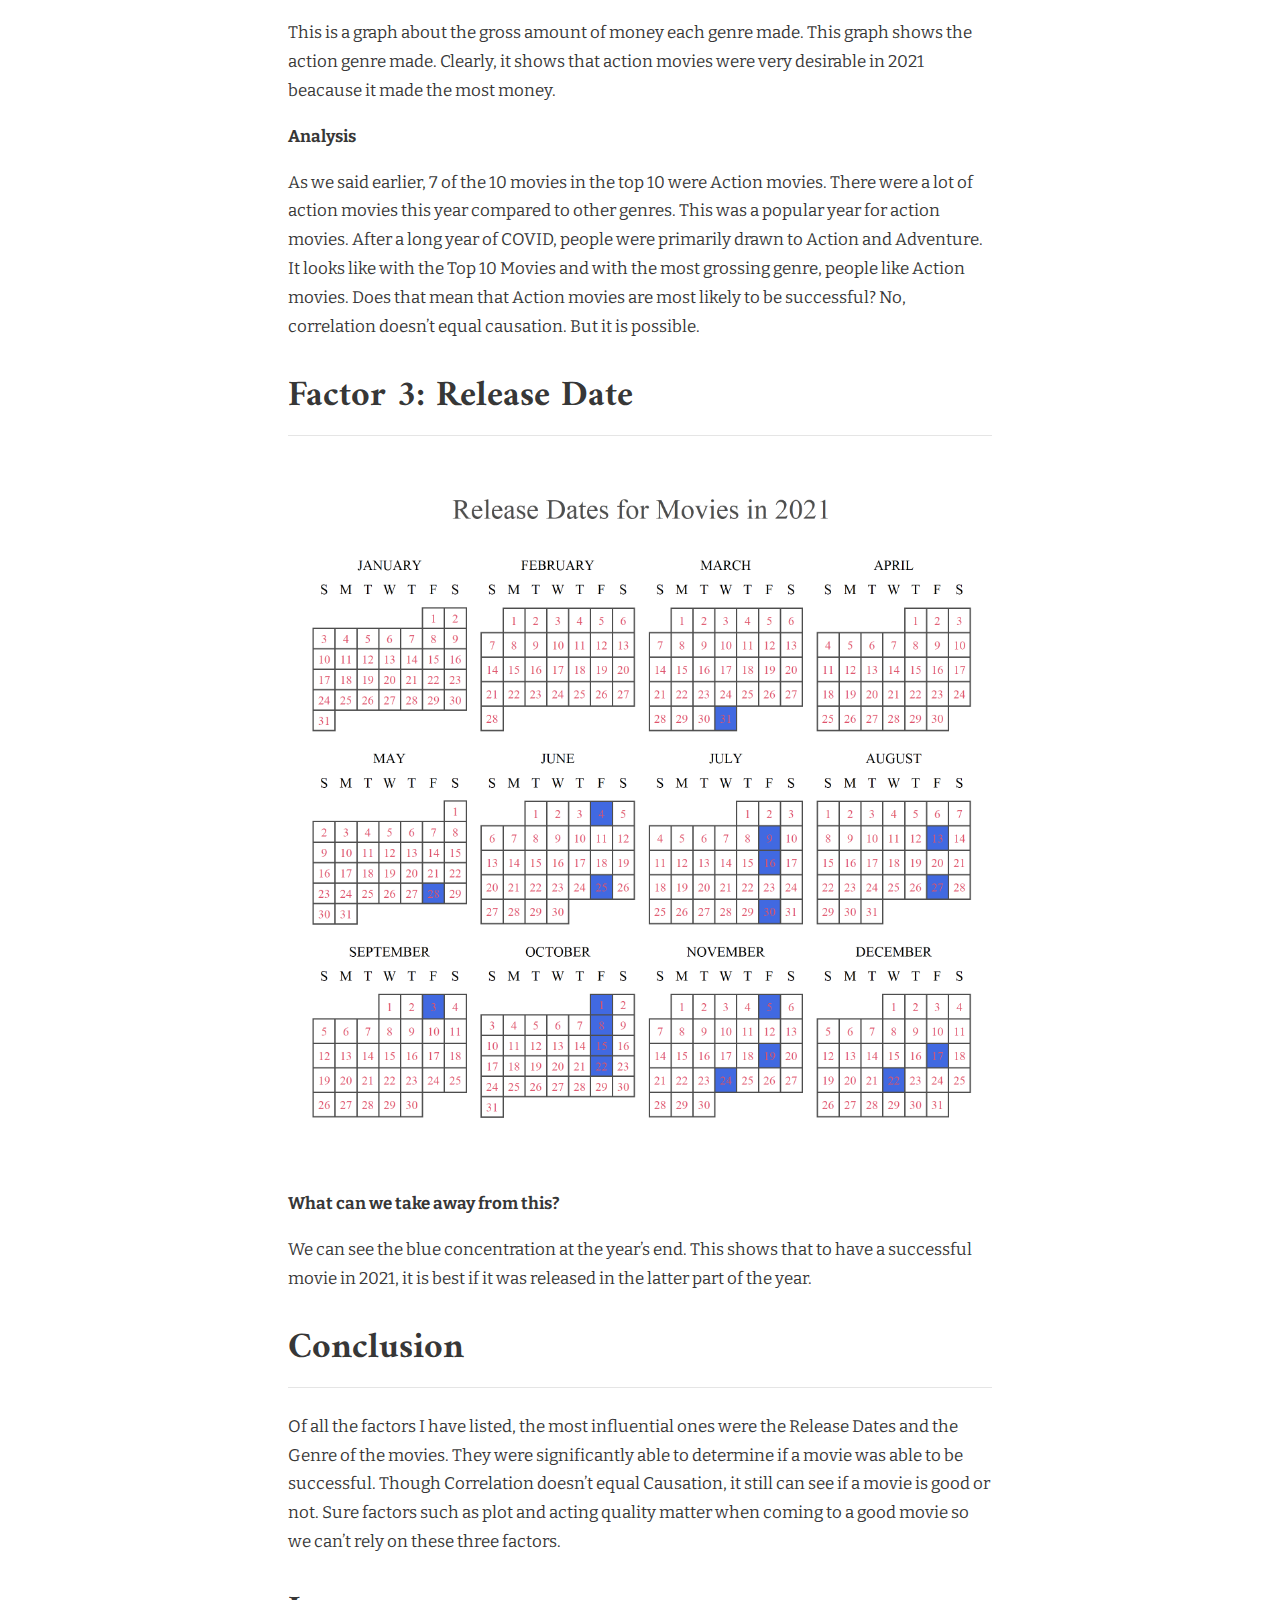
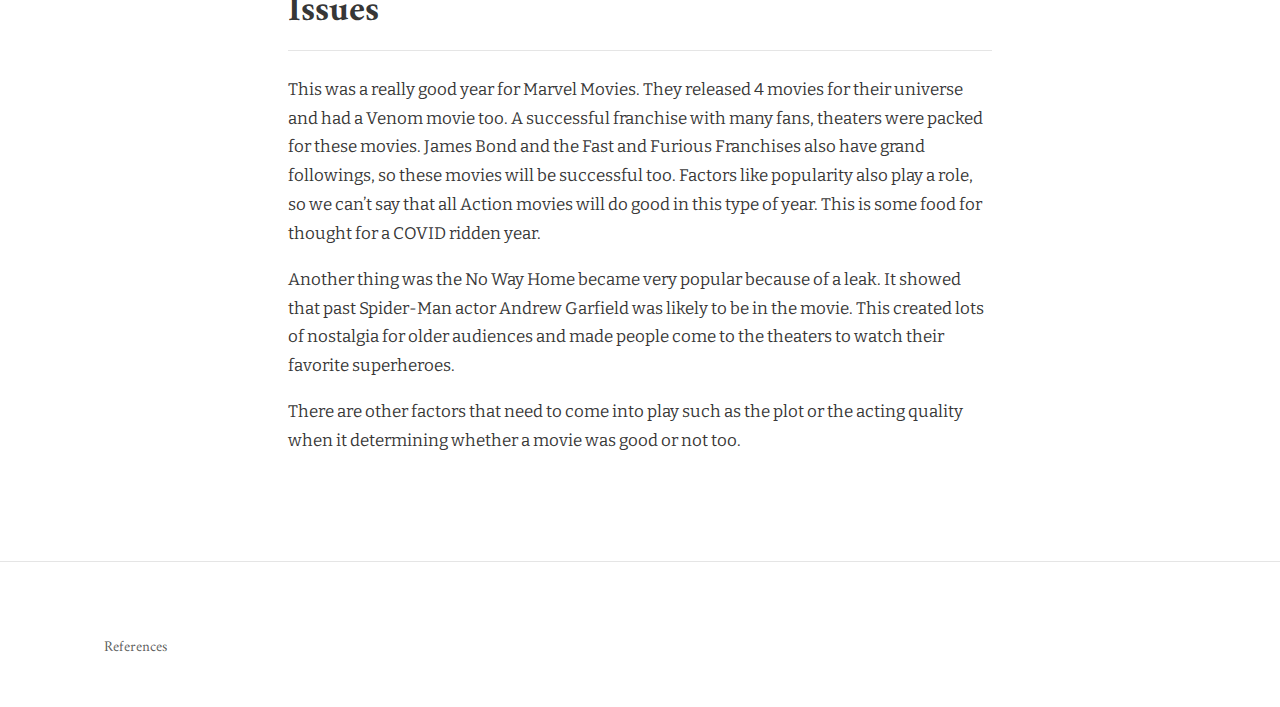
==== commit 5f21714c: "failed attempt to get bibilography onto "footer"" ====
--- a/docs/index.html
+++ b/docs/index.html
@@ -92,7 +92,12 @@
 
   <meta property="description" itemprop="description" content="An in-depth look at how sucessful the top 10 movies of 2021 were."/>
 
-
+  <link rel="icon" type="image/png" href="favicon.png"/>
+
+  <!--  https://schema.org/Article -->
+  <meta property="article:published" itemprop="datePublished" content="2022-07-07"/>
+  <meta property="article:created" itemprop="dateCreated" content="2022-07-07"/>
+  <meta name="article:author" content="Suvan Chatakondu"/>
 
   <!--  https://developers.facebook.com/docs/sharing/webmasters#markup -->
   <meta property="og:title" content="Movies 2021 Analysis: Analysis of Successful 2021 Movies"/>
@@ -107,10 +112,11 @@
   <meta property="twitter:description" content="An in-depth look at how sucessful the top 10 movies of 2021 were."/>
 
   <!--/radix_placeholder_meta_tags-->
+  
   <!--radix_placeholder_rmarkdown_metadata-->
 
   <script type="text/json" id="radix-rmarkdown-metadata">
-  {"type":"list","attributes":{"names":{"type":"character","attributes":{},"value":["title","description","site"]}},"value":[{"type":"character","attributes":{},"value":["Analysis of Successful 2021 Movies"]},{"type":"character","attributes":{},"value":["An in-depth look at how sucessful the top 10 movies of 2021 were.\n"]},{"type":"character","attributes":{},"value":["distill::distill_website"]}]}
+  {"type":"list","attributes":{"names":{"type":"character","attributes":{},"value":["title","description","author","date","bibliography","site"]}},"value":[{"type":"character","attributes":{},"value":["Analysis of Successful 2021 Movies"]},{"type":"character","attributes":{},"value":["An in-depth look at how sucessful the top 10 movies of 2021 were.\n"]},{"type":"list","attributes":{},"value":[{"type":"list","attributes":{"names":{"type":"character","attributes":{},"value":["name"]}},"value":[{"type":"character","attributes":{},"value":["Suvan Chatakondu"]}]}]},{"type":"character","attributes":{},"value":["2022-07-07"]},{"type":"character","attributes":{},"value":["biblio.bib"]},{"type":"character","attributes":{},"value":["distill::distill_website"]}]}
   </script>
   <!--/radix_placeholder_rmarkdown_metadata-->
   <!--radix_placeholder_navigation_in_header-->
@@ -2399,7 +2405,7 @@
 <!--radix_placeholder_front_matter-->
 
 <script id="distill-front-matter" type="text/json">
-{"title":"Analysis of Successful 2021 Movies","description":"An in-depth look at how sucessful the top 10 movies of 2021 were.","authors":[]}
+{"title":"Analysis of Successful 2021 Movies","description":"An in-depth look at how sucessful the top 10 movies of 2021 were.","authors":[{"author":"Suvan Chatakondu","authorURL":"#","affiliation":"&nbsp;","affiliationURL":"#","orcidID":""}],"publishedDate":"2022-07-07T00:00:00.000-05:00","citationText":"Chatakondu, 2022"}
 </script>
 
 <!--/radix_placeholder_front_matter-->
@@ -2428,6 +2434,11 @@
 were.</p></p>
 </div>
 
+<div class="d-byline">
+  Suvan Chatakondu  
+  
+<br/>2022-07-07
+</div>
 
 <div class="d-article">
 <div class="layout-chunk" data-layout="l-body">
@@ -2482,12 +2493,12 @@
 point.</p>
 <h2 id="top-10">TOP 10</h2>
 <div class="layout-chunk" data-layout="l-body">
-<div id="affahqeqsx" style="overflow-x:auto;overflow-y:auto;width:auto;height:auto;">
+<div id="lbastoklgp" style="overflow-x:auto;overflow-y:auto;width:auto;height:auto;">
 <style>html {
   font-family: -apple-system, BlinkMacSystemFont, 'Segoe UI', Roboto, Oxygen, Ubuntu, Cantarell, 'Helvetica Neue', 'Fira Sans', 'Droid Sans', Arial, sans-serif;
 }
 
-#affahqeqsx .gt_table {
+#lbastoklgp .gt_table {
   display: table;
   border-collapse: collapse;
   margin-left: auto;
@@ -2512,7 +2523,7 @@
   border-left-color: #D3D3D3;
 }
 
-#affahqeqsx .gt_heading {
+#lbastoklgp .gt_heading {
   background-color: #FFFFFF;
   text-align: center;
   border-bottom-color: #FFFFFF;
@@ -2524,7 +2535,7 @@
   border-right-color: #D3D3D3;
 }
 
-#affahqeqsx .gt_title {
+#lbastoklgp .gt_title {
   color: #333333;
   font-size: 125%;
   font-weight: initial;
@@ -2536,7 +2547,7 @@
   border-bottom-width: 0;
 }
 
-#affahqeqsx .gt_subtitle {
+#lbastoklgp .gt_subtitle {
   color: #333333;
   font-size: 85%;
   font-weight: initial;
@@ -2548,13 +2559,13 @@
   border-top-width: 0;
 }
 
-#affahqeqsx .gt_bottom_border {
+#lbastoklgp .gt_bottom_border {
   border-bottom-style: solid;
   border-bottom-width: 2px;
   border-bottom-color: #D3D3D3;
 }
 
-#affahqeqsx .gt_col_headings {
+#lbastoklgp .gt_col_headings {
   border-top-style: solid;
   border-top-width: 2px;
   border-top-color: #D3D3D3;
@@ -2569,7 +2580,7 @@
   border-right-color: #D3D3D3;
 }
 
-#affahqeqsx .gt_col_heading {
+#lbastoklgp .gt_col_heading {
   color: #333333;
   background-color: #FFFFFF;
   font-size: 100%;
@@ -2589,7 +2600,7 @@
   overflow-x: hidden;
 }
 
-#affahqeqsx .gt_column_spanner_outer {
+#lbastoklgp .gt_column_spanner_outer {
   color: #333333;
   background-color: #FFFFFF;
   font-size: 100%;
@@ -2601,15 +2612,15 @@
   padding-right: 4px;
 }
 
-#affahqeqsx .gt_column_spanner_outer:first-child {
+#lbastoklgp .gt_column_spanner_outer:first-child {
   padding-left: 0;
 }
 
-#affahqeqsx .gt_column_spanner_outer:last-child {
+#lbastoklgp .gt_column_spanner_outer:last-child {
   padding-right: 0;
 }
 
-#affahqeqsx .gt_column_spanner {
+#lbastoklgp .gt_column_spanner {
   border-bottom-style: solid;
   border-bottom-width: 2px;
   border-bottom-color: #D3D3D3;
@@ -2621,7 +2632,7 @@
   width: 100%;
 }
 
-#affahqeqsx .gt_group_heading {
+#lbastoklgp .gt_group_heading {
   padding-top: 8px;
   padding-bottom: 8px;
   padding-left: 5px;
@@ -2646,7 +2657,7 @@
   vertical-align: middle;
 }
 
-#affahqeqsx .gt_empty_group_heading {
+#lbastoklgp .gt_empty_group_heading {
   padding: 0.5px;
   color: #333333;
   background-color: #FFFFFF;
@@ -2661,15 +2672,15 @@
   vertical-align: middle;
 }
 
-#affahqeqsx .gt_from_md > :first-child {
+#lbastoklgp .gt_from_md > :first-child {
   margin-top: 0;
 }
 
-#affahqeqsx .gt_from_md > :last-child {
+#lbastoklgp .gt_from_md > :last-child {
   margin-bottom: 0;
 }
 
-#affahqeqsx .gt_row {
+#lbastoklgp .gt_row {
   padding-top: 8px;
   padding-bottom: 8px;
   padding-left: 5px;
@@ -2688,7 +2699,7 @@
   overflow-x: hidden;
 }
 
-#affahqeqsx .gt_stub {
+#lbastoklgp .gt_stub {
   color: #333333;
   background-color: #FFFFFF;
   font-size: 100%;
@@ -2701,7 +2712,7 @@
   padding-right: 5px;
 }
 
-#affahqeqsx .gt_stub_row_group {
+#lbastoklgp .gt_stub_row_group {
   color: #333333;
   background-color: #FFFFFF;
   font-size: 100%;
@@ -2715,11 +2726,11 @@
   vertical-align: top;
 }
 
-#affahqeqsx .gt_row_group_first td {
+#lbastoklgp .gt_row_group_first td {
   border-top-width: 2px;
 }
 
-#affahqeqsx .gt_summary_row {
+#lbastoklgp .gt_summary_row {
   color: #333333;
   background-color: #FFFFFF;
   text-transform: inherit;
@@ -2729,16 +2740,16 @@
   padding-right: 5px;
 }
 
-#affahqeqsx .gt_first_summary_row {
+#lbastoklgp .gt_first_summary_row {
   border-top-style: solid;
   border-top-color: #D3D3D3;
 }
 
-#affahqeqsx .gt_first_summary_row.thick {
+#lbastoklgp .gt_first_summary_row.thick {
   border-top-width: 2px;
 }
 
-#affahqeqsx .gt_last_summary_row {
+#lbastoklgp .gt_last_summary_row {
   padding-top: 8px;
   padding-bottom: 8px;
   padding-left: 5px;
@@ -2748,7 +2759,7 @@
   border-bottom-color: #D3D3D3;
 }
 
-#affahqeqsx .gt_grand_summary_row {
+#lbastoklgp .gt_grand_summary_row {
   color: #333333;
   background-color: #FFFFFF;
   text-transform: inherit;
@@ -2758,7 +2769,7 @@
   padding-right: 5px;
 }
 
-#affahqeqsx .gt_first_grand_summary_row {
+#lbastoklgp .gt_first_grand_summary_row {
   padding-top: 8px;
   padding-bottom: 8px;
   padding-left: 5px;
@@ -2768,11 +2779,11 @@
   border-top-color: #D3D3D3;
 }
 
-#affahqeqsx .gt_striped {
+#lbastoklgp .gt_striped {
   background-color: rgba(128, 128, 128, 0.05);
 }
 
-#affahqeqsx .gt_table_body {
+#lbastoklgp .gt_table_body {
   border-top-style: solid;
   border-top-width: 2px;
   border-top-color: #D3D3D3;
@@ -2781,7 +2792,7 @@
   border-bottom-color: #D3D3D3;
 }
 
-#affahqeqsx .gt_footnotes {
+#lbastoklgp .gt_footnotes {
   color: #333333;
   background-color: #FFFFFF;
   border-bottom-style: none;
@@ -2795,7 +2806,7 @@
   border-right-color: #D3D3D3;
 }
 
-#affahqeqsx .gt_footnote {
+#lbastoklgp .gt_footnote {
   margin: 0px;
   font-size: 90%;
   padding-left: 4px;
@@ -2804,7 +2815,7 @@
   padding-right: 5px;
 }
 
-#affahqeqsx .gt_sourcenotes {
+#lbastoklgp .gt_sourcenotes {
   color: #333333;
   background-color: #FFFFFF;
   border-bottom-style: none;
@@ -2818,7 +2829,7 @@
   border-right-color: #D3D3D3;
 }
 
-#affahqeqsx .gt_sourcenote {
+#lbastoklgp .gt_sourcenote {
   font-size: 90%;
   padding-top: 4px;
   padding-bottom: 4px;
@@ -2826,36 +2837,36 @@
   padding-right: 5px;
 }
 
-#affahqeqsx .gt_left {
+#lbastoklgp .gt_left {
   text-align: left;
 }
 
-#affahqeqsx .gt_center {
+#lbastoklgp .gt_center {
   text-align: center;
 }
 
-#affahqeqsx .gt_right {
+#lbastoklgp .gt_right {
   text-align: right;
   font-variant-numeric: tabular-nums;
 }
 
-#affahqeqsx .gt_font_normal {
+#lbastoklgp .gt_font_normal {
   font-weight: normal;
 }
 
-#affahqeqsx .gt_font_bold {
+#lbastoklgp .gt_font_bold {
   font-weight: bold;
 }
 
-#affahqeqsx .gt_font_italic {
+#lbastoklgp .gt_font_italic {
   font-style: italic;
 }
 
-#affahqeqsx .gt_super {
+#lbastoklgp .gt_super {
   font-size: 65%;
 }
 
-#affahqeqsx .gt_two_val_uncert {
+#lbastoklgp .gt_two_val_uncert {
   display: inline-block;
   line-height: 1em;
   text-align: right;
@@ -2864,31 +2875,31 @@
   margin-left: 0.1em;
 }
 
-#affahqeqsx .gt_footnote_marks {
+#lbastoklgp .gt_footnote_marks {
   font-style: italic;
   font-weight: normal;
   font-size: 75%;
   vertical-align: 0.4em;
 }
 
-#affahqeqsx .gt_asterisk {
+#lbastoklgp .gt_asterisk {
   font-size: 100%;
   vertical-align: 0;
 }
 
-#affahqeqsx .gt_slash_mark {
+#lbastoklgp .gt_slash_mark {
   font-size: 0.7em;
   line-height: 0.7em;
   vertical-align: 0.15em;
 }
 
-#affahqeqsx .gt_fraction_numerator {
+#lbastoklgp .gt_fraction_numerator {
   font-size: 0.6em;
   line-height: 0.6em;
   vertical-align: 0.45em;
 }
 
-#affahqeqsx .gt_fraction_denominator {
+#lbastoklgp .gt_fraction_denominator {
   font-size: 0.6em;
   line-height: 0.6em;
   vertical-align: -0.05em;
@@ -2993,12 +3004,12 @@
 <h2 id="factor-1-distribution-company">Factor 1: Distribution
 Company</h2>
 <div class="layout-chunk" data-layout="l-body">
-<div id="cnrjihbpkx" style="overflow-x:auto;overflow-y:auto;width:auto;height:auto;">
+<div id="wylwyillnu" style="overflow-x:auto;overflow-y:auto;width:auto;height:auto;">
 <style>html {
   font-family: -apple-system, BlinkMacSystemFont, 'Segoe UI', Roboto, Oxygen, Ubuntu, Cantarell, 'Helvetica Neue', 'Fira Sans', 'Droid Sans', Arial, sans-serif;
 }
 
-#cnrjihbpkx .gt_table {
+#wylwyillnu .gt_table {
   display: table;
   border-collapse: collapse;
   margin-left: auto;
@@ -3023,7 +3034,7 @@
   border-left-color: #D3D3D3;
 }
 
-#cnrjihbpkx .gt_heading {
+#wylwyillnu .gt_heading {
   background-color: #FFFFFF;
   text-align: center;
   border-bottom-color: #FFFFFF;
@@ -3035,7 +3046,7 @@
   border-right-color: #D3D3D3;
 }
 
-#cnrjihbpkx .gt_title {
+#wylwyillnu .gt_title {
   color: #333333;
   font-size: 125%;
   font-weight: initial;
@@ -3047,7 +3058,7 @@
   border-bottom-width: 0;
 }
 
-#cnrjihbpkx .gt_subtitle {
+#wylwyillnu .gt_subtitle {
   color: #333333;
   font-size: 85%;
   font-weight: initial;
@@ -3059,13 +3070,13 @@
   border-top-width: 0;
 }
 
-#cnrjihbpkx .gt_bottom_border {
+#wylwyillnu .gt_bottom_border {
   border-bottom-style: solid;
   border-bottom-width: 2px;
   border-bottom-color: #D3D3D3;
 }
 
-#cnrjihbpkx .gt_col_headings {
+#wylwyillnu .gt_col_headings {
   border-top-style: solid;
   border-top-width: 2px;
   border-top-color: #D3D3D3;
@@ -3080,7 +3091,7 @@
   border-right-color: #D3D3D3;
 }
 
-#cnrjihbpkx .gt_col_heading {
+#wylwyillnu .gt_col_heading {
   color: #333333;
   background-color: #FFFFFF;
   font-size: 100%;
@@ -3100,7 +3111,7 @@
   overflow-x: hidden;
 }
 
-#cnrjihbpkx .gt_column_spanner_outer {
+#wylwyillnu .gt_column_spanner_outer {
   color: #333333;
   background-color: #FFFFFF;
   font-size: 100%;
@@ -3112,15 +3123,15 @@
   padding-right: 4px;
 }
 
-#cnrjihbpkx .gt_column_spanner_outer:first-child {
+#wylwyillnu .gt_column_spanner_outer:first-child {
   padding-left: 0;
 }
 
-#cnrjihbpkx .gt_column_spanner_outer:last-child {
+#wylwyillnu .gt_column_spanner_outer:last-child {
   padding-right: 0;
 }
 
-#cnrjihbpkx .gt_column_spanner {
+#wylwyillnu .gt_column_spanner {
   border-bottom-style: solid;
   border-bottom-width: 2px;
   border-bottom-color: #D3D3D3;
@@ -3132,7 +3143,7 @@
   width: 100%;
 }
 
-#cnrjihbpkx .gt_group_heading {
+#wylwyillnu .gt_group_heading {
   padding-top: 8px;
   padding-bottom: 8px;
   padding-left: 5px;
@@ -3157,7 +3168,7 @@
   vertical-align: middle;
 }
 
-#cnrjihbpkx .gt_empty_group_heading {
+#wylwyillnu .gt_empty_group_heading {
   padding: 0.5px;
   color: #333333;
   background-color: #FFFFFF;
@@ -3172,15 +3183,15 @@
   vertical-align: middle;
 }
 
-#cnrjihbpkx .gt_from_md > :first-child {
+#wylwyillnu .gt_from_md > :first-child {
   margin-top: 0;
 }
 
-#cnrjihbpkx .gt_from_md > :last-child {
+#wylwyillnu .gt_from_md > :last-child {
   margin-bottom: 0;
 }
 
-#cnrjihbpkx .gt_row {
+#wylwyillnu .gt_row {
   padding-top: 8px;
   padding-bottom: 8px;
   padding-left: 5px;
@@ -3199,7 +3210,7 @@
   overflow-x: hidden;
 }
 
-#cnrjihbpkx .gt_stub {
+#wylwyillnu .gt_stub {
   color: #333333;
   background-color: #FFFFFF;
   font-size: 100%;
@@ -3212,7 +3223,7 @@
   padding-right: 5px;
 }
 
-#cnrjihbpkx .gt_stub_row_group {
+#wylwyillnu .gt_stub_row_group {
   color: #333333;
   background-color: #FFFFFF;
   font-size: 100%;
@@ -3226,11 +3237,11 @@
   vertical-align: top;
 }
 
-#cnrjihbpkx .gt_row_group_first td {
+#wylwyillnu .gt_row_group_first td {
   border-top-width: 2px;
 }
 
-#cnrjihbpkx .gt_summary_row {
+#wylwyillnu .gt_summary_row {
   color: #333333;
   background-color: #FFFFFF;
   text-transform: inherit;
@@ -3240,16 +3251,16 @@
   padding-right: 5px;
 }
 
-#cnrjihbpkx .gt_first_summary_row {
+#wylwyillnu .gt_first_summary_row {
   border-top-style: solid;
   border-top-color: #D3D3D3;
 }
 
-#cnrjihbpkx .gt_first_summary_row.thick {
+#wylwyillnu .gt_first_summary_row.thick {
   border-top-width: 2px;
 }
 
-#cnrjihbpkx .gt_last_summary_row {
+#wylwyillnu .gt_last_summary_row {
   padding-top: 8px;
   padding-bottom: 8px;
   padding-left: 5px;
@@ -3259,7 +3270,7 @@
   border-bottom-color: #D3D3D3;
 }
 
-#cnrjihbpkx .gt_grand_summary_row {
+#wylwyillnu .gt_grand_summary_row {
   color: #333333;
   background-color: #FFFFFF;
   text-transform: inherit;
@@ -3269,7 +3280,7 @@
   padding-right: 5px;
 }
 
-#cnrjihbpkx .gt_first_grand_summary_row {
+#wylwyillnu .gt_first_grand_summary_row {
   padding-top: 8px;
   padding-bottom: 8px;
   padding-left: 5px;
@@ -3279,11 +3290,11 @@
   border-top-color: #D3D3D3;
 }
 
-#cnrjihbpkx .gt_striped {
+#wylwyillnu .gt_striped {
   background-color: rgba(128, 128, 128, 0.05);
 }
 
-#cnrjihbpkx .gt_table_body {
+#wylwyillnu .gt_table_body {
   border-top-style: solid;
   border-top-width: 2px;
   border-top-color: #D3D3D3;
@@ -3292,7 +3303,7 @@
   border-bottom-color: #D3D3D3;
 }
 
-#cnrjihbpkx .gt_footnotes {
+#wylwyillnu .gt_footnotes {
   color: #333333;
   background-color: #FFFFFF;
   border-bottom-style: none;
@@ -3306,7 +3317,7 @@
   border-right-color: #D3D3D3;
 }
 
-#cnrjihbpkx .gt_footnote {
+#wylwyillnu .gt_footnote {
   margin: 0px;
   font-size: 90%;
   padding-left: 4px;
@@ -3315,7 +3326,7 @@
   padding-right: 5px;
 }
 
-#cnrjihbpkx .gt_sourcenotes {
+#wylwyillnu .gt_sourcenotes {
   color: #333333;
   background-color: #FFFFFF;
   border-bottom-style: none;
@@ -3329,7 +3340,7 @@
   border-right-color: #D3D3D3;
 }
 
-#cnrjihbpkx .gt_sourcenote {
+#wylwyillnu .gt_sourcenote {
   font-size: 90%;
   padding-top: 4px;
   padding-bottom: 4px;
@@ -3337,36 +3348,36 @@
   padding-right: 5px;
 }
 
-#cnrjihbpkx .gt_left {
+#wylwyillnu .gt_left {
   text-align: left;
 }
 
-#cnrjihbpkx .gt_center {
+#wylwyillnu .gt_center {
   text-align: center;
 }
 
-#cnrjihbpkx .gt_right {
+#wylwyillnu .gt_right {
   text-align: right;
   font-variant-numeric: tabular-nums;
 }
 
-#cnrjihbpkx .gt_font_normal {
+#wylwyillnu .gt_font_normal {
   font-weight: normal;
 }
 
-#cnrjihbpkx .gt_font_bold {
+#wylwyillnu .gt_font_bold {
   font-weight: bold;
 }
 
-#cnrjihbpkx .gt_font_italic {
+#wylwyillnu .gt_font_italic {
   font-style: italic;
 }
 
-#cnrjihbpkx .gt_super {
+#wylwyillnu .gt_super {
   font-size: 65%;
 }
 
-#cnrjihbpkx .gt_two_val_uncert {
+#wylwyillnu .gt_two_val_uncert {
   display: inline-block;
   line-height: 1em;
   text-align: right;
@@ -3375,31 +3386,31 @@
   margin-left: 0.1em;
 }
 
-#cnrjihbpkx .gt_footnote_marks {
+#wylwyillnu .gt_footnote_marks {
   font-style: italic;
   font-weight: normal;
   font-size: 75%;
   vertical-align: 0.4em;
 }
 
-#cnrjihbpkx .gt_asterisk {
+#wylwyillnu .gt_asterisk {
   font-size: 100%;
   vertical-align: 0;
 }
 
-#cnrjihbpkx .gt_slash_mark {
+#wylwyillnu .gt_slash_mark {
   font-size: 0.7em;
   line-height: 0.7em;
   vertical-align: 0.15em;
 }
 
-#cnrjihbpkx .gt_fraction_numerator {
+#wylwyillnu .gt_fraction_numerator {
   font-size: 0.6em;
   line-height: 0.6em;
   vertical-align: 0.45em;
 }
 
-#cnrjihbpkx .gt_fraction_denominator {
+#wylwyillnu .gt_fraction_denominator {
   font-size: 0.6em;
   line-height: 0.6em;
   vertical-align: -0.05em;
@@ -3466,12 +3477,12 @@
 isn’t a good distributor, but this was an outlier.</p>
 <h2 id="factor-2-genre">Factor 2: Genre</h2>
 <div class="layout-chunk" data-layout="l-body">
-<div id="mlfpdrgerm" style="overflow-x:auto;overflow-y:auto;width:auto;height:auto;">
+<div id="lghgqvmsjk" style="overflow-x:auto;overflow-y:auto;width:auto;height:auto;">
 <style>html {
   font-family: -apple-system, BlinkMacSystemFont, 'Segoe UI', Roboto, Oxygen, Ubuntu, Cantarell, 'Helvetica Neue', 'Fira Sans', 'Droid Sans', Arial, sans-serif;
 }
 
-#mlfpdrgerm .gt_table {
+#lghgqvmsjk .gt_table {
   display: table;
   border-collapse: collapse;
   margin-left: auto;
@@ -3496,7 +3507,7 @@
   border-left-color: #D3D3D3;
 }
 
-#mlfpdrgerm .gt_heading {
+#lghgqvmsjk .gt_heading {
   background-color: #FFFFFF;
   text-align: center;
   border-bottom-color: #FFFFFF;
@@ -3508,7 +3519,7 @@
   border-right-color: #D3D3D3;
 }
 
-#mlfpdrgerm .gt_title {
+#lghgqvmsjk .gt_title {
   color: #333333;
   font-size: 125%;
   font-weight: initial;
@@ -3520,7 +3531,7 @@
   border-bottom-width: 0;
 }
 
-#mlfpdrgerm .gt_subtitle {
+#lghgqvmsjk .gt_subtitle {
   color: #333333;
   font-size: 85%;
   font-weight: initial;
@@ -3532,13 +3543,13 @@
   border-top-width: 0;
 }
 
-#mlfpdrgerm .gt_bottom_border {
+#lghgqvmsjk .gt_bottom_border {
   border-bottom-style: solid;
   border-bottom-width: 2px;
   border-bottom-color: #D3D3D3;
 }
 
-#mlfpdrgerm .gt_col_headings {
+#lghgqvmsjk .gt_col_headings {
   border-top-style: solid;
   border-top-width: 2px;
   border-top-color: #D3D3D3;
@@ -3553,7 +3564,7 @@
   border-right-color: #D3D3D3;
 }
 
-#mlfpdrgerm .gt_col_heading {
+#lghgqvmsjk .gt_col_heading {
   color: #333333;
   background-color: #FFFFFF;
   font-size: 100%;
@@ -3573,7 +3584,7 @@
   overflow-x: hidden;
 }
 
-#mlfpdrgerm .gt_column_spanner_outer {
+#lghgqvmsjk .gt_column_spanner_outer {
   color: #333333;
   background-color: #FFFFFF;
   font-size: 100%;
@@ -3585,15 +3596,15 @@
   padding-right: 4px;
 }
 
-#mlfpdrgerm .gt_column_spanner_outer:first-child {
+#lghgqvmsjk .gt_column_spanner_outer:first-child {
   padding-left: 0;
 }
 
-#mlfpdrgerm .gt_column_spanner_outer:last-child {
+#lghgqvmsjk .gt_column_spanner_outer:last-child {
   padding-right: 0;
 }
 
-#mlfpdrgerm .gt_column_spanner {
+#lghgqvmsjk .gt_column_spanner {
   border-bottom-style: solid;
   border-bottom-width: 2px;
   border-bottom-color: #D3D3D3;
@@ -3605,7 +3616,7 @@
   width: 100%;
 }
 
-#mlfpdrgerm .gt_group_heading {
+#lghgqvmsjk .gt_group_heading {
   padding-top: 8px;
   padding-bottom: 8px;
   padding-left: 5px;
@@ -3630,7 +3641,7 @@
   vertical-align: middle;
 }
 
-#mlfpdrgerm .gt_empty_group_heading {
+#lghgqvmsjk .gt_empty_group_heading {
   padding: 0.5px;
   color: #333333;
   background-color: #FFFFFF;
@@ -3645,15 +3656,15 @@
   vertical-align: middle;
 }
 
-#mlfpdrgerm .gt_from_md > :first-child {
+#lghgqvmsjk .gt_from_md > :first-child {
   margin-top: 0;
 }
 
-#mlfpdrgerm .gt_from_md > :last-child {
+#lghgqvmsjk .gt_from_md > :last-child {
   margin-bottom: 0;
 }
 
-#mlfpdrgerm .gt_row {
+#lghgqvmsjk .gt_row {
   padding-top: 8px;
   padding-bottom: 8px;
   padding-left: 5px;
@@ -3672,7 +3683,7 @@
   overflow-x: hidden;
 }
 
-#mlfpdrgerm .gt_stub {
+#lghgqvmsjk .gt_stub {
   color: #333333;
   background-color: #FFFFFF;
   font-size: 100%;
@@ -3685,7 +3696,7 @@
   padding-right: 5px;
 }
 
-#mlfpdrgerm .gt_stub_row_group {
+#lghgqvmsjk .gt_stub_row_group {
   color: #333333;
   background-color: #FFFFFF;
   font-size: 100%;
@@ -3699,11 +3710,11 @@
   vertical-align: top;
 }
 
-#mlfpdrgerm .gt_row_group_first td {
+#lghgqvmsjk .gt_row_group_first td {
   border-top-width: 2px;
 }
 
-#mlfpdrgerm .gt_summary_row {
+#lghgqvmsjk .gt_summary_row {
   color: #333333;
   background-color: #FFFFFF;
   text-transform: inherit;
@@ -3713,16 +3724,16 @@
   padding-right: 5px;
 }
 
-#mlfpdrgerm .gt_first_summary_row {
+#lghgqvmsjk .gt_first_summary_row {
   border-top-style: solid;
   border-top-color: #D3D3D3;
 }
 
-#mlfpdrgerm .gt_first_summary_row.thick {
+#lghgqvmsjk .gt_first_summary_row.thick {
   border-top-width: 2px;
 }
 
-#mlfpdrgerm .gt_last_summary_row {
+#lghgqvmsjk .gt_last_summary_row {
   padding-top: 8px;
   padding-bottom: 8px;
   padding-left: 5px;
@@ -3732,7 +3743,7 @@
   border-bottom-color: #D3D3D3;
 }
 
-#mlfpdrgerm .gt_grand_summary_row {
+#lghgqvmsjk .gt_grand_summary_row {
   color: #333333;
   background-color: #FFFFFF;
   text-transform: inherit;
@@ -3742,7 +3753,7 @@
   padding-right: 5px;
 }
 
-#mlfpdrgerm .gt_first_grand_summary_row {
+#lghgqvmsjk .gt_first_grand_summary_row {
   padding-top: 8px;
   padding-bottom: 8px;
   padding-left: 5px;
@@ -3752,11 +3763,11 @@
   border-top-color: #D3D3D3;
 }
 
-#mlfpdrgerm .gt_striped {
+#lghgqvmsjk .gt_striped {
   background-color: rgba(128, 128, 128, 0.05);
 }
 
-#mlfpdrgerm .gt_table_body {
+#lghgqvmsjk .gt_table_body {
   border-top-style: solid;
   border-top-width: 2px;
   border-top-color: #D3D3D3;
@@ -3765,7 +3776,7 @@
   border-bottom-color: #D3D3D3;
 }
 
-#mlfpdrgerm .gt_footnotes {
+#lghgqvmsjk .gt_footnotes {
   color: #333333;
   background-color: #FFFFFF;
   border-bottom-style: none;
@@ -3779,7 +3790,7 @@
   border-right-color: #D3D3D3;
 }
 
-#mlfpdrgerm .gt_footnote {
+#lghgqvmsjk .gt_footnote {
   margin: 0px;
   font-size: 90%;
   padding-left: 4px;
@@ -3788,7 +3799,7 @@
   padding-right: 5px;
 }
 
-#mlfpdrgerm .gt_sourcenotes {
+#lghgqvmsjk .gt_sourcenotes {
   color: #333333;
   background-color: #FFFFFF;
   border-bottom-style: none;
@@ -3802,7 +3813,7 @@
   border-right-color: #D3D3D3;
 }
 
-#mlfpdrgerm .gt_sourcenote {
+#lghgqvmsjk .gt_sourcenote {
   font-size: 90%;
   padding-top: 4px;
   padding-bottom: 4px;
@@ -3810,36 +3821,36 @@
   padding-right: 5px;
 }
 
-#mlfpdrgerm .gt_left {
+#lghgqvmsjk .gt_left {
   text-align: left;
 }
 
-#mlfpdrgerm .gt_center {
+#lghgqvmsjk .gt_center {
   text-align: center;
 }
 
-#mlfpdrgerm .gt_right {
+#lghgqvmsjk .gt_right {
   text-align: right;
   font-variant-numeric: tabular-nums;
 }
 
-#mlfpdrgerm .gt_font_normal {
+#lghgqvmsjk .gt_font_normal {
   font-weight: normal;
 }
 
-#mlfpdrgerm .gt_font_bold {
+#lghgqvmsjk .gt_font_bold {
   font-weight: bold;
 }
 
-#mlfpdrgerm .gt_font_italic {
+#lghgqvmsjk .gt_font_italic {
   font-style: italic;
 }
 
-#mlfpdrgerm .gt_super {
+#lghgqvmsjk .gt_super {
   font-size: 65%;
 }
 
-#mlfpdrgerm .gt_two_val_uncert {
+#lghgqvmsjk .gt_two_val_uncert {
   display: inline-block;
   line-height: 1em;
   text-align: right;
@@ -3848,31 +3859,31 @@
   margin-left: 0.1em;
 }
 
-#mlfpdrgerm .gt_footnote_marks {
+#lghgqvmsjk .gt_footnote_marks {
   font-style: italic;
   font-weight: normal;
   font-size: 75%;
   vertical-align: 0.4em;
 }
 
-#mlfpdrgerm .gt_asterisk {
+#lghgqvmsjk .gt_asterisk {
   font-size: 100%;
   vertical-align: 0;
 }
 
-#mlfpdrgerm .gt_slash_mark {
+#lghgqvmsjk .gt_slash_mark {
   font-size: 0.7em;
   line-height: 0.7em;
   vertical-align: 0.15em;
 }
 
-#mlfpdrgerm .gt_fraction_numerator {
+#lghgqvmsjk .gt_fraction_numerator {
   font-size: 0.6em;
   line-height: 0.6em;
   vertical-align: 0.45em;
 }
 
-#mlfpdrgerm .gt_fraction_denominator {
+#lghgqvmsjk .gt_fraction_denominator {
   font-size: 0.6em;
   line-height: 0.6em;
   vertical-align: -0.05em;
@@ -4003,7 +4014,10 @@
 <!--radix_placeholder_site_after_body-->
 <!--/radix_placeholder_site_after_body-->
 <!--radix_placeholder_appendices-->
-<div class="appendix-bottom"></div>
+<div class="appendix-bottom">
+<h3 id="references">References</h3>
+<div id="references-listing"></div>
+</div>
 <!--/radix_placeholder_appendices-->
 <!--radix_placeholder_navigation_after_body-->
 <!--/radix_placeholder_navigation_after_body-->
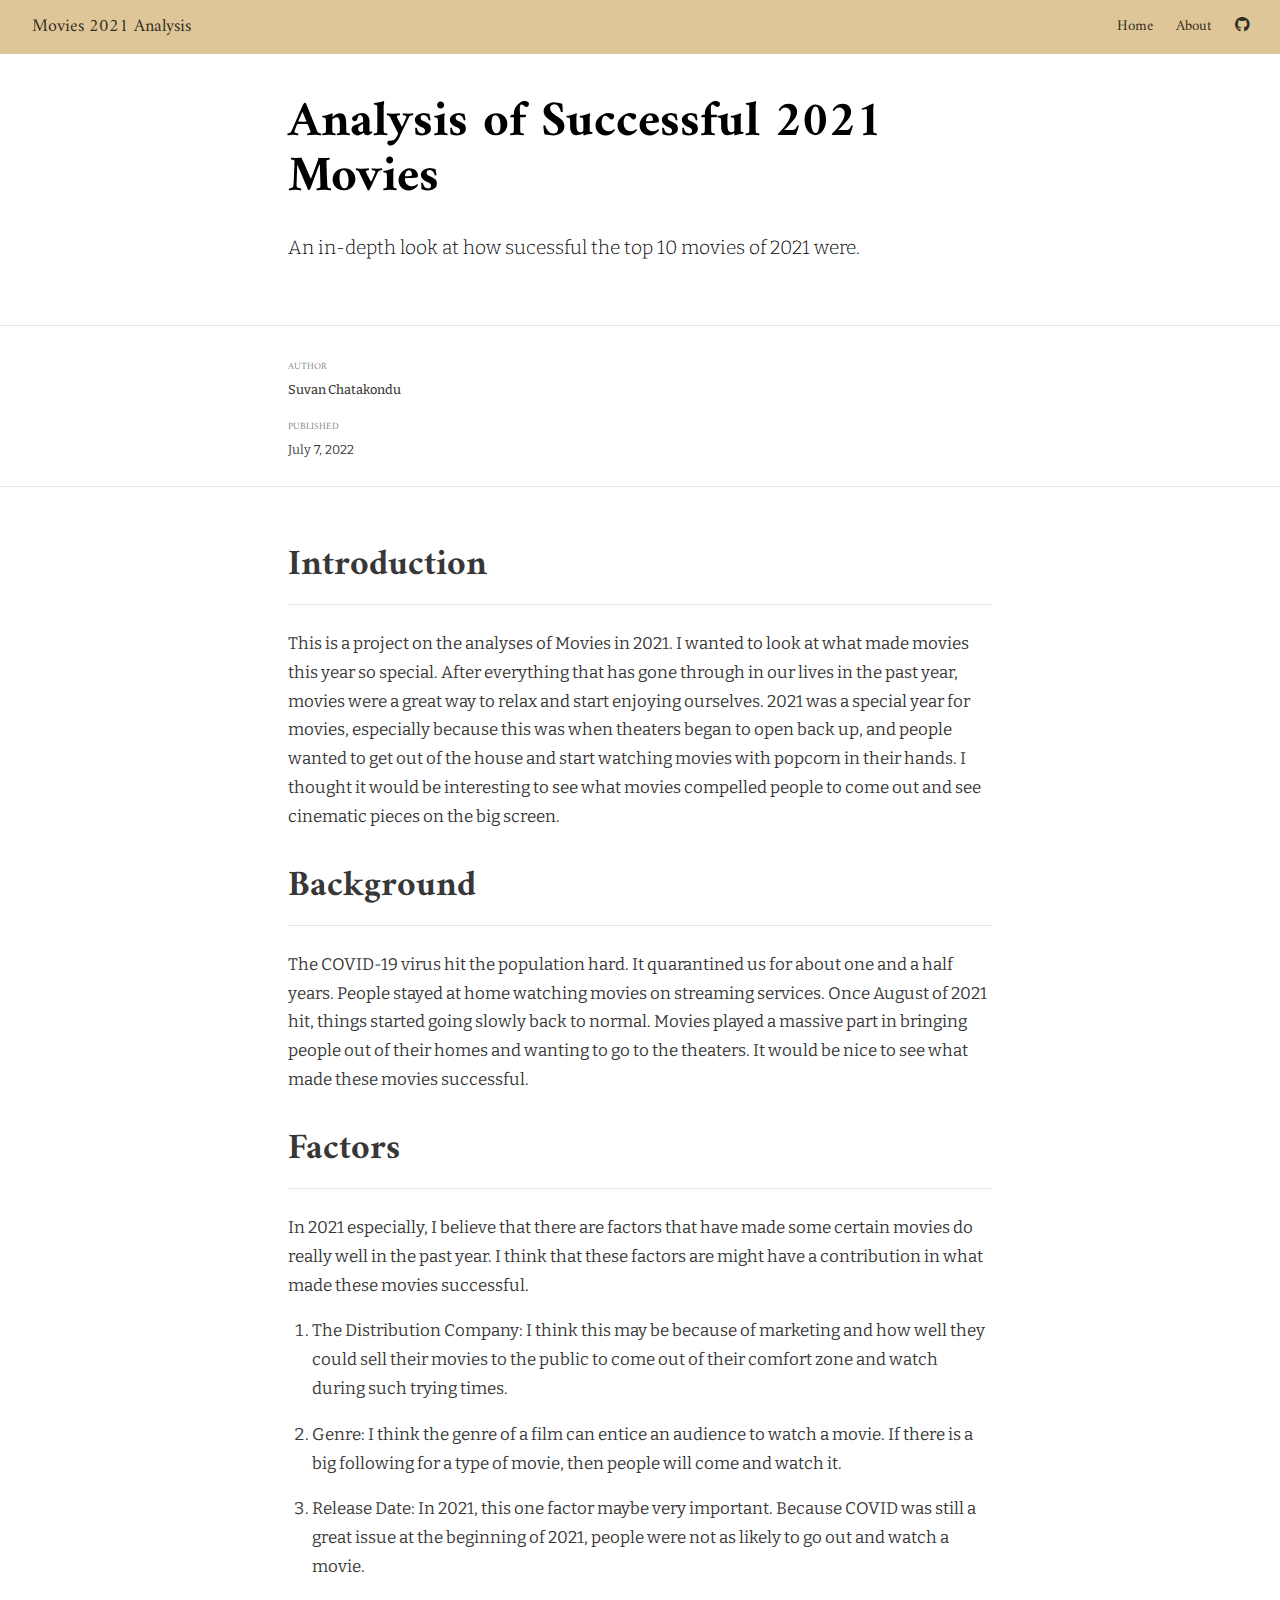
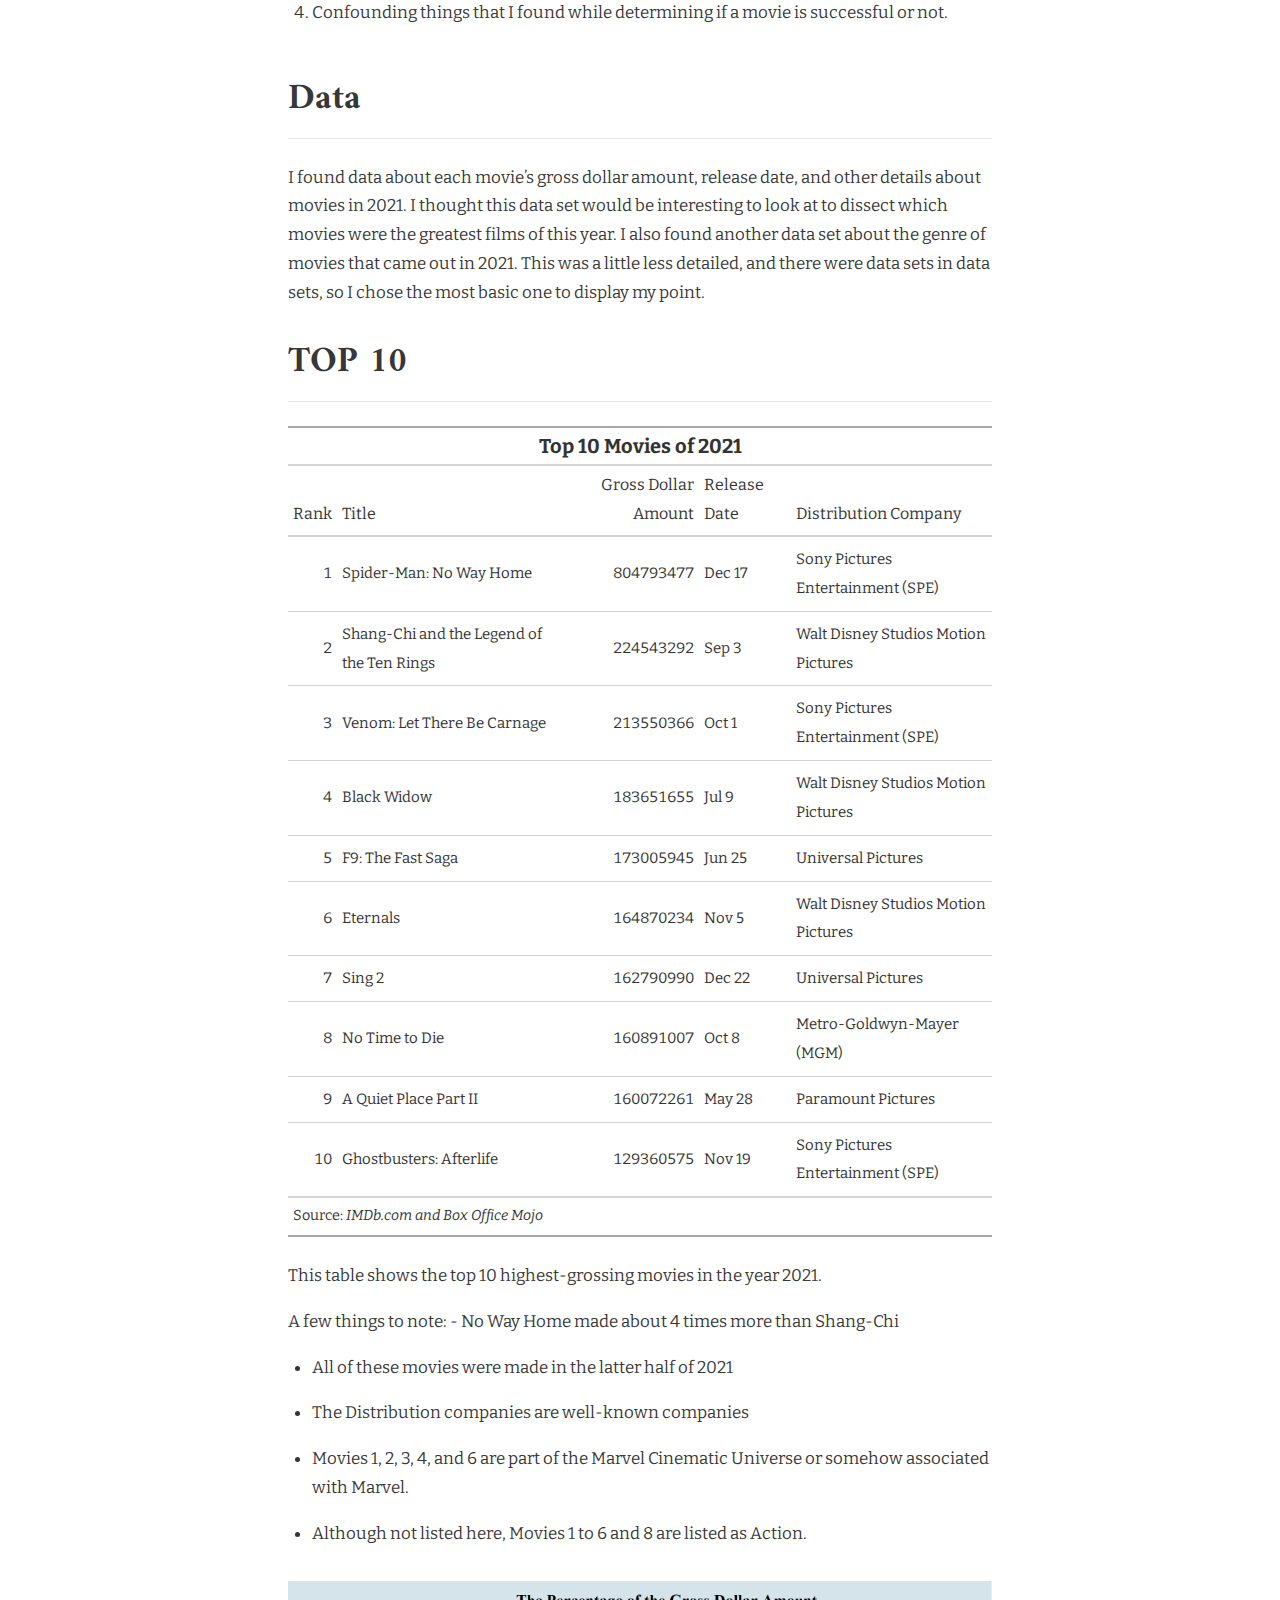
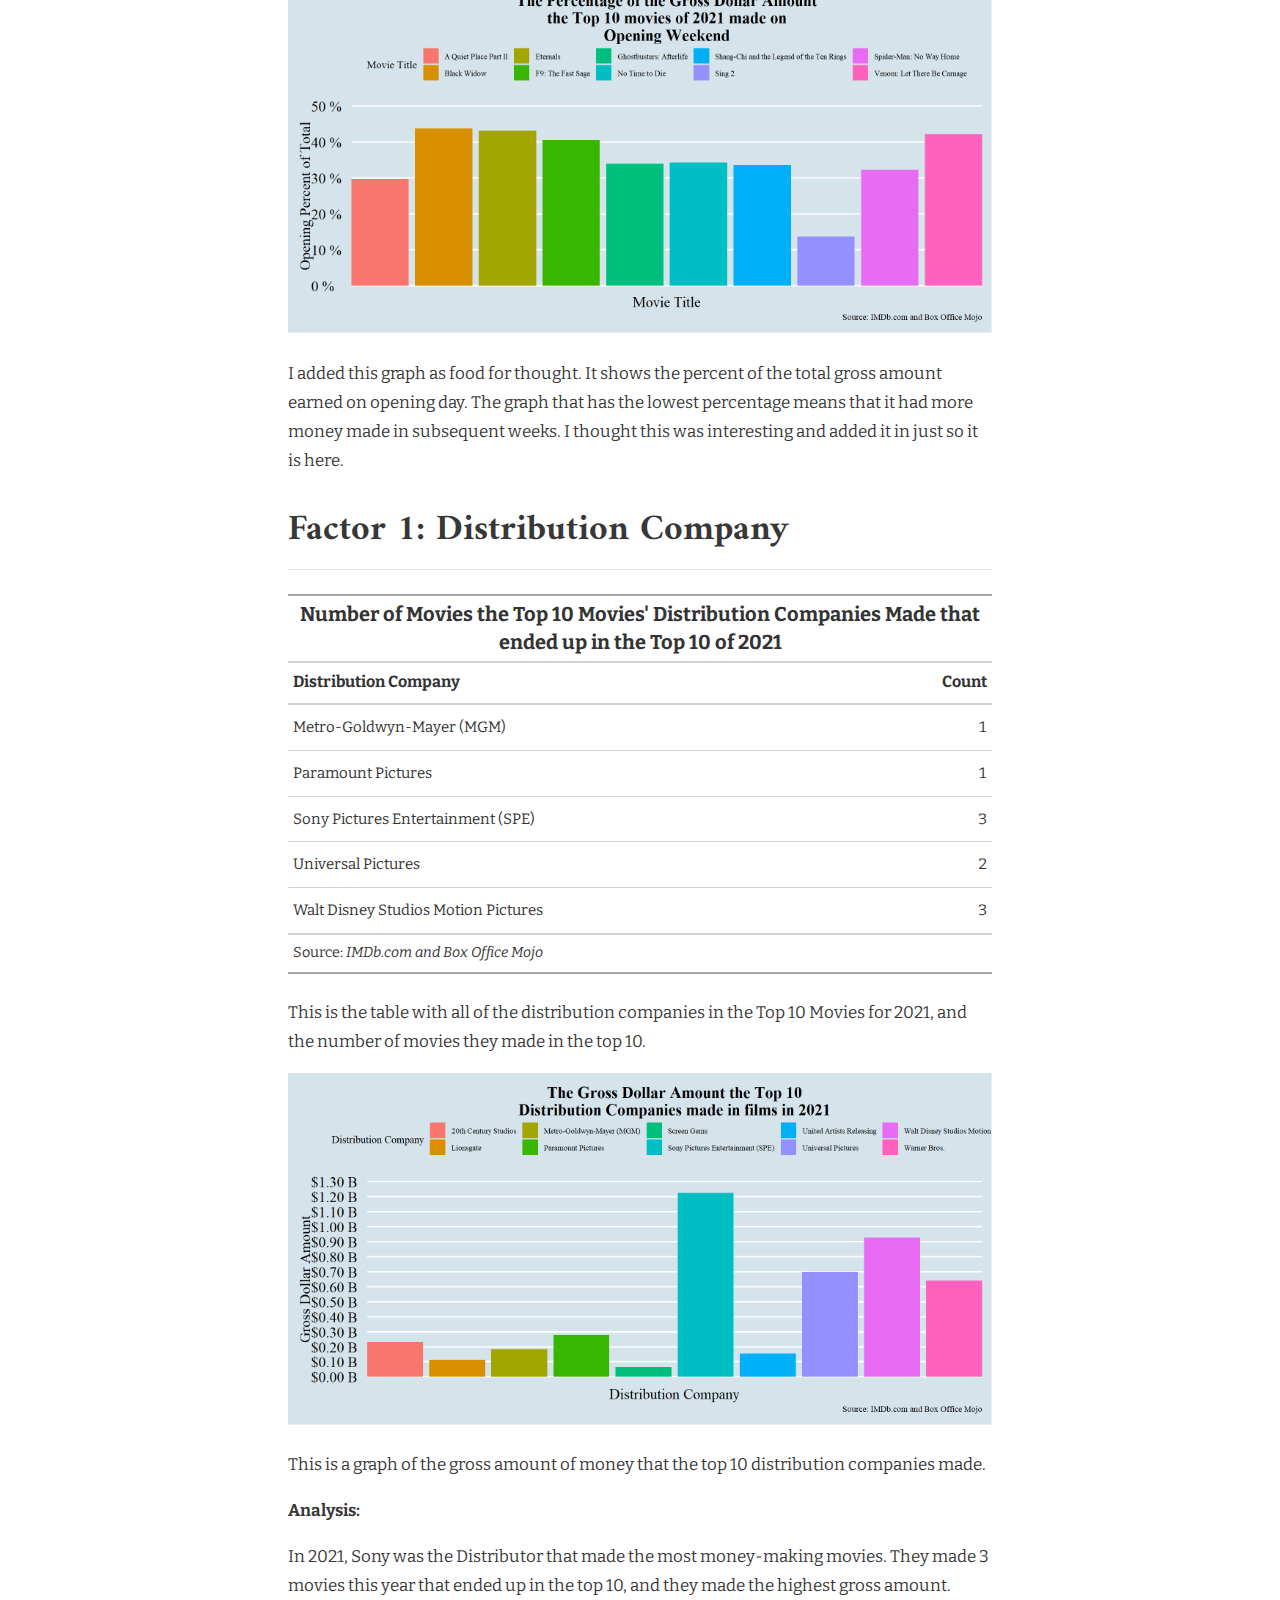
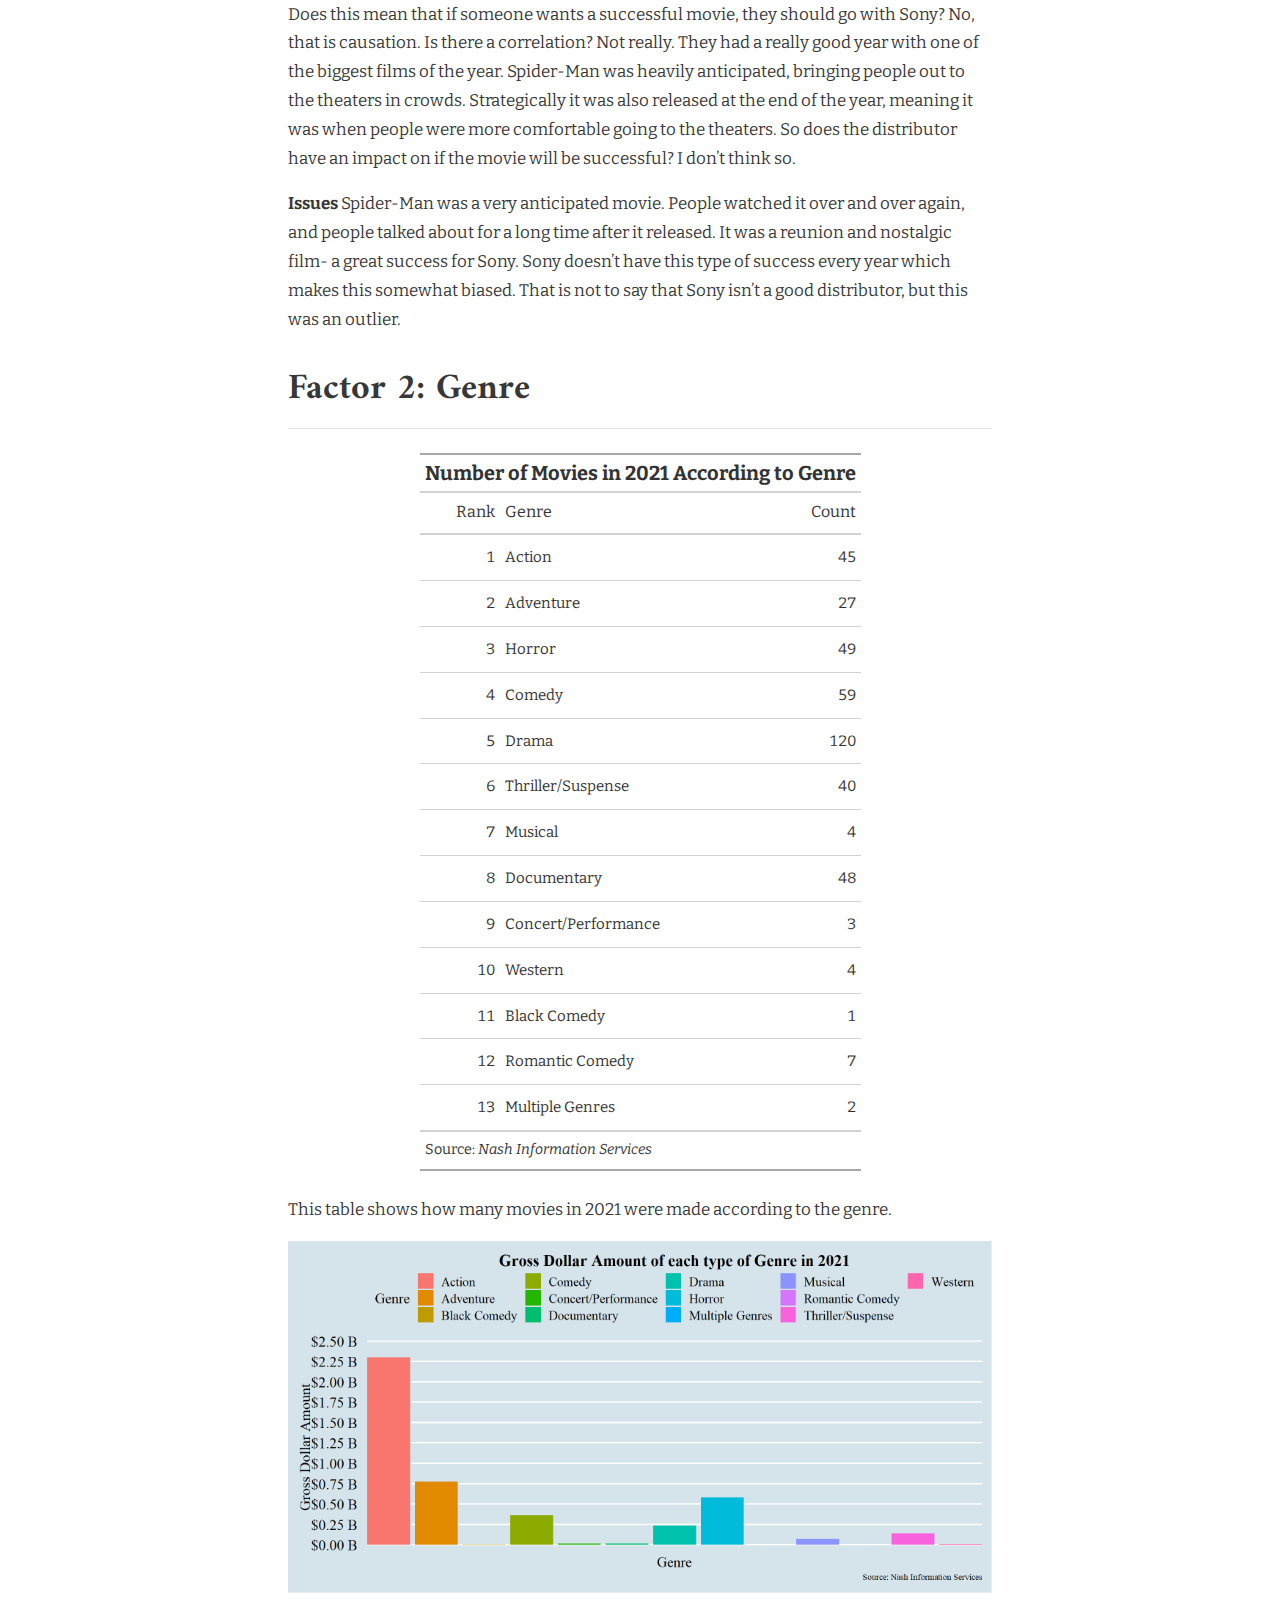
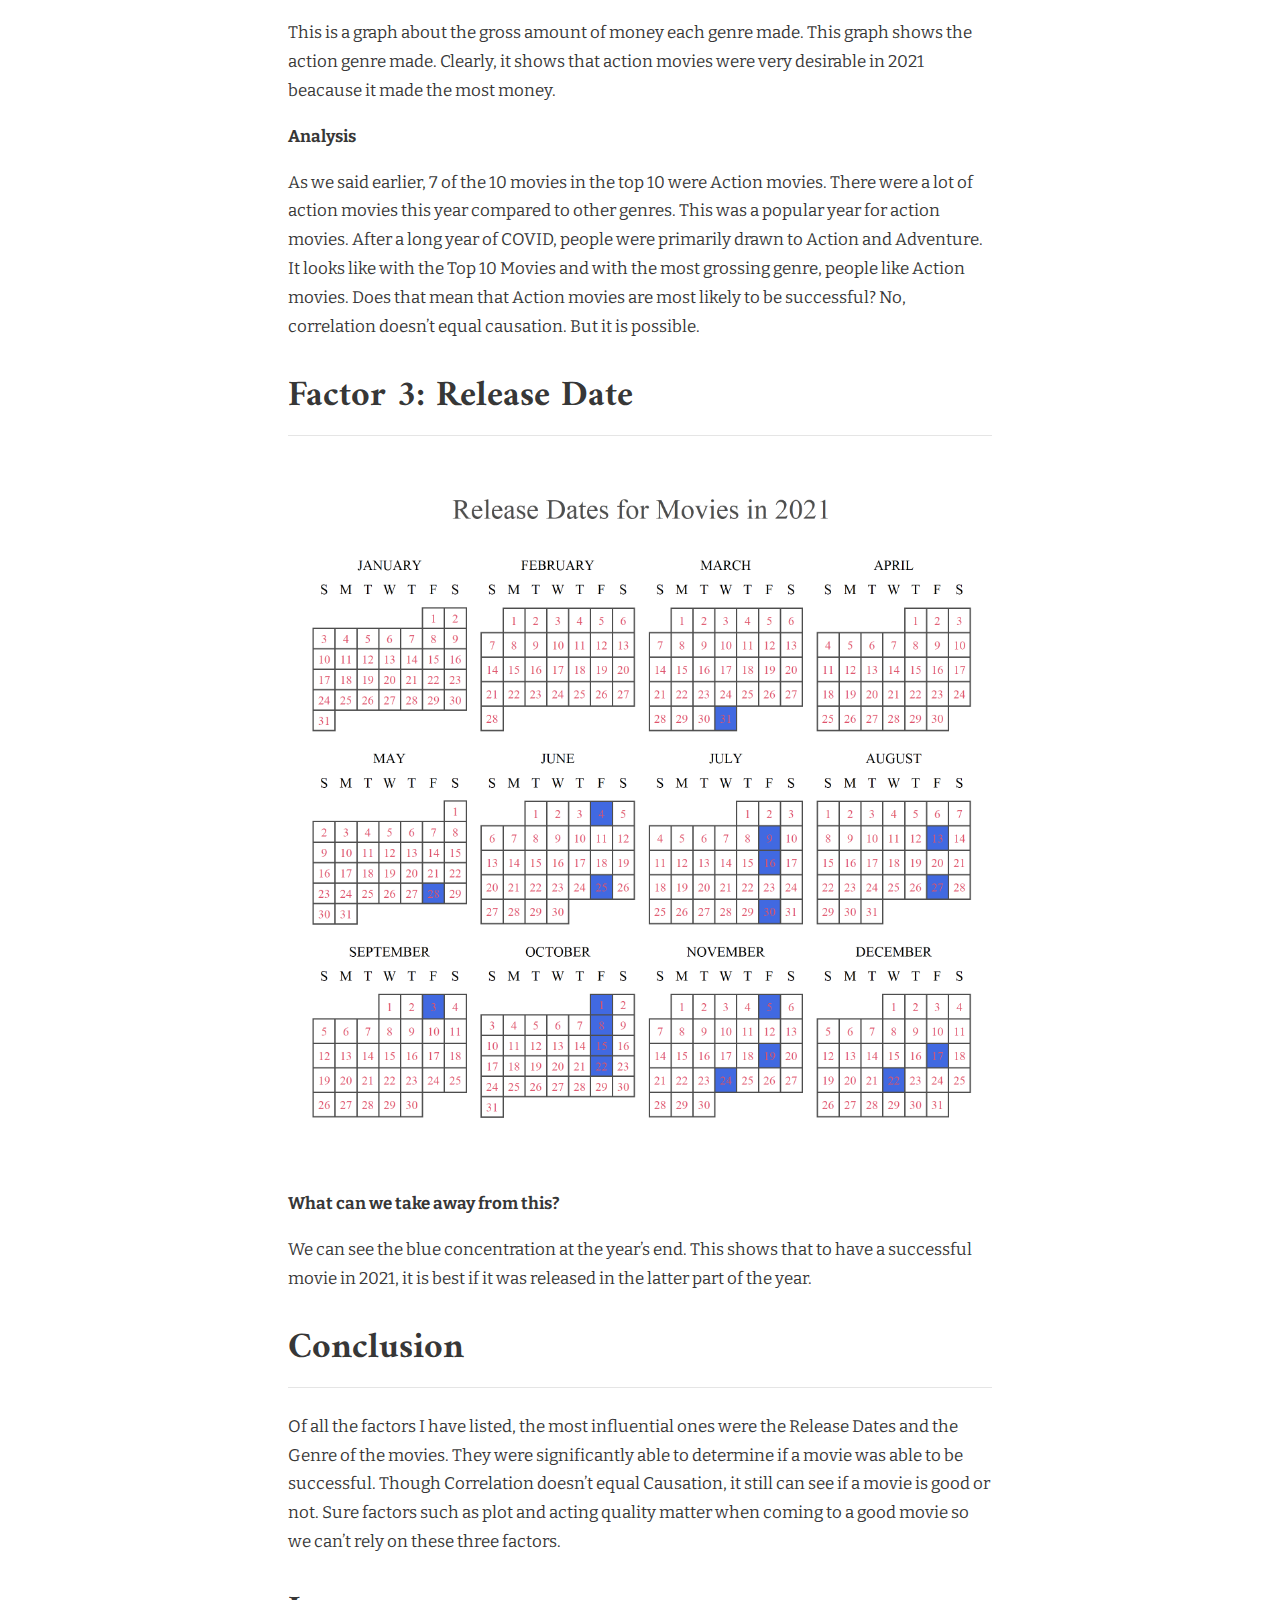
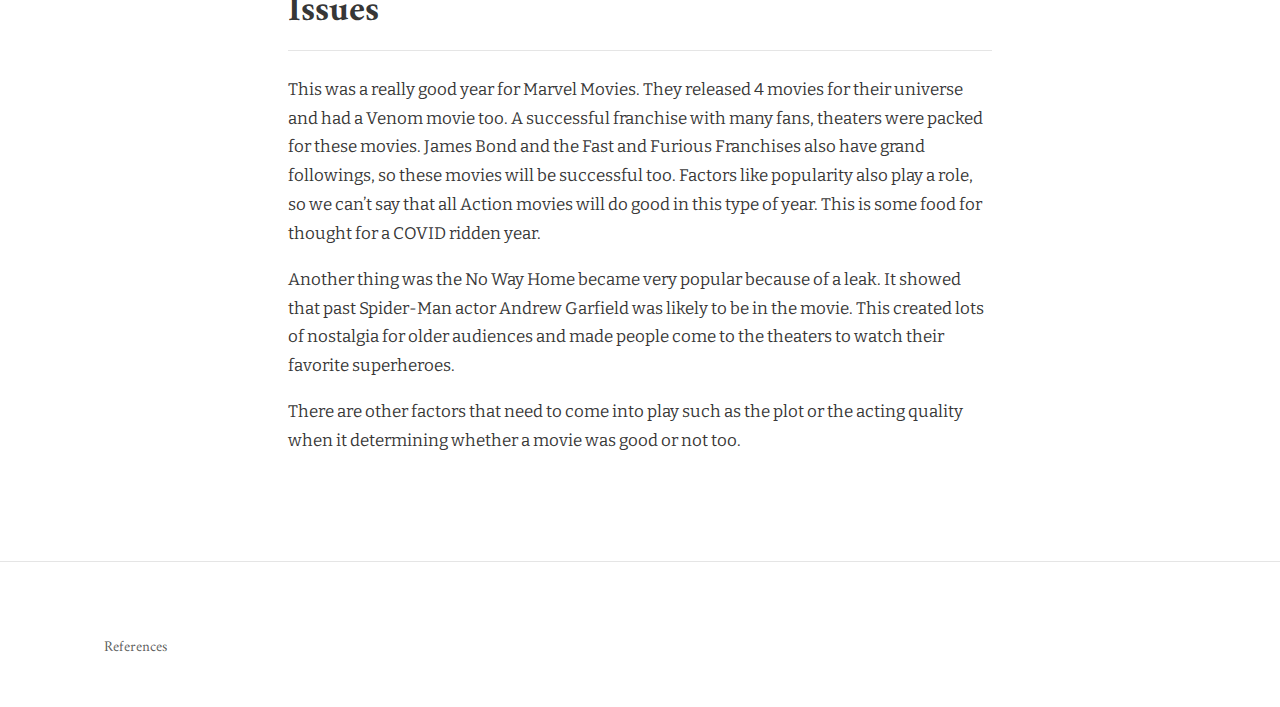
==== commit 6efe5f27: "added github icon to menu" ====
--- a/docs/index.html
+++ b/docs/index.html
@@ -2405,7 +2405,7 @@
 <!--radix_placeholder_front_matter-->
 
 <script id="distill-front-matter" type="text/json">
-{"title":"Analysis of Successful 2021 Movies","description":"An in-depth look at how sucessful the top 10 movies of 2021 were.","authors":[{"author":"Suvan Chatakondu","authorURL":"#","affiliation":"&nbsp;","affiliationURL":"#","orcidID":""}],"publishedDate":"2022-07-07T00:00:00.000-05:00","citationText":"Chatakondu, 2022"}
+{"title":"Analysis of Successful 2021 Movies","description":"An in-depth look at how sucessful the top 10 movies of 2021 were.","authors":[{"author":"Suvan Chatakondu","authorURL":"#","affiliation":"&nbsp;","affiliationURL":"#","orcidID":""}],"publishedDate":"2022-07-07T00:00:00.000-04:00","citationText":"Chatakondu, 2022"}
 </script>
 
 <!--/radix_placeholder_front_matter-->
@@ -2418,6 +2418,9 @@
 <div class="nav-right">
 <a href="index.html">Home</a>
 <a href="about.html">About</a>
+<a href="https://github.com/suvancha9866/movies_2021_project_2">
+<i class="fa fa-github" aria-hidden="true"></i>
+</a>
 <a href="javascript:void(0);" class="nav-toggle">&#9776;</a>
 </div>
 </nav>
@@ -2493,12 +2496,12 @@
 point.</p>
 <h2 id="top-10">TOP 10</h2>
 <div class="layout-chunk" data-layout="l-body">
-<div id="lbastoklgp" style="overflow-x:auto;overflow-y:auto;width:auto;height:auto;">
+<div id="cxjnacisce" style="overflow-x:auto;overflow-y:auto;width:auto;height:auto;">
 <style>html {
   font-family: -apple-system, BlinkMacSystemFont, 'Segoe UI', Roboto, Oxygen, Ubuntu, Cantarell, 'Helvetica Neue', 'Fira Sans', 'Droid Sans', Arial, sans-serif;
 }
 
-#lbastoklgp .gt_table {
+#cxjnacisce .gt_table {
   display: table;
   border-collapse: collapse;
   margin-left: auto;
@@ -2523,7 +2526,7 @@
   border-left-color: #D3D3D3;
 }
 
-#lbastoklgp .gt_heading {
+#cxjnacisce .gt_heading {
   background-color: #FFFFFF;
   text-align: center;
   border-bottom-color: #FFFFFF;
@@ -2535,7 +2538,7 @@
   border-right-color: #D3D3D3;
 }
 
-#lbastoklgp .gt_title {
+#cxjnacisce .gt_title {
   color: #333333;
   font-size: 125%;
   font-weight: initial;
@@ -2547,7 +2550,7 @@
   border-bottom-width: 0;
 }
 
-#lbastoklgp .gt_subtitle {
+#cxjnacisce .gt_subtitle {
   color: #333333;
   font-size: 85%;
   font-weight: initial;
@@ -2559,13 +2562,13 @@
   border-top-width: 0;
 }
 
-#lbastoklgp .gt_bottom_border {
+#cxjnacisce .gt_bottom_border {
   border-bottom-style: solid;
   border-bottom-width: 2px;
   border-bottom-color: #D3D3D3;
 }
 
-#lbastoklgp .gt_col_headings {
+#cxjnacisce .gt_col_headings {
   border-top-style: solid;
   border-top-width: 2px;
   border-top-color: #D3D3D3;
@@ -2580,7 +2583,7 @@
   border-right-color: #D3D3D3;
 }
 
-#lbastoklgp .gt_col_heading {
+#cxjnacisce .gt_col_heading {
   color: #333333;
   background-color: #FFFFFF;
   font-size: 100%;
@@ -2600,7 +2603,7 @@
   overflow-x: hidden;
 }
 
-#lbastoklgp .gt_column_spanner_outer {
+#cxjnacisce .gt_column_spanner_outer {
   color: #333333;
   background-color: #FFFFFF;
   font-size: 100%;
@@ -2612,15 +2615,15 @@
   padding-right: 4px;
 }
 
-#lbastoklgp .gt_column_spanner_outer:first-child {
+#cxjnacisce .gt_column_spanner_outer:first-child {
   padding-left: 0;
 }
 
-#lbastoklgp .gt_column_spanner_outer:last-child {
+#cxjnacisce .gt_column_spanner_outer:last-child {
   padding-right: 0;
 }
 
-#lbastoklgp .gt_column_spanner {
+#cxjnacisce .gt_column_spanner {
   border-bottom-style: solid;
   border-bottom-width: 2px;
   border-bottom-color: #D3D3D3;
@@ -2632,7 +2635,7 @@
   width: 100%;
 }
 
-#lbastoklgp .gt_group_heading {
+#cxjnacisce .gt_group_heading {
   padding-top: 8px;
   padding-bottom: 8px;
   padding-left: 5px;
@@ -2657,7 +2660,7 @@
   vertical-align: middle;
 }
 
-#lbastoklgp .gt_empty_group_heading {
+#cxjnacisce .gt_empty_group_heading {
   padding: 0.5px;
   color: #333333;
   background-color: #FFFFFF;
@@ -2672,15 +2675,15 @@
   vertical-align: middle;
 }
 
-#lbastoklgp .gt_from_md > :first-child {
+#cxjnacisce .gt_from_md > :first-child {
   margin-top: 0;
 }
 
-#lbastoklgp .gt_from_md > :last-child {
+#cxjnacisce .gt_from_md > :last-child {
   margin-bottom: 0;
 }
 
-#lbastoklgp .gt_row {
+#cxjnacisce .gt_row {
   padding-top: 8px;
   padding-bottom: 8px;
   padding-left: 5px;
@@ -2699,7 +2702,7 @@
   overflow-x: hidden;
 }
 
-#lbastoklgp .gt_stub {
+#cxjnacisce .gt_stub {
   color: #333333;
   background-color: #FFFFFF;
   font-size: 100%;
@@ -2712,7 +2715,7 @@
   padding-right: 5px;
 }
 
-#lbastoklgp .gt_stub_row_group {
+#cxjnacisce .gt_stub_row_group {
   color: #333333;
   background-color: #FFFFFF;
   font-size: 100%;
@@ -2726,11 +2729,11 @@
   vertical-align: top;
 }
 
-#lbastoklgp .gt_row_group_first td {
+#cxjnacisce .gt_row_group_first td {
   border-top-width: 2px;
 }
 
-#lbastoklgp .gt_summary_row {
+#cxjnacisce .gt_summary_row {
   color: #333333;
   background-color: #FFFFFF;
   text-transform: inherit;
@@ -2740,16 +2743,16 @@
   padding-right: 5px;
 }
 
-#lbastoklgp .gt_first_summary_row {
+#cxjnacisce .gt_first_summary_row {
   border-top-style: solid;
   border-top-color: #D3D3D3;
 }
 
-#lbastoklgp .gt_first_summary_row.thick {
+#cxjnacisce .gt_first_summary_row.thick {
   border-top-width: 2px;
 }
 
-#lbastoklgp .gt_last_summary_row {
+#cxjnacisce .gt_last_summary_row {
   padding-top: 8px;
   padding-bottom: 8px;
   padding-left: 5px;
@@ -2759,7 +2762,7 @@
   border-bottom-color: #D3D3D3;
 }
 
-#lbastoklgp .gt_grand_summary_row {
+#cxjnacisce .gt_grand_summary_row {
   color: #333333;
   background-color: #FFFFFF;
   text-transform: inherit;
@@ -2769,7 +2772,7 @@
   padding-right: 5px;
 }
 
-#lbastoklgp .gt_first_grand_summary_row {
+#cxjnacisce .gt_first_grand_summary_row {
   padding-top: 8px;
   padding-bottom: 8px;
   padding-left: 5px;
@@ -2779,11 +2782,11 @@
   border-top-color: #D3D3D3;
 }
 
-#lbastoklgp .gt_striped {
+#cxjnacisce .gt_striped {
   background-color: rgba(128, 128, 128, 0.05);
 }
 
-#lbastoklgp .gt_table_body {
+#cxjnacisce .gt_table_body {
   border-top-style: solid;
   border-top-width: 2px;
   border-top-color: #D3D3D3;
@@ -2792,7 +2795,7 @@
   border-bottom-color: #D3D3D3;
 }
 
-#lbastoklgp .gt_footnotes {
+#cxjnacisce .gt_footnotes {
   color: #333333;
   background-color: #FFFFFF;
   border-bottom-style: none;
@@ -2806,7 +2809,7 @@
   border-right-color: #D3D3D3;
 }
 
-#lbastoklgp .gt_footnote {
+#cxjnacisce .gt_footnote {
   margin: 0px;
   font-size: 90%;
   padding-left: 4px;
@@ -2815,7 +2818,7 @@
   padding-right: 5px;
 }
 
-#lbastoklgp .gt_sourcenotes {
+#cxjnacisce .gt_sourcenotes {
   color: #333333;
   background-color: #FFFFFF;
   border-bottom-style: none;
@@ -2829,7 +2832,7 @@
   border-right-color: #D3D3D3;
 }
 
-#lbastoklgp .gt_sourcenote {
+#cxjnacisce .gt_sourcenote {
   font-size: 90%;
   padding-top: 4px;
   padding-bottom: 4px;
@@ -2837,36 +2840,36 @@
   padding-right: 5px;
 }
 
-#lbastoklgp .gt_left {
+#cxjnacisce .gt_left {
   text-align: left;
 }
 
-#lbastoklgp .gt_center {
+#cxjnacisce .gt_center {
   text-align: center;
 }
 
-#lbastoklgp .gt_right {
+#cxjnacisce .gt_right {
   text-align: right;
   font-variant-numeric: tabular-nums;
 }
 
-#lbastoklgp .gt_font_normal {
+#cxjnacisce .gt_font_normal {
   font-weight: normal;
 }
 
-#lbastoklgp .gt_font_bold {
+#cxjnacisce .gt_font_bold {
   font-weight: bold;
 }
 
-#lbastoklgp .gt_font_italic {
+#cxjnacisce .gt_font_italic {
   font-style: italic;
 }
 
-#lbastoklgp .gt_super {
+#cxjnacisce .gt_super {
   font-size: 65%;
 }
 
-#lbastoklgp .gt_two_val_uncert {
+#cxjnacisce .gt_two_val_uncert {
   display: inline-block;
   line-height: 1em;
   text-align: right;
@@ -2875,31 +2878,31 @@
   margin-left: 0.1em;
 }
 
-#lbastoklgp .gt_footnote_marks {
+#cxjnacisce .gt_footnote_marks {
   font-style: italic;
   font-weight: normal;
   font-size: 75%;
   vertical-align: 0.4em;
 }
 
-#lbastoklgp .gt_asterisk {
+#cxjnacisce .gt_asterisk {
   font-size: 100%;
   vertical-align: 0;
 }
 
-#lbastoklgp .gt_slash_mark {
+#cxjnacisce .gt_slash_mark {
   font-size: 0.7em;
   line-height: 0.7em;
   vertical-align: 0.15em;
 }
 
-#lbastoklgp .gt_fraction_numerator {
+#cxjnacisce .gt_fraction_numerator {
   font-size: 0.6em;
   line-height: 0.6em;
   vertical-align: 0.45em;
 }
 
-#lbastoklgp .gt_fraction_denominator {
+#cxjnacisce .gt_fraction_denominator {
   font-size: 0.6em;
   line-height: 0.6em;
   vertical-align: -0.05em;
@@ -3004,12 +3007,12 @@
 <h2 id="factor-1-distribution-company">Factor 1: Distribution
 Company</h2>
 <div class="layout-chunk" data-layout="l-body">
-<div id="wylwyillnu" style="overflow-x:auto;overflow-y:auto;width:auto;height:auto;">
+<div id="zyvsdvzsev" style="overflow-x:auto;overflow-y:auto;width:auto;height:auto;">
 <style>html {
   font-family: -apple-system, BlinkMacSystemFont, 'Segoe UI', Roboto, Oxygen, Ubuntu, Cantarell, 'Helvetica Neue', 'Fira Sans', 'Droid Sans', Arial, sans-serif;
 }
 
-#wylwyillnu .gt_table {
+#zyvsdvzsev .gt_table {
   display: table;
   border-collapse: collapse;
   margin-left: auto;
@@ -3034,7 +3037,7 @@
   border-left-color: #D3D3D3;
 }
 
-#wylwyillnu .gt_heading {
+#zyvsdvzsev .gt_heading {
   background-color: #FFFFFF;
   text-align: center;
   border-bottom-color: #FFFFFF;
@@ -3046,7 +3049,7 @@
   border-right-color: #D3D3D3;
 }
 
-#wylwyillnu .gt_title {
+#zyvsdvzsev .gt_title {
   color: #333333;
   font-size: 125%;
   font-weight: initial;
@@ -3058,7 +3061,7 @@
   border-bottom-width: 0;
 }
 
-#wylwyillnu .gt_subtitle {
+#zyvsdvzsev .gt_subtitle {
   color: #333333;
   font-size: 85%;
   font-weight: initial;
@@ -3070,13 +3073,13 @@
   border-top-width: 0;
 }
 
-#wylwyillnu .gt_bottom_border {
+#zyvsdvzsev .gt_bottom_border {
   border-bottom-style: solid;
   border-bottom-width: 2px;
   border-bottom-color: #D3D3D3;
 }
 
-#wylwyillnu .gt_col_headings {
+#zyvsdvzsev .gt_col_headings {
   border-top-style: solid;
   border-top-width: 2px;
   border-top-color: #D3D3D3;
@@ -3091,7 +3094,7 @@
   border-right-color: #D3D3D3;
 }
 
-#wylwyillnu .gt_col_heading {
+#zyvsdvzsev .gt_col_heading {
   color: #333333;
   background-color: #FFFFFF;
   font-size: 100%;
@@ -3111,7 +3114,7 @@
   overflow-x: hidden;
 }
 
-#wylwyillnu .gt_column_spanner_outer {
+#zyvsdvzsev .gt_column_spanner_outer {
   color: #333333;
   background-color: #FFFFFF;
   font-size: 100%;
@@ -3123,15 +3126,15 @@
   padding-right: 4px;
 }
 
-#wylwyillnu .gt_column_spanner_outer:first-child {
+#zyvsdvzsev .gt_column_spanner_outer:first-child {
   padding-left: 0;
 }
 
-#wylwyillnu .gt_column_spanner_outer:last-child {
+#zyvsdvzsev .gt_column_spanner_outer:last-child {
   padding-right: 0;
 }
 
-#wylwyillnu .gt_column_spanner {
+#zyvsdvzsev .gt_column_spanner {
   border-bottom-style: solid;
   border-bottom-width: 2px;
   border-bottom-color: #D3D3D3;
@@ -3143,7 +3146,7 @@
   width: 100%;
 }
 
-#wylwyillnu .gt_group_heading {
+#zyvsdvzsev .gt_group_heading {
   padding-top: 8px;
   padding-bottom: 8px;
   padding-left: 5px;
@@ -3168,7 +3171,7 @@
   vertical-align: middle;
 }
 
-#wylwyillnu .gt_empty_group_heading {
+#zyvsdvzsev .gt_empty_group_heading {
   padding: 0.5px;
   color: #333333;
   background-color: #FFFFFF;
@@ -3183,15 +3186,15 @@
   vertical-align: middle;
 }
 
-#wylwyillnu .gt_from_md > :first-child {
+#zyvsdvzsev .gt_from_md > :first-child {
   margin-top: 0;
 }
 
-#wylwyillnu .gt_from_md > :last-child {
+#zyvsdvzsev .gt_from_md > :last-child {
   margin-bottom: 0;
 }
 
-#wylwyillnu .gt_row {
+#zyvsdvzsev .gt_row {
   padding-top: 8px;
   padding-bottom: 8px;
   padding-left: 5px;
@@ -3210,7 +3213,7 @@
   overflow-x: hidden;
 }
 
-#wylwyillnu .gt_stub {
+#zyvsdvzsev .gt_stub {
   color: #333333;
   background-color: #FFFFFF;
   font-size: 100%;
@@ -3223,7 +3226,7 @@
   padding-right: 5px;
 }
 
-#wylwyillnu .gt_stub_row_group {
+#zyvsdvzsev .gt_stub_row_group {
   color: #333333;
   background-color: #FFFFFF;
   font-size: 100%;
@@ -3237,11 +3240,11 @@
   vertical-align: top;
 }
 
-#wylwyillnu .gt_row_group_first td {
+#zyvsdvzsev .gt_row_group_first td {
   border-top-width: 2px;
 }
 
-#wylwyillnu .gt_summary_row {
+#zyvsdvzsev .gt_summary_row {
   color: #333333;
   background-color: #FFFFFF;
   text-transform: inherit;
@@ -3251,16 +3254,16 @@
   padding-right: 5px;
 }
 
-#wylwyillnu .gt_first_summary_row {
+#zyvsdvzsev .gt_first_summary_row {
   border-top-style: solid;
   border-top-color: #D3D3D3;
 }
 
-#wylwyillnu .gt_first_summary_row.thick {
+#zyvsdvzsev .gt_first_summary_row.thick {
   border-top-width: 2px;
 }
 
-#wylwyillnu .gt_last_summary_row {
+#zyvsdvzsev .gt_last_summary_row {
   padding-top: 8px;
   padding-bottom: 8px;
   padding-left: 5px;
@@ -3270,7 +3273,7 @@
   border-bottom-color: #D3D3D3;
 }
 
-#wylwyillnu .gt_grand_summary_row {
+#zyvsdvzsev .gt_grand_summary_row {
   color: #333333;
   background-color: #FFFFFF;
   text-transform: inherit;
@@ -3280,7 +3283,7 @@
   padding-right: 5px;
 }
 
-#wylwyillnu .gt_first_grand_summary_row {
+#zyvsdvzsev .gt_first_grand_summary_row {
   padding-top: 8px;
   padding-bottom: 8px;
   padding-left: 5px;
@@ -3290,11 +3293,11 @@
   border-top-color: #D3D3D3;
 }
 
-#wylwyillnu .gt_striped {
+#zyvsdvzsev .gt_striped {
   background-color: rgba(128, 128, 128, 0.05);
 }
 
-#wylwyillnu .gt_table_body {
+#zyvsdvzsev .gt_table_body {
   border-top-style: solid;
   border-top-width: 2px;
   border-top-color: #D3D3D3;
@@ -3303,7 +3306,7 @@
   border-bottom-color: #D3D3D3;
 }
 
-#wylwyillnu .gt_footnotes {
+#zyvsdvzsev .gt_footnotes {
   color: #333333;
   background-color: #FFFFFF;
   border-bottom-style: none;
@@ -3317,7 +3320,7 @@
   border-right-color: #D3D3D3;
 }
 
-#wylwyillnu .gt_footnote {
+#zyvsdvzsev .gt_footnote {
   margin: 0px;
   font-size: 90%;
   padding-left: 4px;
@@ -3326,7 +3329,7 @@
   padding-right: 5px;
 }
 
-#wylwyillnu .gt_sourcenotes {
+#zyvsdvzsev .gt_sourcenotes {
   color: #333333;
   background-color: #FFFFFF;
   border-bottom-style: none;
@@ -3340,7 +3343,7 @@
   border-right-color: #D3D3D3;
 }
 
-#wylwyillnu .gt_sourcenote {
+#zyvsdvzsev .gt_sourcenote {
   font-size: 90%;
   padding-top: 4px;
   padding-bottom: 4px;
@@ -3348,36 +3351,36 @@
   padding-right: 5px;
 }
 
-#wylwyillnu .gt_left {
+#zyvsdvzsev .gt_left {
   text-align: left;
 }
 
-#wylwyillnu .gt_center {
+#zyvsdvzsev .gt_center {
   text-align: center;
 }
 
-#wylwyillnu .gt_right {
+#zyvsdvzsev .gt_right {
   text-align: right;
   font-variant-numeric: tabular-nums;
 }
 
-#wylwyillnu .gt_font_normal {
+#zyvsdvzsev .gt_font_normal {
   font-weight: normal;
 }
 
-#wylwyillnu .gt_font_bold {
+#zyvsdvzsev .gt_font_bold {
   font-weight: bold;
 }
 
-#wylwyillnu .gt_font_italic {
+#zyvsdvzsev .gt_font_italic {
   font-style: italic;
 }
 
-#wylwyillnu .gt_super {
+#zyvsdvzsev .gt_super {
   font-size: 65%;
 }
 
-#wylwyillnu .gt_two_val_uncert {
+#zyvsdvzsev .gt_two_val_uncert {
   display: inline-block;
   line-height: 1em;
   text-align: right;
@@ -3386,31 +3389,31 @@
   margin-left: 0.1em;
 }
 
-#wylwyillnu .gt_footnote_marks {
+#zyvsdvzsev .gt_footnote_marks {
   font-style: italic;
   font-weight: normal;
   font-size: 75%;
   vertical-align: 0.4em;
 }
 
-#wylwyillnu .gt_asterisk {
+#zyvsdvzsev .gt_asterisk {
   font-size: 100%;
   vertical-align: 0;
 }
 
-#wylwyillnu .gt_slash_mark {
+#zyvsdvzsev .gt_slash_mark {
   font-size: 0.7em;
   line-height: 0.7em;
   vertical-align: 0.15em;
 }
 
-#wylwyillnu .gt_fraction_numerator {
+#zyvsdvzsev .gt_fraction_numerator {
   font-size: 0.6em;
   line-height: 0.6em;
   vertical-align: 0.45em;
 }
 
-#wylwyillnu .gt_fraction_denominator {
+#zyvsdvzsev .gt_fraction_denominator {
   font-size: 0.6em;
   line-height: 0.6em;
   vertical-align: -0.05em;
@@ -3477,12 +3480,12 @@
 isn’t a good distributor, but this was an outlier.</p>
 <h2 id="factor-2-genre">Factor 2: Genre</h2>
 <div class="layout-chunk" data-layout="l-body">
-<div id="lghgqvmsjk" style="overflow-x:auto;overflow-y:auto;width:auto;height:auto;">
+<div id="xrrgpcmtaz" style="overflow-x:auto;overflow-y:auto;width:auto;height:auto;">
 <style>html {
   font-family: -apple-system, BlinkMacSystemFont, 'Segoe UI', Roboto, Oxygen, Ubuntu, Cantarell, 'Helvetica Neue', 'Fira Sans', 'Droid Sans', Arial, sans-serif;
 }
 
-#lghgqvmsjk .gt_table {
+#xrrgpcmtaz .gt_table {
   display: table;
   border-collapse: collapse;
   margin-left: auto;
@@ -3507,7 +3510,7 @@
   border-left-color: #D3D3D3;
 }
 
-#lghgqvmsjk .gt_heading {
+#xrrgpcmtaz .gt_heading {
   background-color: #FFFFFF;
   text-align: center;
   border-bottom-color: #FFFFFF;
@@ -3519,7 +3522,7 @@
   border-right-color: #D3D3D3;
 }
 
-#lghgqvmsjk .gt_title {
+#xrrgpcmtaz .gt_title {
   color: #333333;
   font-size: 125%;
   font-weight: initial;
@@ -3531,7 +3534,7 @@
   border-bottom-width: 0;
 }
 
-#lghgqvmsjk .gt_subtitle {
+#xrrgpcmtaz .gt_subtitle {
   color: #333333;
   font-size: 85%;
   font-weight: initial;
@@ -3543,13 +3546,13 @@
   border-top-width: 0;
 }
 
-#lghgqvmsjk .gt_bottom_border {
+#xrrgpcmtaz .gt_bottom_border {
   border-bottom-style: solid;
   border-bottom-width: 2px;
   border-bottom-color: #D3D3D3;
 }
 
-#lghgqvmsjk .gt_col_headings {
+#xrrgpcmtaz .gt_col_headings {
   border-top-style: solid;
   border-top-width: 2px;
   border-top-color: #D3D3D3;
@@ -3564,7 +3567,7 @@
   border-right-color: #D3D3D3;
 }
 
-#lghgqvmsjk .gt_col_heading {
+#xrrgpcmtaz .gt_col_heading {
   color: #333333;
   background-color: #FFFFFF;
   font-size: 100%;
@@ -3584,7 +3587,7 @@
   overflow-x: hidden;
 }
 
-#lghgqvmsjk .gt_column_spanner_outer {
+#xrrgpcmtaz .gt_column_spanner_outer {
   color: #333333;
   background-color: #FFFFFF;
   font-size: 100%;
@@ -3596,15 +3599,15 @@
   padding-right: 4px;
 }
 
-#lghgqvmsjk .gt_column_spanner_outer:first-child {
+#xrrgpcmtaz .gt_column_spanner_outer:first-child {
   padding-left: 0;
 }
 
-#lghgqvmsjk .gt_column_spanner_outer:last-child {
+#xrrgpcmtaz .gt_column_spanner_outer:last-child {
   padding-right: 0;
 }
 
-#lghgqvmsjk .gt_column_spanner {
+#xrrgpcmtaz .gt_column_spanner {
   border-bottom-style: solid;
   border-bottom-width: 2px;
   border-bottom-color: #D3D3D3;
@@ -3616,7 +3619,7 @@
   width: 100%;
 }
 
-#lghgqvmsjk .gt_group_heading {
+#xrrgpcmtaz .gt_group_heading {
   padding-top: 8px;
   padding-bottom: 8px;
   padding-left: 5px;
@@ -3641,7 +3644,7 @@
   vertical-align: middle;
 }
 
-#lghgqvmsjk .gt_empty_group_heading {
+#xrrgpcmtaz .gt_empty_group_heading {
   padding: 0.5px;
   color: #333333;
   background-color: #FFFFFF;
@@ -3656,15 +3659,15 @@
   vertical-align: middle;
 }
 
-#lghgqvmsjk .gt_from_md > :first-child {
+#xrrgpcmtaz .gt_from_md > :first-child {
   margin-top: 0;
 }
 
-#lghgqvmsjk .gt_from_md > :last-child {
+#xrrgpcmtaz .gt_from_md > :last-child {
   margin-bottom: 0;
 }
 
-#lghgqvmsjk .gt_row {
+#xrrgpcmtaz .gt_row {
   padding-top: 8px;
   padding-bottom: 8px;
   padding-left: 5px;
@@ -3683,7 +3686,7 @@
   overflow-x: hidden;
 }
 
-#lghgqvmsjk .gt_stub {
+#xrrgpcmtaz .gt_stub {
   color: #333333;
   background-color: #FFFFFF;
   font-size: 100%;
@@ -3696,7 +3699,7 @@
   padding-right: 5px;
 }
 
-#lghgqvmsjk .gt_stub_row_group {
+#xrrgpcmtaz .gt_stub_row_group {
   color: #333333;
   background-color: #FFFFFF;
   font-size: 100%;
@@ -3710,11 +3713,11 @@
   vertical-align: top;
 }
 
-#lghgqvmsjk .gt_row_group_first td {
+#xrrgpcmtaz .gt_row_group_first td {
   border-top-width: 2px;
 }
 
-#lghgqvmsjk .gt_summary_row {
+#xrrgpcmtaz .gt_summary_row {
   color: #333333;
   background-color: #FFFFFF;
   text-transform: inherit;
@@ -3724,16 +3727,16 @@
   padding-right: 5px;
 }
 
-#lghgqvmsjk .gt_first_summary_row {
+#xrrgpcmtaz .gt_first_summary_row {
   border-top-style: solid;
   border-top-color: #D3D3D3;
 }
 
-#lghgqvmsjk .gt_first_summary_row.thick {
+#xrrgpcmtaz .gt_first_summary_row.thick {
   border-top-width: 2px;
 }
 
-#lghgqvmsjk .gt_last_summary_row {
+#xrrgpcmtaz .gt_last_summary_row {
   padding-top: 8px;
   padding-bottom: 8px;
   padding-left: 5px;
@@ -3743,7 +3746,7 @@
   border-bottom-color: #D3D3D3;
 }
 
-#lghgqvmsjk .gt_grand_summary_row {
+#xrrgpcmtaz .gt_grand_summary_row {
   color: #333333;
   background-color: #FFFFFF;
   text-transform: inherit;
@@ -3753,7 +3756,7 @@
   padding-right: 5px;
 }
 
-#lghgqvmsjk .gt_first_grand_summary_row {
+#xrrgpcmtaz .gt_first_grand_summary_row {
   padding-top: 8px;
   padding-bottom: 8px;
   padding-left: 5px;
@@ -3763,11 +3766,11 @@
   border-top-color: #D3D3D3;
 }
 
-#lghgqvmsjk .gt_striped {
+#xrrgpcmtaz .gt_striped {
   background-color: rgba(128, 128, 128, 0.05);
 }
 
-#lghgqvmsjk .gt_table_body {
+#xrrgpcmtaz .gt_table_body {
   border-top-style: solid;
   border-top-width: 2px;
   border-top-color: #D3D3D3;
@@ -3776,7 +3779,7 @@
   border-bottom-color: #D3D3D3;
 }
 
-#lghgqvmsjk .gt_footnotes {
+#xrrgpcmtaz .gt_footnotes {
   color: #333333;
   background-color: #FFFFFF;
   border-bottom-style: none;
@@ -3790,7 +3793,7 @@
   border-right-color: #D3D3D3;
 }
 
-#lghgqvmsjk .gt_footnote {
+#xrrgpcmtaz .gt_footnote {
   margin: 0px;
   font-size: 90%;
   padding-left: 4px;
@@ -3799,7 +3802,7 @@
   padding-right: 5px;
 }
 
-#lghgqvmsjk .gt_sourcenotes {
+#xrrgpcmtaz .gt_sourcenotes {
   color: #333333;
   background-color: #FFFFFF;
   border-bottom-style: none;
@@ -3813,7 +3816,7 @@
   border-right-color: #D3D3D3;
 }
 
-#lghgqvmsjk .gt_sourcenote {
+#xrrgpcmtaz .gt_sourcenote {
   font-size: 90%;
   padding-top: 4px;
   padding-bottom: 4px;
@@ -3821,36 +3824,36 @@
   padding-right: 5px;
 }
 
-#lghgqvmsjk .gt_left {
+#xrrgpcmtaz .gt_left {
   text-align: left;
 }
 
-#lghgqvmsjk .gt_center {
+#xrrgpcmtaz .gt_center {
   text-align: center;
 }
 
-#lghgqvmsjk .gt_right {
+#xrrgpcmtaz .gt_right {
   text-align: right;
   font-variant-numeric: tabular-nums;
 }
 
-#lghgqvmsjk .gt_font_normal {
+#xrrgpcmtaz .gt_font_normal {
   font-weight: normal;
 }
 
-#lghgqvmsjk .gt_font_bold {
+#xrrgpcmtaz .gt_font_bold {
   font-weight: bold;
 }
 
-#lghgqvmsjk .gt_font_italic {
+#xrrgpcmtaz .gt_font_italic {
   font-style: italic;
 }
 
-#lghgqvmsjk .gt_super {
+#xrrgpcmtaz .gt_super {
   font-size: 65%;
 }
 
-#lghgqvmsjk .gt_two_val_uncert {
+#xrrgpcmtaz .gt_two_val_uncert {
   display: inline-block;
   line-height: 1em;
   text-align: right;
@@ -3859,31 +3862,31 @@
   margin-left: 0.1em;
 }
 
-#lghgqvmsjk .gt_footnote_marks {
+#xrrgpcmtaz .gt_footnote_marks {
   font-style: italic;
   font-weight: normal;
   font-size: 75%;
   vertical-align: 0.4em;
 }
 
-#lghgqvmsjk .gt_asterisk {
+#xrrgpcmtaz .gt_asterisk {
   font-size: 100%;
   vertical-align: 0;
 }
 
-#lghgqvmsjk .gt_slash_mark {
+#xrrgpcmtaz .gt_slash_mark {
   font-size: 0.7em;
   line-height: 0.7em;
   vertical-align: 0.15em;
 }
 
-#lghgqvmsjk .gt_fraction_numerator {
+#xrrgpcmtaz .gt_fraction_numerator {
   font-size: 0.6em;
   line-height: 0.6em;
   vertical-align: 0.45em;
 }
 
-#lghgqvmsjk .gt_fraction_denominator {
+#xrrgpcmtaz .gt_fraction_denominator {
   font-size: 0.6em;
   line-height: 0.6em;
   vertical-align: -0.05em;
